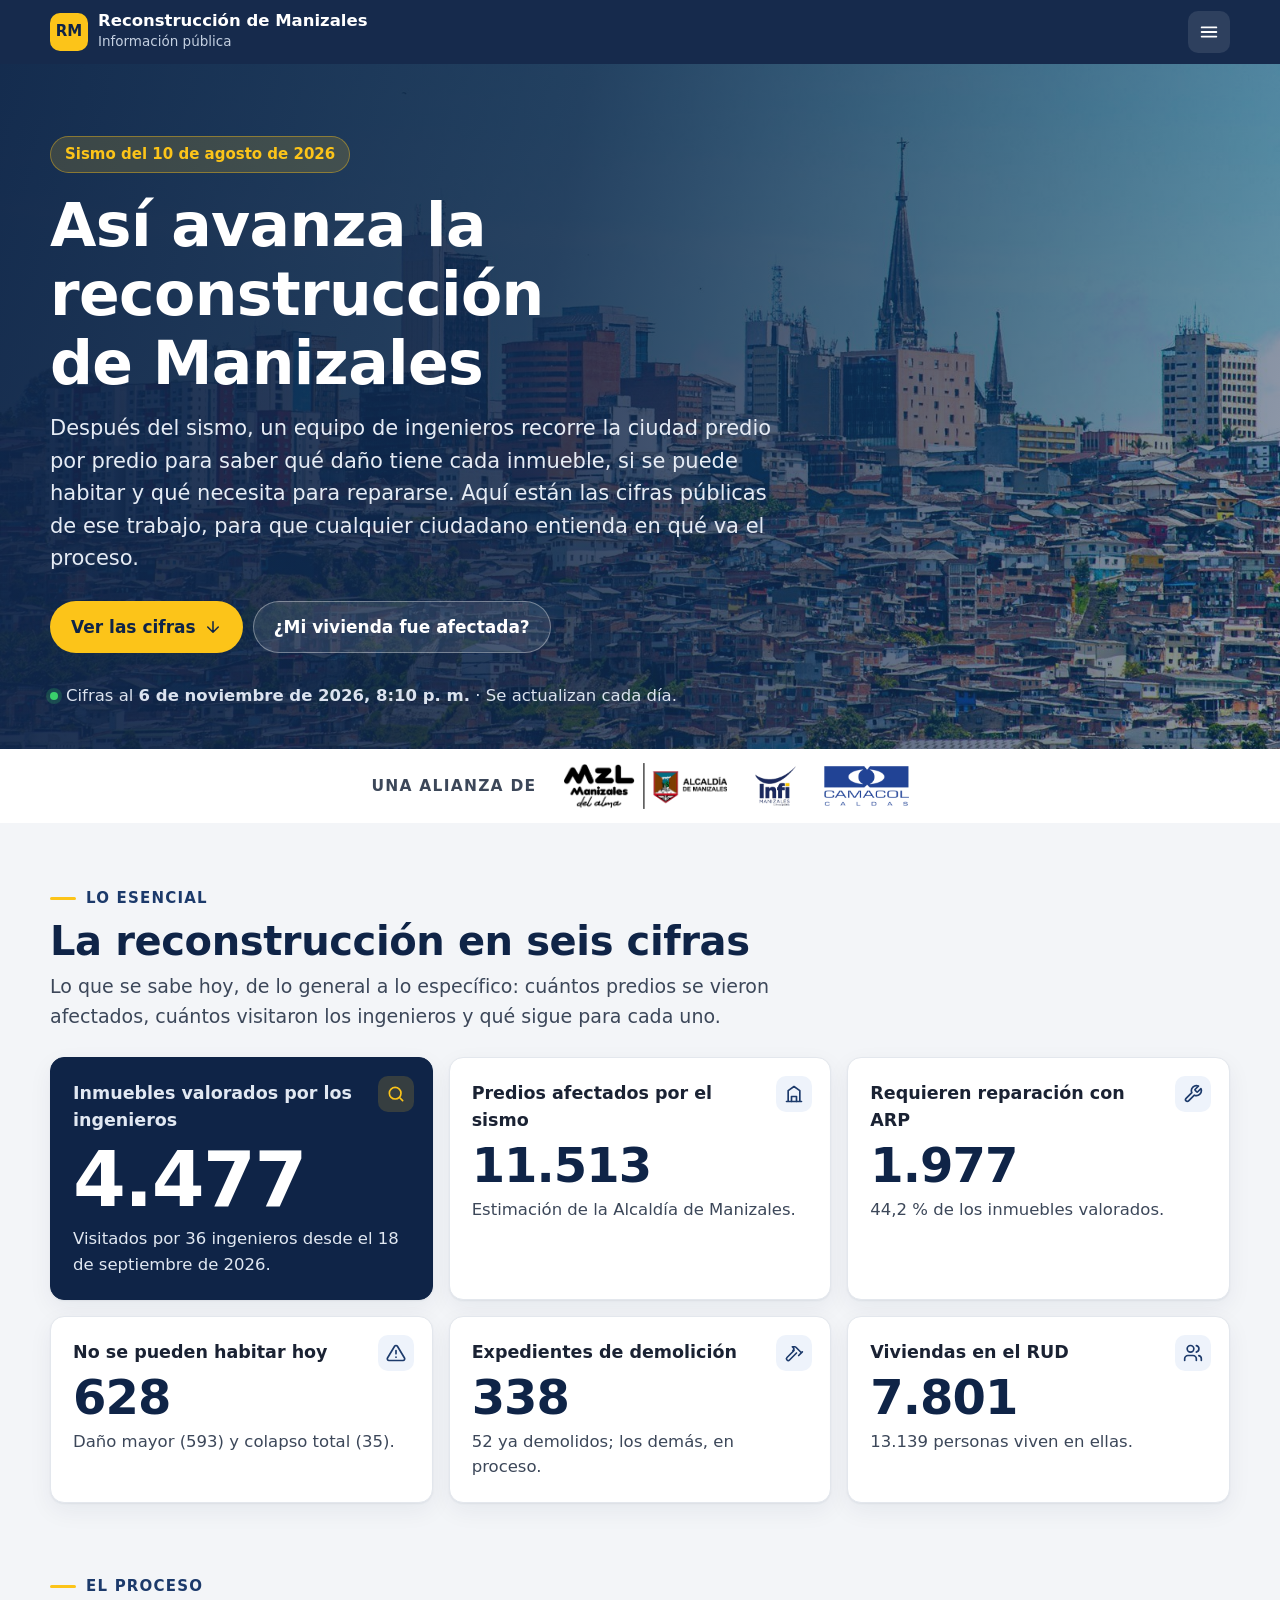
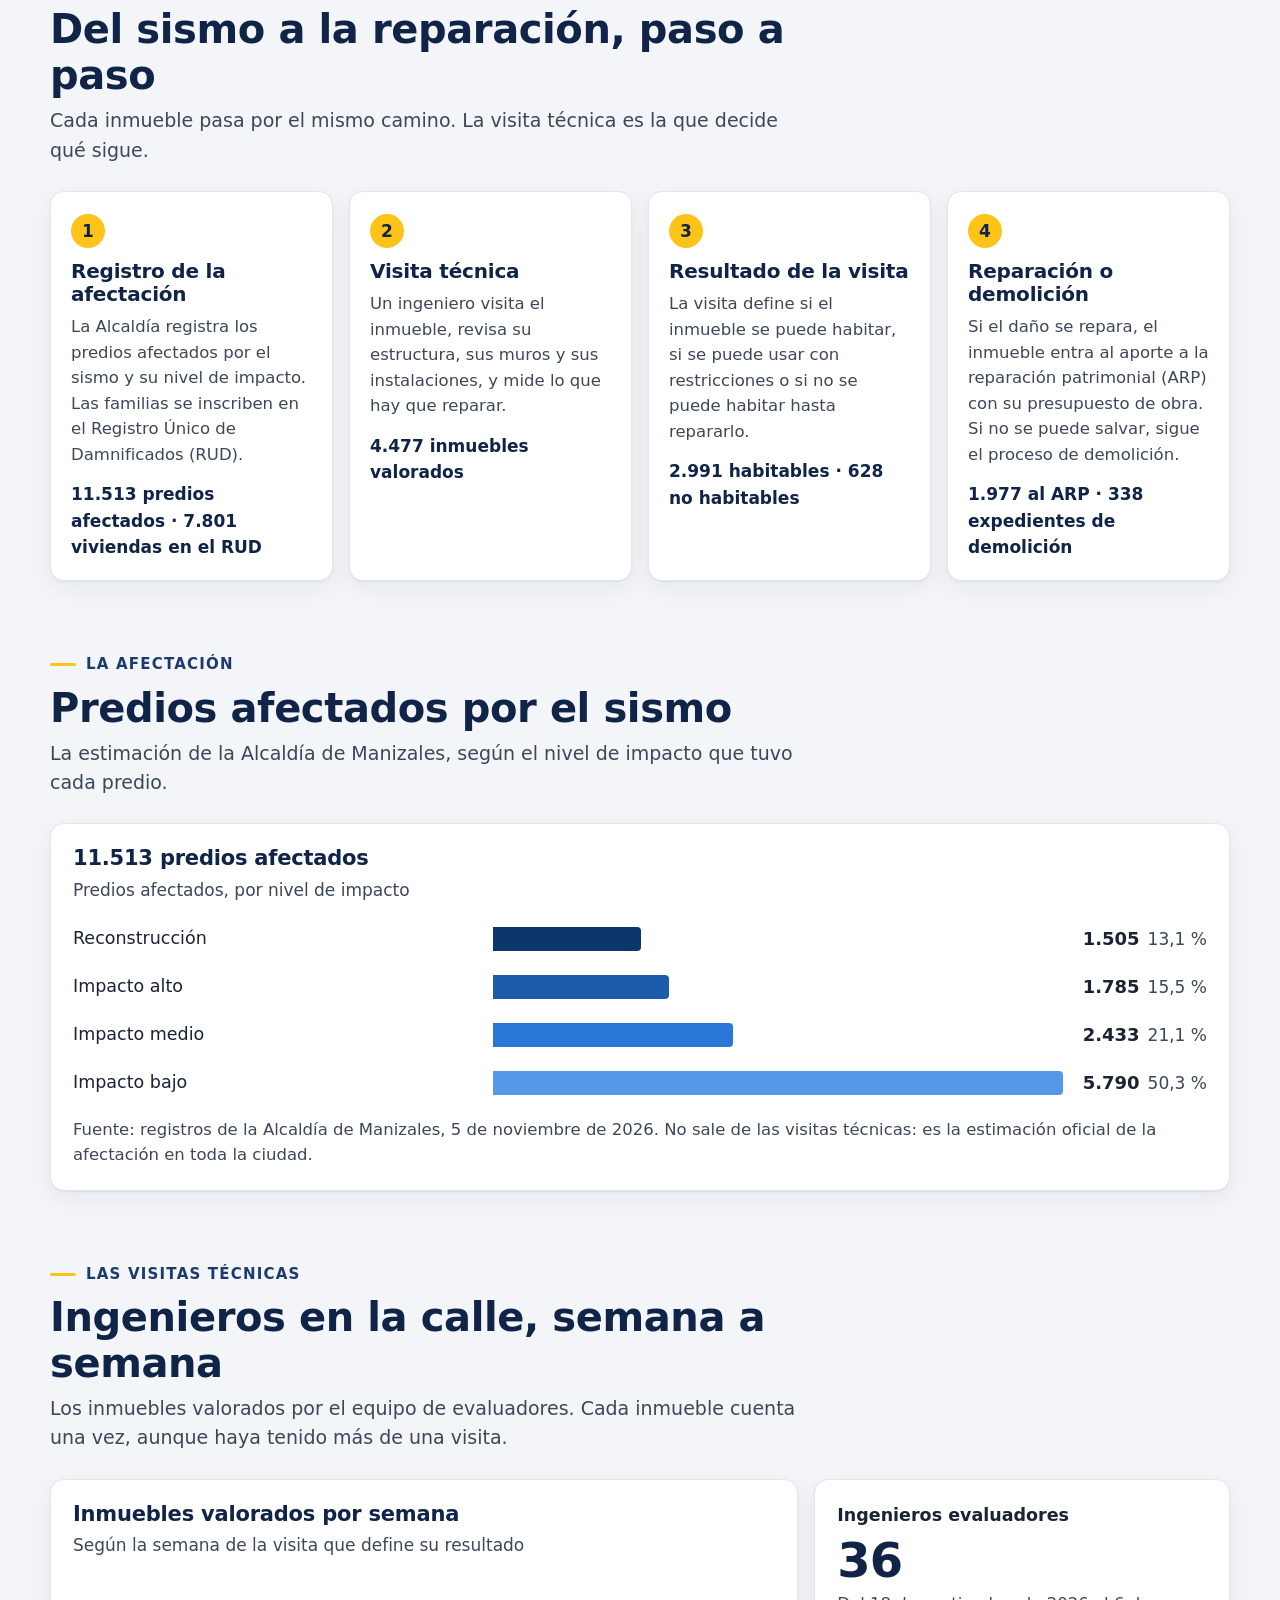
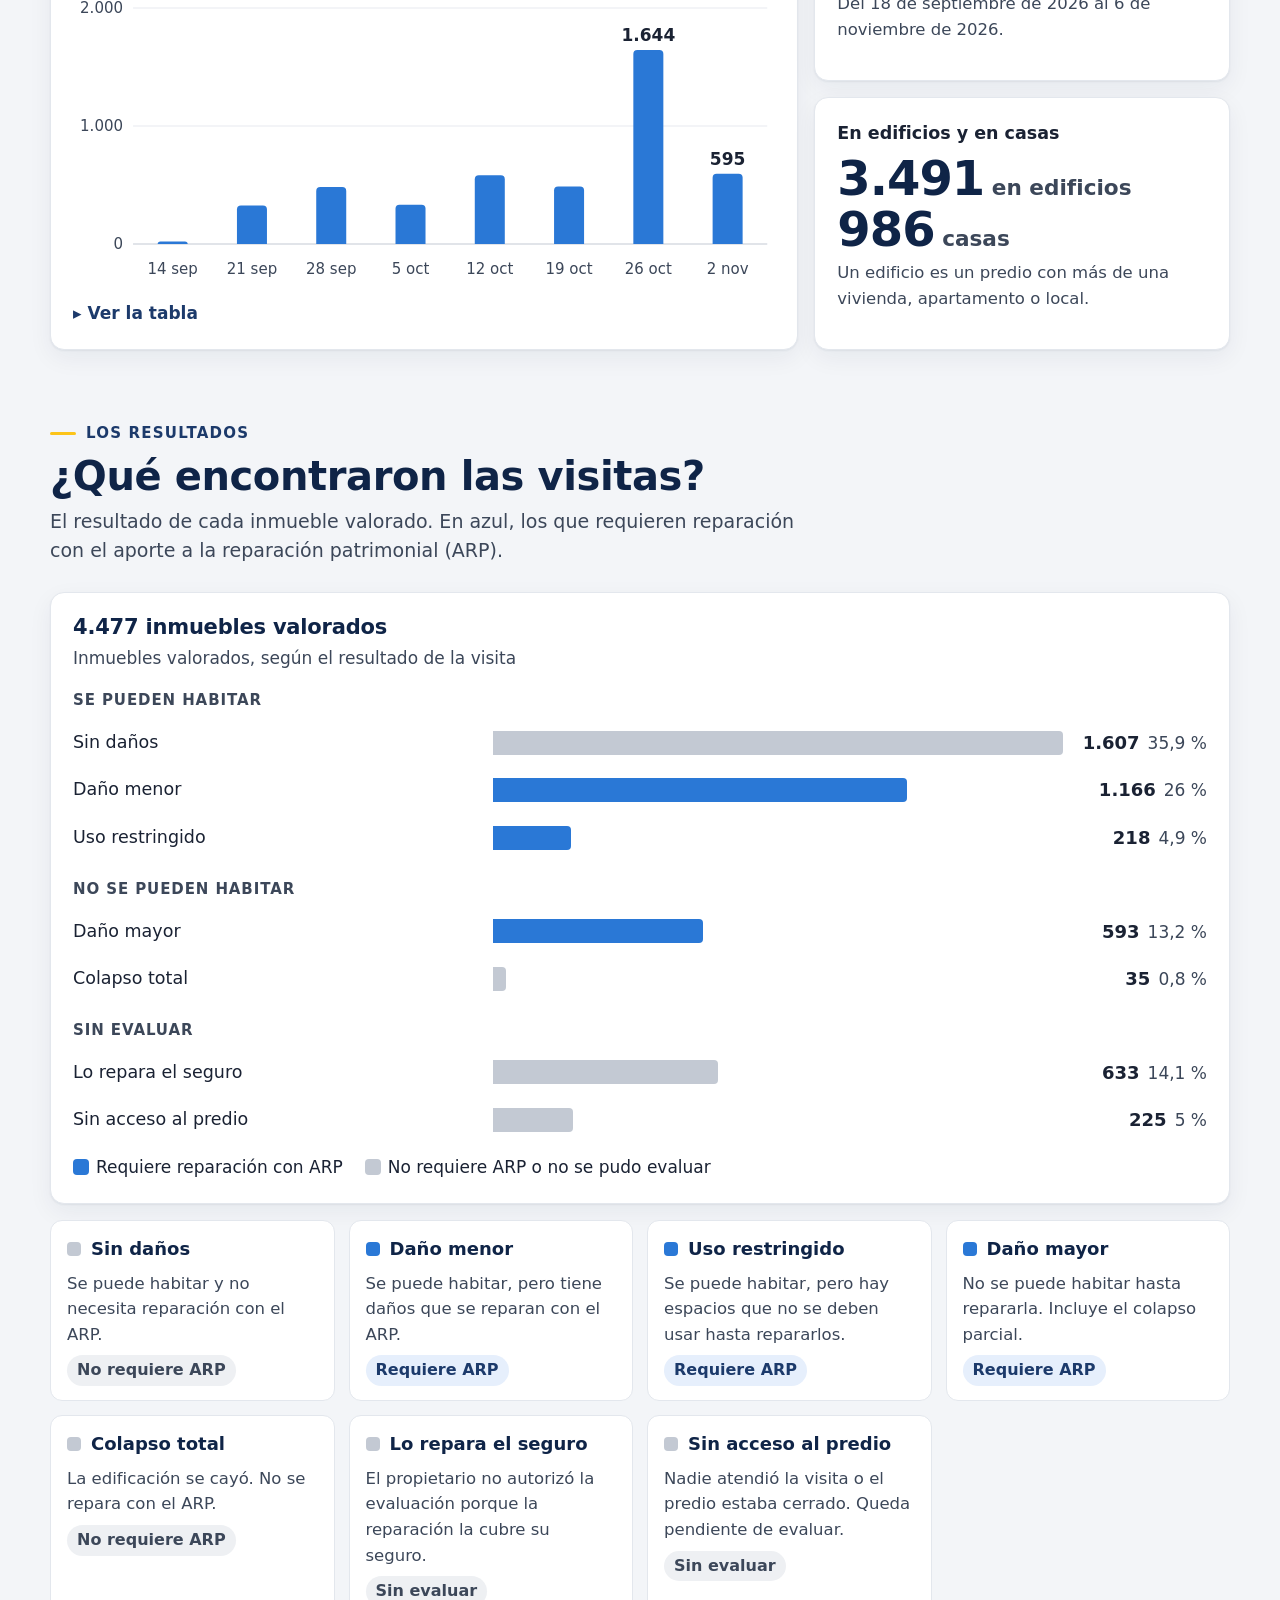
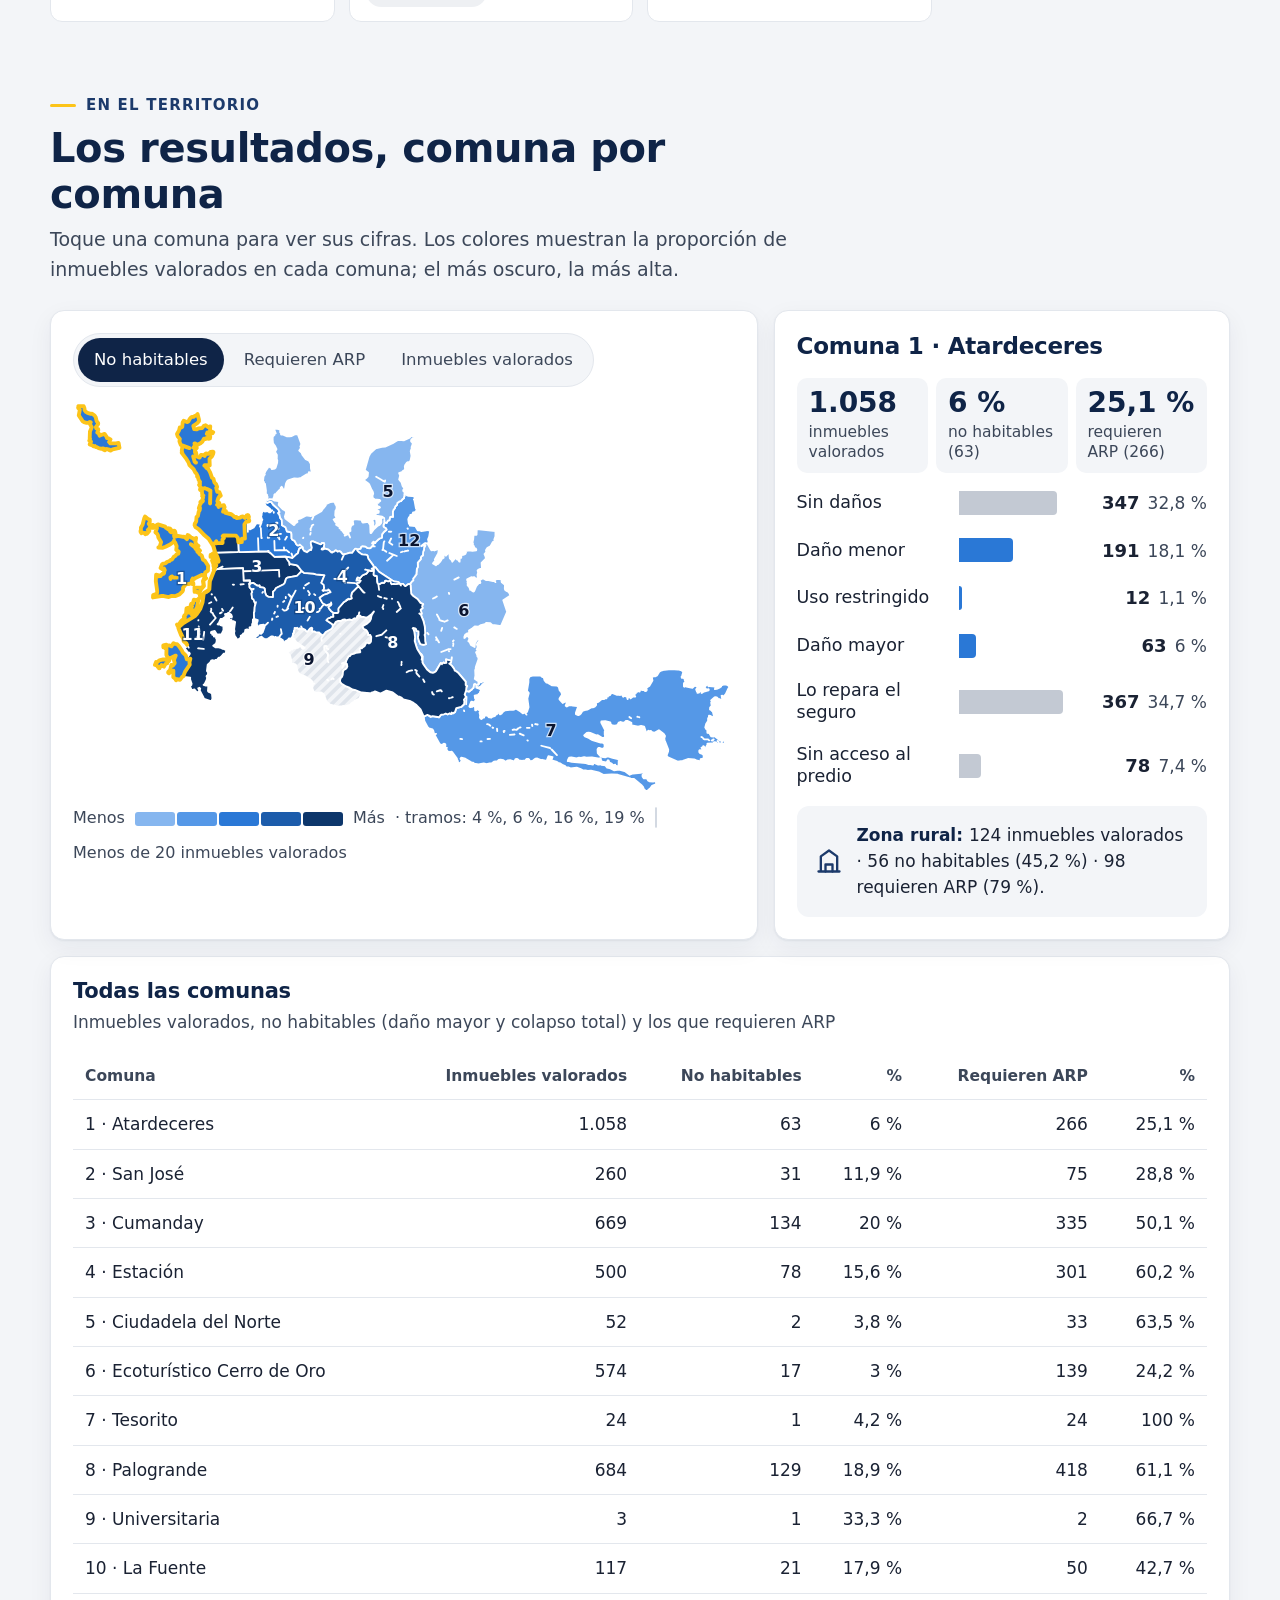
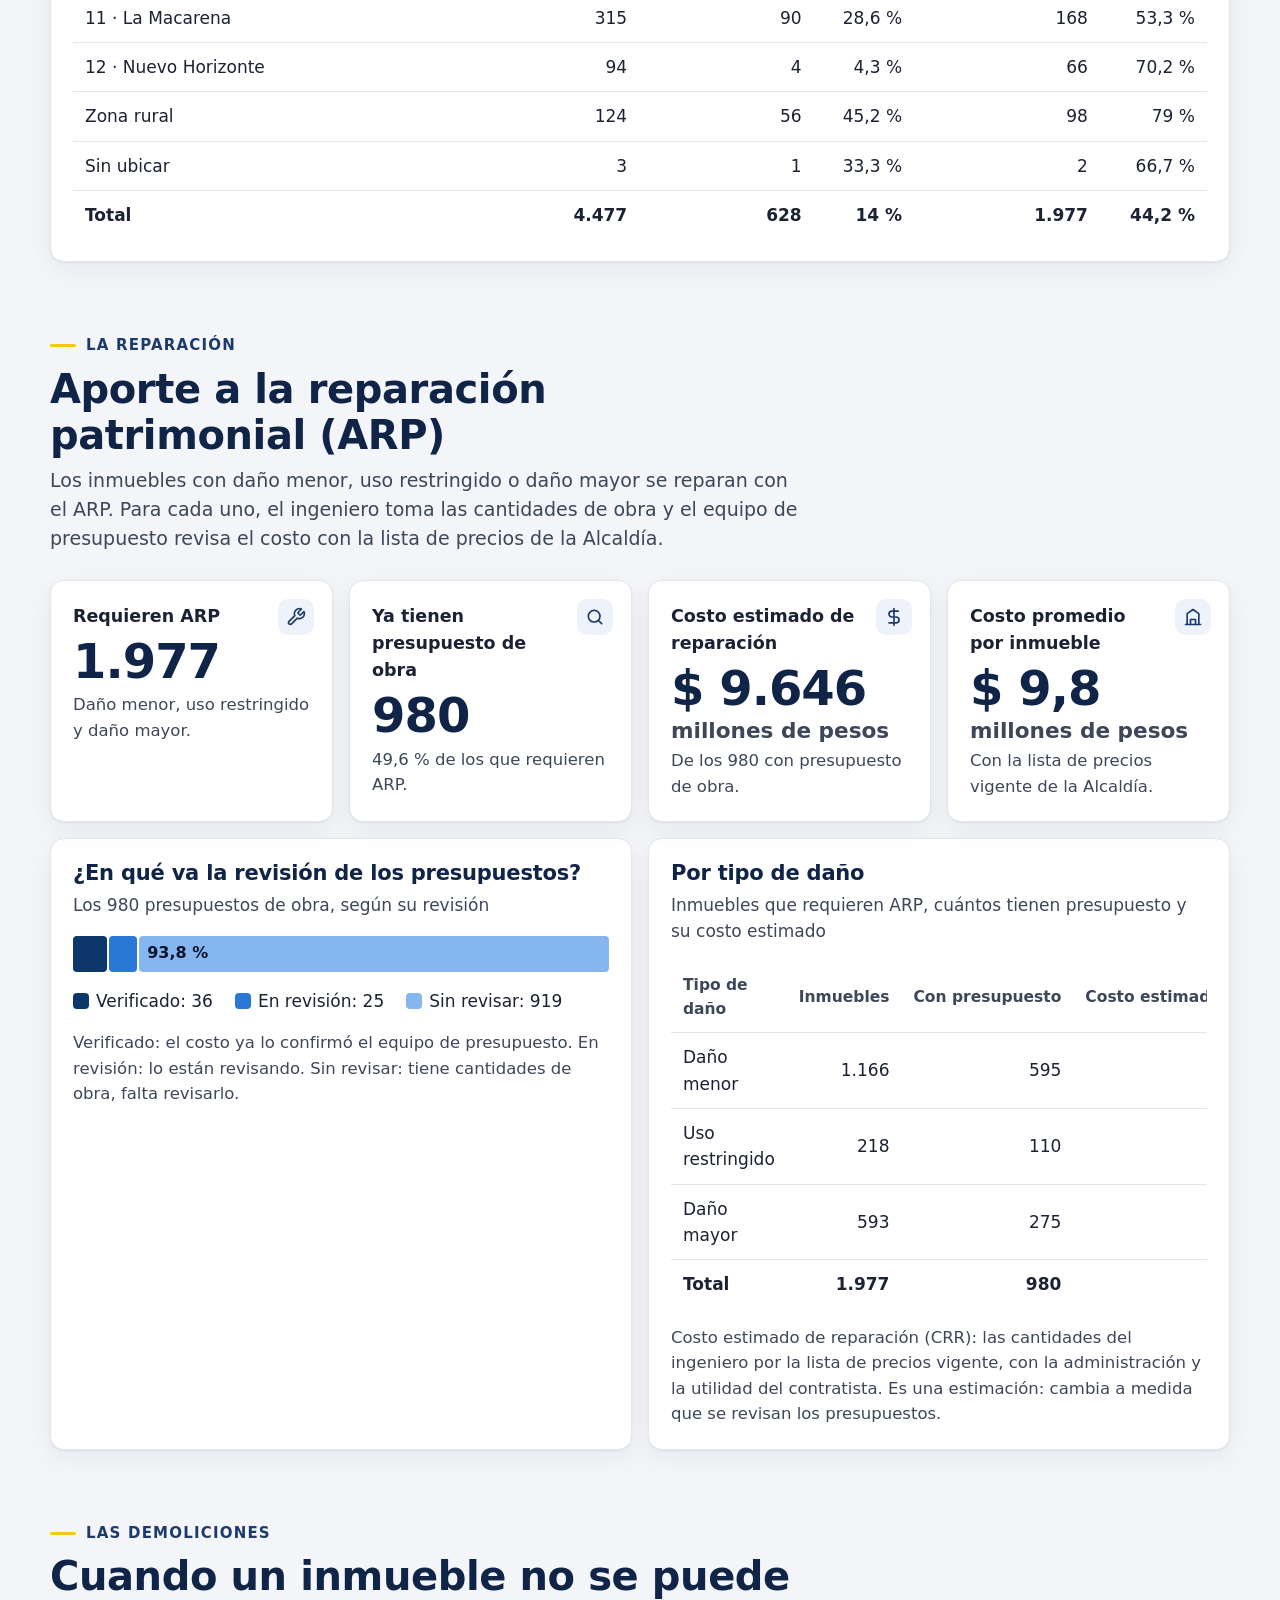
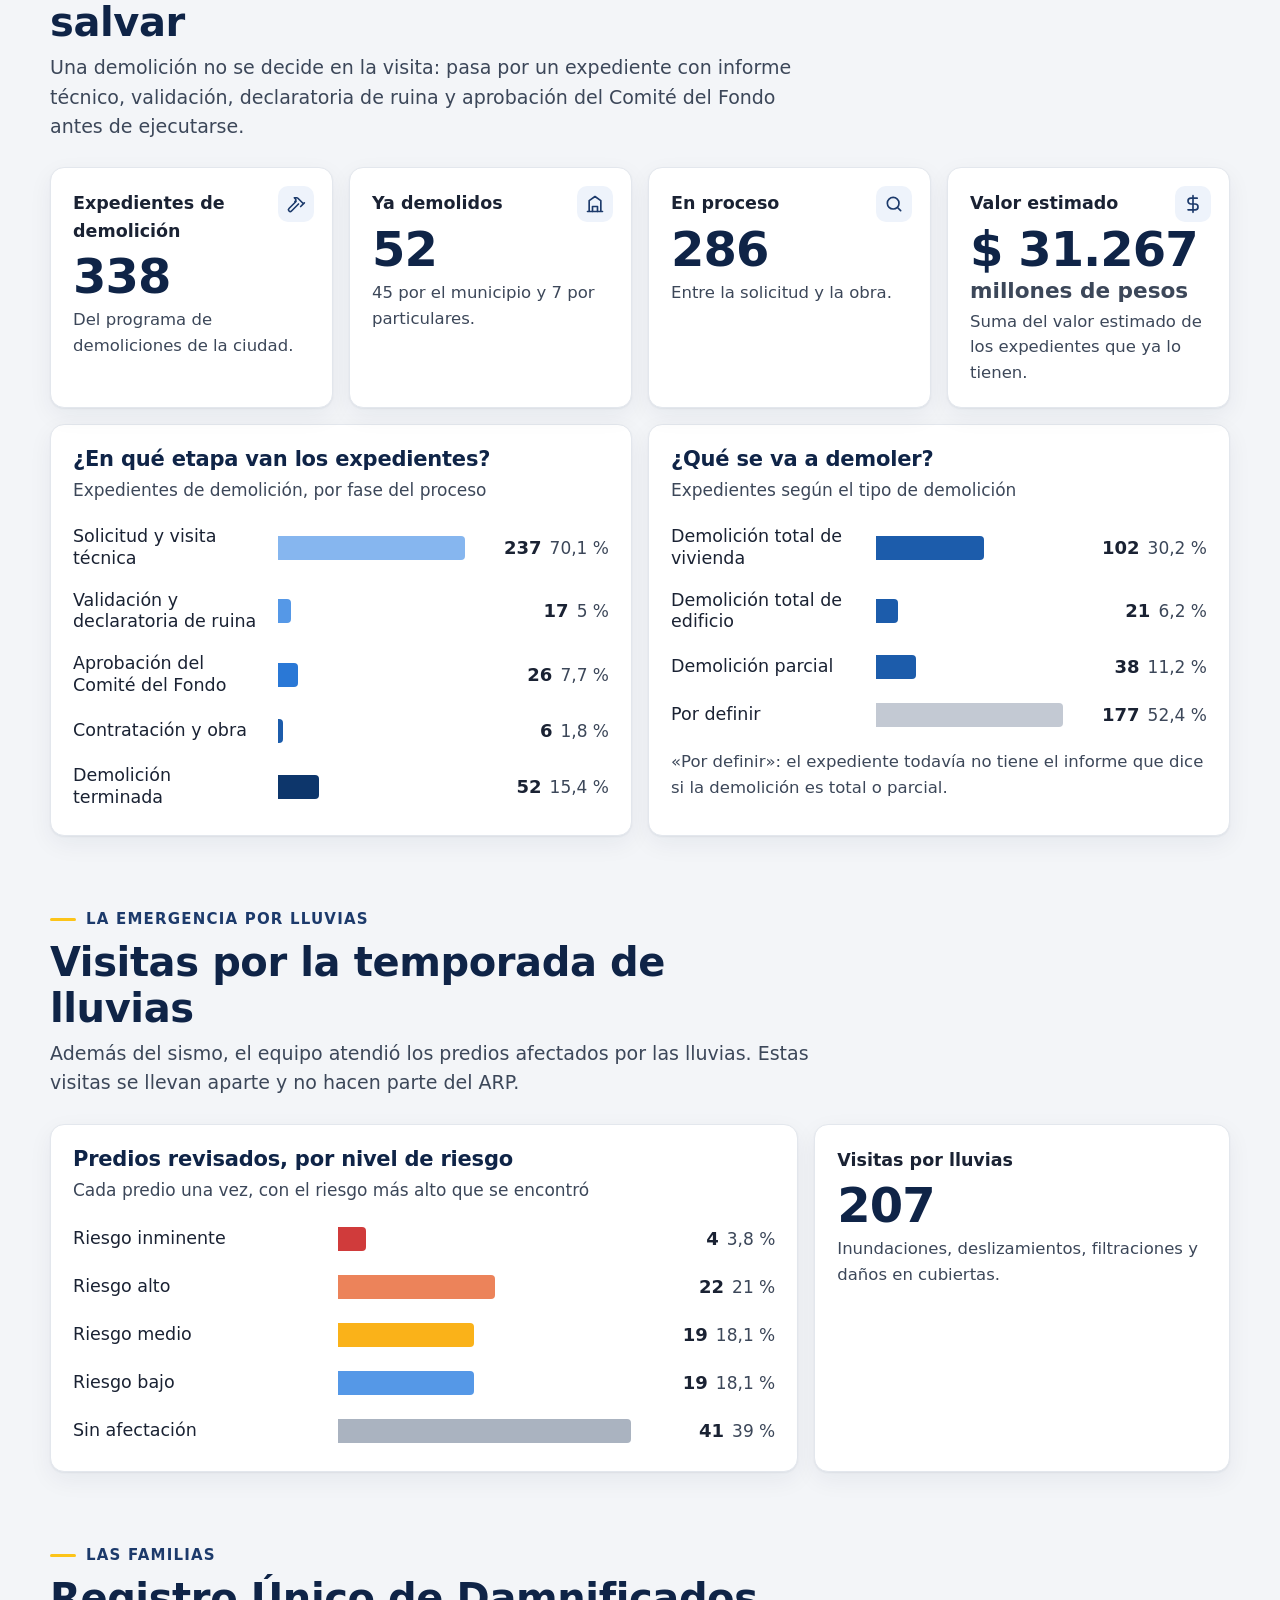
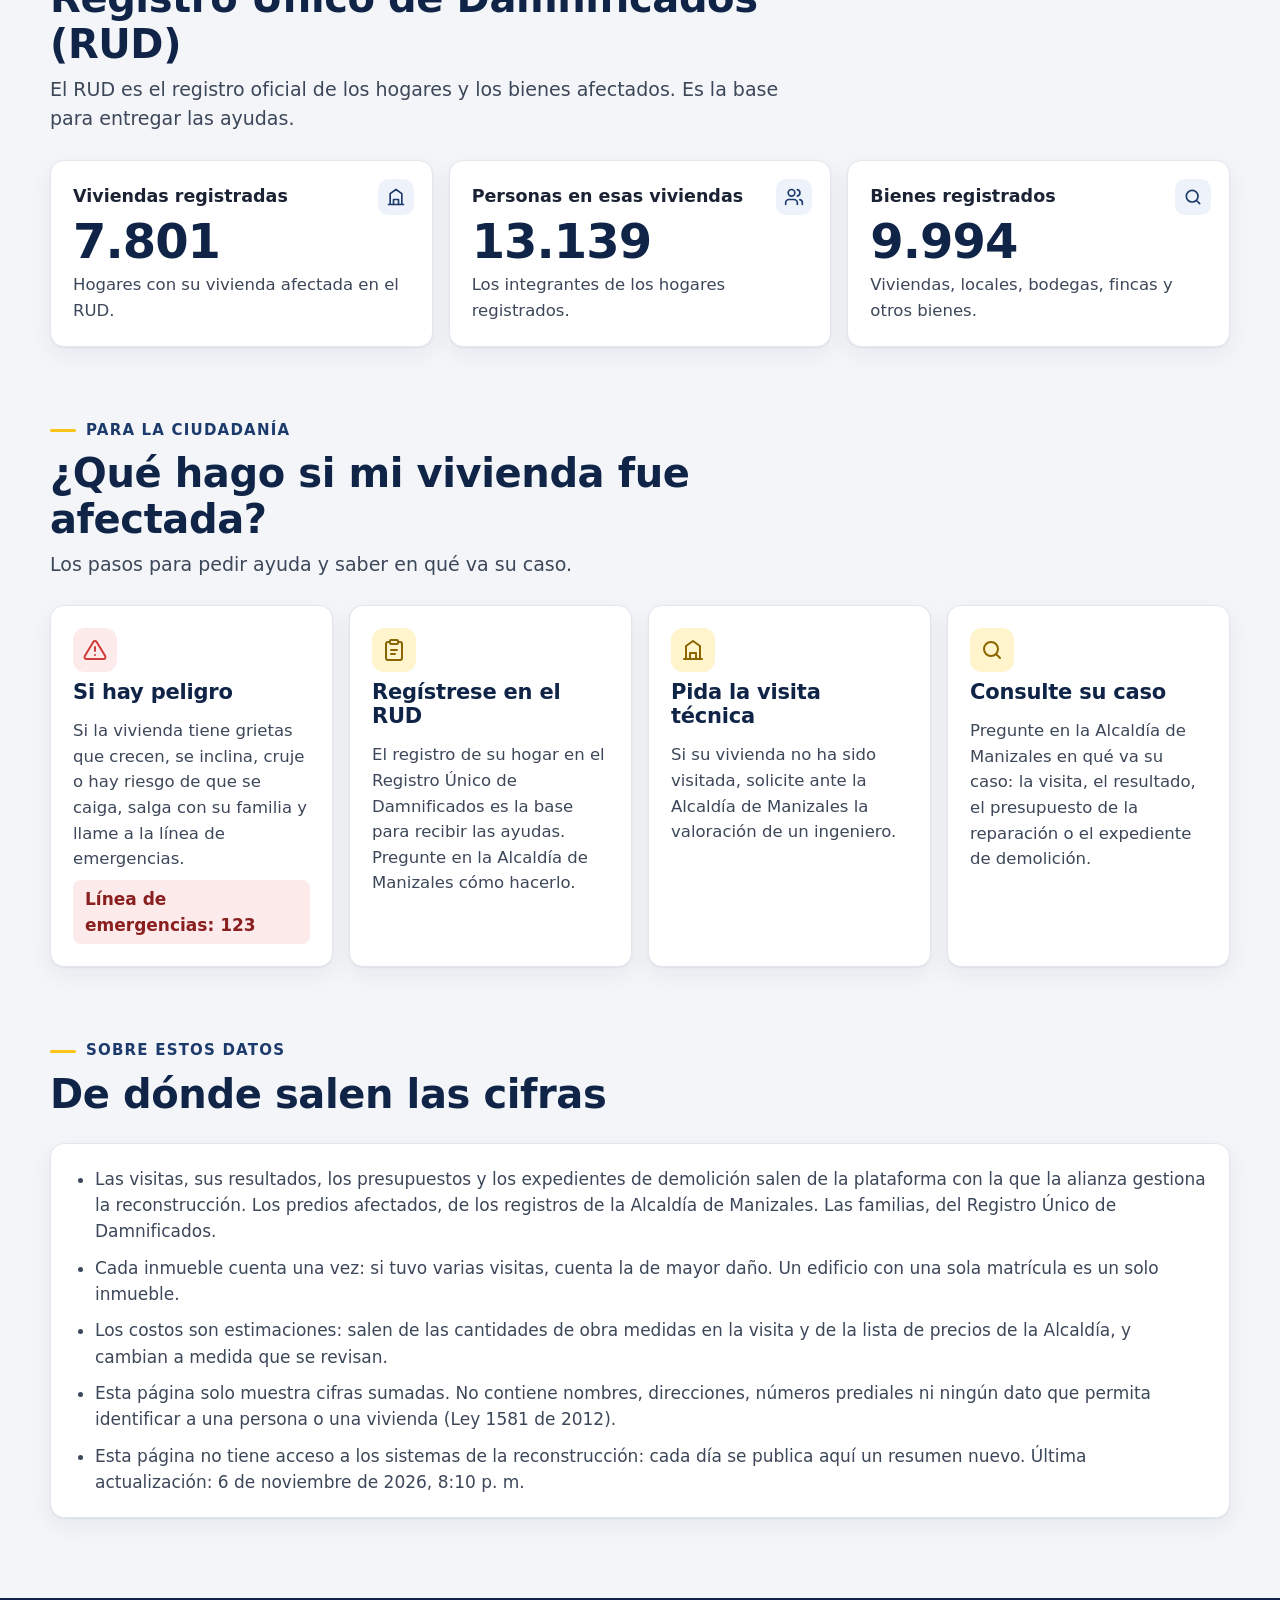
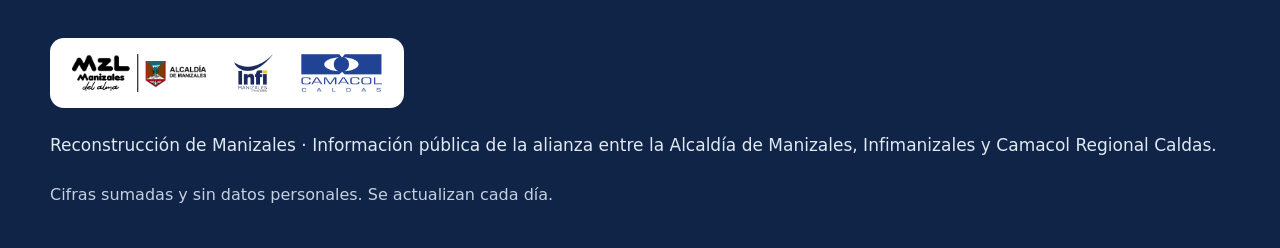
==== index.html @ d358964e "Para publicar en GitHub Pages: sin el aviso de borrador, dirección pública en las etiquetas para com" ====
<!doctype html>
<html lang="es">
<head>
<meta charset="utf-8">
<meta name="viewport" content="width=device-width, initial-scale=1">
<!-- Solo sus propios archivos: no se conecta con ningún otro servidor (connect-src 'self'), no carga scripts de fuera
     ni se deja enmarcar. Las fuentes vienen de Google Fonts. -->
<meta http-equiv="Content-Security-Policy" content="default-src 'none'; script-src 'self'; style-src 'self' https://fonts.googleapis.com; font-src https://fonts.gstatic.com; img-src 'self' data:; connect-src 'self'; manifest-src 'self'; base-uri 'none'; form-action 'none'">
<meta name="referrer" content="no-referrer">
<title>Reconstrucción de Manizales · Información pública</title>
<meta name="description" content="Cómo avanza la reconstrucción de Manizales después del sismo del 10 de agosto de 2026: visitas técnicas, resultados por comuna, reparación con ARP, demoliciones y emergencia por lluvias. Cifras públicas, actualizadas cada día.">
<meta property="og:title" content="Reconstrucción de Manizales · Información pública">
<meta property="og:description" content="Cifras públicas de la reconstrucción después del sismo del 10 de agosto de 2026.">
<meta property="og:image" content="https://gabotrix.github.io/reconstruccion-manizales/img/manizales.jpg">
<meta property="og:url" content="https://gabotrix.github.io/reconstruccion-manizales/">
<meta property="og:type" content="website">
<link rel="canonical" href="https://gabotrix.github.io/reconstruccion-manizales/">
<meta name="theme-color" content="#0f2447">
<link rel="icon" href="data:image/svg+xml,%3Csvg xmlns='http://www.w3.org/2000/svg' viewBox='0 0 64 64'%3E%3Crect width='64' height='64' rx='16' fill='%23fcc419'/%3E%3Ctext x='32' y='42' font-family='Arial' font-weight='700' font-size='26' text-anchor='middle' fill='%230f2447'%3ERM%3C/text%3E%3C/svg%3E">
<link rel="preconnect" href="https://fonts.googleapis.com">
<link rel="preconnect" href="https://fonts.gstatic.com" crossorigin>
<link rel="stylesheet" href="https://fonts.googleapis.com/css2?family=DM+Sans:opsz,wght@9..40,400;9..40,500;9..40,600;9..40,700&display=swap">
<link rel="stylesheet" href="css/estilos.css">
<script src="js/app.js" defer></script>
</head>
<body>
<a class="oculto" href="#cifras">Saltar a las cifras</a>

<header class="barra">
  <div class="envoltura">
    <a class="marca" href="#inicio" aria-label="Reconstrucción de Manizales, inicio">
      <span class="sello" aria-hidden="true">RM</span>
      <span><b>Reconstrucción de Manizales</b><small>Información pública</small></span>
    </a>
    <nav class="nav" id="nav" aria-label="Secciones">
      <a href="#cifras">Cifras</a>
      <a href="#visitas">Visitas</a>
      <a href="#resultados">Resultados</a>
      <a href="#comunas">Por comuna</a>
      <a href="#reparacion">Reparación</a>
      <a href="#demoliciones">Demoliciones</a>
      <a href="#lluvias">Lluvias</a>
      <a href="#familias">Familias</a>
      <a class="cta" href="#ayuda">¿Mi vivienda fue afectada?</a>
    </nav>
    <button class="menu" id="menu" type="button" aria-expanded="false" aria-controls="nav" aria-label="Abrir el menú">
      <svg viewBox="0 0 24 24" fill="none" stroke="currentColor" stroke-width="2" stroke-linecap="round"><path d="M4 7h16M4 12h16M4 17h16"/></svg>
    </button>
  </div>
</header>

<main id="inicio">
  <section class="portada" aria-labelledby="titulo">
    <div class="envoltura">
      <span class="antetitulo">Sismo del 10 de agosto de 2026</span>
      <h1 id="titulo">Así avanza la reconstrucción de Manizales</h1>
      <p class="lead">Después del sismo, un equipo de ingenieros recorre la ciudad predio por predio para saber qué daño tiene cada inmueble, si se puede habitar y qué necesita para repararse. Aquí están las cifras públicas de ese trabajo, para que cualquier ciudadano entienda en qué va el proceso.</p>
      <div class="acciones">
        <a class="boton primario" href="#cifras">Ver las cifras
          <svg viewBox="0 0 24 24" fill="none" stroke="currentColor" stroke-width="2" stroke-linecap="round" stroke-linejoin="round"><path d="M12 5v14M19 12l-7 7-7-7"/></svg></a>
        <a class="boton secundario" href="#ayuda">¿Mi vivienda fue afectada?</a>
      </div>
      <p class="corte"><i aria-hidden="true"></i><span>Cifras al <b data-dato="corte">…</b> · Se actualizan cada día.</span></p>
    </div>
  </section>
  <div class="alianza">
    <div class="envoltura">
      <span>Una alianza de</span>
      <img class="alto" src="img/mzl-alcaldia.webp" alt="Manizales del alma · Alcaldía de Manizales" width="235" height="66">
      <img src="img/infi.webp" alt="Infimanizales" width="66" height="66">
      <img src="img/cam.webp" alt="Camacol Caldas" width="140" height="66">
    </div>
  </div>

  <!-- 1 · lo esencial -->
  <section class="bloque" id="cifras" aria-labelledby="h-cifras">
    <div class="envoltura">
      <div class="cabeza">
        <span class="num">Lo esencial</span>
        <h2 id="h-cifras">La reconstrucción en seis cifras</h2>
        <p>Lo que se sabe hoy, de lo general a lo específico: cuántos predios se vieron afectados, cuántos visitaron los ingenieros y qué sigue para cada uno.</p>
      </div>
      <div class="rejilla r3" id="kpis"><p class="cargando">Cargando las cifras…</p></div>
    </div>
  </section>

  <!-- 2 · el proceso -->
  <section class="bloque" id="proceso" aria-labelledby="h-proceso">
    <div class="envoltura">
      <div class="cabeza">
        <span class="num">El proceso</span>
        <h2 id="h-proceso">Del sismo a la reparación, paso a paso</h2>
        <p>Cada inmueble pasa por el mismo camino. La visita técnica es la que decide qué sigue.</p>
      </div>
      <div class="pasos">
        <div class="tarjeta paso"><h3>Registro de la afectación</h3><p>La Alcaldía registra los predios afectados por el sismo y su nivel de impacto. Las familias se inscriben en el Registro Único de Damnificados (RUD).</p><p class="dato" data-dato="paso1"></p></div>
        <div class="tarjeta paso"><h3>Visita técnica</h3><p>Un ingeniero visita el inmueble, revisa su estructura, sus muros y sus instalaciones, y mide lo que hay que reparar.</p><p class="dato" data-dato="paso2"></p></div>
        <div class="tarjeta paso"><h3>Resultado de la visita</h3><p>La visita define si el inmueble se puede habitar, si se puede usar con restricciones o si no se puede habitar hasta repararlo.</p><p class="dato" data-dato="paso3"></p></div>
        <div class="tarjeta paso"><h3>Reparación o demolición</h3><p>Si el daño se repara, el inmueble entra al aporte a la reparación patrimonial (ARP) con su presupuesto de obra. Si no se puede salvar, sigue el proceso de demolición.</p><p class="dato" data-dato="paso4"></p></div>
      </div>
    </div>
  </section>

  <!-- 3 · predios afectados según la Alcaldía -->
  <section class="bloque" id="afectados" aria-labelledby="h-afectados">
    <div class="envoltura">
      <div class="cabeza">
        <span class="num">La afectación</span>
        <h2 id="h-afectados">Predios afectados por el sismo</h2>
        <p>La estimación de la Alcaldía de Manizales, según el nivel de impacto que tuvo cada predio.</p>
      </div>
      <div class="tarjeta">
        <h3 data-dato="afectados-total">…</h3>
        <p class="sub">Predios afectados, por nivel de impacto</p>
        <div id="g-afectados" class="barras"></div>
        <p class="nota" data-dato="afectados-fuente"></p>
      </div>
    </div>
  </section>

  <!-- 4 · visitas -->
  <section class="bloque" id="visitas" aria-labelledby="h-visitas">
    <div class="envoltura">
      <div class="cabeza">
        <span class="num">Las visitas técnicas</span>
        <h2 id="h-visitas">Ingenieros en la calle, semana a semana</h2>
        <p>Los inmuebles valorados por el equipo de evaluadores. Cada inmueble cuenta una vez, aunque haya tenido más de una visita.</p>
      </div>
      <div class="rejilla r-visitas">
        <div class="tarjeta">
          <h3>Inmuebles valorados por semana</h3>
          <p class="sub">Según la semana de la visita que define su resultado</p>
          <div id="g-semanas"></div>
          <details class="tabla"><summary>Ver la tabla</summary><div class="tabla-w" id="t-semanas"></div></details>
        </div>
        <div class="rejilla">
          <div class="tarjeta cifra"><span class="etq">Ingenieros evaluadores</span><span class="val" data-dato="ingenieros">…</span><span class="exp" data-dato="ingenieros-exp"></span></div>
          <div class="tarjeta cifra"><span class="etq">En edificios y en casas</span><span class="val" data-dato="tipos">…</span><span class="exp">Un edificio es un predio con más de una vivienda, apartamento o local.</span></div>
        </div>
      </div>
    </div>
  </section>

  <!-- 5 · resultados -->
  <section class="bloque" id="resultados" aria-labelledby="h-resultados">
    <div class="envoltura">
      <div class="cabeza">
        <span class="num">Los resultados</span>
        <h2 id="h-resultados">¿Qué encontraron las visitas?</h2>
        <p>El resultado de cada inmueble valorado. En azul, los que requieren reparación con el aporte a la reparación patrimonial (ARP).</p>
      </div>
      <div class="tarjeta">
        <h3 data-dato="resultados-total">…</h3>
        <p class="sub">Inmuebles valorados, según el resultado de la visita</p>
        <div id="g-resultados" class="barras"></div>
        <div class="leyenda"><span><i class="ley-arp"></i>Requiere reparación con ARP</span><span><i class="ley-gris"></i>No requiere ARP o no se pudo evaluar</span></div>
      </div>
      <h3 class="oculto">Qué significa cada resultado</h3>
      <div class="categorias mt" id="glosario"></div>
    </div>
  </section>

  <!-- 6 · por comuna -->
  <section class="bloque" id="comunas" aria-labelledby="h-comunas">
    <div class="envoltura">
      <div class="cabeza">
        <span class="num">En el territorio</span>
        <h2 id="h-comunas">Los resultados, comuna por comuna</h2>
        <p>Toque una comuna para ver sus cifras. Los colores muestran la proporción de inmuebles valorados en cada comuna; el más oscuro, la más alta.</p>
      </div>
      <div class="rejilla r-mapa">
        <div class="tarjeta">
          <div class="selector" role="group" aria-label="Qué mostrar en el mapa" id="metricas">
            <button type="button" data-m="noh" aria-pressed="true">No habitables</button>
            <button type="button" data-m="arp" aria-pressed="false">Requieren ARP</button>
            <button type="button" data-m="n" aria-pressed="false">Inmuebles valorados</button>
          </div>
          <div class="mapa-caja"><div class="mapa" id="mapa" role="img" aria-label="Mapa de las comunas de Manizales"></div></div>
          <div class="escala" id="escala"></div>
        </div>
        <div class="tarjeta">
          <div class="ficha-comuna" id="ficha" aria-live="polite"></div>
          <div class="rural" id="rural"></div>
        </div>
      </div>
      <div class="tarjeta mt">
        <h3>Todas las comunas</h3>
        <p class="sub">Inmuebles valorados, no habitables (daño mayor y colapso total) y los que requieren ARP</p>
        <div class="tabla-w" id="t-comunas"></div>
      </div>
    </div>
  </section>

  <!-- 7 · reparación -->
  <section class="bloque" id="reparacion" aria-labelledby="h-reparacion">
    <div class="envoltura">
      <div class="cabeza">
        <span class="num">La reparación</span>
        <h2 id="h-reparacion">Aporte a la reparación patrimonial (ARP)</h2>
        <p>Los inmuebles con daño menor, uso restringido o daño mayor se reparan con el ARP. Para cada uno, el ingeniero toma las cantidades de obra y el equipo de presupuesto revisa el costo con la lista de precios de la Alcaldía.</p>
      </div>
      <div class="rejilla r4" id="kpis-arp"></div>
      <div class="rejilla r2 mt">
        <div class="tarjeta">
          <h3>¿En qué va la revisión de los presupuestos?</h3>
          <p class="sub" data-dato="revision-sub"></p>
          <div id="g-revision"></div>
          <p class="nota">Verificado: el costo ya lo confirmó el equipo de presupuesto. En revisión: lo están revisando. Sin revisar: tiene cantidades de obra, falta revisarlo.</p>
        </div>
        <div class="tarjeta">
          <h3>Por tipo de daño</h3>
          <p class="sub">Inmuebles que requieren ARP, cuántos tienen presupuesto y su costo estimado</p>
          <div class="tabla-w" id="t-arp"></div>
          <p class="nota">Costo estimado de reparación (CRR): las cantidades del ingeniero por la lista de precios vigente, con la administración y la utilidad del contratista. Es una estimación: cambia a medida que se revisan los presupuestos.</p>
        </div>
      </div>
    </div>
  </section>

  <!-- 8 · demoliciones -->
  <section class="bloque" id="demoliciones" aria-labelledby="h-demoliciones">
    <div class="envoltura">
      <div class="cabeza">
        <span class="num">Las demoliciones</span>
        <h2 id="h-demoliciones">Cuando un inmueble no se puede salvar</h2>
        <p>Una demolición no se decide en la visita: pasa por un expediente con informe técnico, validación, declaratoria de ruina y aprobación del Comité del Fondo antes de ejecutarse.</p>
      </div>
      <div class="rejilla r4" id="kpis-dem"></div>
      <div class="rejilla r2 mt">
        <div class="tarjeta">
          <h3>¿En qué etapa van los expedientes?</h3>
          <p class="sub">Expedientes de demolición, por fase del proceso</p>
          <div id="g-fases" class="barras"></div>
        </div>
        <div class="tarjeta">
          <h3>¿Qué se va a demoler?</h3>
          <p class="sub">Expedientes según el tipo de demolición</p>
          <div id="g-clas" class="barras"></div>
          <p class="nota">«Por definir»: el expediente todavía no tiene el informe que dice si la demolición es total o parcial.</p>
        </div>
      </div>
    </div>
  </section>

  <!-- 9 · lluvias -->
  <section class="bloque" id="lluvias" aria-labelledby="h-lluvias">
    <div class="envoltura">
      <div class="cabeza">
        <span class="num">La emergencia por lluvias</span>
        <h2 id="h-lluvias">Visitas por la temporada de lluvias</h2>
        <p>Además del sismo, el equipo atendió los predios afectados por las lluvias. Estas visitas se llevan aparte y no hacen parte del ARP.</p>
      </div>
      <div class="rejilla r-visitas">
        <div class="tarjeta">
          <h3>Predios revisados, por nivel de riesgo</h3>
          <p class="sub">Cada predio una vez, con el riesgo más alto que se encontró</p>
          <div id="g-lluvias" class="barras"></div>
        </div>
        <div class="tarjeta cifra"><span class="etq">Visitas por lluvias</span><span class="val" data-dato="lluvias">…</span><span class="exp">Inundaciones, deslizamientos, filtraciones y daños en cubiertas.</span></div>
      </div>
    </div>
  </section>

  <!-- 10 · familias -->
  <section class="bloque" id="familias" aria-labelledby="h-familias">
    <div class="envoltura">
      <div class="cabeza">
        <span class="num">Las familias</span>
        <h2 id="h-familias">Registro Único de Damnificados (RUD)</h2>
        <p>El RUD es el registro oficial de los hogares y los bienes afectados. Es la base para entregar las ayudas.</p>
      </div>
      <div class="rejilla r3" id="kpis-rud"></div>
    </div>
  </section>

  <!-- 11 · qué hacer -->
  <section class="bloque" id="ayuda" aria-labelledby="h-ayuda">
    <div class="envoltura">
      <div class="cabeza">
        <span class="num">Para la ciudadanía</span>
        <h2 id="h-ayuda">¿Qué hago si mi vivienda fue afectada?</h2>
        <p>Los pasos para pedir ayuda y saber en qué va su caso.</p>
      </div>
      <div class="ayuda">
        <div class="tarjeta"><span class="ic rojo"><svg viewBox="0 0 24 24" fill="none" stroke="currentColor" stroke-width="2" stroke-linecap="round" stroke-linejoin="round"><path d="M12 9v4M12 17h.01"/><path d="M10.3 3.9 1.8 18a2 2 0 0 0 1.7 3h17a2 2 0 0 0 1.7-3L13.7 3.9a2 2 0 0 0-3.4 0z"/></svg></span>
          <h3>Si hay peligro</h3><p>Si la vivienda tiene grietas que crecen, se inclina, cruje o hay riesgo de que se caiga, salga con su familia y llame a la línea de emergencias.</p><span class="linea">Línea de emergencias: 123</span></div>
        <div class="tarjeta"><span class="ic"><svg viewBox="0 0 24 24" fill="none" stroke="currentColor" stroke-width="2" stroke-linecap="round" stroke-linejoin="round"><path d="M16 4h2a2 2 0 0 1 2 2v14a2 2 0 0 1-2 2H6a2 2 0 0 1-2-2V6a2 2 0 0 1 2-2h2"/><rect x="8" y="2" width="8" height="4" rx="1"/><path d="M9 12h6M9 16h4"/></svg></span>
          <h3>Regístrese en el RUD</h3><p>El registro de su hogar en el Registro Único de Damnificados es la base para recibir las ayudas. Pregunte en la Alcaldía de Manizales cómo hacerlo.</p></div>
        <div class="tarjeta"><span class="ic"><svg viewBox="0 0 24 24" fill="none" stroke="currentColor" stroke-width="2" stroke-linecap="round" stroke-linejoin="round"><path d="M3 21h18M5 21V8l7-5 7 5v13"/><path d="M9 21v-6h6v6"/></svg></span>
          <h3>Pida la visita técnica</h3><p>Si su vivienda no ha sido visitada, solicite ante la Alcaldía de Manizales la valoración de un ingeniero.</p></div>
        <div class="tarjeta"><span class="ic"><svg viewBox="0 0 24 24" fill="none" stroke="currentColor" stroke-width="2" stroke-linecap="round" stroke-linejoin="round"><circle cx="11" cy="11" r="7"/><path d="m20 20-3.5-3.5"/></svg></span>
          <h3>Consulte su caso</h3><p>Pregunte en la Alcaldía de Manizales en qué va su caso: la visita, el resultado, el presupuesto de la reparación o el expediente de demolición.</p></div>
      </div>
    </div>
  </section>

  <!-- 12 · sobre los datos -->
  <section class="bloque" id="datos" aria-labelledby="h-datos">
    <div class="envoltura">
      <div class="cabeza">
        <span class="num">Sobre estos datos</span>
        <h2 id="h-datos">De dónde salen las cifras</h2>
      </div>
      <div class="tarjeta sobre">
        <ul>
          <li>Las visitas, sus resultados, los presupuestos y los expedientes de demolición salen de la plataforma con la que la alianza gestiona la reconstrucción. Los predios afectados, de los registros de la Alcaldía de Manizales. Las familias, del Registro Único de Damnificados.</li>
          <li>Cada inmueble cuenta una vez: si tuvo varias visitas, cuenta la de mayor daño. Un edificio con una sola matrícula es un solo inmueble.</li>
          <li>Los costos son estimaciones: salen de las cantidades de obra medidas en la visita y de la lista de precios de la Alcaldía, y cambian a medida que se revisan.</li>
          <li>Esta página solo muestra cifras sumadas. No contiene nombres, direcciones, números prediales ni ningún dato que permita identificar a una persona o una vivienda (Ley 1581 de 2012).</li>
          <li>Esta página no tiene acceso a los sistemas de la reconstrucción: cada día se publica aquí un resumen nuevo. <span data-dato="corte-largo"></span></li>
        </ul>
      </div>
    </div>
  </section>
</main>

<footer class="pie">
  <div class="envoltura">
    <div class="logos">
      <img src="img/mzl-alcaldia.webp" alt="Manizales del alma · Alcaldía de Manizales" width="235" height="66">
      <img src="img/infi.webp" alt="Infimanizales" width="66" height="66">
      <img src="img/cam.webp" alt="Camacol Caldas" width="140" height="66">
    </div>
    <p>Reconstrucción de Manizales · Información pública de la alianza entre la Alcaldía de Manizales, Infimanizales y Camacol Regional Caldas.</p>
    <small>Cifras sumadas y sin datos personales. Se actualizan cada día.</small>
  </div>
</footer>
<div class="globo" id="globo" role="tooltip" hidden></div>
</body>
</html>
---- css/estilos.css ----
/* Reconstrucción de Manizales · información pública. La identidad de la plataforma (DM Sans, azul noche y amarillo),
   en una página aparte: solo lee sus propios archivos. */
:root {
  color-scheme: light;
  --azul: #0f2447; --azul-2: #1c3a6b; --amarillo: #fcc419; --amarillo-f: #fff4cc;
  --fondo: #f3f5f8; --panel: #ffffff; --borde: #e3e7ed; --borde-2: #d3d9e2;
  --texto: #1a2233; --suave: #3c4759; --tenue: #56627a;
  /* datos: la rampa ordinal azul (validada: un solo tono, de claro a oscuro, la más clara a 2,1:1 sobre blanco) */
  --r1: #86b6ef; --r2: #5598e7; --r3: #2a78d6; --r4: #1c5cab; --r5: #0d366b;
  --gris-dato: #c3c9d3; --rejilla: #e7eaf0; --base: #c3c9d3;
  /* estado (solo con su etiqueta al lado) */
  --critico: #d03b3b; --serio: #ec835a; --aviso: #fab219; --sin: #aab3c0;
  --radio: 14px; --sombra: 0 1px 2px rgba(15, 36, 71, .06), 0 8px 24px rgba(15, 36, 71, .06);
}
* { box-sizing: border-box; }
html { scroll-behavior: smooth; scroll-padding-top: 76px; }
@media (prefers-reduced-motion: reduce) { html { scroll-behavior: auto; } *, *::before, *::after { transition: none !important; animation: none !important; } }
body { margin: 0; font-family: 'DM Sans', system-ui, -apple-system, 'Segoe UI', sans-serif; font-size: 17px; line-height: 1.55; color: var(--texto); background: var(--fondo); }
img { max-width: 100%; display: block; }
a { color: var(--azul-2); }
h1, h2, h3 { line-height: 1.15; margin: 0; letter-spacing: -.01em; }
p { margin: 0; }
.envoltura { width: min(1180px, 100% - 32px); margin-inline: auto; }
.oculto { position: absolute; width: 1px; height: 1px; overflow: hidden; clip: rect(0 0 0 0); white-space: nowrap; }
:focus-visible { outline: 3px solid var(--amarillo); outline-offset: 2px; border-radius: 6px; }

/* ---------- barra superior */
.barra { position: sticky; top: 0; z-index: 30; background: rgba(15, 36, 71, .97); backdrop-filter: blur(6px); color: #fff; }
.barra .envoltura { display: flex; align-items: center; gap: 16px; min-height: 64px; }
.marca { display: flex; align-items: center; gap: 10px; color: #fff; text-decoration: none; margin-right: auto; }
.marca .sello { width: 38px; height: 38px; border-radius: 10px; background: var(--amarillo); color: var(--azul); display: grid; place-items: center; font-weight: 700; font-size: 15px; flex: none; }
.marca b { display: block; font-size: 16.5px; line-height: 1.15; white-space: nowrap; }
.marca small { display: block; color: #c4d0e1; font-size: 13.5px; }
.nav { display: flex; gap: 2px; }
.nav a { color: #e1e8f2; text-decoration: none; font-size: 15px; padding: 8px 10px; border-radius: 999px; white-space: nowrap; }
.nav a:hover, .nav a.on { background: rgba(255, 255, 255, .1); color: #fff; }
.nav a.cta { background: var(--amarillo); color: var(--azul); font-weight: 600; margin-left: 6px; }
.menu { display: none; border: 0; background: rgba(255, 255, 255, .1); color: #fff; width: 42px; height: 42px; border-radius: 10px; cursor: pointer; }
.menu svg { width: 22px; height: 22px; }

/* ---------- portada */
.portada { position: relative; color: #fff; background: var(--azul) url('../img/manizales.jpg') center 62% / cover no-repeat; isolation: isolate; }
.portada::before { content: ''; position: absolute; inset: 0; z-index: -1;
  background: linear-gradient(100deg, rgba(15, 36, 71, .96) 0%, rgba(15, 36, 71, .86) 42%, rgba(15, 36, 71, .45) 100%); }
.portada .envoltura { padding: 72px 0 40px; }
.portada .antetitulo { display: inline-flex; align-items: center; gap: 8px; background: rgba(252, 196, 25, .16); color: var(--amarillo); border: 1px solid rgba(252, 196, 25, .4);
  border-radius: 999px; padding: 6px 14px; font-size: 15px; font-weight: 600; }
.portada h1 { font-size: clamp(34px, 5.4vw, 60px); font-weight: 700; margin: 18px 0 14px; max-width: 14ch; }
.portada .lead { font-size: clamp(18px, 1.8vw, 21px); color: #e6ecf5; max-width: 56ch; }
.portada .acciones { display: flex; flex-wrap: wrap; gap: 10px; margin-top: 26px; }
.boton { display: inline-flex; align-items: center; gap: 8px; border-radius: 999px; padding: 12px 20px; font-weight: 600; font-size: 17px; text-decoration: none; border: 1px solid transparent; cursor: pointer; font-family: inherit; }
.boton.primario { background: var(--amarillo); color: var(--azul); }
.boton.secundario { background: rgba(255, 255, 255, .1); color: #fff; border-color: rgba(255, 255, 255, .35); }
.boton svg { width: 18px; height: 18px; }
.portada .corte { margin-top: 30px; font-size: 16.5px; color: #dbe3ef; display: flex; align-items: center; gap: 8px; }
.portada .corte i { width: 8px; height: 8px; border-radius: 50%; background: #3ad16b; box-shadow: 0 0 0 4px rgba(58, 209, 107, .2); }
.alianza { background: #fff; color: var(--suave); }
.alianza .envoltura { display: flex; align-items: center; gap: 28px; flex-wrap: wrap; justify-content: center; padding: 14px 0; }
.alianza span { font-size: 15.5px; text-transform: uppercase; letter-spacing: .08em; color: var(--suave); font-weight: 600; }
.alianza img { height: 40px; width: auto; }
.alianza img.alto { height: 46px; }

/* ---------- secciones */
section.bloque { padding: 64px 0 8px; }
.cabeza { display: grid; gap: 8px; margin-bottom: 26px; max-width: 760px; }
.cabeza .num { font-size: 15px; font-weight: 700; color: var(--azul-2); text-transform: uppercase; letter-spacing: .08em; display: flex; align-items: center; gap: 10px; }
.cabeza .num::before { content: ''; width: 26px; height: 3px; border-radius: 2px; background: var(--amarillo); }
.cabeza h2 { font-size: clamp(28px, 3.4vw, 40px); color: var(--azul); }
.cabeza p { color: var(--suave); font-size: 19px; }
.tarjeta { background: var(--panel); border: 1px solid var(--borde); border-radius: var(--radio); padding: 22px; box-shadow: var(--sombra); min-width: 0; }
.tarjeta h3 { font-size: 21px; color: var(--azul); margin-bottom: 6px; }
.tarjeta .sub { color: var(--suave); font-size: 17px; margin-bottom: 18px; }
.nota { color: var(--suave); font-size: 16.5px; margin-top: 16px; }
.mt { margin-top: 16px; }
.ley-arp { background: var(--r3); } .ley-gris { background: var(--gris-dato); }
.rejilla { display: grid; gap: 16px; }
.r2 { grid-template-columns: repeat(2, minmax(0, 1fr)); }
.r3 { grid-template-columns: repeat(3, minmax(0, 1fr)); }
.r4 { grid-template-columns: repeat(4, minmax(0, 1fr)); }
.r-mapa { grid-template-columns: minmax(0, 1.55fr) minmax(0, 1fr); }
.r-visitas { grid-template-columns: minmax(0, 1.8fr) minmax(0, 1fr); }

/* ---------- cifras (tarjetas de dato) */
.cifra { position: relative; display: flex; flex-direction: column; gap: 6px; }
.cifra .etq { font-size: 17.5px; color: var(--texto); font-weight: 600; padding-right: 48px; }
.cifra .val { font-size: clamp(38px, 3.8vw, 48px); font-weight: 700; color: var(--azul); line-height: 1.05; letter-spacing: -.02em; }
.cifra .val br + * { margin-top: 4px; }
.cifra .val small.unidad { display: block; margin-top: 6px; letter-spacing: 0; }
.cifra .val small { font-size: max(19px, .45em); font-weight: 600; color: var(--suave); letter-spacing: 0; }
.cifra .exp { font-size: 16.5px; color: var(--suave); }
.cifra .icono { position: absolute; top: 18px; right: 18px; width: 36px; height: 36px; border-radius: 10px; display: grid; place-items: center; background: #eef3fb; color: var(--azul-2); }
.cifra .icono svg { width: 20px; height: 20px; }
.cifra.heroe { background: var(--azul); color: #fff; border-color: var(--azul); }
.cifra.heroe .etq, .cifra.heroe .exp { color: #e1e8f2; }
.cifra.heroe .val { color: #fff; font-size: clamp(56px, 6vw, 76px); }
.cifra.heroe .icono { background: rgba(252, 196, 25, .16); color: var(--amarillo); }

/* ---------- el proceso */
.pasos { display: grid; grid-template-columns: repeat(4, minmax(0, 1fr)); gap: 16px; counter-reset: paso; }
.paso { position: relative; padding: 22px 20px 20px; }
.paso::before { counter-increment: paso; content: counter(paso); width: 34px; height: 34px; border-radius: 50%; background: var(--amarillo); color: var(--azul); font-weight: 700; display: grid; place-items: center; margin-bottom: 12px; }
.paso h3 { font-size: 20px; }
.paso p { color: var(--suave); font-size: 16.5px; margin-top: 8px; }
.paso .dato { margin-top: 14px; font-size: 17px; font-weight: 700; color: var(--azul); }

/* ---------- barras horizontales (HTML) */
.barras { display: grid; gap: 12px; }
.barras .grupo { font-size: 15px; text-transform: uppercase; letter-spacing: .06em; color: var(--suave); font-weight: 700; margin-top: 10px; }
.barras .grupo:first-child { margin-top: 0; }
.fila { display: grid; grid-template-columns: minmax(150px, 36%) minmax(0, 1fr) auto; align-items: center; gap: 12px; padding: 4px 6px; margin: 0 -6px; border-radius: 8px; cursor: default; }
.fila:hover, .fila:focus-visible { background: #f4f6fa; }
.fila .etq { font-size: 17.5px; line-height: 1.25; font-weight: 500; }
.fila .etq small { display: block; color: var(--suave); font-size: 16px; }
.fila .pista { height: 24px; position: relative; }
.fila .bar { position: absolute; left: 0; top: 0; bottom: 0; border-radius: 0 4px 4px 0; min-width: 2px; background: var(--r3); }
.fila .v { font-variant-numeric: tabular-nums; font-weight: 700; font-size: 18px; text-align: right; min-width: 132px; }
.fila .v small { color: var(--suave); font-weight: 500; font-size: 17px; margin-left: 8px; }
.leyenda { display: flex; flex-wrap: wrap; gap: 8px 22px; margin-top: 16px; font-size: 17px; color: var(--texto); }
.leyenda span { display: inline-flex; align-items: center; gap: 7px; }
.leyenda i { width: 16px; height: 16px; border-radius: 4px; flex: none; }

/* ---------- barra segmentada */
.segmentos { display: flex; gap: 2px; height: 36px; margin: 6px 0 4px; }
.segmentos div { border-radius: 4px; display: flex; align-items: center; padding: 0 8px; color: #fff; font-size: 16px; font-weight: 700; overflow: hidden; min-width: 3px; white-space: nowrap; cursor: default; }
.segmentos div.oscuro { color: #0b1530; }

/* ---------- columnas (SVG) */
.grafica { width: 100%; height: auto; display: block; overflow: visible; }
.grafica text { font-family: inherit; font-size: 15px; fill: var(--suave); }
.grafica .rejilla-l { stroke: var(--rejilla); stroke-width: 1; }
.grafica .base-l { stroke: var(--base); stroke-width: 1; }
.grafica .col { fill: var(--r3); }
.grafica .col.on, .grafica .zona:hover + .col, .grafica .col:hover { fill: var(--r4); }
.grafica .valor { fill: var(--texto); font-weight: 700; font-size: 17px; }
.grafica .zona { fill: transparent; cursor: default; }

/* ---------- mapa */
.mapa-caja { position: relative; }
.mapa svg { width: 100%; height: auto; display: block; }
.mapa path { stroke: #fff; stroke-width: 1.4; stroke-linejoin: round; cursor: pointer; transition: opacity .15s; }
.mapa path.pocos { fill: url(#rayas); }
.mapa path.on { stroke: var(--amarillo); stroke-width: 3; }
.mapa .rot { font-weight: 700; fill: #fff; pointer-events: none; paint-order: stroke; stroke: rgba(13, 54, 107, .55); stroke-width: 2px; }
.mapa .rot.claro { fill: #0b1530; stroke: rgba(255, 255, 255, .7); }
.selector { display: inline-flex; flex-wrap: wrap; gap: 4px; background: var(--fondo); border: 1px solid var(--borde); border-radius: 999px; padding: 4px; margin-bottom: 14px; }
.selector button { border: 0; background: transparent; font: inherit; font-size: 16.5px; padding: 9px 16px; border-radius: 999px; color: var(--suave); cursor: pointer; }
.selector button[aria-pressed="true"] { background: var(--azul); color: #fff; }
.escala { display: flex; align-items: center; gap: 10px; font-size: 16px; color: var(--suave); margin-top: 10px; flex-wrap: wrap; }
.escala .tramos { display: flex; gap: 2px; }
.escala .tramos i { width: 40px; height: 14px; border-radius: 3px; }
.escala .rayas { width: 28px; height: 14px; border-radius: 2px; background: repeating-linear-gradient(45deg, #dfe4eb 0 3px, #f3f5f8 3px 6px); border: 1px solid #d3d9e2; }
.ficha-comuna { display: grid; gap: 12px; }
.ficha-comuna .titulo { display: flex; align-items: baseline; justify-content: space-between; gap: 10px; }
.ficha-comuna h3 { font-size: 23px; }
.ficha-comuna .mini { display: grid; grid-template-columns: repeat(3, minmax(0, 1fr)); gap: 8px; }
.ficha-comuna .mini div { background: var(--fondo); border-radius: 10px; padding: 10px 12px; }
.ficha-comuna .mini b { display: block; font-size: 28px; color: var(--azul); line-height: 1.1; }
.ficha-comuna .mini span { font-size: 15.5px; color: var(--suave); line-height: 1.3; display: block; margin-top: 4px; }
.rural { display: flex; gap: 14px; align-items: center; margin-top: 14px; padding: 16px 18px; border-radius: 12px; background: var(--fondo); font-size: 17px; }
.rural b { color: var(--azul); }
.rural svg { width: 28px; height: 28px; flex: none; color: var(--azul-2); }

/* ---------- glosario de categorías */
.categorias { display: grid; grid-template-columns: repeat(auto-fill, minmax(260px, 1fr)); gap: 14px; }
.cat { border: 1px solid var(--borde); border-radius: 12px; padding: 14px 16px; background: #fff; }
.cat .t { display: flex; align-items: center; gap: 10px; font-weight: 700; color: var(--azul); font-size: 18px; }
.cat .t i { width: 14px; height: 14px; border-radius: 4px; flex: none; }
.cat p { color: var(--suave); font-size: 16.5px; margin-top: 8px; }
.etiqueta { display: inline-block; font-size: 16px; font-weight: 700; padding: 3px 10px; border-radius: 999px; background: #e6effc; color: var(--azul-2); margin-top: 8px; }
.etiqueta.no { background: #eef0f3; color: var(--suave); }

/* ---------- tablas (la vista en tabla de cada gráfica) */
details.tabla { margin-top: 14px; }
details.tabla summary { cursor: pointer; font-size: 17px; color: var(--azul-2); font-weight: 600; list-style: none; display: inline-flex; align-items: center; gap: 6px; }
details.tabla summary::-webkit-details-marker { display: none; }
details.tabla summary::before { content: '▸'; transition: transform .15s; }
details.tabla[open] summary::before { transform: rotate(90deg); }
.tabla-w { overflow-x: auto; margin-top: 10px; }
table { border-collapse: collapse; width: 100%; font-size: 17px; }
th, td { padding: 11px 12px; border-bottom: 1px solid var(--borde); text-align: right; white-space: nowrap; }
th:first-child, td:first-child { text-align: left; white-space: normal; }
th { color: var(--suave); font-weight: 700; font-size: 15.5px; }
td { font-variant-numeric: tabular-nums; }
tfoot td { font-weight: 700; border-bottom: 0; }

/* ---------- qué hacer */
.ayuda { display: grid; grid-template-columns: repeat(4, minmax(0, 1fr)); gap: 16px; }
.ayuda .tarjeta { display: flex; flex-direction: column; gap: 8px; }
.ayuda .ic { width: 44px; height: 44px; border-radius: 12px; background: var(--amarillo-f); color: #8a6500; display: grid; place-items: center; }
.ayuda .ic svg { width: 24px; height: 24px; }
.ayuda .ic.rojo { background: #fdeaea; color: var(--critico); }
.ayuda p { color: var(--suave); font-size: 16.5px; }
.pendiente { display: inline-block; background: var(--amarillo-f); color: #6b4f00; border: 1px dashed #e0b100; border-radius: 8px; padding: 6px 12px; font-size: 16px; font-weight: 700; margin-top: auto; }
.aviso-borrador { display: flex; gap: 10px; align-items: center; background: var(--amarillo-f); border: 1px solid #f1d675; color: #5c4400; border-radius: 12px; padding: 14px 18px; font-size: 16.5px; margin-bottom: 18px; }

/* ---------- sobre los datos y pie */
.sobre ul { margin: 0; padding-left: 22px; color: var(--suave); display: grid; gap: 10px; font-size: 17px; }
.pie { margin-top: 72px; background: var(--azul); color: #e1e8f2; font-size: 17px; }
.pie .envoltura { padding: 40px 0; display: grid; gap: 24px; }
.pie .logos { display: flex; flex-wrap: wrap; align-items: center; gap: 20px 28px; background: #fff; border-radius: 14px; padding: 16px 22px; width: fit-content; }
.pie .logos img { height: 38px; width: auto; }
.pie small { font-size: 16px; color: #c4d0e1; }

/* ---------- globo de ayuda de las gráficas */
.globo { position: fixed; z-index: 60; pointer-events: none; background: var(--azul); color: #fff; border-radius: 10px; padding: 10px 14px; font-size: 16px; line-height: 1.4;
  box-shadow: 0 10px 30px rgba(15, 36, 71, .25); max-width: 260px; }
.globo b { display: block; font-size: 16.5px; }
.globo span { color: #e1e8f2; }

.cargando { color: var(--suave); font-size: 17px; }
.error-datos { background: #fdeaea; color: #8a1f1f; border-radius: 12px; padding: 14px 16px; }

/* ---------- pantallas medianas y celular */
@media (max-width: 1320px) {
  .menu { display: grid; place-items: center; }
  .nav { display: none; position: absolute; top: 64px; right: max(16px, calc((100vw - 1180px) / 2)); width: 340px; flex-direction: column; background: var(--azul);
    padding: 8px 14px 16px; gap: 2px; border-radius: 0 0 14px 14px; box-shadow: 0 18px 40px rgba(15, 36, 71, .35); }
  .nav.abierta { display: flex; }
  .nav a { display: block; padding: 12px; font-size: 17px; }
  .nav a.cta { margin: 8px 0 0; text-align: center; }
}
@media (max-width: 1080px) {
  .r4, .pasos, .ayuda { grid-template-columns: repeat(2, minmax(0, 1fr)); }
  .r-mapa, .r-visitas { grid-template-columns: 1fr; }
}
@media (max-width: 820px) {
  .nav { left: 0; right: 0; width: auto; border-radius: 0; }
  .r3 { grid-template-columns: repeat(2, minmax(0, 1fr)); }
  .r2 { grid-template-columns: 1fr; }
}
@media (max-width: 560px) {
  body { font-size: 16.5px; }
  .portada .envoltura { padding: 48px 0 30px; }
  section.bloque { padding-top: 48px; }
  .r3, .r4, .pasos, .ayuda { grid-template-columns: 1fr; }
  .tarjeta { padding: 18px 16px; }
  .fila { grid-template-columns: minmax(0, 1fr) auto; }
  .fila .pista { grid-column: 1 / -1; grid-row: 2; height: 14px; }
  .alianza img { height: 32px; } .alianza img.alto { height: 36px; }
  .ficha-comuna .mini b { font-size: 24px; }
  .ficha-comuna .mini { grid-template-columns: 1fr; }
  .ficha-comuna .mini div { display: flex; align-items: baseline; gap: 10px; }
  .ficha-comuna .mini span { margin-top: 0; }
  .fila .v { min-width: 0; }
  .cifra .etq { padding-right: 52px; }
  .marca small { display: none; }
  #t-comunas th:first-child, #t-comunas td:first-child { min-width: 150px; }
  th, td { padding: 10px 9px; }
  table { font-size: 16.5px; }
}
@media print { .barra, .menu, .portada .acciones { display: none; } .portada { background: var(--azul); } }

/* la línea de emergencias en la sección del ciudadano */
.ayuda .linea { display: inline-block; background: #fdeaea; color: #8a1f1f; border-radius: 8px; padding: 6px 12px; font-size: 17px; font-weight: 700; margin-top: auto; }
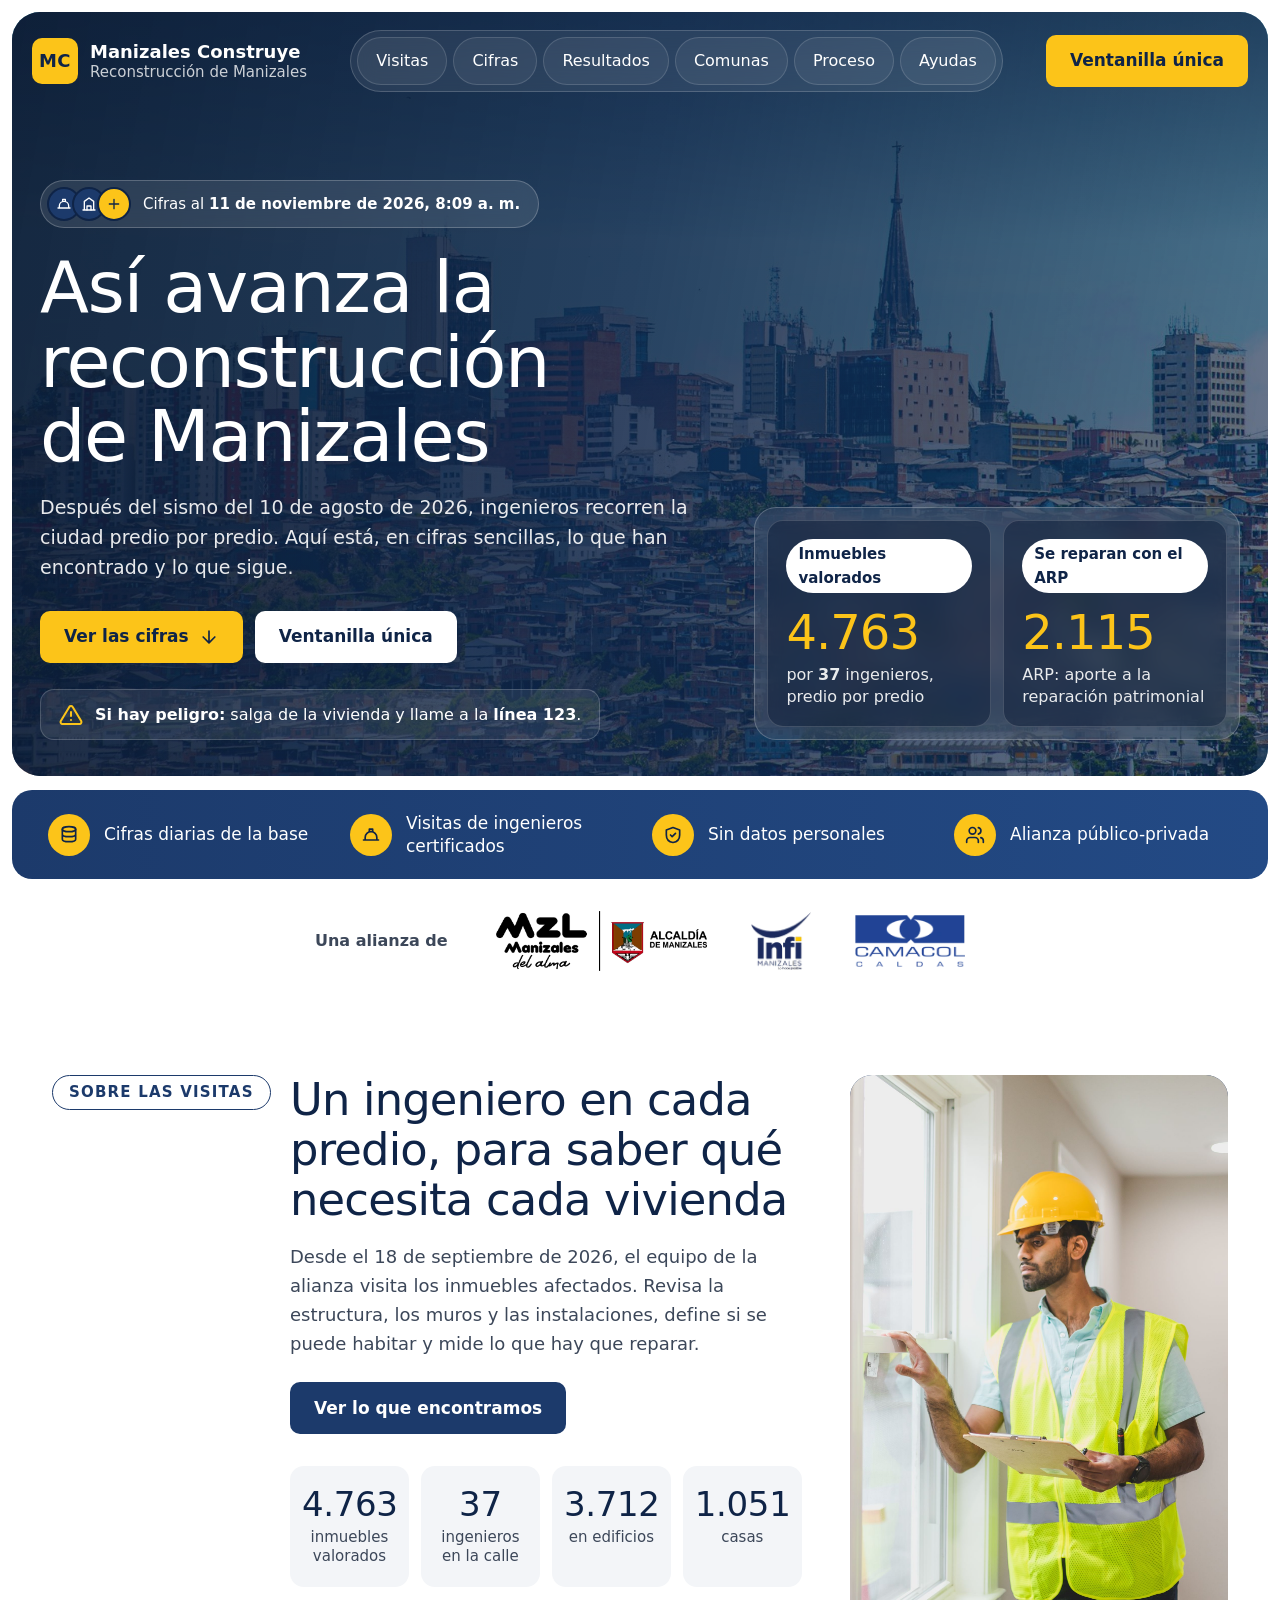
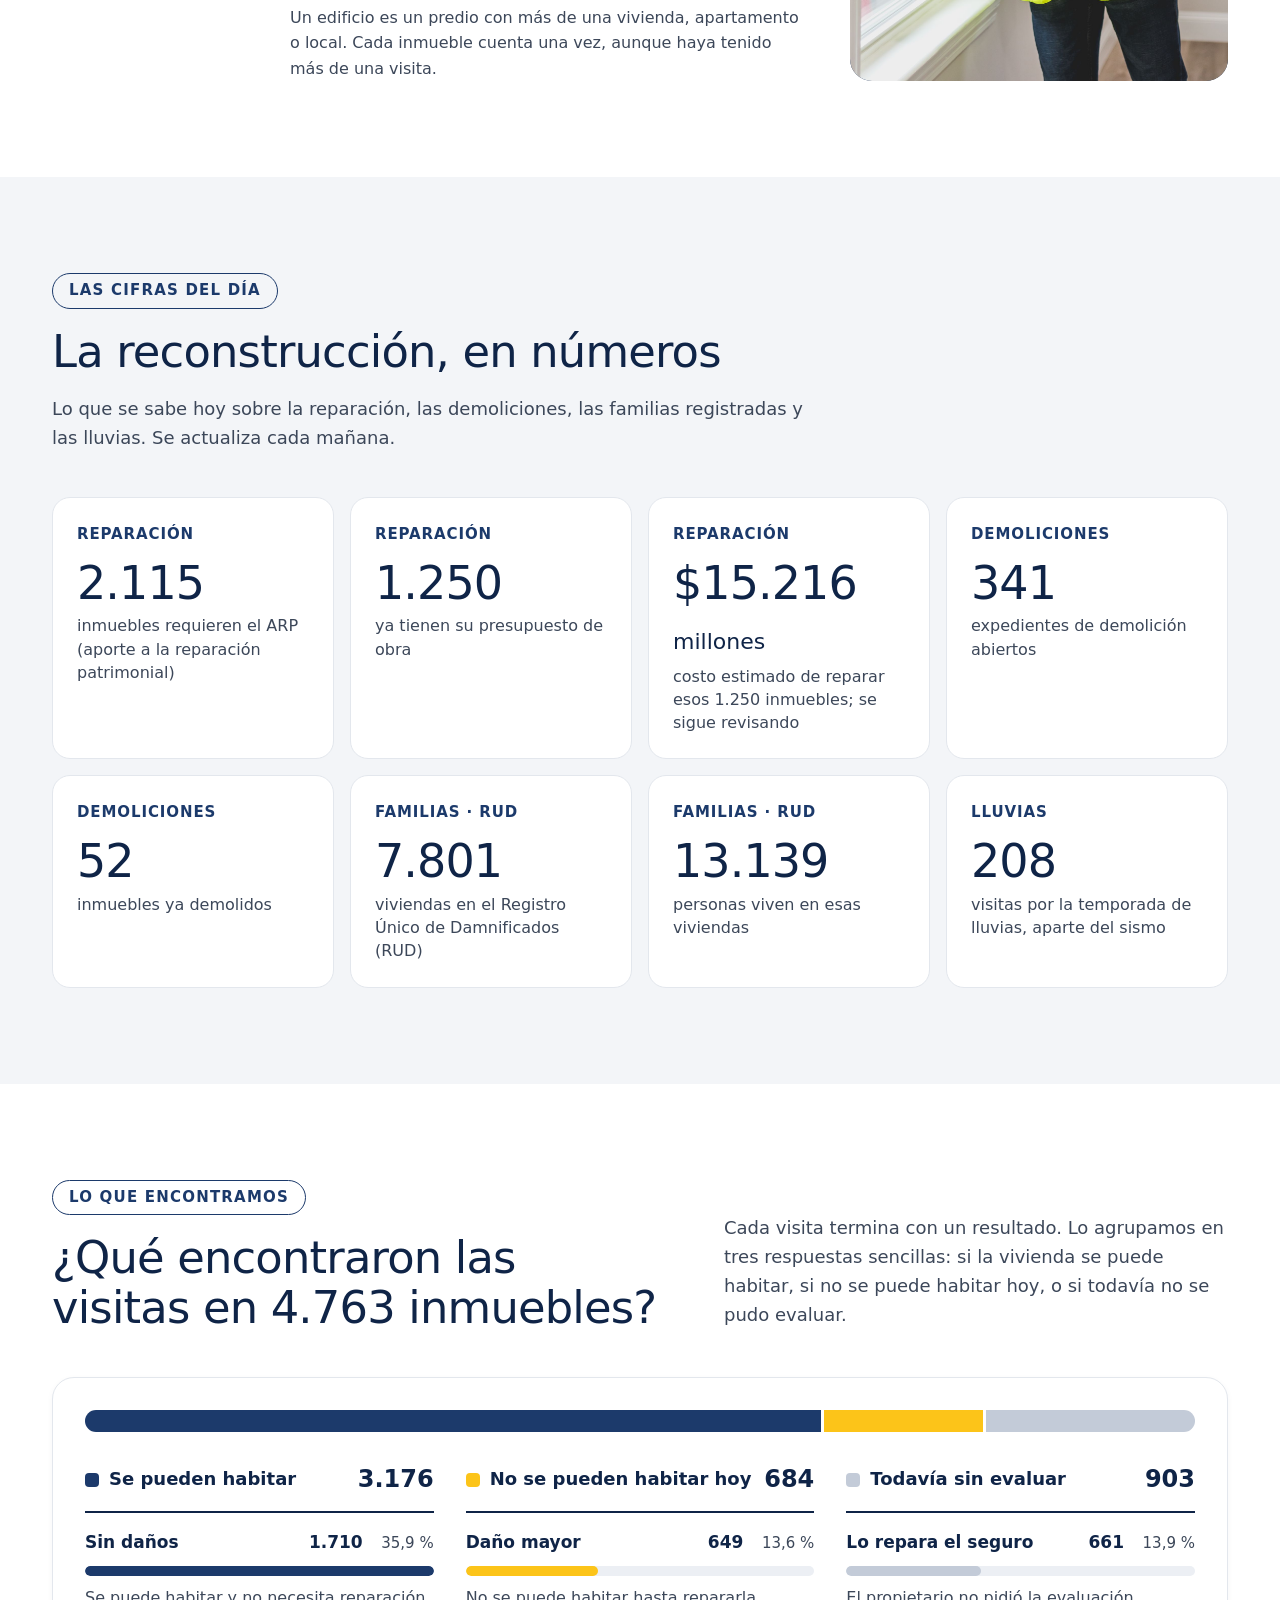
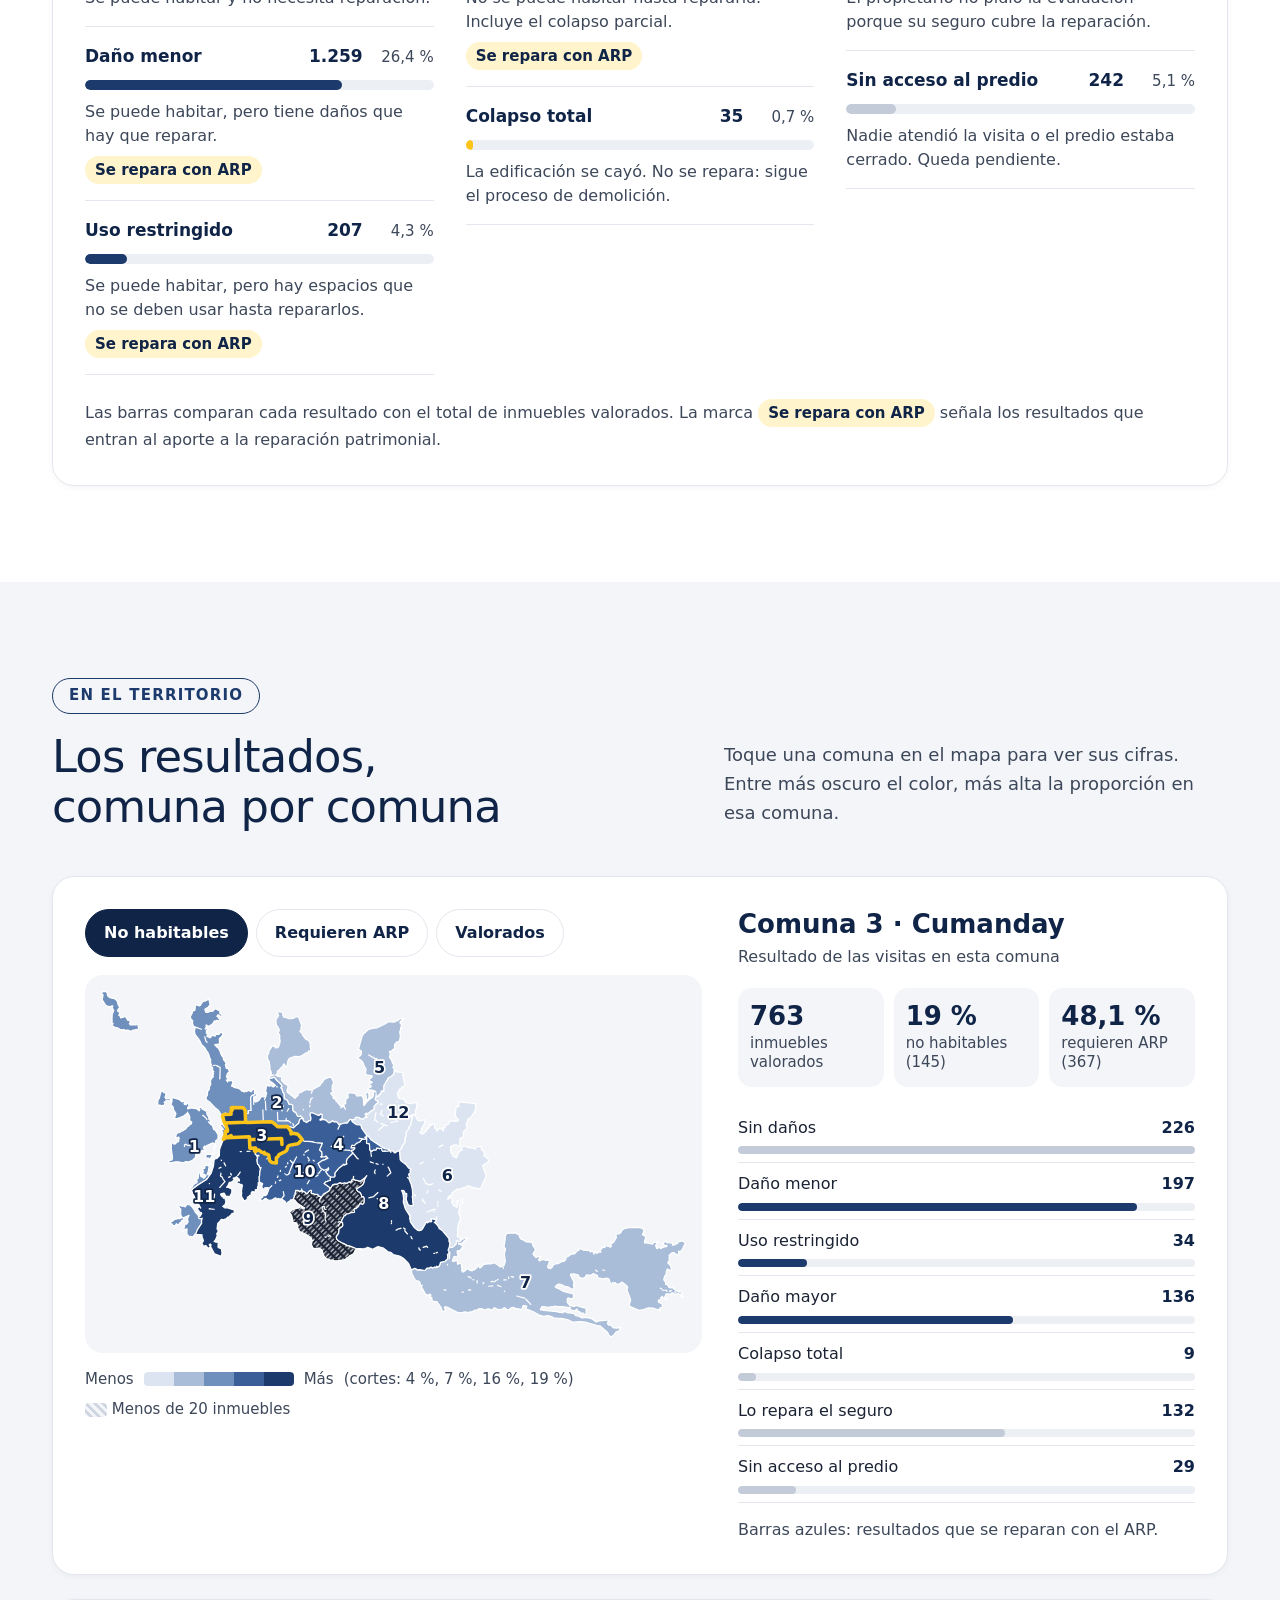
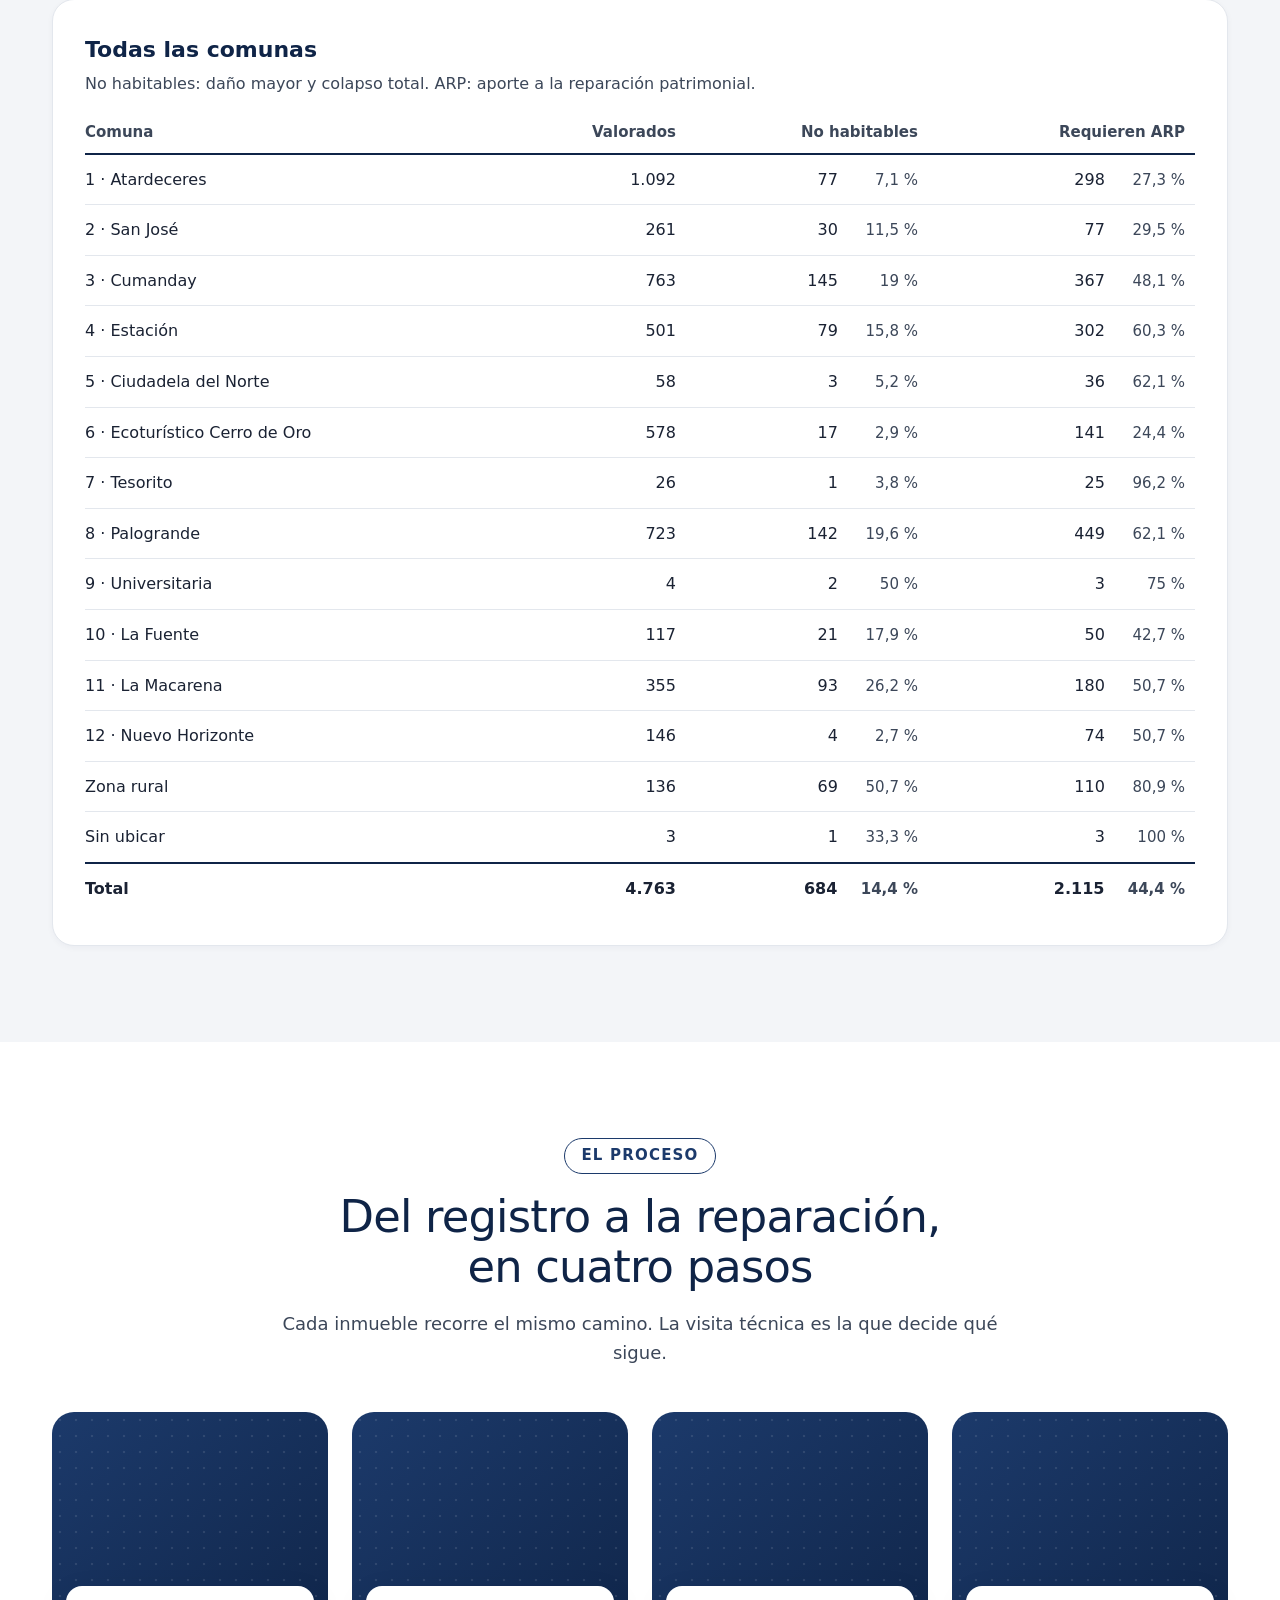
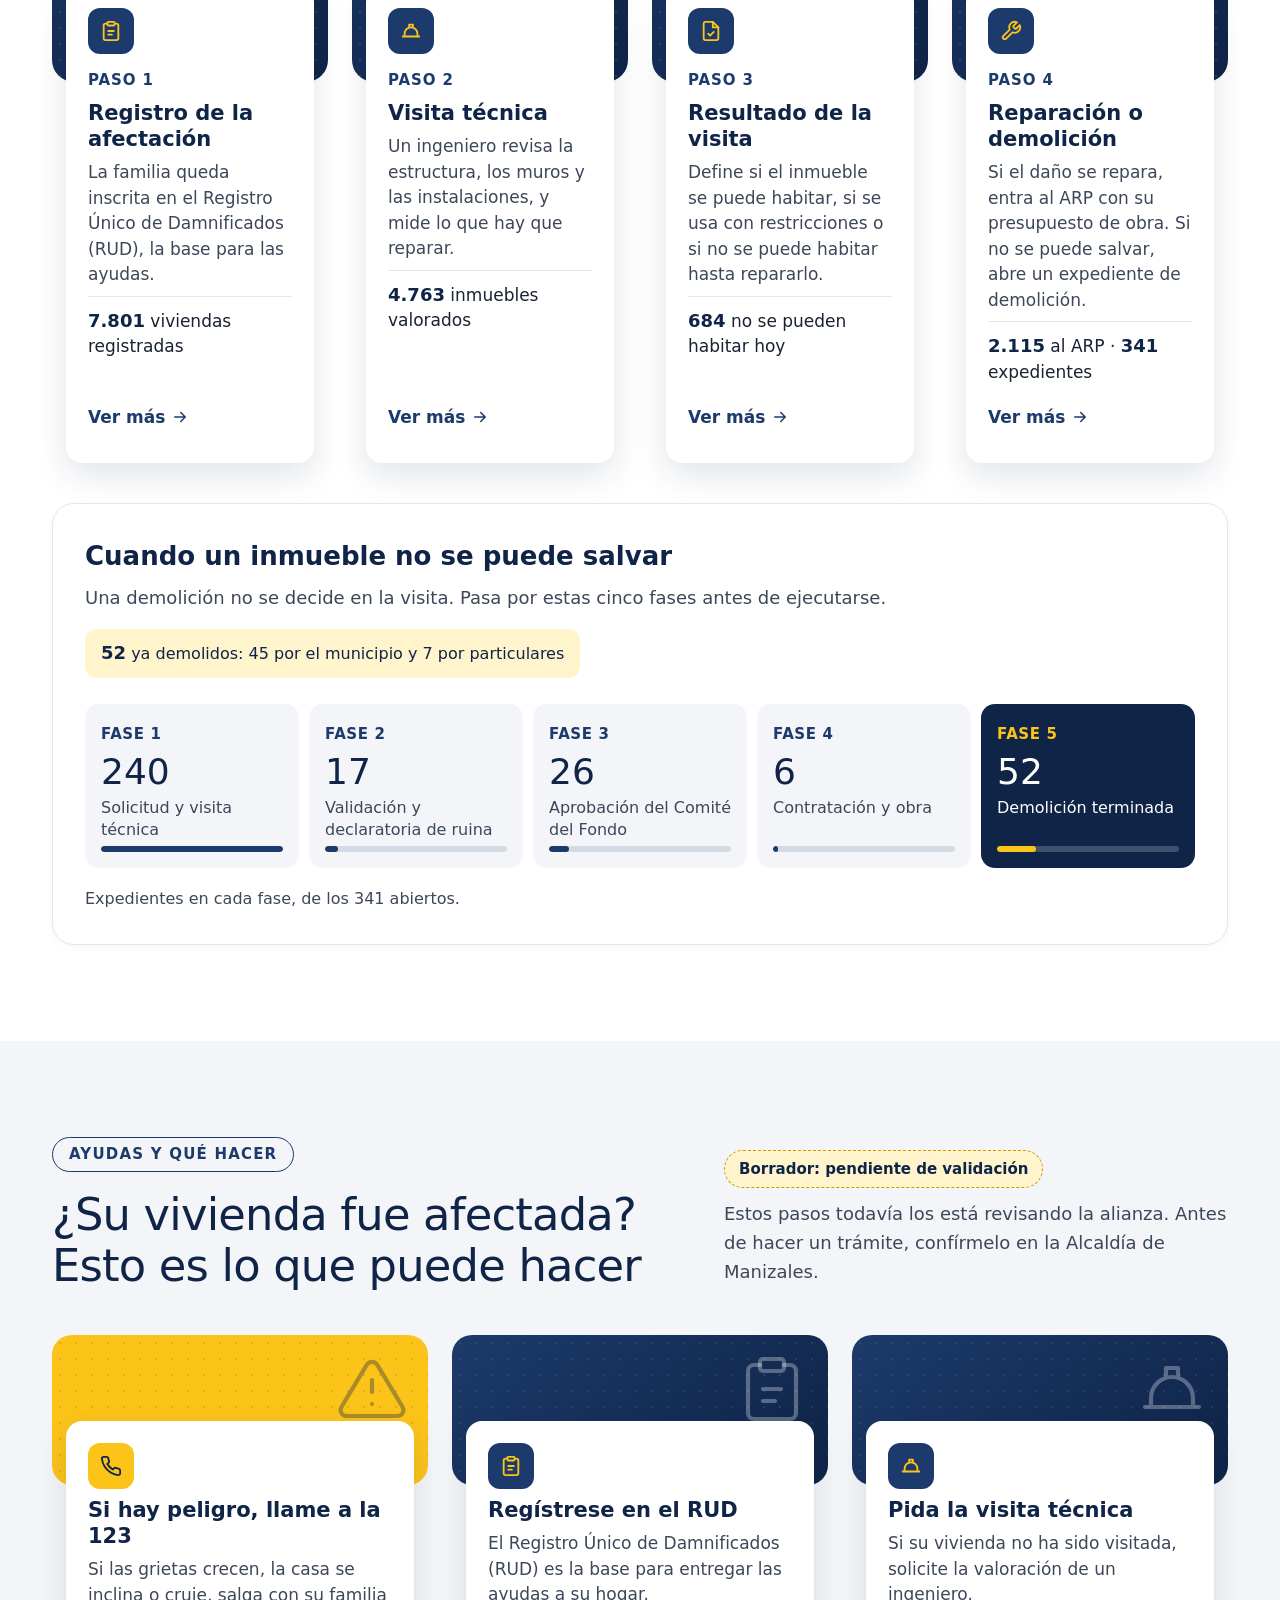
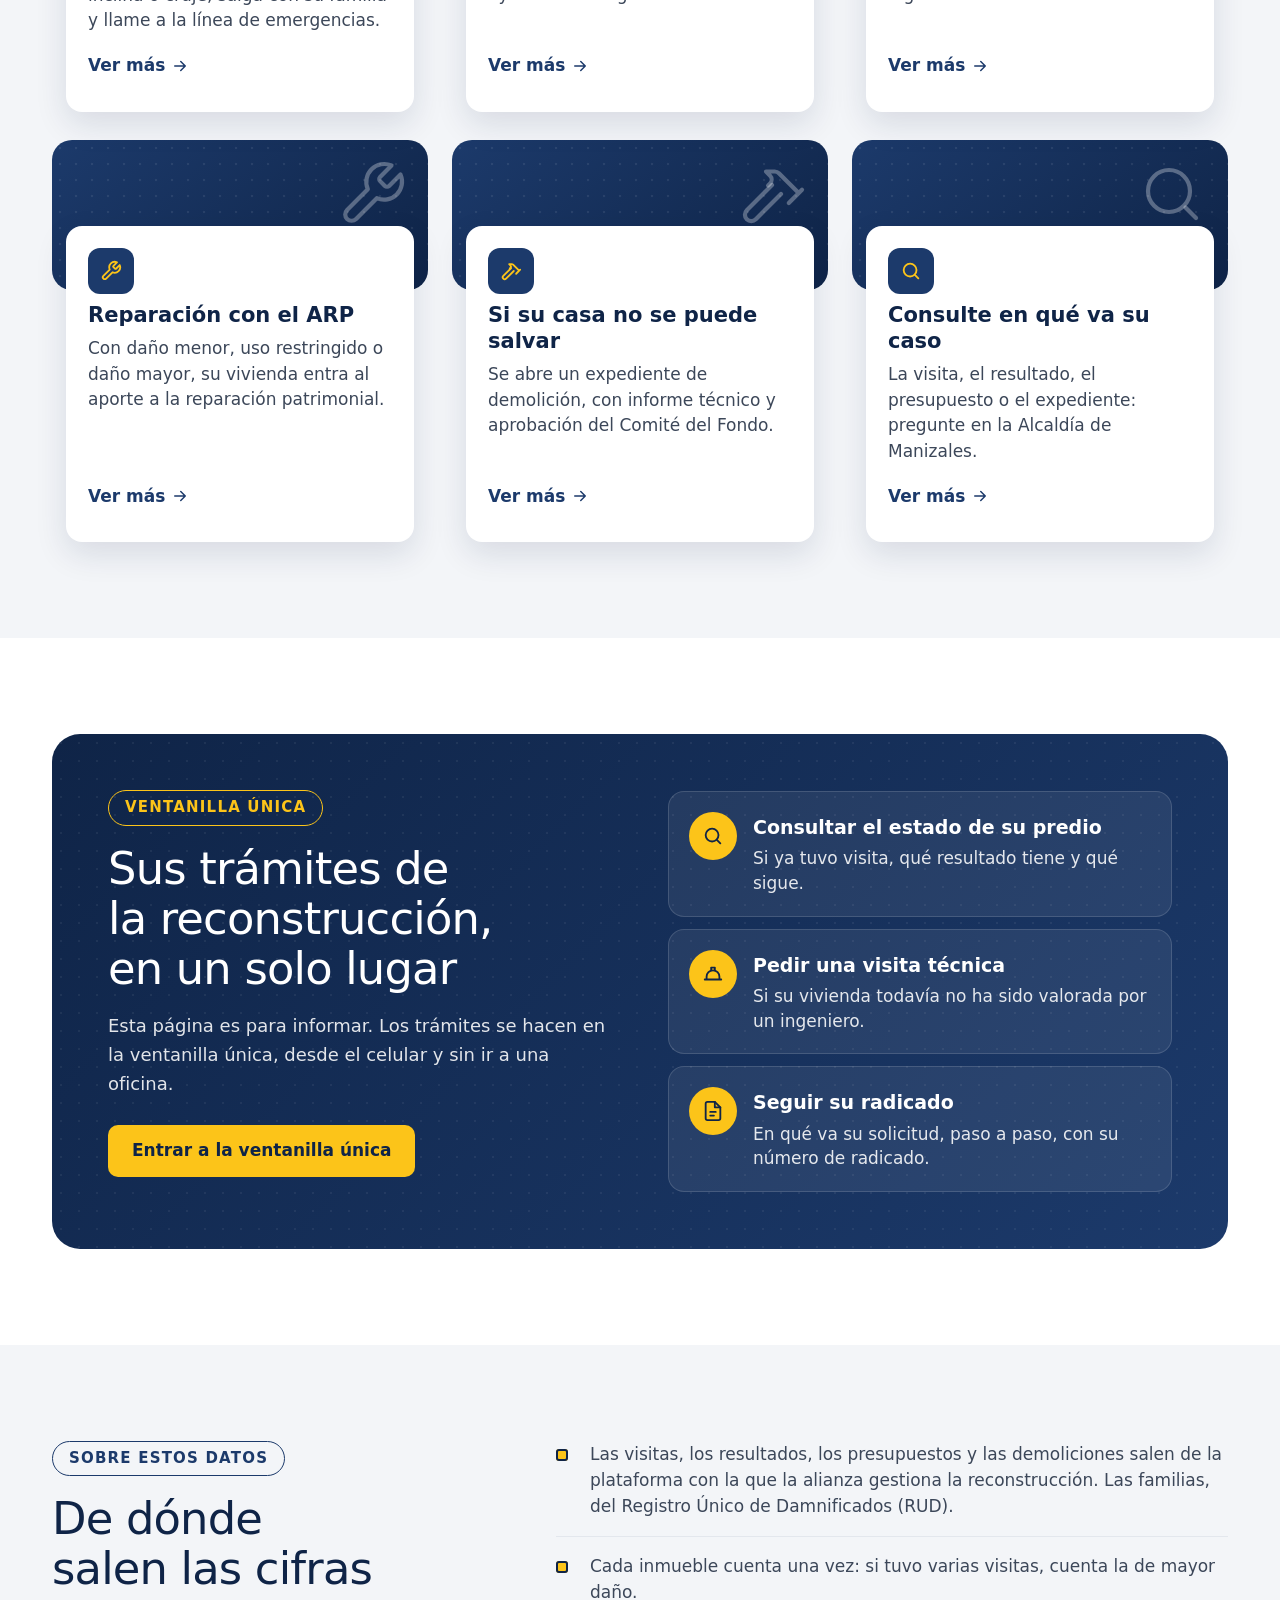
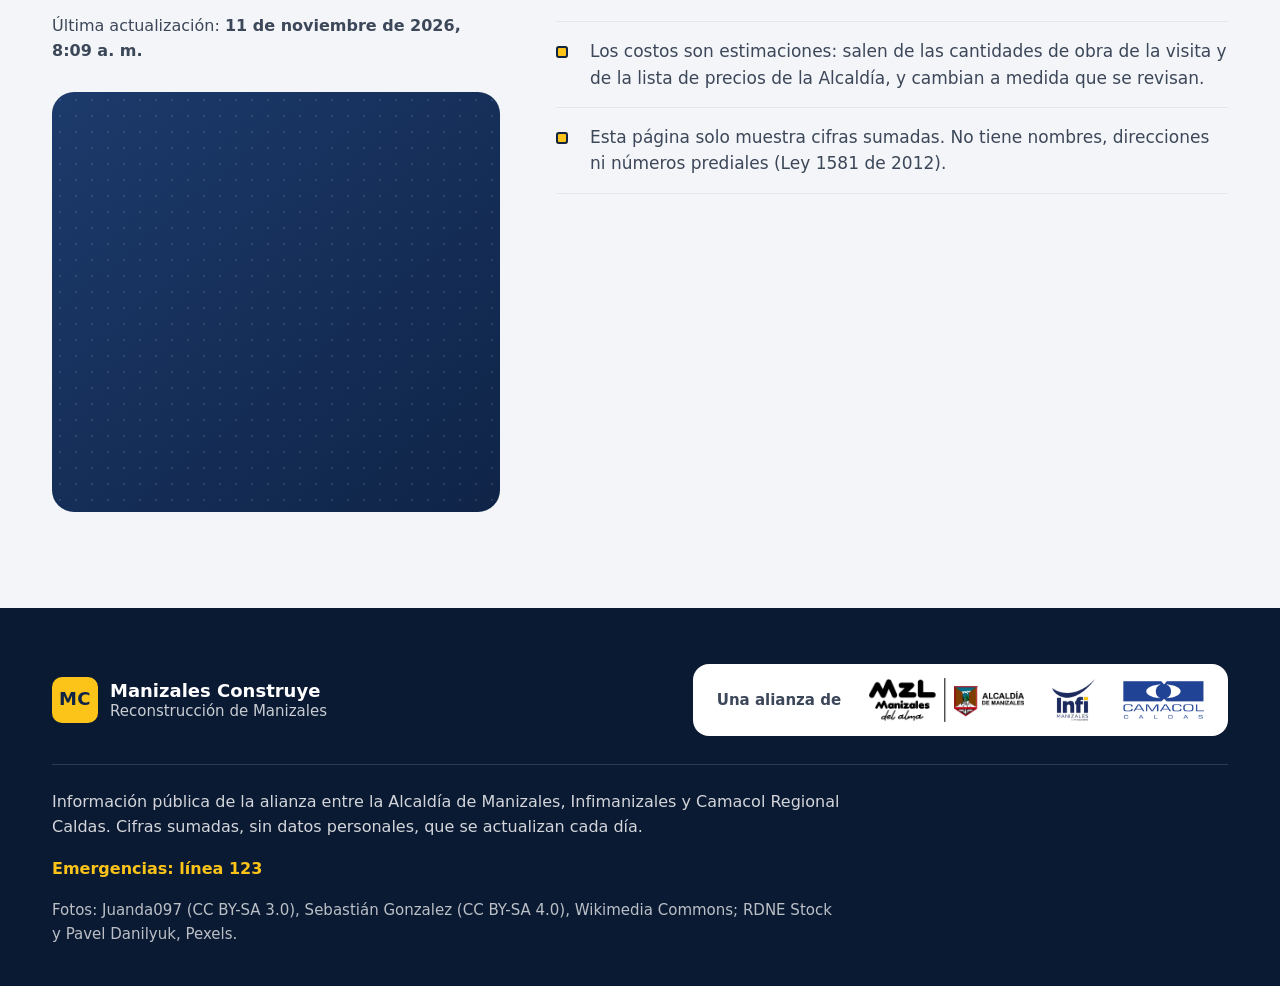
==== commit 1e3c9402: "Rediseño de la página pública (opción A) y ventanilla única aparte - La página de la raíz solo infor" ====
--- a/index.html
+++ b/index.html
@@ -1,22 +1,15 @@
 <!doctype html>
-<html lang="es">
+<html lang="es-CO">
 <head>
 <meta charset="utf-8">
 <meta name="viewport" content="width=device-width, initial-scale=1">
-<!-- Solo sus propios archivos: no se conecta con ningún otro servidor (connect-src 'self'), no carga scripts de fuera
-     ni se deja enmarcar. Las fuentes vienen de Google Fonts. -->
-<meta http-equiv="Content-Security-Policy" content="default-src 'none'; script-src 'self'; style-src 'self' https://fonts.googleapis.com; font-src https://fonts.gstatic.com; img-src 'self' data:; connect-src 'self'; manifest-src 'self'; base-uri 'none'; form-action 'none'">
+<!-- Solo sus propios archivos: lee las cifras de datos/ y no se conecta con ningún otro servidor. Los trámites viven aparte, en ventanilla/. -->
+<meta http-equiv="Content-Security-Policy" content="default-src 'none'; script-src 'self'; style-src 'self' https://fonts.googleapis.com; font-src https://fonts.gstatic.com; img-src 'self' data:; connect-src 'self'; base-uri 'none'; form-action 'none'">
 <meta name="referrer" content="no-referrer">
-<title>Reconstrucción de Manizales · Información pública</title>
-<meta name="description" content="Cómo avanza la reconstrucción de Manizales después del sismo del 10 de agosto de 2026: visitas técnicas, resultados por comuna, reparación con ARP, demoliciones y emergencia por lluvias. Cifras públicas, actualizadas cada día.">
-<meta property="og:title" content="Reconstrucción de Manizales · Información pública">
-<meta property="og:description" content="Cifras públicas de la reconstrucción después del sismo del 10 de agosto de 2026.">
-<meta property="og:image" content="https://gabotrix.github.io/reconstruccion-manizales/img/manizales.jpg">
-<meta property="og:url" content="https://gabotrix.github.io/reconstruccion-manizales/">
-<meta property="og:type" content="website">
-<link rel="canonical" href="https://gabotrix.github.io/reconstruccion-manizales/">
+<title>Reconstrucción de Manizales · Manizales Construye</title>
+<meta name="description" content="Cómo avanza la reconstrucción de Manizales después del sismo del 10 de agosto de 2026: visitas técnicas, resultados, comunas, reparación, demoliciones y ayudas. Cifras públicas que se actualizan cada día.">
 <meta name="theme-color" content="#0f2447">
-<link rel="icon" href="data:image/svg+xml,%3Csvg xmlns='http://www.w3.org/2000/svg' viewBox='0 0 64 64'%3E%3Crect width='64' height='64' rx='16' fill='%23fcc419'/%3E%3Ctext x='32' y='42' font-family='Arial' font-weight='700' font-size='26' text-anchor='middle' fill='%230f2447'%3ERM%3C/text%3E%3C/svg%3E">
+<link rel="icon" href="data:image/svg+xml,%3Csvg xmlns='http://www.w3.org/2000/svg' viewBox='0 0 64 64'%3E%3Crect width='64' height='64' rx='12' fill='%23fcc419'/%3E%3Ctext x='32' y='42' font-family='Arial' font-weight='700' font-size='26' text-anchor='middle' fill='%230f2447'%3EMC%3C/text%3E%3C/svg%3E">
 <link rel="preconnect" href="https://fonts.googleapis.com">
 <link rel="preconnect" href="https://fonts.gstatic.com" crossorigin>
 <link rel="stylesheet" href="https://fonts.googleapis.com/css2?family=DM+Sans:opsz,wght@9..40,400;9..40,500;9..40,600;9..40,700&display=swap">
@@ -24,305 +17,440 @@
 <script src="js/app.js" defer></script>
 </head>
 <body>
-<a class="oculto" href="#cifras">Saltar a las cifras</a>
-
-<header class="barra">
-  <div class="envoltura">
-    <a class="marca" href="#inicio" aria-label="Reconstrucción de Manizales, inicio">
-      <span class="sello" aria-hidden="true">RM</span>
-      <span><b>Reconstrucción de Manizales</b><small>Información pública</small></span>
-    </a>
-    <nav class="nav" id="nav" aria-label="Secciones">
-      <a href="#cifras">Cifras</a>
-      <a href="#visitas">Visitas</a>
-      <a href="#resultados">Resultados</a>
-      <a href="#comunas">Por comuna</a>
-      <a href="#reparacion">Reparación</a>
-      <a href="#demoliciones">Demoliciones</a>
-      <a href="#lluvias">Lluvias</a>
-      <a href="#familias">Familias</a>
-      <a class="cta" href="#ayuda">¿Mi vivienda fue afectada?</a>
-    </nav>
-    <button class="menu" id="menu" type="button" aria-expanded="false" aria-controls="nav" aria-label="Abrir el menú">
-      <svg viewBox="0 0 24 24" fill="none" stroke="currentColor" stroke-width="2" stroke-linecap="round"><path d="M4 7h16M4 12h16M4 17h16"/></svg>
-    </button>
+<a class="saltar" href="#cifras">Saltar a las cifras</a>
+
+<!-- ============ PORTADA ============ -->
+<header class="portada" id="inicio">
+  <div class="portada-velo">
+    <div class="barra">
+      <a class="marca" href="#inicio" aria-label="Manizales Construye, inicio">
+        <span class="sello" aria-hidden="true">MC</span>
+        <span class="marca-txt"><b>Manizales Construye</b><span>Reconstrucción de Manizales</span></span>
+      </a>
+      <nav class="nav" id="nav" aria-label="Secciones">
+        <ul>
+          <li><a href="#visitas">Visitas</a></li>
+          <li><a href="#cifras">Cifras</a></li>
+          <li><a href="#resultados">Resultados</a></li>
+          <li><a href="#comunas">Comunas</a></li>
+          <li><a href="#proceso">Proceso</a></li>
+          <li><a href="#ayudas">Ayudas</a></li>
+          <li class="solo-movil"><a href="ventanilla/">Ventanilla única</a></li>
+        </ul>
+      </nav>
+      <a class="boton amarillo barra-cta" href="ventanilla/">Ventanilla única</a>
+      <button class="menu" id="menu" type="button" aria-expanded="false" aria-controls="nav" aria-label="Abrir el menú">
+        <svg viewBox="0 0 24 24" aria-hidden="true"><path d="M4 7h16M4 12h16M4 17h16"/></svg>
+      </button>
+    </div>
+
+    <div class="portada-cuerpo">
+      <div class="portada-texto">
+        <p class="sello-pildora">
+          <span class="pila" aria-hidden="true">
+            <i><svg viewBox="0 0 24 24"><path d="M3 18h18M5 18v-3a7 7 0 0 1 14 0v3M10 8V5h4v3"/></svg></i>
+            <i><svg viewBox="0 0 24 24"><path d="M3 21h18M5 21V8l7-5 7 5v13"/><path d="M9 21v-6h6v6"/></svg></i>
+            <i class="am"><svg viewBox="0 0 24 24"><path d="M12 5v14M5 12h14"/></svg></i>
+          </span>
+          <span>Cifras al <b data-dato="corte">11 de noviembre de 2026, 8:09 a. m.</b></span>
+        </p>
+        <h1>Así avanza la reconstrucción de Manizales</h1>
+        <p class="lead">Después del sismo del 10 de agosto de 2026, ingenieros recorren la ciudad predio por predio. Aquí está, en cifras sencillas, lo que han encontrado y lo que sigue.</p>
+        <div class="acciones">
+          <a class="boton amarillo" href="#cifras">Ver las cifras
+            <svg viewBox="0 0 24 24" aria-hidden="true"><path d="M12 5v14M19 12l-7 7-7-7"/></svg></a>
+          <a class="boton blanco" href="ventanilla/">Ventanilla única</a>
+        </div>
+        <p class="aviso-123">
+          <svg viewBox="0 0 24 24" aria-hidden="true"><path d="M12 9v4M12 17h.01"/><path d="M10.3 3.9 1.8 18a2 2 0 0 0 1.7 3h17a2 2 0 0 0 1.7-3L13.7 3.9a2 2 0 0 0-3.4 0z"/></svg>
+          <span><b>Si hay peligro:</b> salga de la vivienda y llame a la <b>línea 123</b>.</span>
+        </p>
+      </div>
+
+      <div class="vidrios" aria-label="Cifras del día">
+        <div class="vidrio">
+          <span class="vidrio-rot">Inmuebles valorados</span>
+          <span class="vidrio-num" data-dato="total">4.763</span>
+          <span class="vidrio-txt">por <b data-dato="ingenieros">37</b> ingenieros, predio por predio</span>
+        </div>
+        <div class="vidrio">
+          <span class="vidrio-rot">Se reparan con el ARP</span>
+          <span class="vidrio-num" data-dato="arp">2.115</span>
+          <span class="vidrio-txt">ARP: aporte a la reparación patrimonial</span>
+        </div>
+      </div>
+    </div>
   </div>
 </header>
 
-<main id="inicio">
-  <section class="portada" aria-labelledby="titulo">
-    <div class="envoltura">
-      <span class="antetitulo">Sismo del 10 de agosto de 2026</span>
-      <h1 id="titulo">Así avanza la reconstrucción de Manizales</h1>
-      <p class="lead">Después del sismo, un equipo de ingenieros recorre la ciudad predio por predio para saber qué daño tiene cada inmueble, si se puede habitar y qué necesita para repararse. Aquí están las cifras públicas de ese trabajo, para que cualquier ciudadano entienda en qué va el proceso.</p>
-      <div class="acciones">
-        <a class="boton primario" href="#cifras">Ver las cifras
-          <svg viewBox="0 0 24 24" fill="none" stroke="currentColor" stroke-width="2" stroke-linecap="round" stroke-linejoin="round"><path d="M12 5v14M19 12l-7 7-7-7"/></svg></a>
-        <a class="boton secundario" href="#ayuda">¿Mi vivienda fue afectada?</a>
-      </div>
-      <p class="corte"><i aria-hidden="true"></i><span>Cifras al <b data-dato="corte">…</b> · Se actualizan cada día.</span></p>
-    </div>
-  </section>
-  <div class="alianza">
-    <div class="envoltura">
-      <span>Una alianza de</span>
-      <img class="alto" src="img/mzl-alcaldia.webp" alt="Manizales del alma · Alcaldía de Manizales" width="235" height="66">
-      <img src="img/infi.webp" alt="Infimanizales" width="66" height="66">
-      <img src="img/cam.webp" alt="Camacol Caldas" width="140" height="66">
-    </div>
-  </div>
-
-  <!-- 1 · lo esencial -->
-  <section class="bloque" id="cifras" aria-labelledby="h-cifras">
+<main>
+  <!-- ============ BANDA DE GARANTÍAS ============ -->
+  <section class="banda" aria-label="Lo que respalda esta información">
+    <ul>
+      <li><span class="b-ic"><svg viewBox="0 0 24 24" aria-hidden="true"><ellipse cx="12" cy="5" rx="8" ry="3"/><path d="M4 5v6c0 1.7 3.6 3 8 3s8-1.3 8-3V5M4 11v6c0 1.7 3.6 3 8 3s8-1.3 8-3v-6"/></svg></span>Cifras diarias de la base</li>
+      <li><span class="b-ic"><svg viewBox="0 0 24 24" aria-hidden="true"><path d="M3 18h18M5 18v-3a7 7 0 0 1 14 0v3M10 8V5h4v3"/></svg></span>Visitas de ingenieros certificados</li>
+      <li><span class="b-ic"><svg viewBox="0 0 24 24" aria-hidden="true"><path d="M12 3 4 6v6c0 5 3.4 8.3 8 9 4.6-.7 8-4 8-9V6z"/><path d="m9 12 2 2 4-4"/></svg></span>Sin datos personales</li>
+      <li><span class="b-ic"><svg viewBox="0 0 24 24" aria-hidden="true"><path d="M16 21v-2a4 4 0 0 0-4-4H6a4 4 0 0 0-4 4v2"/><circle cx="9" cy="7" r="4"/><path d="M22 21v-2a4 4 0 0 0-3-3.9M16 3.1a4 4 0 0 1 0 7.8"/></svg></span>Alianza público-privada</li>
+    </ul>
+  </section>
+
+  <!-- ============ ALIANZA ============ -->
+  <section class="alianza" aria-label="Una alianza de">
+    <div class="envoltura alianza-fila">
+      <p>Una alianza de</p>
+      <div class="logos">
+        <img class="l-alc" src="img/mzl-alcaldia.webp" alt="Alcaldía de Manizales" width="705" height="200">
+        <img class="l-infi" src="img/infi.webp" alt="Infimanizales" width="123" height="120">
+        <img class="l-cam" src="img/cam.webp" alt="Camacol Regional Caldas" width="255" height="120">
+      </div>
+    </div>
+  </section>
+
+  <!-- ============ SOBRE LAS VISITAS ============ -->
+  <section class="seccion" id="visitas" aria-labelledby="h-visitas">
+    <div class="envoltura sobre">
+      <p class="rotulo">Sobre las visitas</p>
+      <div class="sobre-texto">
+        <h2 id="h-visitas">Un ingeniero en cada predio, para saber qué necesita cada vivienda</h2>
+        <p>Desde el <span data-dato="desde">18 de septiembre de 2026</span>, el equipo de la alianza visita los inmuebles afectados. Revisa la estructura, los muros y las instalaciones, define si se puede habitar y mide lo que hay que reparar.</p>
+        <a class="boton azul" href="#resultados">Ver lo que encontramos</a>
+        <ul class="mosaicos">
+          <li><b data-dato="total">4.763</b><span>inmuebles valorados</span></li>
+          <li><b data-dato="ingenieros">37</b><span>ingenieros en la calle</span></li>
+          <li><b data-dato="edificios">3.712</b><span>en edificios</span></li>
+          <li><b data-dato="casas">1.051</b><span>casas</span></li>
+        </ul>
+        <p class="nota">Un edificio es un predio con más de una vivienda, apartamento o local. Cada inmueble cuenta una vez, aunque haya tenido más de una visita.</p>
+      </div>
+      <figure class="foto foto-alta"><img src="img/fotos/inspector-ventana.jpg" alt="Un inspector con casco amarillo y chaleco reflectivo revisa una ventana con su planilla en la mano" width="1600" height="2400" loading="lazy"></figure>
+    </div>
+  </section>
+
+  <!-- ============ LAS CIFRAS ============ -->
+  <section class="seccion fondo" id="cifras" aria-labelledby="h-cifras">
     <div class="envoltura">
       <div class="cabeza">
-        <span class="num">Lo esencial</span>
-        <h2 id="h-cifras">La reconstrucción en seis cifras</h2>
-        <p>Lo que se sabe hoy, de lo general a lo específico: cuántos predios se vieron afectados, cuántos visitaron los ingenieros y qué sigue para cada uno.</p>
-      </div>
-      <div class="rejilla r3" id="kpis"><p class="cargando">Cargando las cifras…</p></div>
-    </div>
-  </section>
-
-  <!-- 2 · el proceso -->
-  <section class="bloque" id="proceso" aria-labelledby="h-proceso">
-    <div class="envoltura">
-      <div class="cabeza">
-        <span class="num">El proceso</span>
-        <h2 id="h-proceso">Del sismo a la reparación, paso a paso</h2>
-        <p>Cada inmueble pasa por el mismo camino. La visita técnica es la que decide qué sigue.</p>
-      </div>
-      <div class="pasos">
-        <div class="tarjeta paso"><h3>Registro de la afectación</h3><p>La Alcaldía registra los predios afectados por el sismo y su nivel de impacto. Las familias se inscriben en el Registro Único de Damnificados (RUD).</p><p class="dato" data-dato="paso1"></p></div>
-        <div class="tarjeta paso"><h3>Visita técnica</h3><p>Un ingeniero visita el inmueble, revisa su estructura, sus muros y sus instalaciones, y mide lo que hay que reparar.</p><p class="dato" data-dato="paso2"></p></div>
-        <div class="tarjeta paso"><h3>Resultado de la visita</h3><p>La visita define si el inmueble se puede habitar, si se puede usar con restricciones o si no se puede habitar hasta repararlo.</p><p class="dato" data-dato="paso3"></p></div>
-        <div class="tarjeta paso"><h3>Reparación o demolición</h3><p>Si el daño se repara, el inmueble entra al aporte a la reparación patrimonial (ARP) con su presupuesto de obra. Si no se puede salvar, sigue el proceso de demolición.</p><p class="dato" data-dato="paso4"></p></div>
-      </div>
-    </div>
-  </section>
-
-  <!-- 3 · predios afectados según la Alcaldía -->
-  <section class="bloque" id="afectados" aria-labelledby="h-afectados">
-    <div class="envoltura">
-      <div class="cabeza">
-        <span class="num">La afectación</span>
-        <h2 id="h-afectados">Predios afectados por el sismo</h2>
-        <p>La estimación de la Alcaldía de Manizales, según el nivel de impacto que tuvo cada predio.</p>
-      </div>
-      <div class="tarjeta">
-        <h3 data-dato="afectados-total">…</h3>
-        <p class="sub">Predios afectados, por nivel de impacto</p>
-        <div id="g-afectados" class="barras"></div>
-        <p class="nota" data-dato="afectados-fuente"></p>
-      </div>
-    </div>
-  </section>
-
-  <!-- 4 · visitas -->
-  <section class="bloque" id="visitas" aria-labelledby="h-visitas">
-    <div class="envoltura">
-      <div class="cabeza">
-        <span class="num">Las visitas técnicas</span>
-        <h2 id="h-visitas">Ingenieros en la calle, semana a semana</h2>
-        <p>Los inmuebles valorados por el equipo de evaluadores. Cada inmueble cuenta una vez, aunque haya tenido más de una visita.</p>
-      </div>
-      <div class="rejilla r-visitas">
-        <div class="tarjeta">
-          <h3>Inmuebles valorados por semana</h3>
-          <p class="sub">Según la semana de la visita que define su resultado</p>
-          <div id="g-semanas"></div>
-          <details class="tabla"><summary>Ver la tabla</summary><div class="tabla-w" id="t-semanas"></div></details>
-        </div>
-        <div class="rejilla">
-          <div class="tarjeta cifra"><span class="etq">Ingenieros evaluadores</span><span class="val" data-dato="ingenieros">…</span><span class="exp" data-dato="ingenieros-exp"></span></div>
-          <div class="tarjeta cifra"><span class="etq">En edificios y en casas</span><span class="val" data-dato="tipos">…</span><span class="exp">Un edificio es un predio con más de una vivienda, apartamento o local.</span></div>
-        </div>
-      </div>
-    </div>
-  </section>
-
-  <!-- 5 · resultados -->
-  <section class="bloque" id="resultados" aria-labelledby="h-resultados">
-    <div class="envoltura">
-      <div class="cabeza">
-        <span class="num">Los resultados</span>
-        <h2 id="h-resultados">¿Qué encontraron las visitas?</h2>
-        <p>El resultado de cada inmueble valorado. En azul, los que requieren reparación con el aporte a la reparación patrimonial (ARP).</p>
-      </div>
-      <div class="tarjeta">
-        <h3 data-dato="resultados-total">…</h3>
-        <p class="sub">Inmuebles valorados, según el resultado de la visita</p>
-        <div id="g-resultados" class="barras"></div>
-        <div class="leyenda"><span><i class="ley-arp"></i>Requiere reparación con ARP</span><span><i class="ley-gris"></i>No requiere ARP o no se pudo evaluar</span></div>
-      </div>
-      <h3 class="oculto">Qué significa cada resultado</h3>
-      <div class="categorias mt" id="glosario"></div>
-    </div>
-  </section>
-
-  <!-- 6 · por comuna -->
-  <section class="bloque" id="comunas" aria-labelledby="h-comunas">
-    <div class="envoltura">
-      <div class="cabeza">
-        <span class="num">En el territorio</span>
-        <h2 id="h-comunas">Los resultados, comuna por comuna</h2>
-        <p>Toque una comuna para ver sus cifras. Los colores muestran la proporción de inmuebles valorados en cada comuna; el más oscuro, la más alta.</p>
-      </div>
-      <div class="rejilla r-mapa">
-        <div class="tarjeta">
+        <p class="rotulo">Las cifras del día</p>
+        <h2 id="h-cifras">La reconstrucción, en números</h2>
+        <p>Lo que se sabe hoy sobre la reparación, las demoliciones, las familias registradas y las lluvias. Se actualiza cada mañana.</p>
+      </div>
+      <div class="cifras">
+        <div class="cifra">
+          <span class="c-rot">Reparación</span>
+          <b data-dato="arp">2.115</b>
+          <span class="c-txt">inmuebles requieren el ARP (aporte a la reparación patrimonial)</span>
+        </div>
+        <div class="cifra">
+          <span class="c-rot">Reparación</span>
+          <b data-dato="con_presupuesto">1.250</b>
+          <span class="c-txt">ya tienen su presupuesto de obra</span>
+        </div>
+        <div class="cifra ancha">
+          <span class="c-rot">Reparación</span>
+          <b><span data-dato="crr">$15.216</span> <small>millones</small></b>
+          <span class="c-txt">costo estimado de reparar esos <span data-dato="con_presupuesto">1.250</span> inmuebles; se sigue revisando</span>
+        </div>
+        <div class="cifra">
+          <span class="c-rot">Demoliciones</span>
+          <b data-dato="expedientes">341</b>
+          <span class="c-txt">expedientes de demolición abiertos</span>
+        </div>
+        <div class="cifra">
+          <span class="c-rot">Demoliciones</span>
+          <b data-dato="demolidas">52</b>
+          <span class="c-txt">inmuebles ya demolidos</span>
+        </div>
+        <div class="cifra">
+          <span class="c-rot">Familias · RUD</span>
+          <b data-dato="viviendas">7.801</b>
+          <span class="c-txt">viviendas en el Registro Único de Damnificados (RUD)</span>
+        </div>
+        <div class="cifra">
+          <span class="c-rot">Familias · RUD</span>
+          <b data-dato="personas">13.139</b>
+          <span class="c-txt">personas viven en esas viviendas</span>
+        </div>
+        <div class="cifra">
+          <span class="c-rot">Lluvias</span>
+          <b data-dato="lluvias">208</b>
+          <span class="c-txt">visitas por la temporada de lluvias, aparte del sismo</span>
+        </div>
+      </div>
+    </div>
+  </section>
+
+  <!-- ============ LO QUE ENCONTRAMOS ============ -->
+  <section class="seccion" id="resultados" aria-labelledby="h-resultados">
+    <div class="envoltura">
+      <div class="cabeza dos">
+        <div>
+          <p class="rotulo">Lo que encontramos</p>
+          <h2 id="h-resultados">¿Qué encontraron las visitas en <span data-dato="total">4.763</span> inmuebles?</h2>
+        </div>
+        <p>Cada visita termina con un resultado. Lo agrupamos en tres respuestas sencillas: si la vivienda se puede habitar, si no se puede habitar hoy, o si todavía no se pudo evaluar.</p>
+      </div>
+
+      <div class="tarjeta resultados">
+        <div class="tira" id="tira" role="img" aria-label="Se pueden habitar 3.176, no se pueden habitar hoy 684, sin evaluar 903">
+          <span class="t-hab"></span><span class="t-noh"></span><span class="t-sin"></span>
+        </div>
+        <div class="grupos">
+          <div class="grupo g-hab">
+            <h3><i aria-hidden="true"></i>Se pueden habitar <b data-dato="g-hab">3.176</b></h3>
+            <ul class="cats" data-grupo="hab"></ul>
+          </div>
+          <div class="grupo g-noh">
+            <h3><i aria-hidden="true"></i>No se pueden habitar hoy <b data-dato="g-noh">684</b></h3>
+            <ul class="cats" data-grupo="noh"></ul>
+          </div>
+          <div class="grupo g-sin">
+            <h3><i aria-hidden="true"></i>Todavía sin evaluar <b data-dato="g-sin">903</b></h3>
+            <ul class="cats" data-grupo="sin"></ul>
+          </div>
+        </div>
+        <p class="nota">Las barras comparan cada resultado con el total de inmuebles valorados. La marca <span class="arp-tag">Se repara con ARP</span> señala los resultados que entran al aporte a la reparación patrimonial.</p>
+      </div>
+    </div>
+  </section>
+
+  <!-- ============ COMUNAS ============ -->
+  <section class="seccion fondo" id="comunas" aria-labelledby="h-comunas">
+    <div class="envoltura">
+      <div class="cabeza dos">
+        <div>
+          <p class="rotulo">En el territorio</p>
+          <h2 id="h-comunas">Los resultados, comuna por comuna</h2>
+        </div>
+        <p>Toque una comuna en el mapa para ver sus cifras. Entre más oscuro el color, más alta la proporción en esa comuna.</p>
+      </div>
+      <div class="tarjeta mapa-tarjeta">
+        <div class="mapa-lado">
           <div class="selector" role="group" aria-label="Qué mostrar en el mapa" id="metricas">
             <button type="button" data-m="noh" aria-pressed="true">No habitables</button>
             <button type="button" data-m="arp" aria-pressed="false">Requieren ARP</button>
-            <button type="button" data-m="n" aria-pressed="false">Inmuebles valorados</button>
-          </div>
-          <div class="mapa-caja"><div class="mapa" id="mapa" role="img" aria-label="Mapa de las comunas de Manizales"></div></div>
+            <button type="button" data-m="n" aria-pressed="false">Valorados</button>
+          </div>
+          <div class="mapa" id="mapa" role="group" aria-label="Mapa de las comunas de Manizales"><p class="cargando">Cargando el mapa…</p></div>
           <div class="escala" id="escala"></div>
         </div>
-        <div class="tarjeta">
-          <div class="ficha-comuna" id="ficha" aria-live="polite"></div>
-          <div class="rural" id="rural"></div>
-        </div>
-      </div>
-      <div class="tarjeta mt">
+        <div class="ficha" id="ficha" aria-live="polite"></div>
+      </div>
+      <div class="tarjeta tabla-tarjeta">
         <h3>Todas las comunas</h3>
-        <p class="sub">Inmuebles valorados, no habitables (daño mayor y colapso total) y los que requieren ARP</p>
+        <p class="sub">No habitables: daño mayor y colapso total. ARP: aporte a la reparación patrimonial.</p>
         <div class="tabla-w" id="t-comunas"></div>
       </div>
     </div>
   </section>
 
-  <!-- 7 · reparación -->
-  <section class="bloque" id="reparacion" aria-labelledby="h-reparacion">
-    <div class="envoltura">
-      <div class="cabeza">
-        <span class="num">La reparación</span>
-        <h2 id="h-reparacion">Aporte a la reparación patrimonial (ARP)</h2>
-        <p>Los inmuebles con daño menor, uso restringido o daño mayor se reparan con el ARP. Para cada uno, el ingeniero toma las cantidades de obra y el equipo de presupuesto revisa el costo con la lista de precios de la Alcaldía.</p>
-      </div>
-      <div class="rejilla r4" id="kpis-arp"></div>
-      <div class="rejilla r2 mt">
-        <div class="tarjeta">
-          <h3>¿En qué va la revisión de los presupuestos?</h3>
-          <p class="sub" data-dato="revision-sub"></p>
-          <div id="g-revision"></div>
-          <p class="nota">Verificado: el costo ya lo confirmó el equipo de presupuesto. En revisión: lo están revisando. Sin revisar: tiene cantidades de obra, falta revisarlo.</p>
-        </div>
-        <div class="tarjeta">
-          <h3>Por tipo de daño</h3>
-          <p class="sub">Inmuebles que requieren ARP, cuántos tienen presupuesto y su costo estimado</p>
-          <div class="tabla-w" id="t-arp"></div>
-          <p class="nota">Costo estimado de reparación (CRR): las cantidades del ingeniero por la lista de precios vigente, con la administración y la utilidad del contratista. Es una estimación: cambia a medida que se revisan los presupuestos.</p>
-        </div>
-      </div>
-    </div>
-  </section>
-
-  <!-- 8 · demoliciones -->
-  <section class="bloque" id="demoliciones" aria-labelledby="h-demoliciones">
-    <div class="envoltura">
-      <div class="cabeza">
-        <span class="num">Las demoliciones</span>
-        <h2 id="h-demoliciones">Cuando un inmueble no se puede salvar</h2>
-        <p>Una demolición no se decide en la visita: pasa por un expediente con informe técnico, validación, declaratoria de ruina y aprobación del Comité del Fondo antes de ejecutarse.</p>
-      </div>
-      <div class="rejilla r4" id="kpis-dem"></div>
-      <div class="rejilla r2 mt">
-        <div class="tarjeta">
-          <h3>¿En qué etapa van los expedientes?</h3>
-          <p class="sub">Expedientes de demolición, por fase del proceso</p>
-          <div id="g-fases" class="barras"></div>
-        </div>
-        <div class="tarjeta">
-          <h3>¿Qué se va a demoler?</h3>
-          <p class="sub">Expedientes según el tipo de demolición</p>
-          <div id="g-clas" class="barras"></div>
-          <p class="nota">«Por definir»: el expediente todavía no tiene el informe que dice si la demolición es total o parcial.</p>
-        </div>
-      </div>
-    </div>
-  </section>
-
-  <!-- 9 · lluvias -->
-  <section class="bloque" id="lluvias" aria-labelledby="h-lluvias">
-    <div class="envoltura">
-      <div class="cabeza">
-        <span class="num">La emergencia por lluvias</span>
-        <h2 id="h-lluvias">Visitas por la temporada de lluvias</h2>
-        <p>Además del sismo, el equipo atendió los predios afectados por las lluvias. Estas visitas se llevan aparte y no hacen parte del ARP.</p>
-      </div>
-      <div class="rejilla r-visitas">
-        <div class="tarjeta">
-          <h3>Predios revisados, por nivel de riesgo</h3>
-          <p class="sub">Cada predio una vez, con el riesgo más alto que se encontró</p>
-          <div id="g-lluvias" class="barras"></div>
-        </div>
-        <div class="tarjeta cifra"><span class="etq">Visitas por lluvias</span><span class="val" data-dato="lluvias">…</span><span class="exp">Inundaciones, deslizamientos, filtraciones y daños en cubiertas.</span></div>
-      </div>
-    </div>
-  </section>
-
-  <!-- 10 · familias -->
-  <section class="bloque" id="familias" aria-labelledby="h-familias">
-    <div class="envoltura">
-      <div class="cabeza">
-        <span class="num">Las familias</span>
-        <h2 id="h-familias">Registro Único de Damnificados (RUD)</h2>
-        <p>El RUD es el registro oficial de los hogares y los bienes afectados. Es la base para entregar las ayudas.</p>
-      </div>
-      <div class="rejilla r3" id="kpis-rud"></div>
-    </div>
-  </section>
-
-  <!-- 11 · qué hacer -->
-  <section class="bloque" id="ayuda" aria-labelledby="h-ayuda">
-    <div class="envoltura">
-      <div class="cabeza">
-        <span class="num">Para la ciudadanía</span>
-        <h2 id="h-ayuda">¿Qué hago si mi vivienda fue afectada?</h2>
-        <p>Los pasos para pedir ayuda y saber en qué va su caso.</p>
-      </div>
-      <div class="ayuda">
-        <div class="tarjeta"><span class="ic rojo"><svg viewBox="0 0 24 24" fill="none" stroke="currentColor" stroke-width="2" stroke-linecap="round" stroke-linejoin="round"><path d="M12 9v4M12 17h.01"/><path d="M10.3 3.9 1.8 18a2 2 0 0 0 1.7 3h17a2 2 0 0 0 1.7-3L13.7 3.9a2 2 0 0 0-3.4 0z"/></svg></span>
-          <h3>Si hay peligro</h3><p>Si la vivienda tiene grietas que crecen, se inclina, cruje o hay riesgo de que se caiga, salga con su familia y llame a la línea de emergencias.</p><span class="linea">Línea de emergencias: 123</span></div>
-        <div class="tarjeta"><span class="ic"><svg viewBox="0 0 24 24" fill="none" stroke="currentColor" stroke-width="2" stroke-linecap="round" stroke-linejoin="round"><path d="M16 4h2a2 2 0 0 1 2 2v14a2 2 0 0 1-2 2H6a2 2 0 0 1-2-2V6a2 2 0 0 1 2-2h2"/><rect x="8" y="2" width="8" height="4" rx="1"/><path d="M9 12h6M9 16h4"/></svg></span>
-          <h3>Regístrese en el RUD</h3><p>El registro de su hogar en el Registro Único de Damnificados es la base para recibir las ayudas. Pregunte en la Alcaldía de Manizales cómo hacerlo.</p></div>
-        <div class="tarjeta"><span class="ic"><svg viewBox="0 0 24 24" fill="none" stroke="currentColor" stroke-width="2" stroke-linecap="round" stroke-linejoin="round"><path d="M3 21h18M5 21V8l7-5 7 5v13"/><path d="M9 21v-6h6v6"/></svg></span>
-          <h3>Pida la visita técnica</h3><p>Si su vivienda no ha sido visitada, solicite ante la Alcaldía de Manizales la valoración de un ingeniero.</p></div>
-        <div class="tarjeta"><span class="ic"><svg viewBox="0 0 24 24" fill="none" stroke="currentColor" stroke-width="2" stroke-linecap="round" stroke-linejoin="round"><circle cx="11" cy="11" r="7"/><path d="m20 20-3.5-3.5"/></svg></span>
-          <h3>Consulte su caso</h3><p>Pregunte en la Alcaldía de Manizales en qué va su caso: la visita, el resultado, el presupuesto de la reparación o el expediente de demolición.</p></div>
-      </div>
-    </div>
-  </section>
-
-  <!-- 12 · sobre los datos -->
-  <section class="bloque" id="datos" aria-labelledby="h-datos">
-    <div class="envoltura">
-      <div class="cabeza">
-        <span class="num">Sobre estos datos</span>
+  <!-- ============ EL PROCESO ============ -->
+  <section class="seccion" id="proceso" aria-labelledby="h-proceso">
+    <div class="envoltura">
+      <div class="cabeza centro">
+        <p class="rotulo">El proceso</p>
+        <h2 id="h-proceso">Del registro a la reparación, en cuatro pasos</h2>
+        <p>Cada inmueble recorre el mismo camino. La visita técnica es la que decide qué sigue.</p>
+      </div>
+      <ol class="servicios">
+        <li class="servicio">
+          <figure class="foto"><img src="img/fotos/carrera-22.jpg" alt="Carrera 22, en el centro histórico de Manizales, con la catedral al fondo" width="1280" height="960" loading="lazy"></figure>
+          <div class="s-tarjeta">
+            <span class="s-ic"><svg viewBox="0 0 24 24" aria-hidden="true"><path d="M16 4h2a2 2 0 0 1 2 2v14a2 2 0 0 1-2 2H6a2 2 0 0 1-2-2V6a2 2 0 0 1 2-2h2"/><rect x="8" y="2" width="8" height="4" rx="1"/><path d="M9 12h6M9 16h4"/></svg></span>
+            <span class="s-paso">Paso 1</span>
+            <h3>Registro de la afectación</h3>
+            <p>La familia queda inscrita en el Registro Único de Damnificados (RUD), la base para las ayudas.</p>
+            <p class="s-dato"><b data-dato="viviendas">7.801</b> viviendas registradas</p>
+            <a class="ver-mas" href="#ayudas">Ver más <svg viewBox="0 0 24 24" aria-hidden="true"><path d="M5 12h14M13 6l6 6-6 6"/></svg></a>
+          </div>
+        </li>
+        <li class="servicio">
+          <figure class="foto"><img src="img/fotos/ingeniera-obra.jpg" alt="Una ingeniera con casco blanco y planilla revisa el interior de una vivienda" width="1600" height="1068" loading="lazy"></figure>
+          <div class="s-tarjeta">
+            <span class="s-ic"><svg viewBox="0 0 24 24" aria-hidden="true"><path d="M3 18h18M5 18v-3a7 7 0 0 1 14 0v3M10 8V5h4v3"/></svg></span>
+            <span class="s-paso">Paso 2</span>
+            <h3>Visita técnica</h3>
+            <p>Un ingeniero revisa la estructura, los muros y las instalaciones, y mide lo que hay que reparar.</p>
+            <p class="s-dato"><b data-dato="total">4.763</b> inmuebles valorados</p>
+            <a class="ver-mas" href="#visitas">Ver más <svg viewBox="0 0 24 24" aria-hidden="true"><path d="M5 12h14M13 6l6 6-6 6"/></svg></a>
+          </div>
+        </li>
+        <li class="servicio">
+          <figure class="foto"><img src="img/fotos/ingeniera-planos.jpg" alt="Una ingeniera con casco toma notas en su planilla durante la revisión" width="1600" height="1068" loading="lazy"></figure>
+          <div class="s-tarjeta">
+            <span class="s-ic"><svg viewBox="0 0 24 24" aria-hidden="true"><path d="M14 2H6a2 2 0 0 0-2 2v16a2 2 0 0 0 2 2h12a2 2 0 0 0 2-2V8z"/><path d="M14 2v6h6M9 15l2 2 4-4"/></svg></span>
+            <span class="s-paso">Paso 3</span>
+            <h3>Resultado de la visita</h3>
+            <p>Define si el inmueble se puede habitar, si se usa con restricciones o si no se puede habitar hasta repararlo.</p>
+            <p class="s-dato"><b data-dato="g-noh">684</b> no se pueden habitar hoy</p>
+            <a class="ver-mas" href="#resultados">Ver más <svg viewBox="0 0 24 24" aria-hidden="true"><path d="M5 12h14M13 6l6 6-6 6"/></svg></a>
+          </div>
+        </li>
+        <li class="servicio">
+          <figure class="foto"><img src="img/fotos/casa-centro.jpg" alt="Fachada de una casa del centro histórico de Manizales" width="1280" height="863" loading="lazy"></figure>
+          <div class="s-tarjeta">
+            <span class="s-ic"><svg viewBox="0 0 24 24" aria-hidden="true"><path d="M14.7 6.3a1 1 0 0 0 0 1.4l1.6 1.6a1 1 0 0 0 1.4 0l3.8-3.8a6 6 0 0 1-7.9 7.9l-6.9 6.9a2.1 2.1 0 0 1-3-3l6.9-6.9a6 6 0 0 1 7.9-7.9z"/></svg></span>
+            <span class="s-paso">Paso 4</span>
+            <h3>Reparación o demolición</h3>
+            <p>Si el daño se repara, entra al ARP con su presupuesto de obra. Si no se puede salvar, abre un expediente de demolición.</p>
+            <p class="s-dato"><b data-dato="arp">2.115</b> al ARP · <b data-dato="expedientes">341</b> expedientes</p>
+            <a class="ver-mas" href="#demolicion">Ver más <svg viewBox="0 0 24 24" aria-hidden="true"><path d="M5 12h14M13 6l6 6-6 6"/></svg></a>
+          </div>
+        </li>
+      </ol>
+
+      <div class="tarjeta fases-tarjeta" id="demolicion">
+        <div class="fases-cabeza">
+          <div>
+            <h3>Cuando un inmueble no se puede salvar</h3>
+            <p>Una demolición no se decide en la visita. Pasa por estas cinco fases antes de ejecutarse.</p>
+          </div>
+          <p class="fases-total"><b data-dato="demolidas">52</b> ya demolidos: <span data-dato="por_municipio">45</span> por el municipio y <span data-dato="por_particular">7</span> por particulares</p>
+        </div>
+        <ol class="fases" id="fases">
+          <li><span class="f-n">240</span><span class="f-l">Solicitud y visita técnica</span></li>
+          <li><span class="f-n">17</span><span class="f-l">Validación y declaratoria de ruina</span></li>
+          <li><span class="f-n">26</span><span class="f-l">Aprobación del Comité del Fondo</span></li>
+          <li><span class="f-n">6</span><span class="f-l">Contratación y obra</span></li>
+          <li><span class="f-n">52</span><span class="f-l">Demolición terminada</span></li>
+        </ol>
+        <p class="nota">Expedientes en cada fase, de los <span data-dato="expedientes">341</span> abiertos.</p>
+      </div>
+    </div>
+  </section>
+
+  <!-- ============ AYUDAS ============ -->
+  <section class="seccion fondo" id="ayudas" aria-labelledby="h-ayudas">
+    <div class="envoltura">
+      <div class="cabeza dos">
+        <div>
+          <p class="rotulo">Ayudas y qué hacer</p>
+          <h2 id="h-ayudas">¿Su vivienda fue afectada? Esto es lo que puede hacer</h2>
+        </div>
+        <div>
+          <p class="borrador">Borrador: pendiente de validación</p>
+          <p>Estos pasos todavía los está revisando la alianza. Antes de hacer un trámite, confírmelo en la Alcaldía de Manizales.</p>
+        </div>
+      </div>
+      <ul class="servicios ayudas">
+        <li class="servicio ayuda peligro">
+          <div class="cabecera" aria-hidden="true"><svg viewBox="0 0 24 24"><path d="M12 9v4M12 17h.01"/><path d="M10.3 3.9 1.8 18a2 2 0 0 0 1.7 3h17a2 2 0 0 0 1.7-3L13.7 3.9a2 2 0 0 0-3.4 0z"/></svg></div>
+          <div class="s-tarjeta">
+            <span class="s-ic"><svg viewBox="0 0 24 24" aria-hidden="true"><path d="M22 16.9v3a2 2 0 0 1-2.2 2 19.8 19.8 0 0 1-8.6-3.1 19.5 19.5 0 0 1-6-6A19.8 19.8 0 0 1 2.1 4.2 2 2 0 0 1 4.1 2h3a2 2 0 0 1 2 1.7c.1.9.4 1.8.7 2.7a2 2 0 0 1-.5 2.1L8 9.8a16 16 0 0 0 6 6l1.3-1.3a2 2 0 0 1 2.1-.4c.9.3 1.8.6 2.7.7a2 2 0 0 1 1.7 2z"/></svg></span>
+            <h3>Si hay peligro, llame a la 123</h3>
+            <p>Si las grietas crecen, la casa se inclina o cruje, salga con su familia y llame a la línea de emergencias.</p>
+            <button class="ver-mas" type="button" aria-expanded="false" aria-controls="m-1">Ver más <svg viewBox="0 0 24 24" aria-hidden="true"><path d="M5 12h14M13 6l6 6-6 6"/></svg></button>
+            <p class="mas" id="m-1" hidden>No vuelva a entrar hasta que un ingeniero o los organismos de emergencia le digan que es seguro.</p>
+          </div>
+        </li>
+        <li class="servicio ayuda">
+          <div class="cabecera" aria-hidden="true"><svg viewBox="0 0 24 24"><path d="M16 4h2a2 2 0 0 1 2 2v14a2 2 0 0 1-2 2H6a2 2 0 0 1-2-2V6a2 2 0 0 1 2-2h2"/><rect x="8" y="2" width="8" height="4" rx="1"/><path d="M9 12h6M9 16h4"/></svg></div>
+          <div class="s-tarjeta">
+            <span class="s-ic"><svg viewBox="0 0 24 24" aria-hidden="true"><path d="M16 4h2a2 2 0 0 1 2 2v14a2 2 0 0 1-2 2H6a2 2 0 0 1-2-2V6a2 2 0 0 1 2-2h2"/><rect x="8" y="2" width="8" height="4" rx="1"/><path d="M9 12h6M9 16h4"/></svg></span>
+            <h3>Regístrese en el RUD</h3>
+            <p>El Registro Único de Damnificados (RUD) es la base para entregar las ayudas a su hogar.</p>
+            <button class="ver-mas" type="button" aria-expanded="false" aria-controls="m-2">Ver más <svg viewBox="0 0 24 24" aria-hidden="true"><path d="M5 12h14M13 6l6 6-6 6"/></svg></button>
+            <p class="mas" id="m-2" hidden>Pregunte en la Alcaldía de Manizales cómo inscribir a su hogar. Hoy hay <span data-dato="viviendas">7.801</span> viviendas registradas.</p>
+          </div>
+        </li>
+        <li class="servicio ayuda">
+          <div class="cabecera" aria-hidden="true"><svg viewBox="0 0 24 24"><path d="M3 18h18M5 18v-3a7 7 0 0 1 14 0v3M10 8V5h4v3"/></svg></div>
+          <div class="s-tarjeta">
+            <span class="s-ic"><svg viewBox="0 0 24 24" aria-hidden="true"><path d="M3 18h18M5 18v-3a7 7 0 0 1 14 0v3M10 8V5h4v3"/></svg></span>
+            <h3>Pida la visita técnica</h3>
+            <p>Si su vivienda no ha sido visitada, solicite la valoración de un ingeniero.</p>
+            <button class="ver-mas" type="button" aria-expanded="false" aria-controls="m-3">Ver más <svg viewBox="0 0 24 24" aria-hidden="true"><path d="M5 12h14M13 6l6 6-6 6"/></svg></button>
+            <p class="mas" id="m-3" hidden>La visita dice si la vivienda se puede habitar y qué hay que repararle. Muy pronto podrá pedirla también en la ventanilla única.</p>
+          </div>
+        </li>
+        <li class="servicio ayuda">
+          <div class="cabecera" aria-hidden="true"><svg viewBox="0 0 24 24"><path d="M14.7 6.3a1 1 0 0 0 0 1.4l1.6 1.6a1 1 0 0 0 1.4 0l3.8-3.8a6 6 0 0 1-7.9 7.9l-6.9 6.9a2.1 2.1 0 0 1-3-3l6.9-6.9a6 6 0 0 1 7.9-7.9z"/></svg></div>
+          <div class="s-tarjeta">
+            <span class="s-ic"><svg viewBox="0 0 24 24" aria-hidden="true"><path d="M14.7 6.3a1 1 0 0 0 0 1.4l1.6 1.6a1 1 0 0 0 1.4 0l3.8-3.8a6 6 0 0 1-7.9 7.9l-6.9 6.9a2.1 2.1 0 0 1-3-3l6.9-6.9a6 6 0 0 1 7.9-7.9z"/></svg></span>
+            <h3>Reparación con el ARP</h3>
+            <p>Con daño menor, uso restringido o daño mayor, su vivienda entra al aporte a la reparación patrimonial.</p>
+            <button class="ver-mas" type="button" aria-expanded="false" aria-controls="m-4">Ver más <svg viewBox="0 0 24 24" aria-hidden="true"><path d="M5 12h14M13 6l6 6-6 6"/></svg></button>
+            <p class="mas" id="m-4" hidden>El ingeniero toma las cantidades de obra y el equipo de presupuesto calcula el costo con la lista de precios de la Alcaldía.</p>
+          </div>
+        </li>
+        <li class="servicio ayuda">
+          <div class="cabecera" aria-hidden="true"><svg viewBox="0 0 24 24"><path d="m15 12-8.4 8.4a2.1 2.1 0 0 1-3-3L12 9"/><path d="M17.6 15 22 10.6M20.9 11.7l-6.6-6.6a2 2 0 0 0-1.4-.6H10l1.3 1.3a2 2 0 0 1 0 2.8l-.6.6"/></svg></div>
+          <div class="s-tarjeta">
+            <span class="s-ic"><svg viewBox="0 0 24 24" aria-hidden="true"><path d="m15 12-8.4 8.4a2.1 2.1 0 0 1-3-3L12 9"/><path d="M17.6 15 22 10.6M20.9 11.7l-6.6-6.6a2 2 0 0 0-1.4-.6H10l1.3 1.3a2 2 0 0 1 0 2.8l-.6.6"/></svg></span>
+            <h3>Si su casa no se puede salvar</h3>
+            <p>Se abre un expediente de demolición, con informe técnico y aprobación del Comité del Fondo.</p>
+            <button class="ver-mas" type="button" aria-expanded="false" aria-controls="m-5">Ver más <svg viewBox="0 0 24 24" aria-hidden="true"><path d="M5 12h14M13 6l6 6-6 6"/></svg></button>
+            <p class="mas" id="m-5" hidden>Las cinco fases del expediente están más arriba, en «El proceso». La demolición la puede hacer el municipio o el propietario.</p>
+          </div>
+        </li>
+        <li class="servicio ayuda">
+          <div class="cabecera" aria-hidden="true"><svg viewBox="0 0 24 24"><circle cx="11" cy="11" r="7"/><path d="m20 20-3.5-3.5"/></svg></div>
+          <div class="s-tarjeta">
+            <span class="s-ic"><svg viewBox="0 0 24 24" aria-hidden="true"><circle cx="11" cy="11" r="7"/><path d="m20 20-3.5-3.5"/></svg></span>
+            <h3>Consulte en qué va su caso</h3>
+            <p>La visita, el resultado, el presupuesto o el expediente: pregunte en la Alcaldía de Manizales.</p>
+            <button class="ver-mas" type="button" aria-expanded="false" aria-controls="m-6">Ver más <svg viewBox="0 0 24 24" aria-hidden="true"><path d="M5 12h14M13 6l6 6-6 6"/></svg></button>
+            <p class="mas" id="m-6" hidden>Muy pronto podrá consultarlo usted mismo en la ventanilla única, sin hacer fila.</p>
+          </div>
+        </li>
+      </ul>
+    </div>
+  </section>
+
+  <!-- ============ VENTANILLA ÚNICA ============ -->
+  <section class="seccion" id="ventanilla" aria-labelledby="h-ventanilla">
+    <div class="envoltura">
+      <div class="ventanilla">
+        <div class="v-texto">
+          <p class="rotulo claro">Ventanilla única</p>
+          <h2 id="h-ventanilla">Sus trámites de la reconstrucción, en un solo lugar</h2>
+          <p>Esta página es para informar. Los trámites se hacen en la ventanilla única, desde el celular y sin ir a una oficina.</p>
+          <p><a class="boton amarillo" href="ventanilla/">Entrar a la ventanilla única</a></p>
+        </div>
+        <ul class="v-lista">
+          <li><span class="v-ic"><svg viewBox="0 0 24 24" aria-hidden="true"><circle cx="11" cy="11" r="7"/><path d="m20 20-3.5-3.5"/></svg></span><div><h3><a href="ventanilla/#consultar">Consultar el estado de su predio</a></h3><p>Si ya tuvo visita, qué resultado tiene y qué sigue.</p></div></li>
+          <li><span class="v-ic"><svg viewBox="0 0 24 24" aria-hidden="true"><path d="M3 18h18M5 18v-3a7 7 0 0 1 14 0v3M10 8V5h4v3"/></svg></span><div><h3><a href="ventanilla/#pedir-visita">Pedir una visita técnica</a></h3><p>Si su vivienda todavía no ha sido valorada por un ingeniero.</p></div></li>
+          <li><span class="v-ic"><svg viewBox="0 0 24 24" aria-hidden="true"><path d="M14 2H6a2 2 0 0 0-2 2v16a2 2 0 0 0 2 2h12a2 2 0 0 0 2-2V8z"/><path d="M14 2v6h6M9 13h6M9 17h4"/></svg></span><div><h3><a href="ventanilla/#seguimiento">Seguir su radicado</a></h3><p>En qué va su solicitud, paso a paso, con su número de radicado.</p></div></li>
+        </ul>
+      </div>
+    </div>
+  </section>
+
+  <!-- ============ DE DÓNDE SALEN LAS CIFRAS ============ -->
+  <section class="seccion fondo" id="datos" aria-labelledby="h-datos">
+    <div class="envoltura datos">
+      <div>
+        <p class="rotulo">Sobre estos datos</p>
         <h2 id="h-datos">De dónde salen las cifras</h2>
-      </div>
-      <div class="tarjeta sobre">
-        <ul>
-          <li>Las visitas, sus resultados, los presupuestos y los expedientes de demolición salen de la plataforma con la que la alianza gestiona la reconstrucción. Los predios afectados, de los registros de la Alcaldía de Manizales. Las familias, del Registro Único de Damnificados.</li>
-          <li>Cada inmueble cuenta una vez: si tuvo varias visitas, cuenta la de mayor daño. Un edificio con una sola matrícula es un solo inmueble.</li>
-          <li>Los costos son estimaciones: salen de las cantidades de obra medidas en la visita y de la lista de precios de la Alcaldía, y cambian a medida que se revisan.</li>
-          <li>Esta página solo muestra cifras sumadas. No contiene nombres, direcciones, números prediales ni ningún dato que permita identificar a una persona o una vivienda (Ley 1581 de 2012).</li>
-          <li>Esta página no tiene acceso a los sistemas de la reconstrucción: cada día se publica aquí un resumen nuevo. <span data-dato="corte-largo"></span></li>
-        </ul>
-      </div>
+        <p class="nota-corte">Última actualización: <b data-dato="corte">11 de noviembre de 2026, 8:09 a. m.</b></p>
+        <figure class="foto foto-datos"><img src="img/fotos/catedral.jpg" alt="Fachada de la catedral basílica de Manizales" width="1280" height="1707" loading="lazy"></figure>
+      </div>
+      <ul class="datos-lista">
+        <li>Las visitas, los resultados, los presupuestos y las demoliciones salen de la plataforma con la que la alianza gestiona la reconstrucción. Las familias, del Registro Único de Damnificados (RUD).</li>
+        <li>Cada inmueble cuenta una vez: si tuvo varias visitas, cuenta la de mayor daño.</li>
+        <li>Los costos son estimaciones: salen de las cantidades de obra de la visita y de la lista de precios de la Alcaldía, y cambian a medida que se revisan.</li>
+        <li>Esta página solo muestra cifras sumadas. No tiene nombres, direcciones ni números prediales (Ley 1581 de 2012).</li>
+      </ul>
     </div>
   </section>
 </main>
 
 <footer class="pie">
   <div class="envoltura">
-    <div class="logos">
-      <img src="img/mzl-alcaldia.webp" alt="Manizales del alma · Alcaldía de Manizales" width="235" height="66">
-      <img src="img/infi.webp" alt="Infimanizales" width="66" height="66">
-      <img src="img/cam.webp" alt="Camacol Caldas" width="140" height="66">
-    </div>
-    <p>Reconstrucción de Manizales · Información pública de la alianza entre la Alcaldía de Manizales, Infimanizales y Camacol Regional Caldas.</p>
-    <small>Cifras sumadas y sin datos personales. Se actualizan cada día.</small>
+    <div class="pie-arriba">
+      <a class="marca" href="#inicio" aria-label="Manizales Construye, volver al inicio">
+        <span class="sello" aria-hidden="true">MC</span>
+        <span class="marca-txt"><b>Manizales Construye</b><span>Reconstrucción de Manizales</span></span>
+      </a>
+      <div class="pie-logos">
+        <span>Una alianza de</span>
+        <img class="l-alc" src="img/mzl-alcaldia.webp" alt="Alcaldía de Manizales" width="705" height="200">
+        <img class="l-infi" src="img/infi.webp" alt="Infimanizales" width="123" height="120">
+        <img class="l-cam" src="img/cam.webp" alt="Camacol Regional Caldas" width="255" height="120">
+      </div>
+    </div>
+    <p>Información pública de la alianza entre la Alcaldía de Manizales, Infimanizales y Camacol Regional Caldas. Cifras sumadas, sin datos personales, que se actualizan cada día.</p>
+    <p class="pie-123"><b>Emergencias: línea 123</b></p>
+    <p class="creditos">Fotos: Juanda097 (CC BY-SA 3.0), Sebastián Gonzalez (CC BY-SA 4.0), Wikimedia Commons; RDNE Stock y Pavel Danilyuk, Pexels.</p>
   </div>
 </footer>
 <div class="globo" id="globo" role="tooltip" hidden></div>
--- a/css/estilos.css
+++ b/css/estilos.css
@@ -1,254 +1,508 @@
-/* Reconstrucción de Manizales · información pública. La identidad de la plataforma (DM Sans, azul noche y amarillo),
-   en una página aparte: solo lee sus propios archivos. */
+/* Opción A · «servicio azul»: portada de foto con velo, barra translúcida con píldoras, banda de garantías,
+   rótulos en píldora, mosaicos de cifras y tarjetas de servicio con tarjeta blanca superpuesta.
+   Identidad de Manizales Construye: azul noche, azul y amarillo; DM Sans. Ningún texto por debajo de 15 px. */
+
 :root {
-  color-scheme: light;
-  --azul: #0f2447; --azul-2: #1c3a6b; --amarillo: #fcc419; --amarillo-f: #fff4cc;
-  --fondo: #f3f5f8; --panel: #ffffff; --borde: #e3e7ed; --borde-2: #d3d9e2;
-  --texto: #1a2233; --suave: #3c4759; --tenue: #56627a;
-  /* datos: la rampa ordinal azul (validada: un solo tono, de claro a oscuro, la más clara a 2,1:1 sobre blanco) */
-  --r1: #86b6ef; --r2: #5598e7; --r3: #2a78d6; --r4: #1c5cab; --r5: #0d366b;
-  --gris-dato: #c3c9d3; --rejilla: #e7eaf0; --base: #c3c9d3;
-  /* estado (solo con su etiqueta al lado) */
-  --critico: #d03b3b; --serio: #ec835a; --aviso: #fab219; --sin: #aab3c0;
-  --radio: 14px; --sombra: 0 1px 2px rgba(15, 36, 71, .06), 0 8px 24px rgba(15, 36, 71, .06);
-}
-* { box-sizing: border-box; }
-html { scroll-behavior: smooth; scroll-padding-top: 76px; }
-@media (prefers-reduced-motion: reduce) { html { scroll-behavior: auto; } *, *::before, *::after { transition: none !important; animation: none !important; } }
-body { margin: 0; font-family: 'DM Sans', system-ui, -apple-system, 'Segoe UI', sans-serif; font-size: 17px; line-height: 1.55; color: var(--texto); background: var(--fondo); }
-img { max-width: 100%; display: block; }
-a { color: var(--azul-2); }
-h1, h2, h3 { line-height: 1.15; margin: 0; letter-spacing: -.01em; }
-p { margin: 0; }
-.envoltura { width: min(1180px, 100% - 32px); margin-inline: auto; }
-.oculto { position: absolute; width: 1px; height: 1px; overflow: hidden; clip: rect(0 0 0 0); white-space: nowrap; }
-:focus-visible { outline: 3px solid var(--amarillo); outline-offset: 2px; border-radius: 6px; }
-
-/* ---------- barra superior */
-.barra { position: sticky; top: 0; z-index: 30; background: rgba(15, 36, 71, .97); backdrop-filter: blur(6px); color: #fff; }
-.barra .envoltura { display: flex; align-items: center; gap: 16px; min-height: 64px; }
-.marca { display: flex; align-items: center; gap: 10px; color: #fff; text-decoration: none; margin-right: auto; }
-.marca .sello { width: 38px; height: 38px; border-radius: 10px; background: var(--amarillo); color: var(--azul); display: grid; place-items: center; font-weight: 700; font-size: 15px; flex: none; }
-.marca b { display: block; font-size: 16.5px; line-height: 1.15; white-space: nowrap; }
-.marca small { display: block; color: #c4d0e1; font-size: 13.5px; }
-.nav { display: flex; gap: 2px; }
-.nav a { color: #e1e8f2; text-decoration: none; font-size: 15px; padding: 8px 10px; border-radius: 999px; white-space: nowrap; }
-.nav a:hover, .nav a.on { background: rgba(255, 255, 255, .1); color: #fff; }
-.nav a.cta { background: var(--amarillo); color: var(--azul); font-weight: 600; margin-left: 6px; }
-.menu { display: none; border: 0; background: rgba(255, 255, 255, .1); color: #fff; width: 42px; height: 42px; border-radius: 10px; cursor: pointer; }
-.menu svg { width: 22px; height: 22px; }
-
-/* ---------- portada */
-.portada { position: relative; color: #fff; background: var(--azul) url('../img/manizales.jpg') center 62% / cover no-repeat; isolation: isolate; }
-.portada::before { content: ''; position: absolute; inset: 0; z-index: -1;
-  background: linear-gradient(100deg, rgba(15, 36, 71, .96) 0%, rgba(15, 36, 71, .86) 42%, rgba(15, 36, 71, .45) 100%); }
-.portada .envoltura { padding: 72px 0 40px; }
-.portada .antetitulo { display: inline-flex; align-items: center; gap: 8px; background: rgba(252, 196, 25, .16); color: var(--amarillo); border: 1px solid rgba(252, 196, 25, .4);
-  border-radius: 999px; padding: 6px 14px; font-size: 15px; font-weight: 600; }
-.portada h1 { font-size: clamp(34px, 5.4vw, 60px); font-weight: 700; margin: 18px 0 14px; max-width: 14ch; }
-.portada .lead { font-size: clamp(18px, 1.8vw, 21px); color: #e6ecf5; max-width: 56ch; }
-.portada .acciones { display: flex; flex-wrap: wrap; gap: 10px; margin-top: 26px; }
-.boton { display: inline-flex; align-items: center; gap: 8px; border-radius: 999px; padding: 12px 20px; font-weight: 600; font-size: 17px; text-decoration: none; border: 1px solid transparent; cursor: pointer; font-family: inherit; }
-.boton.primario { background: var(--amarillo); color: var(--azul); }
-.boton.secundario { background: rgba(255, 255, 255, .1); color: #fff; border-color: rgba(255, 255, 255, .35); }
-.boton svg { width: 18px; height: 18px; }
-.portada .corte { margin-top: 30px; font-size: 16.5px; color: #dbe3ef; display: flex; align-items: center; gap: 8px; }
-.portada .corte i { width: 8px; height: 8px; border-radius: 50%; background: #3ad16b; box-shadow: 0 0 0 4px rgba(58, 209, 107, .2); }
-.alianza { background: #fff; color: var(--suave); }
-.alianza .envoltura { display: flex; align-items: center; gap: 28px; flex-wrap: wrap; justify-content: center; padding: 14px 0; }
-.alianza span { font-size: 15.5px; text-transform: uppercase; letter-spacing: .08em; color: var(--suave); font-weight: 600; }
-.alianza img { height: 40px; width: auto; }
-.alianza img.alto { height: 46px; }
-
-/* ---------- secciones */
-section.bloque { padding: 64px 0 8px; }
-.cabeza { display: grid; gap: 8px; margin-bottom: 26px; max-width: 760px; }
-.cabeza .num { font-size: 15px; font-weight: 700; color: var(--azul-2); text-transform: uppercase; letter-spacing: .08em; display: flex; align-items: center; gap: 10px; }
-.cabeza .num::before { content: ''; width: 26px; height: 3px; border-radius: 2px; background: var(--amarillo); }
-.cabeza h2 { font-size: clamp(28px, 3.4vw, 40px); color: var(--azul); }
-.cabeza p { color: var(--suave); font-size: 19px; }
-.tarjeta { background: var(--panel); border: 1px solid var(--borde); border-radius: var(--radio); padding: 22px; box-shadow: var(--sombra); min-width: 0; }
-.tarjeta h3 { font-size: 21px; color: var(--azul); margin-bottom: 6px; }
-.tarjeta .sub { color: var(--suave); font-size: 17px; margin-bottom: 18px; }
-.nota { color: var(--suave); font-size: 16.5px; margin-top: 16px; }
-.mt { margin-top: 16px; }
-.ley-arp { background: var(--r3); } .ley-gris { background: var(--gris-dato); }
-.rejilla { display: grid; gap: 16px; }
-.r2 { grid-template-columns: repeat(2, minmax(0, 1fr)); }
-.r3 { grid-template-columns: repeat(3, minmax(0, 1fr)); }
-.r4 { grid-template-columns: repeat(4, minmax(0, 1fr)); }
-.r-mapa { grid-template-columns: minmax(0, 1.55fr) minmax(0, 1fr); }
-.r-visitas { grid-template-columns: minmax(0, 1.8fr) minmax(0, 1fr); }
-
-/* ---------- cifras (tarjetas de dato) */
-.cifra { position: relative; display: flex; flex-direction: column; gap: 6px; }
-.cifra .etq { font-size: 17.5px; color: var(--texto); font-weight: 600; padding-right: 48px; }
-.cifra .val { font-size: clamp(38px, 3.8vw, 48px); font-weight: 700; color: var(--azul); line-height: 1.05; letter-spacing: -.02em; }
-.cifra .val br + * { margin-top: 4px; }
-.cifra .val small.unidad { display: block; margin-top: 6px; letter-spacing: 0; }
-.cifra .val small { font-size: max(19px, .45em); font-weight: 600; color: var(--suave); letter-spacing: 0; }
-.cifra .exp { font-size: 16.5px; color: var(--suave); }
-.cifra .icono { position: absolute; top: 18px; right: 18px; width: 36px; height: 36px; border-radius: 10px; display: grid; place-items: center; background: #eef3fb; color: var(--azul-2); }
-.cifra .icono svg { width: 20px; height: 20px; }
-.cifra.heroe { background: var(--azul); color: #fff; border-color: var(--azul); }
-.cifra.heroe .etq, .cifra.heroe .exp { color: #e1e8f2; }
-.cifra.heroe .val { color: #fff; font-size: clamp(56px, 6vw, 76px); }
-.cifra.heroe .icono { background: rgba(252, 196, 25, .16); color: var(--amarillo); }
-
-/* ---------- el proceso */
-.pasos { display: grid; grid-template-columns: repeat(4, minmax(0, 1fr)); gap: 16px; counter-reset: paso; }
-.paso { position: relative; padding: 22px 20px 20px; }
-.paso::before { counter-increment: paso; content: counter(paso); width: 34px; height: 34px; border-radius: 50%; background: var(--amarillo); color: var(--azul); font-weight: 700; display: grid; place-items: center; margin-bottom: 12px; }
-.paso h3 { font-size: 20px; }
-.paso p { color: var(--suave); font-size: 16.5px; margin-top: 8px; }
-.paso .dato { margin-top: 14px; font-size: 17px; font-weight: 700; color: var(--azul); }
-
-/* ---------- barras horizontales (HTML) */
-.barras { display: grid; gap: 12px; }
-.barras .grupo { font-size: 15px; text-transform: uppercase; letter-spacing: .06em; color: var(--suave); font-weight: 700; margin-top: 10px; }
-.barras .grupo:first-child { margin-top: 0; }
-.fila { display: grid; grid-template-columns: minmax(150px, 36%) minmax(0, 1fr) auto; align-items: center; gap: 12px; padding: 4px 6px; margin: 0 -6px; border-radius: 8px; cursor: default; }
-.fila:hover, .fila:focus-visible { background: #f4f6fa; }
-.fila .etq { font-size: 17.5px; line-height: 1.25; font-weight: 500; }
-.fila .etq small { display: block; color: var(--suave); font-size: 16px; }
-.fila .pista { height: 24px; position: relative; }
-.fila .bar { position: absolute; left: 0; top: 0; bottom: 0; border-radius: 0 4px 4px 0; min-width: 2px; background: var(--r3); }
-.fila .v { font-variant-numeric: tabular-nums; font-weight: 700; font-size: 18px; text-align: right; min-width: 132px; }
-.fila .v small { color: var(--suave); font-weight: 500; font-size: 17px; margin-left: 8px; }
-.leyenda { display: flex; flex-wrap: wrap; gap: 8px 22px; margin-top: 16px; font-size: 17px; color: var(--texto); }
-.leyenda span { display: inline-flex; align-items: center; gap: 7px; }
-.leyenda i { width: 16px; height: 16px; border-radius: 4px; flex: none; }
-
-/* ---------- barra segmentada */
-.segmentos { display: flex; gap: 2px; height: 36px; margin: 6px 0 4px; }
-.segmentos div { border-radius: 4px; display: flex; align-items: center; padding: 0 8px; color: #fff; font-size: 16px; font-weight: 700; overflow: hidden; min-width: 3px; white-space: nowrap; cursor: default; }
-.segmentos div.oscuro { color: #0b1530; }
-
-/* ---------- columnas (SVG) */
-.grafica { width: 100%; height: auto; display: block; overflow: visible; }
-.grafica text { font-family: inherit; font-size: 15px; fill: var(--suave); }
-.grafica .rejilla-l { stroke: var(--rejilla); stroke-width: 1; }
-.grafica .base-l { stroke: var(--base); stroke-width: 1; }
-.grafica .col { fill: var(--r3); }
-.grafica .col.on, .grafica .zona:hover + .col, .grafica .col:hover { fill: var(--r4); }
-.grafica .valor { fill: var(--texto); font-weight: 700; font-size: 17px; }
-.grafica .zona { fill: transparent; cursor: default; }
-
-/* ---------- mapa */
-.mapa-caja { position: relative; }
+  --noche: #0f2447;
+  --noche-2: #0b1a33;
+  --azul: #1c3a6b;
+  --azul-2: #234a85;
+  --amarillo: #fcc419;
+  --amarillo-claro: #fff4cc;
+  --fondo: #f3f5f8;
+  --blanco: #fff;
+  --borde: #e3e7ed;
+  --texto: #1a2233;
+  --texto-2: #3c4759;
+  --gris-dato: #c3cbd8;
+  --r1: #dbe4f0; --r2: #a9bcd8; --r3: #6f8fbd; --r4: #3a5f98; --r5: #1c3a6b;
+  --sombra: 0 12px 32px rgba(15, 36, 71, .12);
+}
+
+*, *::before, *::after { box-sizing: border-box; }
+html { -webkit-text-size-adjust: 100%; }
+@media (prefers-reduced-motion: no-preference) { html { scroll-behavior: smooth; } }
+body {
+  margin: 0; background: var(--blanco); color: var(--texto);
+  font-family: 'DM Sans', system-ui, -apple-system, 'Segoe UI', sans-serif;
+  font-size: 18px; line-height: 1.6; overflow-x: hidden;
+}
+img { max-width: 100%; height: auto; display: block; }
+svg { fill: none; stroke: currentColor; stroke-width: 2; stroke-linecap: round; stroke-linejoin: round; }
+h1, h2, h3 { font-weight: 500; color: var(--noche); margin: 0; }
+p { margin: 0 0 16px; color: var(--texto-2); }
+ul, ol { margin: 0; padding: 0; list-style: none; }
+a { color: inherit; }
+b { font-weight: 600; }
+[hidden] { display: none !important; }
+
+:focus-visible { outline: 3px solid var(--azul); outline-offset: 3px; border-radius: 6px; }
+.portada :focus-visible, .banda :focus-visible, .ventanilla :focus-visible, .pie :focus-visible { outline-color: var(--amarillo); }
+
+.saltar { position: absolute; left: 16px; top: -100px; z-index: 100; background: var(--amarillo); color: var(--noche); padding: 12px 18px; border-radius: 10px; font-weight: 600; text-decoration: none; }
+.saltar:focus { top: 16px; }
+
+.envoltura { max-width: 1240px; margin: 0 auto; padding: 0 16px; }
+@media (min-width: 768px) { .envoltura { padding: 0 32px; } }
+
+/* ---------- botones ---------- */
+.boton {
+  display: inline-flex; align-items: center; justify-content: center; gap: 10px;
+  min-height: 52px; padding: 0 24px; border-radius: 10px; border: 0;
+  font: inherit; font-size: 17px; font-weight: 600; text-decoration: none; cursor: pointer;
+  transition: transform .15s ease, background-color .15s ease;
+}
+.boton svg { width: 20px; height: 20px; }
+.boton:hover { transform: translateY(-1px); }
+.boton.amarillo { background: var(--amarillo); color: var(--noche); }
+.boton.amarillo:hover { background: #ffd23f; }
+.boton.blanco { background: var(--blanco); color: var(--noche); }
+.boton.azul { background: var(--azul); color: var(--blanco); }
+.boton.azul:hover { background: var(--noche); }
+
+/* ---------- marca ---------- */
+.marca { display: inline-flex; align-items: center; gap: 12px; text-decoration: none; color: var(--blanco); min-height: 48px; }
+.sello { width: 46px; height: 46px; flex: none; display: grid; place-items: center; background: var(--amarillo); color: var(--noche); border-radius: 10px; font-weight: 700; font-size: 18px; letter-spacing: .02em; }
+.marca-txt { display: flex; flex-direction: column; line-height: 1.2; }
+.marca-txt b { font-size: 18px; font-weight: 700; }
+.marca-txt span { font-size: 15px; color: rgba(255, 255, 255, .78); }
+
+/* ---------- portada ---------- */
+.portada {
+  margin: 12px; border-radius: 28px; overflow: hidden; color: var(--blanco);
+  background: var(--noche) url(../img/manizales.jpg) center 62% / cover no-repeat;
+}
+.portada-velo {
+  background:
+    linear-gradient(100deg, rgba(11, 26, 51, .94) 0%, rgba(15, 36, 71, .86) 48%, rgba(15, 36, 71, .62) 100%),
+    linear-gradient(180deg, rgba(11, 26, 51, .55) 0%, rgba(11, 26, 51, 0) 30%);
+  padding: 18px 20px 28px;
+}
+.barra { position: relative; max-width: 1240px; margin: 0 auto; display: flex; align-items: center; gap: 16px; }
+.nav { margin: 0 auto; }
+.nav ul {
+  display: flex; gap: 6px; padding: 6px; border-radius: 999px;
+  background: rgba(255, 255, 255, .08); border: 1px solid rgba(255, 255, 255, .18);
+  -webkit-backdrop-filter: blur(12px); backdrop-filter: blur(12px);
+}
+.nav a {
+  display: flex; align-items: center; min-height: 48px; padding: 0 18px; border-radius: 999px;
+  font-size: 16px; font-weight: 500; text-decoration: none; color: var(--blanco);
+  background: rgba(255, 255, 255, .06); border: 1px solid rgba(255, 255, 255, .14);
+  transition: background-color .15s ease;
+}
+.nav a:hover { background: rgba(255, 255, 255, .18); }
+.nav .solo-movil { display: none; }
+.barra-cta { flex: none; }
+.menu {
+  display: none; width: 48px; height: 48px; margin-left: auto; place-items: center; cursor: pointer;
+  border-radius: 12px; border: 1px solid rgba(255, 255, 255, .25); background: rgba(255, 255, 255, .1); color: var(--blanco);
+}
+.menu svg { width: 24px; height: 24px; }
+
+.portada-cuerpo {
+  max-width: 1240px; margin: 0 auto; padding: 88px 8px 8px;
+  display: grid; grid-template-columns: minmax(0, 1.25fr) minmax(0, .9fr); gap: 40px; align-items: end;
+}
+.sello-pildora {
+  display: inline-flex; align-items: center; gap: 12px; margin: 0;
+  padding: 6px 18px 6px 6px; border-radius: 999px; font-size: 15px; color: var(--blanco);
+  background: rgba(255, 255, 255, .1); border: 1px solid rgba(255, 255, 255, .22);
+  -webkit-backdrop-filter: blur(10px); backdrop-filter: blur(10px);
+}
+.sello-pildora b { font-weight: 600; }
+.pila { display: inline-flex; }
+.pila i { width: 34px; height: 34px; display: grid; place-items: center; border-radius: 50%; background: var(--azul); border: 2px solid var(--noche); margin-left: -9px; color: var(--blanco); }
+.pila i:first-child { margin-left: 0; }
+.pila i.am { background: var(--amarillo); color: var(--noche); }
+.pila svg { width: 16px; height: 16px; }
+.portada h1 {
+  color: var(--blanco); font-size: clamp(40px, 5.6vw, 76px); font-weight: 500; line-height: 1.04;
+  letter-spacing: -.02em; margin: 22px 0 18px; max-width: 13ch;
+}
+.lead { font-size: 19px; color: rgba(255, 255, 255, .9); max-width: 36em; }
+.acciones { display: flex; flex-wrap: wrap; gap: 12px; margin-top: 28px; }
+.aviso-123 {
+  display: inline-flex; align-items: center; gap: 12px; margin: 26px 0 0; padding: 12px 18px;
+  border-radius: 14px; font-size: 16px; color: var(--blanco);
+  background: rgba(255, 255, 255, .08); border: 1px solid rgba(255, 255, 255, .18);
+}
+.aviso-123 svg { width: 24px; height: 24px; color: var(--amarillo); flex: none; }
+
+.vidrios {
+  display: grid; grid-template-columns: 1fr 1fr; gap: 12px; padding: 12px; border-radius: 22px;
+  background: rgba(255, 255, 255, .08); border: 1px solid rgba(255, 255, 255, .22);
+  -webkit-backdrop-filter: blur(14px); backdrop-filter: blur(14px);
+}
+.vidrio {
+  display: flex; flex-direction: column; gap: 6px; padding: 18px; border-radius: 16px;
+  background: rgba(11, 26, 51, .45); border: 1px solid rgba(255, 255, 255, .16);
+}
+.vidrio-rot { align-self: flex-start; font-size: 15px; font-weight: 600; background: var(--blanco); color: var(--noche); padding: 3px 12px; border-radius: 999px; }
+.vidrio-num { font-size: 48px; font-weight: 500; line-height: 1.05; letter-spacing: -.02em; color: var(--amarillo); margin-top: 8px; font-variant-numeric: tabular-nums; }
+.vidrio-txt { font-size: 16px; line-height: 1.4; color: rgba(255, 255, 255, .9); }
+
+/* ---------- banda de garantías ---------- */
+.banda { margin: 14px 12px 0; border-radius: 20px; background: linear-gradient(90deg, var(--azul) 0%, var(--azul-2) 100%); color: var(--blanco); }
+.banda ul { max-width: 1240px; margin: 0 auto; padding: 22px 28px; display: grid; grid-template-columns: repeat(4, minmax(0, 1fr)); gap: 16px 24px; }
+.banda li { display: flex; align-items: center; gap: 14px; font-size: 17px; font-weight: 500; line-height: 1.3; }
+.b-ic { width: 42px; height: 42px; flex: none; display: grid; place-items: center; border-radius: 50%; background: var(--amarillo); color: var(--noche); }
+.b-ic svg { width: 20px; height: 20px; }
+
+/* ---------- alianza ---------- */
+.alianza { padding: 32px 0 8px; }
+.alianza-fila { display: flex; align-items: center; justify-content: center; gap: 20px 48px; flex-wrap: wrap; }
+.alianza-fila p { margin: 0; font-size: 16px; font-weight: 600; color: var(--texto-2); }
+.logos { display: flex; align-items: center; justify-content: center; gap: 24px 44px; flex-wrap: wrap; }
+.logos img { width: auto; }
+.logos .l-alc { height: 60px; }
+.logos .l-infi { height: 58px; }
+.logos .l-cam { height: 52px; }
+
+/* ---------- secciones ---------- */
+.seccion { padding: 96px 0; }
+.seccion.fondo { background: var(--fondo); }
+.rotulo {
+  display: inline-block; margin: 0 0 18px; padding: 7px 16px; border-radius: 999px;
+  border: 1.5px solid var(--azul); color: var(--azul);
+  font-size: 15px; font-weight: 600; letter-spacing: .08em; text-transform: uppercase; line-height: 1.3;
+}
+.rotulo.claro { border-color: var(--amarillo); color: var(--amarillo); }
+h2 { text-wrap: balance; font-size: clamp(31px, 3.5vw, 48px); line-height: 1.12; letter-spacing: -.018em; margin-bottom: 18px; }
+.cabeza { max-width: 760px; margin-bottom: 44px; }
+.cabeza.dos { max-width: none; display: grid; grid-template-columns: minmax(0, 1.1fr) minmax(0, .9fr); gap: 16px 56px; align-items: end; }
+.cabeza.dos h2 { margin-bottom: 0; }
+.cabeza.dos > p, .cabeza.dos > div > p:last-child { margin-bottom: 4px; }
+.cabeza.centro { text-align: center; margin-left: auto; margin-right: auto; }
+.nota { font-size: 16px; color: var(--texto-2); margin: 0; }
+.tarjeta { background: var(--blanco); border: 1px solid var(--borde); border-radius: 22px; padding: 32px; box-shadow: 0 2px 6px rgba(15, 36, 71, .04); }
+
+/* ---------- foto pendiente ---------- */
+.foto {
+  position: relative; margin: 0; overflow: hidden; border-radius: 22px; min-height: 240px;
+  display: grid; place-items: center;
+  background-color: var(--azul);
+  background-image:
+    radial-gradient(rgba(255, 255, 255, .1) 1px, transparent 1.6px),
+    linear-gradient(140deg, var(--azul) 0%, var(--noche) 100%);
+  background-size: 16px 16px, cover;
+}
+.foto img { position: absolute; inset: 0; width: 100%; height: 100%; object-fit: cover; }
+.foto-alta img { object-position: 60% 30%; }
+.foto-datos { margin-top: 28px; height: 420px; min-height: 0; }
+.foto-datos img { object-position: center 30%; }
+.foto-ic { width: 76px; height: 76px; display: grid; place-items: center; border-radius: 50%; background: rgba(255, 255, 255, .1); border: 1px solid rgba(255, 255, 255, .22); color: var(--blanco); }
+.foto-ic svg { width: 32px; height: 32px; }
+.foto figcaption {
+  position: absolute; left: 16px; bottom: 16px; max-width: calc(100% - 32px);
+  padding: 6px 14px; border-radius: 999px; background: rgba(255, 255, 255, .94); color: var(--noche);
+  font-size: 15px; font-weight: 500; line-height: 1.35;
+}
+
+/* ---------- sobre las visitas ---------- */
+.sobre > .rotulo { white-space: nowrap; justify-self: start; }
+.sobre { display: grid; grid-template-columns: 190px minmax(0, 1.15fr) minmax(0, .85fr); gap: 48px; align-items: start; }
+.sobre-texto > p { max-width: 34em; }
+.sobre-texto .boton { margin: 8px 0 32px; }
+.mosaicos { display: grid; grid-template-columns: repeat(4, minmax(0, 1fr)); gap: 12px; margin-bottom: 18px; }
+.mosaicos li { background: var(--fondo); border-radius: 14px; padding: 20px 12px; text-align: center; display: flex; flex-direction: column; gap: 4px; }
+.mosaicos b { font-size: 34px; font-weight: 500; line-height: 1.1; color: var(--noche); letter-spacing: -.01em; font-variant-numeric: tabular-nums; }
+.mosaicos span { font-size: 15px; line-height: 1.3; color: var(--texto-2); }
+.foto-alta { min-height: 540px; height: 100%; }
+
+/* ---------- las cifras ---------- */
+.cifras { display: grid; grid-template-columns: repeat(4, minmax(0, 1fr)); gap: 16px; }
+.cifra { background: var(--blanco); border: 1px solid var(--borde); border-radius: 18px; padding: 24px; display: flex; flex-direction: column; gap: 6px; }
+.c-rot { font-size: 15px; font-weight: 600; letter-spacing: .06em; text-transform: uppercase; color: var(--azul); }
+.cifra > b { font-size: 46px; font-weight: 500; line-height: 1.1; letter-spacing: -.02em; color: var(--noche); font-variant-numeric: tabular-nums; margin-top: 6px; }
+.cifra > b small { font-size: 22px; font-weight: 500; letter-spacing: 0; }
+.c-txt { font-size: 16px; line-height: 1.45; color: var(--texto-2); }
+
+/* ---------- lo que encontramos ---------- */
+.tira { display: flex; gap: 3px; height: 22px; border-radius: 999px; overflow: hidden; }
+.tira span { flex: 1 1 0; min-width: 4px; }
+.t-hab, .g-hab i, .g-hab .barra-c > span { background: var(--azul); }
+.t-noh, .g-noh i, .g-noh .barra-c > span { background: var(--amarillo); }
+.t-sin, .g-sin i, .g-sin .barra-c > span { background: var(--gris-dato); }
+.grupos { display: grid; grid-template-columns: repeat(3, minmax(0, 1fr)); gap: 32px; margin: 28px 0 24px; }
+.grupo h3 { display: flex; align-items: center; gap: 10px; font-size: 18px; font-weight: 600; padding-bottom: 12px; border-bottom: 2px solid var(--noche); }
+.grupo h3 i { width: 14px; height: 14px; border-radius: 4px; flex: none; }
+.grupo h3 b { margin-left: auto; font-size: 24px; font-weight: 600; font-variant-numeric: tabular-nums; }
+.cats li { padding: 16px 0; border-bottom: 1px solid var(--borde); }
+.cat-fila { display: flex; align-items: baseline; gap: 8px; }
+.cat-fila strong { font-size: 17px; font-weight: 600; color: var(--noche); }
+.cat-fila .n { margin-left: auto; font-size: 17px; font-weight: 600; color: var(--noche); font-variant-numeric: tabular-nums; }
+.cat-fila .p { font-size: 15px; color: var(--texto-2); min-width: 4.2em; text-align: right; font-variant-numeric: tabular-nums; }
+.barra-c { height: 10px; border-radius: 999px; background: #eceff4; margin: 10px 0; overflow: hidden; }
+.barra-c > span { display: block; height: 100%; border-radius: 999px; width: 0; }
+.cats p { font-size: 16px; line-height: 1.5; margin: 0; }
+.arp-tag { display: inline-block; margin-top: 8px; padding: 2px 10px; border-radius: 999px; background: var(--amarillo-claro); color: var(--noche); font-size: 15px; font-weight: 600; }
+.nota .arp-tag { margin-top: 0; }
+
+/* ---------- comunas ---------- */
+.mapa-tarjeta { display: grid; grid-template-columns: minmax(0, 1.35fr) minmax(0, 1fr); gap: 36px; }
+.selector { display: flex; flex-wrap: wrap; gap: 8px; margin-bottom: 18px; }
+.selector button {
+  min-height: 48px; padding: 0 18px; border-radius: 999px; cursor: pointer;
+  border: 1.5px solid var(--borde); background: var(--blanco); color: var(--noche);
+  font: inherit; font-size: 16px; font-weight: 600;
+}
+.selector button[aria-pressed="true"] { background: var(--noche); border-color: var(--noche); color: var(--blanco); }
+.mapa { background: var(--fondo); border-radius: 18px; padding: 12px; }
 .mapa svg { width: 100%; height: auto; display: block; }
-.mapa path { stroke: #fff; stroke-width: 1.4; stroke-linejoin: round; cursor: pointer; transition: opacity .15s; }
-.mapa path.pocos { fill: url(#rayas); }
-.mapa path.on { stroke: var(--amarillo); stroke-width: 3; }
-.mapa .rot { font-weight: 700; fill: #fff; pointer-events: none; paint-order: stroke; stroke: rgba(13, 54, 107, .55); stroke-width: 2px; }
-.mapa .rot.claro { fill: #0b1530; stroke: rgba(255, 255, 255, .7); }
-.selector { display: inline-flex; flex-wrap: wrap; gap: 4px; background: var(--fondo); border: 1px solid var(--borde); border-radius: 999px; padding: 4px; margin-bottom: 14px; }
-.selector button { border: 0; background: transparent; font: inherit; font-size: 16.5px; padding: 9px 16px; border-radius: 999px; color: var(--suave); cursor: pointer; }
-.selector button[aria-pressed="true"] { background: var(--azul); color: #fff; }
-.escala { display: flex; align-items: center; gap: 10px; font-size: 16px; color: var(--suave); margin-top: 10px; flex-wrap: wrap; }
-.escala .tramos { display: flex; gap: 2px; }
-.escala .tramos i { width: 40px; height: 14px; border-radius: 3px; }
-.escala .rayas { width: 28px; height: 14px; border-radius: 2px; background: repeating-linear-gradient(45deg, #dfe4eb 0 3px, #f3f5f8 3px 6px); border: 1px solid #d3d9e2; }
-.ficha-comuna { display: grid; gap: 12px; }
-.ficha-comuna .titulo { display: flex; align-items: baseline; justify-content: space-between; gap: 10px; }
-.ficha-comuna h3 { font-size: 23px; }
-.ficha-comuna .mini { display: grid; grid-template-columns: repeat(3, minmax(0, 1fr)); gap: 8px; }
-.ficha-comuna .mini div { background: var(--fondo); border-radius: 10px; padding: 10px 12px; }
-.ficha-comuna .mini b { display: block; font-size: 28px; color: var(--azul); line-height: 1.1; }
-.ficha-comuna .mini span { font-size: 15.5px; color: var(--suave); line-height: 1.3; display: block; margin-top: 4px; }
-.rural { display: flex; gap: 14px; align-items: center; margin-top: 14px; padding: 16px 18px; border-radius: 12px; background: var(--fondo); font-size: 17px; }
-.rural b { color: var(--azul); }
-.rural svg { width: 28px; height: 28px; flex: none; color: var(--azul-2); }
-
-/* ---------- glosario de categorías */
-.categorias { display: grid; grid-template-columns: repeat(auto-fill, minmax(260px, 1fr)); gap: 14px; }
-.cat { border: 1px solid var(--borde); border-radius: 12px; padding: 14px 16px; background: #fff; }
-.cat .t { display: flex; align-items: center; gap: 10px; font-weight: 700; color: var(--azul); font-size: 18px; }
-.cat .t i { width: 14px; height: 14px; border-radius: 4px; flex: none; }
-.cat p { color: var(--suave); font-size: 16.5px; margin-top: 8px; }
-.etiqueta { display: inline-block; font-size: 16px; font-weight: 700; padding: 3px 10px; border-radius: 999px; background: #e6effc; color: var(--azul-2); margin-top: 8px; }
-.etiqueta.no { background: #eef0f3; color: var(--suave); }
-
-/* ---------- tablas (la vista en tabla de cada gráfica) */
-details.tabla { margin-top: 14px; }
-details.tabla summary { cursor: pointer; font-size: 17px; color: var(--azul-2); font-weight: 600; list-style: none; display: inline-flex; align-items: center; gap: 6px; }
-details.tabla summary::-webkit-details-marker { display: none; }
-details.tabla summary::before { content: '▸'; transition: transform .15s; }
-details.tabla[open] summary::before { transform: rotate(90deg); }
-.tabla-w { overflow-x: auto; margin-top: 10px; }
-table { border-collapse: collapse; width: 100%; font-size: 17px; }
-th, td { padding: 11px 12px; border-bottom: 1px solid var(--borde); text-align: right; white-space: nowrap; }
-th:first-child, td:first-child { text-align: left; white-space: normal; }
-th { color: var(--suave); font-weight: 700; font-size: 15.5px; }
-td { font-variant-numeric: tabular-nums; }
-tfoot td { font-weight: 700; border-bottom: 0; }
-
-/* ---------- qué hacer */
-.ayuda { display: grid; grid-template-columns: repeat(4, minmax(0, 1fr)); gap: 16px; }
-.ayuda .tarjeta { display: flex; flex-direction: column; gap: 8px; }
-.ayuda .ic { width: 44px; height: 44px; border-radius: 12px; background: var(--amarillo-f); color: #8a6500; display: grid; place-items: center; }
-.ayuda .ic svg { width: 24px; height: 24px; }
-.ayuda .ic.rojo { background: #fdeaea; color: var(--critico); }
-.ayuda p { color: var(--suave); font-size: 16.5px; }
-.pendiente { display: inline-block; background: var(--amarillo-f); color: #6b4f00; border: 1px dashed #e0b100; border-radius: 8px; padding: 6px 12px; font-size: 16px; font-weight: 700; margin-top: auto; }
-.aviso-borrador { display: flex; gap: 10px; align-items: center; background: var(--amarillo-f); border: 1px solid #f1d675; color: #5c4400; border-radius: 12px; padding: 14px 18px; font-size: 16.5px; margin-bottom: 18px; }
-
-/* ---------- sobre los datos y pie */
-.sobre ul { margin: 0; padding-left: 22px; color: var(--suave); display: grid; gap: 10px; font-size: 17px; }
-.pie { margin-top: 72px; background: var(--azul); color: #e1e8f2; font-size: 17px; }
-.pie .envoltura { padding: 40px 0; display: grid; gap: 24px; }
-.pie .logos { display: flex; flex-wrap: wrap; align-items: center; gap: 20px 28px; background: #fff; border-radius: 14px; padding: 16px 22px; width: fit-content; }
-.pie .logos img { height: 38px; width: auto; }
-.pie small { font-size: 16px; color: #c4d0e1; }
-
-/* ---------- globo de ayuda de las gráficas */
-.globo { position: fixed; z-index: 60; pointer-events: none; background: var(--azul); color: #fff; border-radius: 10px; padding: 10px 14px; font-size: 16px; line-height: 1.4;
-  box-shadow: 0 10px 30px rgba(15, 36, 71, .25); max-width: 260px; }
-.globo b { display: block; font-size: 16.5px; }
-.globo span { color: #e1e8f2; }
-
-.cargando { color: var(--suave); font-size: 17px; }
-.error-datos { background: #fdeaea; color: #8a1f1f; border-radius: 12px; padding: 14px 16px; }
-
-/* ---------- pantallas medianas y celular */
-@media (max-width: 1320px) {
-  .menu { display: grid; place-items: center; }
-  .nav { display: none; position: absolute; top: 64px; right: max(16px, calc((100vw - 1180px) / 2)); width: 340px; flex-direction: column; background: var(--azul);
-    padding: 8px 14px 16px; gap: 2px; border-radius: 0 0 14px 14px; box-shadow: 0 18px 40px rgba(15, 36, 71, .35); }
-  .nav.abierta { display: flex; }
-  .nav a { display: block; padding: 12px; font-size: 17px; }
-  .nav a.cta { margin: 8px 0 0; text-align: center; }
-}
-@media (max-width: 1080px) {
-  .r4, .pasos, .ayuda { grid-template-columns: repeat(2, minmax(0, 1fr)); }
-  .r-mapa, .r-visitas { grid-template-columns: 1fr; }
-}
-@media (max-width: 820px) {
-  .nav { left: 0; right: 0; width: auto; border-radius: 0; }
-  .r3 { grid-template-columns: repeat(2, minmax(0, 1fr)); }
-  .r2 { grid-template-columns: 1fr; }
-}
-@media (max-width: 560px) {
-  body { font-size: 16.5px; }
-  .portada .envoltura { padding: 48px 0 30px; }
-  section.bloque { padding-top: 48px; }
-  .r3, .r4, .pasos, .ayuda { grid-template-columns: 1fr; }
-  .tarjeta { padding: 18px 16px; }
-  .fila { grid-template-columns: minmax(0, 1fr) auto; }
-  .fila .pista { grid-column: 1 / -1; grid-row: 2; height: 14px; }
-  .alianza img { height: 32px; } .alianza img.alto { height: 36px; }
-  .ficha-comuna .mini b { font-size: 24px; }
-  .ficha-comuna .mini { grid-template-columns: 1fr; }
-  .ficha-comuna .mini div { display: flex; align-items: baseline; gap: 10px; }
-  .ficha-comuna .mini span { margin-top: 0; }
-  .fila .v { min-width: 0; }
-  .cifra .etq { padding-right: 52px; }
-  .marca small { display: none; }
-  #t-comunas th:first-child, #t-comunas td:first-child { min-width: 150px; }
-  th, td { padding: 10px 9px; }
-  table { font-size: 16.5px; }
-}
-@media print { .barra, .menu, .portada .acciones { display: none; } .portada { background: var(--azul); } }
-
-/* la línea de emergencias en la sección del ciudadano */
-.ayuda .linea { display: inline-block; background: #fdeaea; color: #8a1f1f; border-radius: 8px; padding: 6px 12px; font-size: 17px; font-weight: 700; margin-top: auto; }
+.mapa path { stroke: var(--blanco); stroke-width: 1.2; vector-effect: non-scaling-stroke; cursor: pointer; transition: opacity .15s ease; }
+.mapa path:hover { opacity: .85; }
+.mapa path:focus { outline: none; }
+.mapa path:focus-visible, .mapa path.on { stroke: var(--amarillo); stroke-width: 3.5; }
+.mapa .rot { fill: var(--blanco); stroke: var(--noche); paint-order: stroke; font-weight: 700; pointer-events: none; font-family: inherit; }
+.mapa .rot.claro { fill: var(--noche); stroke: var(--blanco); }
+.cargando { margin: 0; padding: 24px; font-size: 16px; }
+.escala { display: flex; flex-wrap: wrap; align-items: center; gap: 6px 10px; margin-top: 14px; font-size: 15px; color: var(--texto-2); }
+.tramos { display: inline-flex; }
+.tramos i { width: 30px; height: 14px; }
+.tramos i:first-child { border-radius: 4px 0 0 4px; }
+.tramos i:last-child { border-radius: 0 4px 4px 0; }
+.rayas { display: inline-block; width: 22px; height: 14px; border-radius: 4px; background: repeating-linear-gradient(45deg, var(--fondo) 0 3px, #cfd6e0 3px 6px); vertical-align: middle; }
+.ficha h3 { font-size: 26px; font-weight: 600; line-height: 1.2; margin-bottom: 4px; }
+.ficha .sub { font-size: 16px; margin-bottom: 18px; }
+.mini { display: grid; grid-template-columns: repeat(3, minmax(0, 1fr)); gap: 10px; margin-bottom: 20px; }
+.mini div { background: var(--fondo); border-radius: 14px; padding: 14px 12px; display: flex; flex-direction: column; gap: 2px; }
+.mini b { font-size: 26px; font-weight: 600; color: var(--noche); line-height: 1.15; font-variant-numeric: tabular-nums; }
+.mini span { font-size: 15px; line-height: 1.3; color: var(--texto-2); }
+.ficha-cats li { display: grid; grid-template-columns: minmax(0, 1fr) auto; gap: 2px 10px; padding: 8px 0; font-size: 16px; border-bottom: 1px solid var(--borde); }
+.ficha-cats .barra-c { grid-column: 1 / -1; margin: 4px 0 0; height: 8px; }
+.ficha-cats .barra-c > span { background: var(--azul); }
+.ficha-cats .barra-c.gris > span { background: var(--gris-dato); }
+.ficha-cats b { font-variant-numeric: tabular-nums; color: var(--noche); }
+.ficha .nota { margin-top: 14px; }
+.tabla-tarjeta { margin-top: 24px; }
+.tabla-tarjeta h3 { font-size: 22px; font-weight: 600; margin-bottom: 4px; }
+.sub { font-size: 16px; }
+.tabla-w { overflow-x: auto; }
+table { width: 100%; border-collapse: collapse; font-size: 16px; font-variant-numeric: tabular-nums; }
+th { text-align: right; font-size: 15px; font-weight: 600; color: var(--texto-2); padding: 10px; border-bottom: 2px solid var(--noche); vertical-align: bottom; line-height: 1.3; }
+td { text-align: right; padding: 12px 10px; border-bottom: 1px solid var(--borde); color: var(--texto); }
+th:first-child, td:first-child { text-align: left; padding-left: 0; }
+td small { font-size: 15px; color: var(--texto-2); display: inline-block; min-width: 4.6em; margin-left: 6px; }
+tbody tr { cursor: pointer; }
+tbody tr:hover td { background: var(--fondo); }
+tfoot td { font-weight: 700; border-bottom: 0; border-top: 2px solid var(--noche); }
+
+/* ---------- tarjetas de servicio ---------- */
+.servicios { display: grid; grid-template-columns: repeat(4, minmax(0, 1fr)); gap: 24px; }
+.servicio { display: flex; flex-direction: column; }
+.servicio .foto { height: 270px; min-height: 0; }
+.s-tarjeta {
+  position: relative; flex: 1; margin: -96px 14px 0; padding: 22px;
+  background: var(--blanco); border-radius: 16px; box-shadow: var(--sombra);
+  display: flex; flex-direction: column; gap: 8px;
+}
+.s-ic { width: 46px; height: 46px; display: grid; place-items: center; border-radius: 12px; background: var(--azul); color: var(--amarillo); }
+.s-ic svg { width: 22px; height: 22px; }
+.s-paso { font-size: 15px; font-weight: 600; letter-spacing: .06em; text-transform: uppercase; color: var(--azul); margin-top: 6px; }
+.s-tarjeta h3 { font-size: 21px; font-weight: 600; line-height: 1.25; }
+.s-tarjeta p { font-size: 17px; line-height: 1.5; margin: 0; }
+.s-dato { padding-top: 10px; border-top: 1px solid var(--borde); color: var(--texto); }
+.s-dato b { color: var(--noche); font-size: 18px; }
+.ver-mas {
+  display: inline-flex; align-items: center; gap: 6px; align-self: flex-start; margin-top: auto;
+  min-height: 48px; padding: 0; border: 0; background: none; cursor: pointer;
+  font: inherit; font-size: 17px; font-weight: 600; color: var(--azul); text-decoration: none;
+}
+.ver-mas svg { width: 18px; height: 18px; transition: transform .15s ease; }
+.ver-mas:hover { text-decoration: underline; text-underline-offset: 4px; }
+.ver-mas:hover svg { transform: translateX(3px); }
+.ver-mas[aria-expanded="true"] svg { transform: rotate(90deg); }
+.mas { padding: 12px 14px; border-radius: 12px; background: var(--fondo); }
+
+/* fases de la demolición */
+.fases-tarjeta { margin-top: 40px; }
+.fases-cabeza { display: flex; justify-content: space-between; align-items: end; gap: 16px 40px; flex-wrap: wrap; margin-bottom: 26px; }
+.fases-cabeza h3 { font-size: 26px; font-weight: 600; margin-bottom: 6px; }
+.fases-cabeza p { margin: 0; }
+.fases-total { background: var(--amarillo-claro); color: var(--noche); padding: 10px 16px; border-radius: 12px; font-size: 16px; }
+.fases-total b { font-size: 18px; }
+.fases { display: grid; grid-template-columns: repeat(5, minmax(0, 1fr)); gap: 10px; counter-reset: f; margin-bottom: 18px; }
+.fases li { position: relative; counter-increment: f; background: var(--fondo); border-radius: 14px; padding: 18px 16px 16px; display: flex; flex-direction: column; gap: 6px; }
+.fases li::before { content: "Fase " counter(f); font-size: 15px; font-weight: 600; color: var(--azul); letter-spacing: .04em; text-transform: uppercase; }
+.fases li:last-child { background: var(--noche); }
+.fases li:last-child::before { color: var(--amarillo); }
+.fases li:last-child .f-n, .fases li:last-child .f-l { color: var(--blanco); }
+.f-n { font-size: 36px; font-weight: 500; line-height: 1.1; color: var(--noche); font-variant-numeric: tabular-nums; }
+.f-l { font-size: 16px; line-height: 1.35; color: var(--texto-2); }
+.f-barra { height: 6px; border-radius: 999px; background: rgba(28, 58, 107, .14); overflow: hidden; margin-top: auto; }
+.f-barra span { display: block; height: 100%; background: var(--azul); border-radius: 999px; }
+.fases li:last-child .f-barra { background: rgba(255, 255, 255, .2); }
+.fases li:last-child .f-barra span { background: var(--amarillo); }
+
+/* ayudas */
+.ayudas { grid-template-columns: repeat(3, minmax(0, 1fr)); gap: 28px 24px; }
+.borrador { display: inline-block; margin: 0 0 12px; padding: 6px 14px; border-radius: 999px; background: var(--amarillo-claro); border: 1.5px dashed #c99a00; color: var(--noche); font-size: 15px; font-weight: 600; }
+.cabecera {
+  height: 150px; border-radius: 20px; display: flex; justify-content: flex-end; padding: 18px 20px; color: rgba(255, 255, 255, .3);
+  background-color: var(--noche);
+  background-image: radial-gradient(rgba(255, 255, 255, .08) 1px, transparent 1.6px), linear-gradient(140deg, var(--azul) 0%, var(--noche) 100%);
+  background-size: 16px 16px, cover;
+}
+.cabecera svg { width: 72px; height: 72px; stroke-width: 1.4; }
+.ayuda .s-tarjeta { margin-top: -64px; }
+.peligro .cabecera { background-color: var(--amarillo); background-image: radial-gradient(rgba(15, 36, 71, .12) 1px, transparent 1.6px); color: rgba(15, 36, 71, .35); }
+.peligro .s-ic { background: var(--amarillo); color: var(--noche); }
+
+/* ---------- ventanilla única ---------- */
+.ventanilla {
+  display: grid; grid-template-columns: minmax(0, 1fr) minmax(0, 1fr); gap: 40px 56px; align-items: center;
+  padding: 56px; border-radius: 28px; color: var(--blanco);
+  background-color: var(--noche);
+  background-image: radial-gradient(rgba(255, 255, 255, .06) 1px, transparent 1.6px), linear-gradient(135deg, var(--noche) 0%, var(--azul) 100%);
+  background-size: 18px 18px, cover;
+}
+.ventanilla h2 { color: var(--blanco); }
+.ventanilla p { color: rgba(255, 255, 255, .88); }
+.v-pronto {
+  display: inline-flex; align-items: center; gap: 10px; margin: 8px 0 0; padding: 12px 18px; border-radius: 999px;
+  border: 1.5px dashed rgba(252, 196, 25, .7); background: rgba(255, 255, 255, .06); font-size: 16px;
+}
+.ventanilla .v-pronto { color: var(--amarillo-claro); }
+.v-pronto svg { width: 20px; height: 20px; color: var(--amarillo); flex: none; }
+.v-lista { display: grid; gap: 12px; }
+.v-lista li { display: flex; gap: 16px; align-items: flex-start; padding: 20px; border-radius: 16px; background: rgba(255, 255, 255, .07); border: 1px solid rgba(255, 255, 255, .14); }
+.v-ic { width: 48px; height: 48px; flex: none; display: grid; place-items: center; border-radius: 50%; background: var(--amarillo); color: var(--noche); }
+.v-ic svg { width: 22px; height: 22px; }
+.v-lista h3 { color: var(--blanco); font-size: 19px; font-weight: 600; margin-bottom: 4px; }
+/* los tres servicios llevan a su sección de la ventanilla; toda la tarjeta es el área táctil */
+.v-lista li { position: relative; }
+.v-lista h3 a { color: inherit; text-decoration: none; }
+.v-lista h3 a::after { content: ""; position: absolute; inset: 0; border-radius: 16px; }
+.v-lista li:hover { background: rgba(255, 255, 255, .12); border-color: rgba(252, 196, 25, .55); }
+.v-lista h3 a:focus-visible { outline: none; }
+.v-lista li:focus-within { outline: 3px solid var(--amarillo); outline-offset: 2px; }
+.ventanilla .boton.amarillo { margin-top: 10px; }
+.v-lista p { margin: 0; font-size: 17px; line-height: 1.45; }
+
+/* ---------- datos ---------- */
+.datos { display: grid; grid-template-columns: minmax(0, .8fr) minmax(0, 1.2fr); gap: 24px 56px; }
+.nota-corte { font-size: 16px; }
+.datos-lista li { position: relative; padding: 16px 0 16px 34px; border-bottom: 1px solid var(--borde); font-size: 17px; color: var(--texto-2); line-height: 1.55; }
+.datos-lista li:first-child { padding-top: 0; }
+.datos-lista li::before { content: ""; position: absolute; left: 0; top: 24px; width: 12px; height: 12px; border-radius: 3px; background: var(--amarillo); box-shadow: inset 0 0 0 2px var(--noche); }
+.datos-lista li:first-child::before { top: 8px; }
+
+/* ---------- pie ---------- */
+.pie { background: var(--noche-2); color: var(--blanco); padding: 56px 0 40px; }
+.pie-arriba { display: flex; justify-content: space-between; align-items: center; flex-wrap: wrap; gap: 24px; padding-bottom: 28px; margin-bottom: 24px; border-bottom: 1px solid rgba(255, 255, 255, .14); }
+.pie-logos { display: flex; align-items: center; flex-wrap: wrap; gap: 14px 28px; background: var(--blanco); border-radius: 16px; padding: 14px 24px; }
+.pie-logos span { font-size: 15px; font-weight: 600; color: var(--texto-2); }
+.pie-logos img { width: auto; }
+.pie-logos .l-alc { height: 44px; }
+.pie-logos .l-infi { height: 42px; }
+.pie-logos .l-cam { height: 38px; }
+.pie p { color: rgba(255, 255, 255, .82); font-size: 16px; max-width: 52em; }
+.pie-123 b { color: var(--amarillo); }
+.pie .creditos { font-size: 15px; color: rgba(255, 255, 255, .72); margin: 0; }
+
+/* ---------- globo del mapa ---------- */
+.globo { position: fixed; z-index: 60; max-width: 280px; padding: 10px 14px; border-radius: 12px; background: var(--noche); color: var(--blanco); font-size: 15px; line-height: 1.4; pointer-events: none; box-shadow: var(--sombra); }
+.globo b { display: block; }
+
+/* =================== responsivo =================== */
+@media (max-width: 1180px) {
+  .nav { display: none; }
+  .menu { display: grid; }
+  .barra-cta { margin-left: auto; }
+  .menu { margin-left: 0; }
+  .nav.abierta { display: block; position: absolute; top: calc(100% + 10px); left: 0; right: 0; z-index: 30; }
+  .nav.abierta ul { flex-direction: column; border-radius: 20px; padding: 10px; background: rgba(11, 26, 51, .97); }
+  .nav.abierta a { min-height: 52px; font-size: 17px; }
+  .nav .solo-movil { display: block; }
+  .servicios { grid-template-columns: repeat(2, minmax(0, 1fr)); gap: 28px 24px; }
+  .sobre { grid-template-columns: minmax(0, 1.15fr) minmax(0, .85fr); }
+  .sobre > .rotulo { grid-column: 1 / -1; justify-self: start; margin-bottom: -28px; }
+}
+@media (max-width: 960px) {
+  .portada-cuerpo { grid-template-columns: 1fr; padding-top: 64px; gap: 32px; }
+  .vidrios { max-width: 560px; }
+  .banda ul { grid-template-columns: repeat(2, minmax(0, 1fr)); }
+  .cabeza.dos { grid-template-columns: 1fr; }
+  .cifras { grid-template-columns: repeat(2, minmax(0, 1fr)); }
+  .mapa-tarjeta { grid-template-columns: 1fr; }
+  .grupos { grid-template-columns: 1fr; gap: 28px; }
+  .ventanilla { grid-template-columns: 1fr; padding: 40px 32px; }
+  .datos { grid-template-columns: 1fr; }
+  .fases { grid-template-columns: repeat(3, minmax(0, 1fr)); }
+  .ayudas { grid-template-columns: repeat(2, minmax(0, 1fr)); }
+  .sobre { grid-template-columns: 1fr; gap: 32px; }
+  .sobre > .rotulo { margin-bottom: -16px; }
+  .foto-alta { min-height: 420px; }
+}
+@media (max-width: 640px) {
+  body { font-size: 17px; }
+  .portada { margin: 8px; border-radius: 22px; }
+  .portada-velo { padding: 12px 10px 18px; background: linear-gradient(180deg, rgba(11, 26, 51, .92) 0%, rgba(15, 36, 71, .88) 100%); }
+  .barra-cta { display: none; }
+  .menu { margin-left: auto; }
+  .marca-txt b { font-size: 17px; }
+  .portada-cuerpo { padding: 40px 6px 4px; gap: 28px; }
+  .sello-pildora { padding-right: 14px; gap: 10px; }
+  .pila i { width: 30px; height: 30px; }
+  .portada h1 { font-size: 40px; }
+  .lead { font-size: 18px; }
+  .acciones .boton { flex: 1 1 100%; }
+  .aviso-123 { display: flex; }
+  .vidrios { grid-template-columns: 1fr 1fr; padding: 8px; gap: 8px; border-radius: 18px; }
+  .vidrio { padding: 14px 12px; }
+  .vidrio-num { font-size: 36px; }
+  .vidrio-txt { font-size: 15px; }
+  .vidrio-rot { border-radius: 10px; line-height: 1.35; padding: 4px 10px; }
+  .banda { margin: 10px 8px 0; }
+  .banda ul { grid-template-columns: 1fr; padding: 20px; gap: 14px; }
+  .alianza-fila { flex-direction: column; gap: 16px; }
+  .logos { gap: 20px 28px; }
+  .logos .l-alc { height: 48px; }
+  .logos .l-infi { height: 48px; }
+  .logos .l-cam { height: 42px; }
+  .seccion { padding: 64px 0; }
+  .cabeza { margin-bottom: 32px; }
+  h2 { font-size: 31px; }
+  .tarjeta { padding: 20px 16px; border-radius: 18px; }
+  .mosaicos { grid-template-columns: repeat(2, minmax(0, 1fr)); }
+  .cifras { gap: 12px; }
+  .cifra { padding: 18px 16px; }
+  .cifra > b { font-size: 34px; }
+  .cifra > b small { font-size: 18px; }
+  .cifra.ancha { grid-column: 1 / -1; }
+  .servicios, .ayudas { grid-template-columns: 1fr; gap: 28px; }
+  .servicio .foto { height: 230px; }
+  .foto-datos { height: 300px; }
+  .s-tarjeta { margin: -84px 10px 0; padding: 20px 18px; }
+  .ayuda .s-tarjeta { margin-top: -56px; }
+  .cabecera { height: 130px; }
+  .mini b { font-size: 22px; }
+  .mini div { padding: 12px 10px; }
+  .ficha h3 { font-size: 22px; }
+  .fases { grid-template-columns: 1fr 1fr; }
+  .fases li:last-child { grid-column: 1 / -1; }
+  .fases-cabeza h3 { font-size: 22px; }
+  .ventanilla { padding: 32px 18px; border-radius: 22px; }
+  .v-lista li { padding: 16px 14px; gap: 14px; }
+  .v-pronto { border-radius: 16px; }
+  th, td { padding: 10px 6px; }
+  #t-comunas table, #t-comunas tbody, #t-comunas tfoot, #t-comunas td { display: block; }
+  #t-comunas thead { position: absolute; width: 1px; height: 1px; overflow: hidden; clip: rect(0 0 0 0); }
+  #t-comunas tr { display: grid; grid-template-columns: repeat(3, minmax(0, 1fr)); gap: 4px 10px; padding: 14px 0; border-bottom: 1px solid var(--borde); }
+  #t-comunas td { padding: 0; border: 0; text-align: left; }
+  #t-comunas td:first-child { grid-column: 1 / -1; font-size: 17px; font-weight: 600; color: var(--noche); }
+  #t-comunas td:not(:first-child)::before { content: attr(data-l); display: block; font-size: 15px; font-weight: 400; color: var(--texto-2); line-height: 1.3; }
+  #t-comunas td small { min-width: 0; margin-left: 4px; }
+  #t-comunas tfoot tr { border-bottom: 0; border-top: 2px solid var(--noche); }
+  .cifra:last-child { grid-column: 1 / -1; }
+  .portada-velo { background: linear-gradient(180deg, rgba(11, 26, 51, .93) 0%, rgba(15, 36, 71, .86) 60%, rgba(15, 36, 71, .7) 100%); }
+  .pie-logos { padding: 12px 16px; gap: 12px 20px; }
+  .pie-logos span { flex-basis: 100%; }
+}
+
+@media (prefers-reduced-motion: reduce) {
+  *, *::before, *::after { transition: none !important; animation: none !important; }
+  .boton:hover { transform: none; }
+}
+.oculto { position: absolute; width: 1px; height: 1px; padding: 0; margin: -1px; overflow: hidden; clip: rect(0 0 0 0); white-space: nowrap; border: 0; }
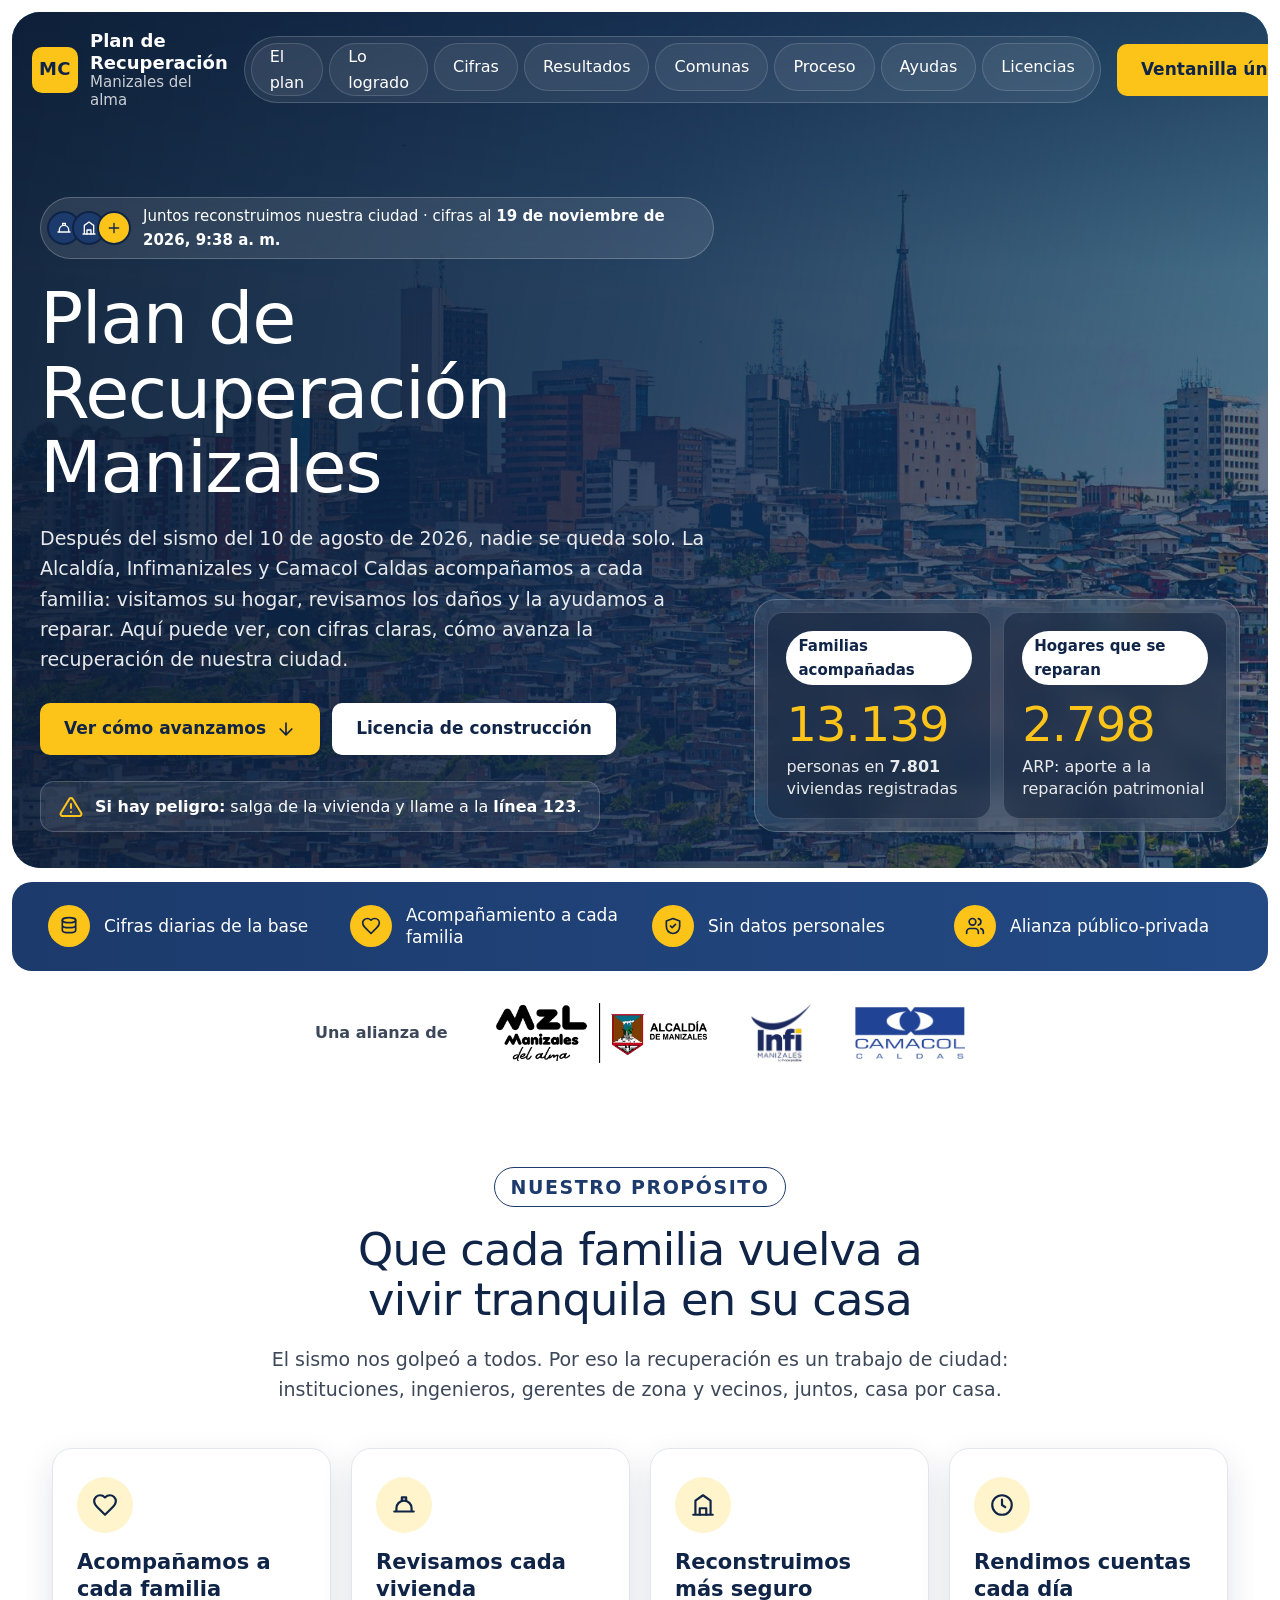
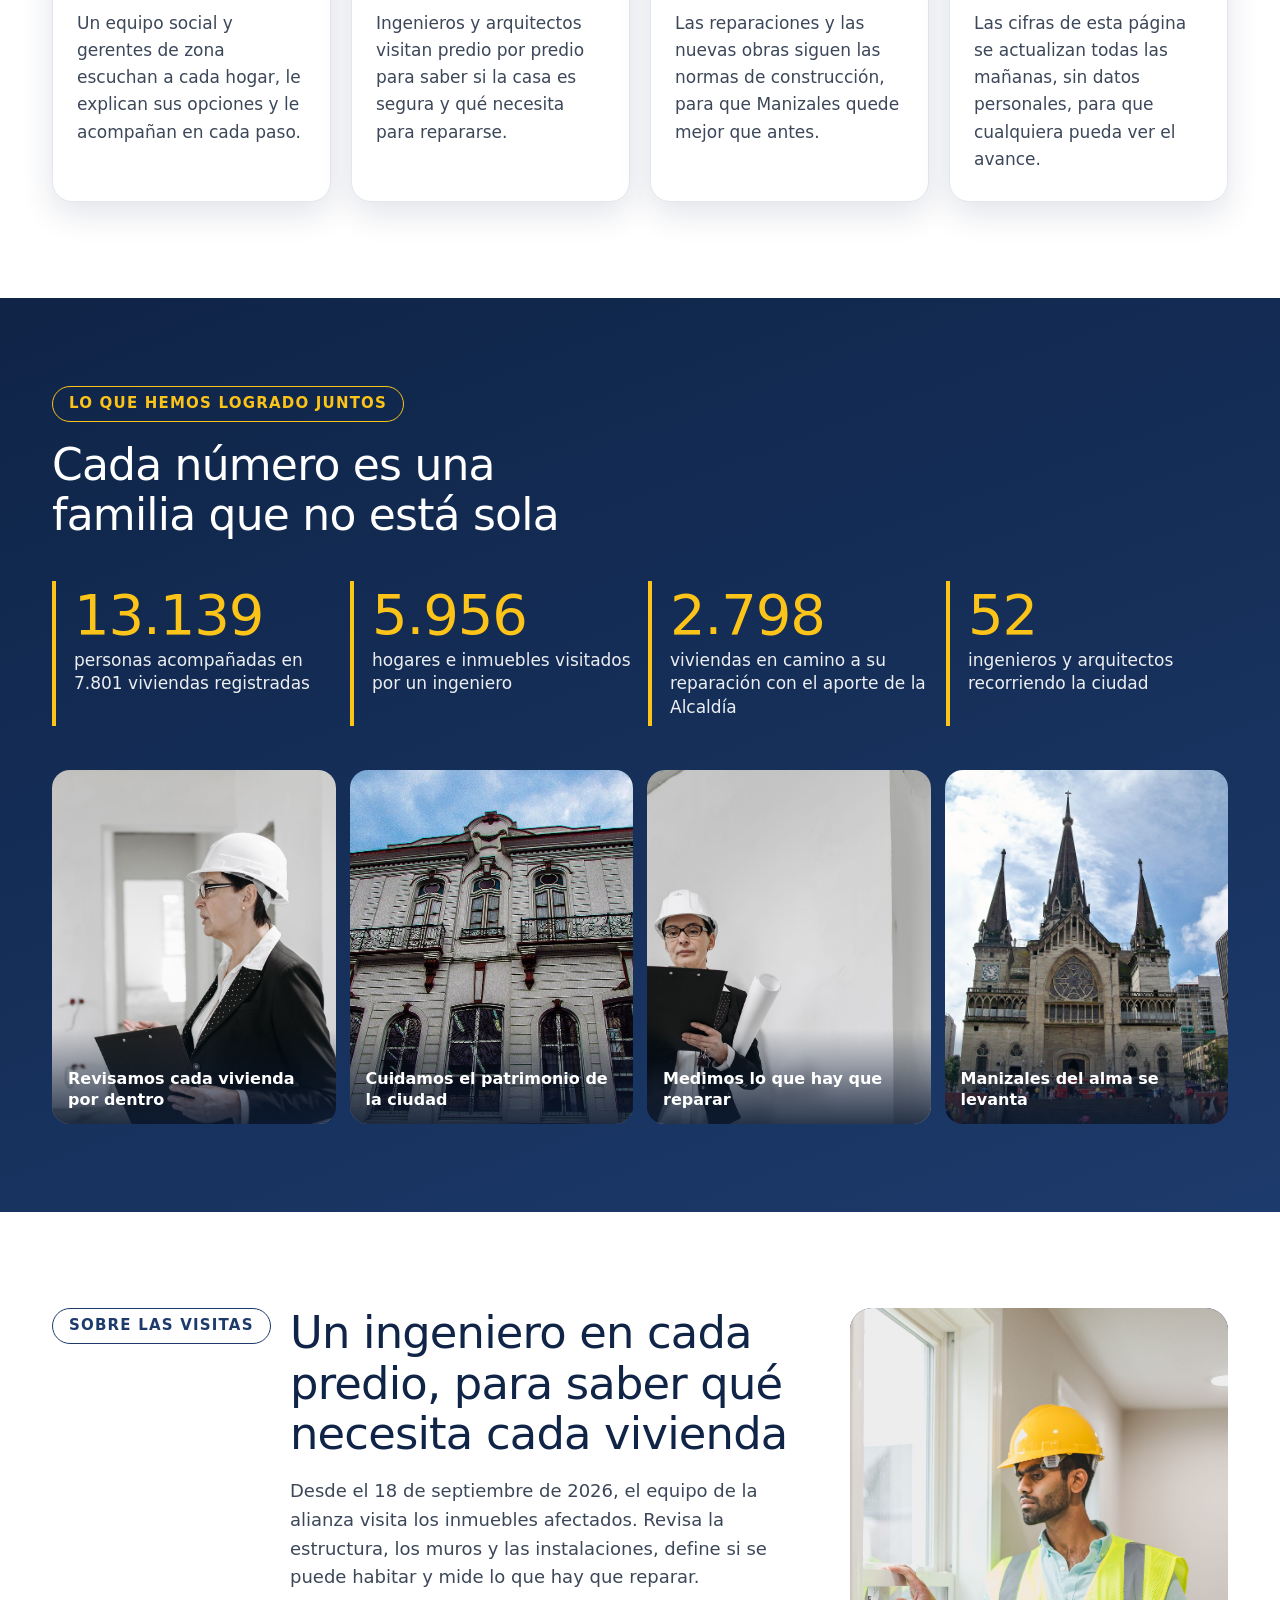
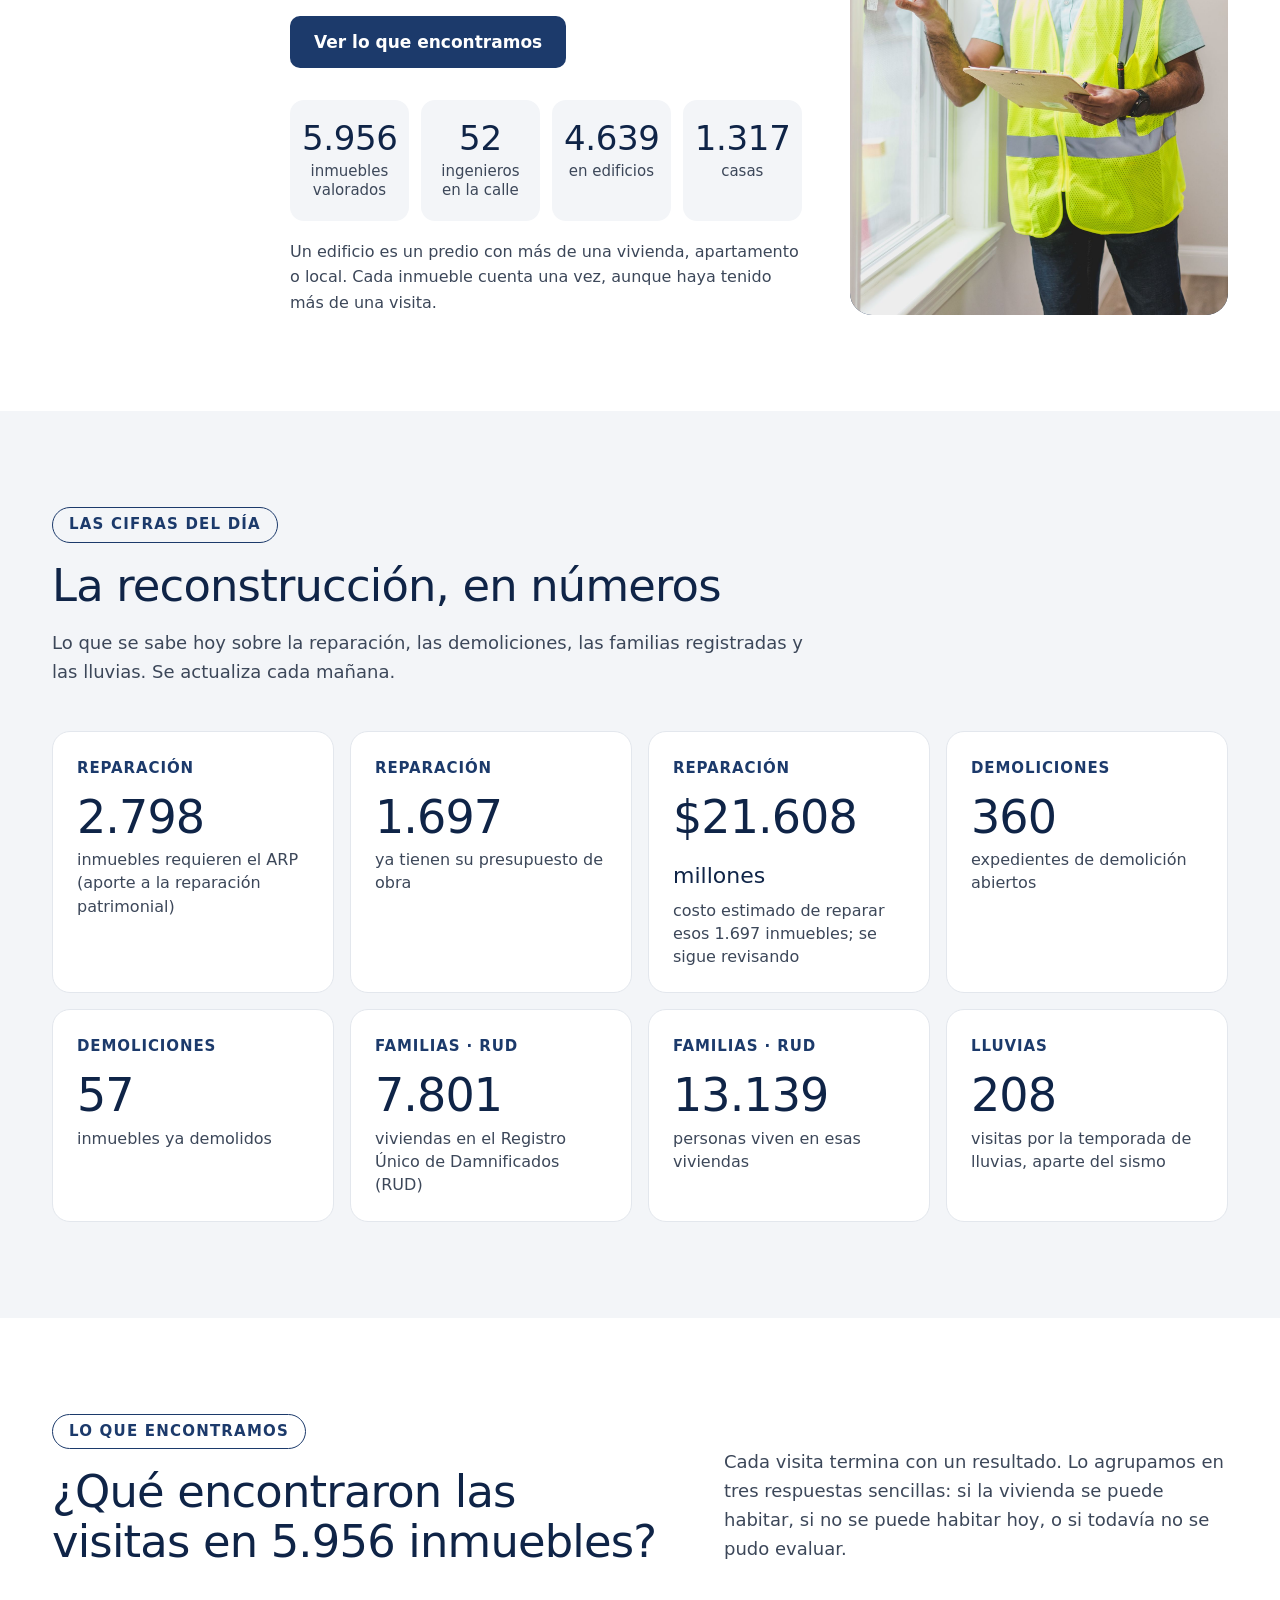
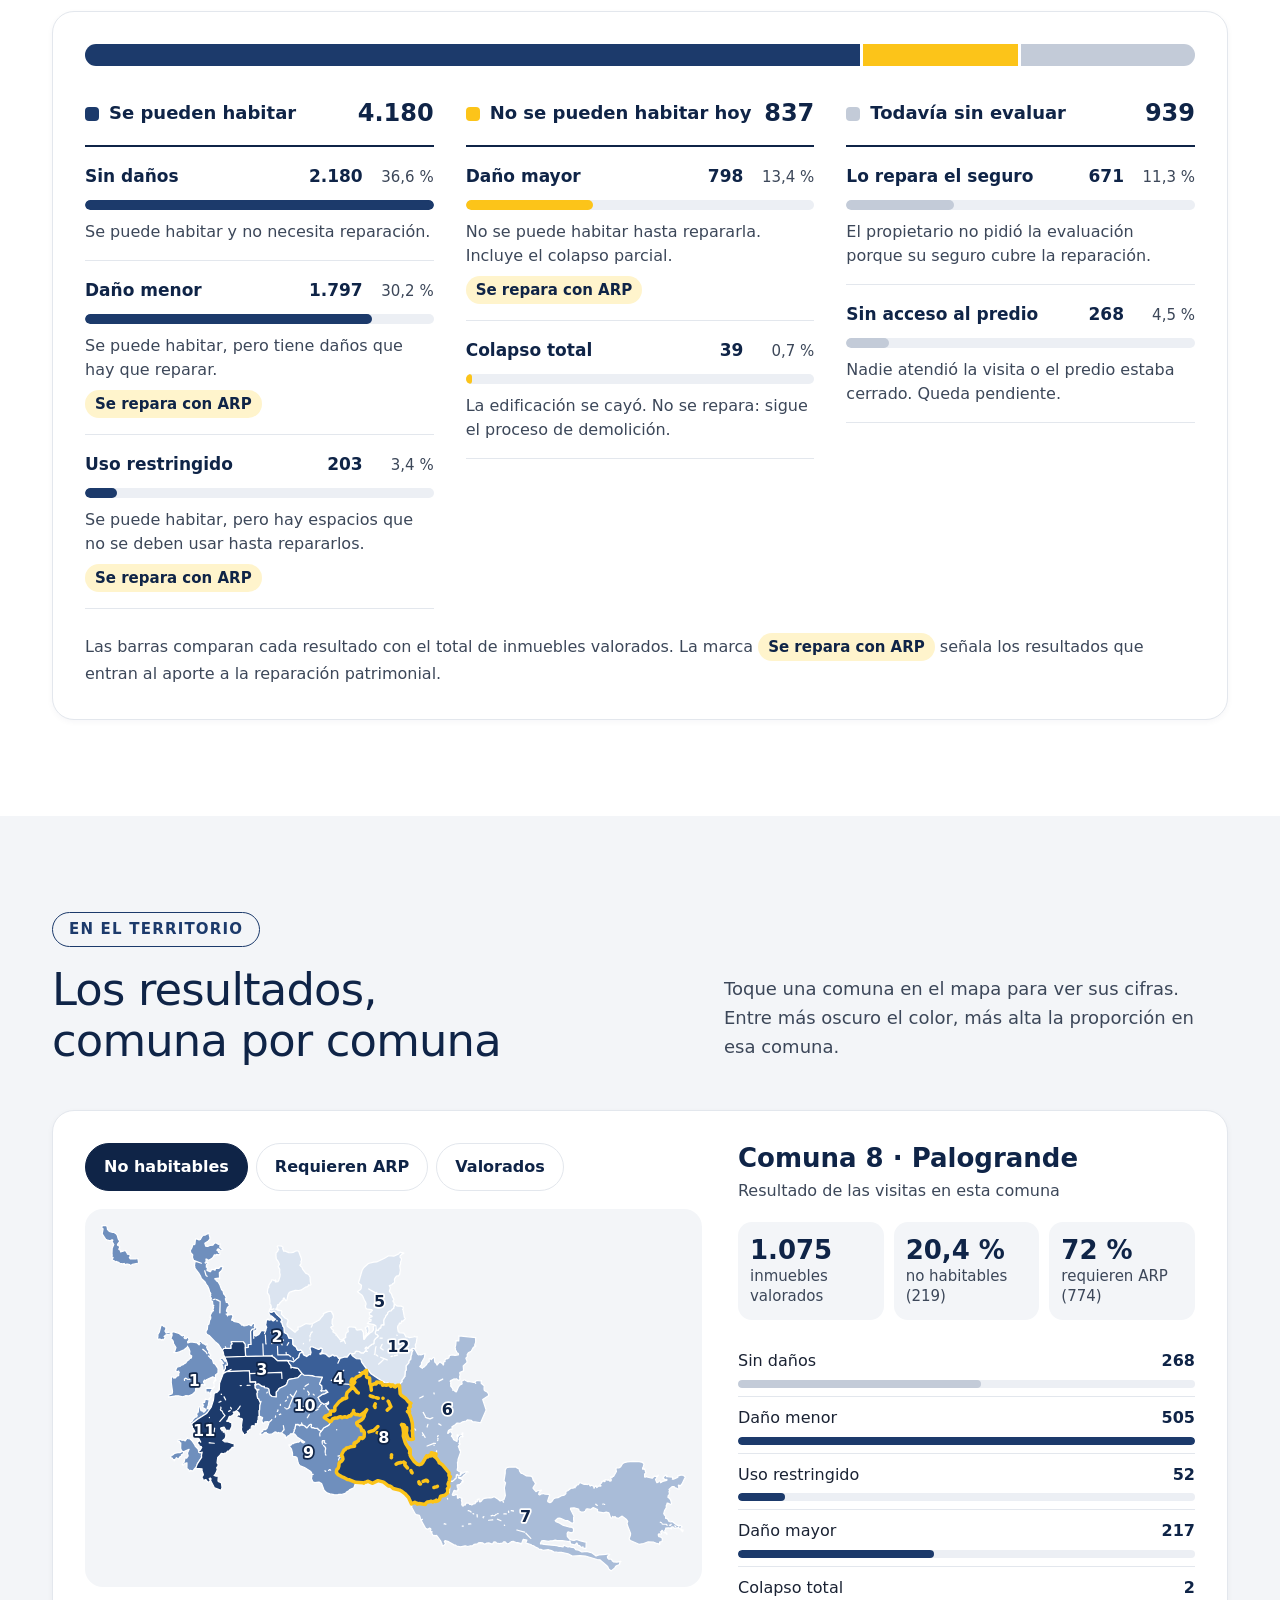
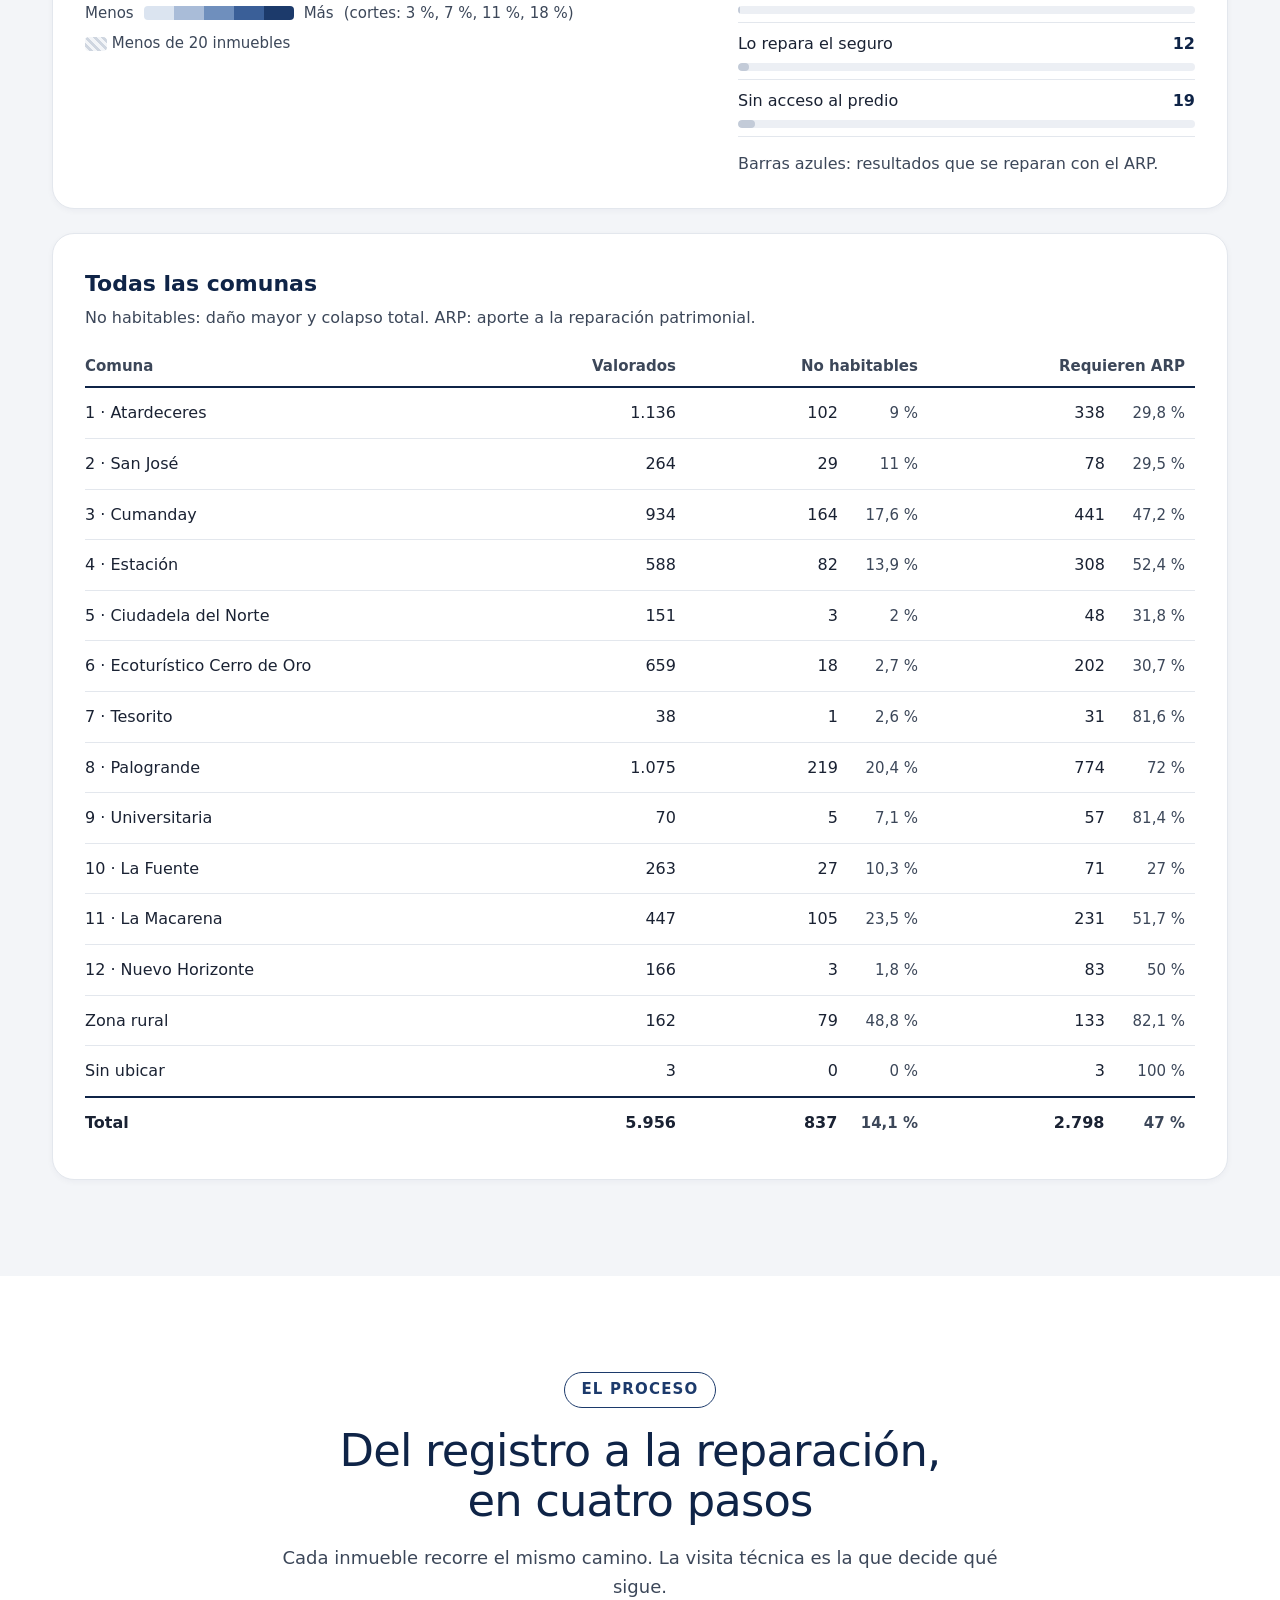
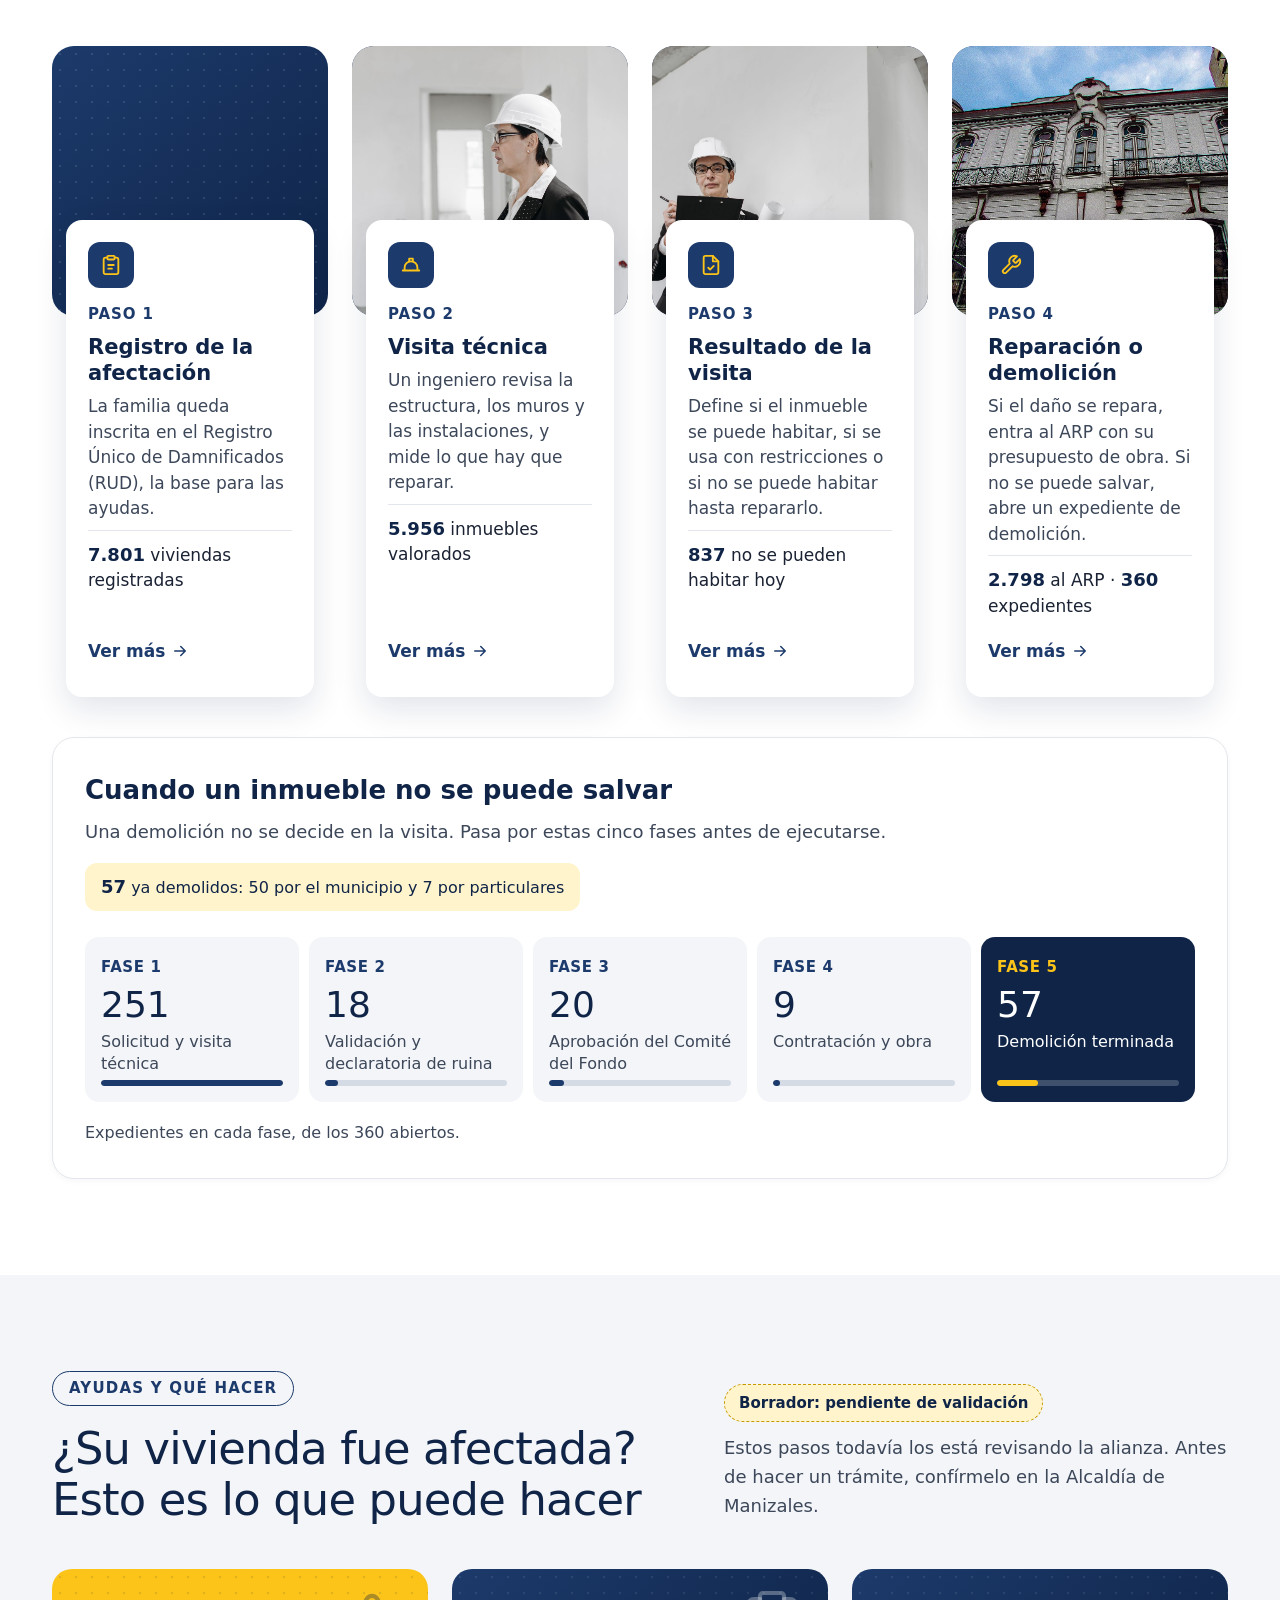
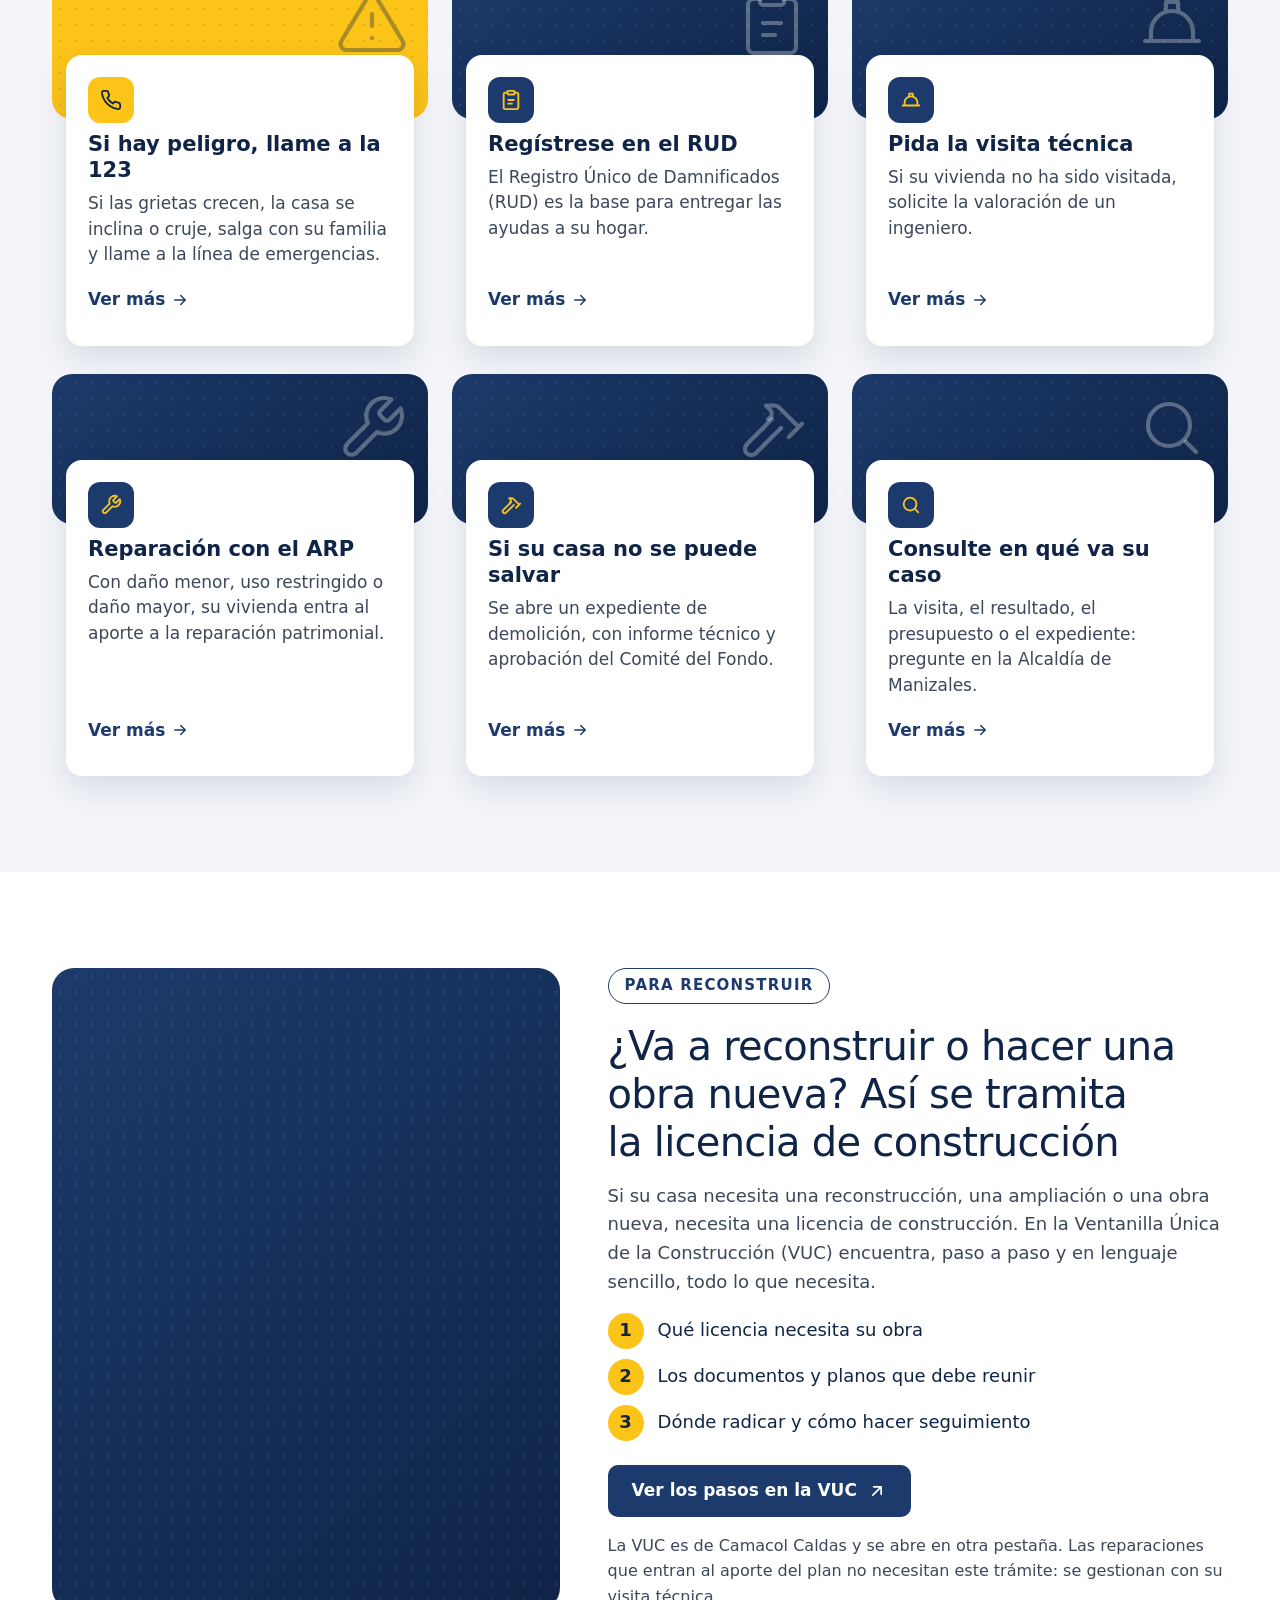
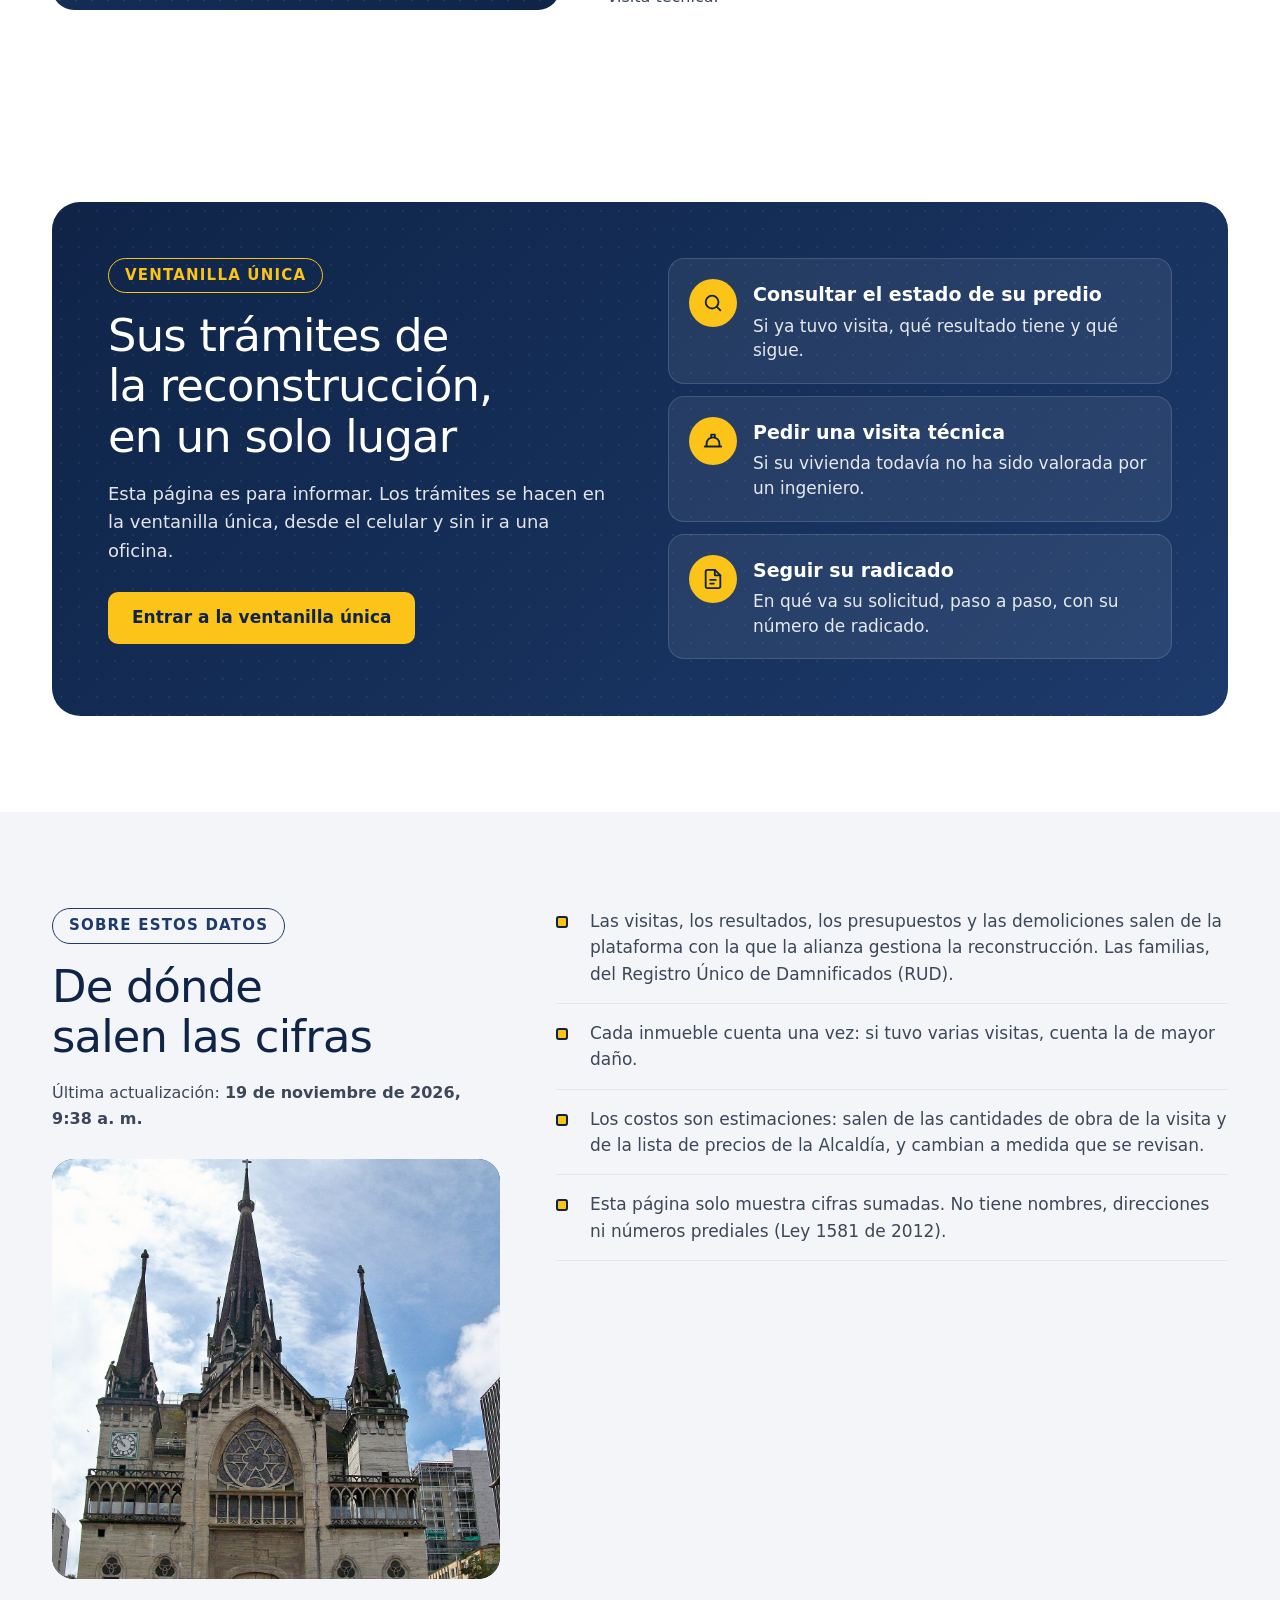
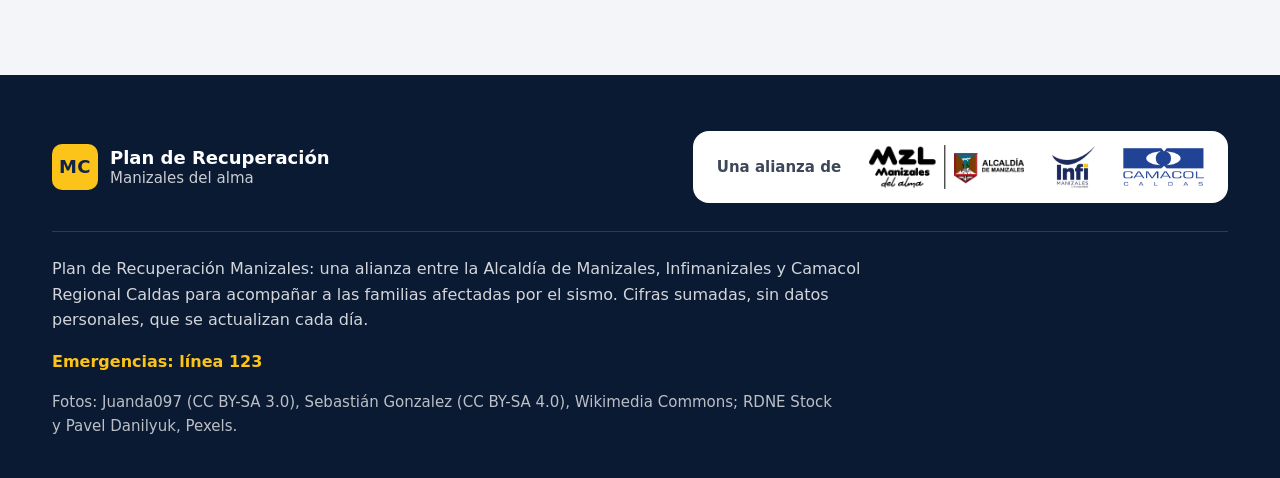
==== commit 24b16dd2: "Plan de Recuperación Manizales: título, tono de fundación (propósito, lo logrado, galería) y licenci" ====
--- a/index.html
+++ b/index.html
@@ -6,8 +6,8 @@
 <!-- Solo sus propios archivos: lee las cifras de datos/ y no se conecta con ningún otro servidor. Los trámites viven aparte, en ventanilla/. -->
 <meta http-equiv="Content-Security-Policy" content="default-src 'none'; script-src 'self'; style-src 'self' https://fonts.googleapis.com; font-src https://fonts.gstatic.com; img-src 'self' data:; connect-src 'self'; base-uri 'none'; form-action 'none'">
 <meta name="referrer" content="no-referrer">
-<title>Reconstrucción de Manizales · Manizales Construye</title>
-<meta name="description" content="Cómo avanza la reconstrucción de Manizales después del sismo del 10 de agosto de 2026: visitas técnicas, resultados, comunas, reparación, demoliciones y ayudas. Cifras públicas que se actualizan cada día.">
+<title>Plan de Recuperación Manizales</title>
+<meta name="description" content="Plan de Recuperación Manizales: así acompañamos a las familias afectadas por el sismo del 10 de agosto de 2026. Visitas técnicas, reparación de viviendas, cifras que se actualizan cada día y cómo tramitar su licencia de construcción.">
 <meta name="theme-color" content="#0f2447">
 <link rel="icon" href="data:image/svg+xml,%3Csvg xmlns='http://www.w3.org/2000/svg' viewBox='0 0 64 64'%3E%3Crect width='64' height='64' rx='12' fill='%23fcc419'/%3E%3Ctext x='32' y='42' font-family='Arial' font-weight='700' font-size='26' text-anchor='middle' fill='%230f2447'%3EMC%3C/text%3E%3C/svg%3E">
 <link rel="preconnect" href="https://fonts.googleapis.com">
@@ -23,18 +23,20 @@
 <header class="portada" id="inicio">
   <div class="portada-velo">
     <div class="barra">
-      <a class="marca" href="#inicio" aria-label="Manizales Construye, inicio">
+      <a class="marca" href="#inicio" aria-label="Plan de Recuperación Manizales, inicio">
         <span class="sello" aria-hidden="true">MC</span>
-        <span class="marca-txt"><b>Manizales Construye</b><span>Reconstrucción de Manizales</span></span>
+        <span class="marca-txt"><b>Plan de Recuperación</b><span>Manizales del alma</span></span>
       </a>
       <nav class="nav" id="nav" aria-label="Secciones">
         <ul>
-          <li><a href="#visitas">Visitas</a></li>
+          <li><a href="#mision">El plan</a></li>
+          <li><a href="#impacto">Lo logrado</a></li>
           <li><a href="#cifras">Cifras</a></li>
           <li><a href="#resultados">Resultados</a></li>
           <li><a href="#comunas">Comunas</a></li>
           <li><a href="#proceso">Proceso</a></li>
           <li><a href="#ayudas">Ayudas</a></li>
+          <li><a href="#licencias">Licencias</a></li>
           <li class="solo-movil"><a href="ventanilla/">Ventanilla única</a></li>
         </ul>
       </nav>
@@ -52,14 +54,14 @@
             <i><svg viewBox="0 0 24 24"><path d="M3 21h18M5 21V8l7-5 7 5v13"/><path d="M9 21v-6h6v6"/></svg></i>
             <i class="am"><svg viewBox="0 0 24 24"><path d="M12 5v14M5 12h14"/></svg></i>
           </span>
-          <span>Cifras al <b data-dato="corte">11 de noviembre de 2026, 8:09 a. m.</b></span>
+          <span>Juntos reconstruimos nuestra ciudad · cifras al <b data-dato="corte">11 de noviembre de 2026, 8:09 a. m.</b></span>
         </p>
-        <h1>Así avanza la reconstrucción de Manizales</h1>
-        <p class="lead">Después del sismo del 10 de agosto de 2026, ingenieros recorren la ciudad predio por predio. Aquí está, en cifras sencillas, lo que han encontrado y lo que sigue.</p>
+        <h1>Plan de Recuperación Manizales</h1>
+        <p class="lead">Después del sismo del 10 de agosto de 2026, nadie se queda solo. La Alcaldía, Infimanizales y Camacol Caldas acompañamos a cada familia: visitamos su hogar, revisamos los daños y la ayudamos a reparar. Aquí puede ver, con cifras claras, cómo avanza la recuperación de nuestra ciudad.</p>
         <div class="acciones">
-          <a class="boton amarillo" href="#cifras">Ver las cifras
+          <a class="boton amarillo" href="#impacto">Ver cómo avanzamos
             <svg viewBox="0 0 24 24" aria-hidden="true"><path d="M12 5v14M19 12l-7 7-7-7"/></svg></a>
-          <a class="boton blanco" href="ventanilla/">Ventanilla única</a>
+          <a class="boton blanco" href="#licencias">Licencia de construcción</a>
         </div>
         <p class="aviso-123">
           <svg viewBox="0 0 24 24" aria-hidden="true"><path d="M12 9v4M12 17h.01"/><path d="M10.3 3.9 1.8 18a2 2 0 0 0 1.7 3h17a2 2 0 0 0 1.7-3L13.7 3.9a2 2 0 0 0-3.4 0z"/></svg>
@@ -69,12 +71,12 @@
 
       <div class="vidrios" aria-label="Cifras del día">
         <div class="vidrio">
-          <span class="vidrio-rot">Inmuebles valorados</span>
-          <span class="vidrio-num" data-dato="total">4.763</span>
-          <span class="vidrio-txt">por <b data-dato="ingenieros">37</b> ingenieros, predio por predio</span>
+          <span class="vidrio-rot">Familias acompañadas</span>
+          <span class="vidrio-num" data-dato="personas">13.139</span>
+          <span class="vidrio-txt">personas en <b data-dato="viviendas">7.801</b> viviendas registradas</span>
         </div>
         <div class="vidrio">
-          <span class="vidrio-rot">Se reparan con el ARP</span>
+          <span class="vidrio-rot">Hogares que se reparan</span>
           <span class="vidrio-num" data-dato="arp">2.115</span>
           <span class="vidrio-txt">ARP: aporte a la reparación patrimonial</span>
         </div>
@@ -88,7 +90,7 @@
   <section class="banda" aria-label="Lo que respalda esta información">
     <ul>
       <li><span class="b-ic"><svg viewBox="0 0 24 24" aria-hidden="true"><ellipse cx="12" cy="5" rx="8" ry="3"/><path d="M4 5v6c0 1.7 3.6 3 8 3s8-1.3 8-3V5M4 11v6c0 1.7 3.6 3 8 3s8-1.3 8-3v-6"/></svg></span>Cifras diarias de la base</li>
-      <li><span class="b-ic"><svg viewBox="0 0 24 24" aria-hidden="true"><path d="M3 18h18M5 18v-3a7 7 0 0 1 14 0v3M10 8V5h4v3"/></svg></span>Visitas de ingenieros certificados</li>
+      <li><span class="b-ic"><svg viewBox="0 0 24 24" aria-hidden="true"><path d="M19 14c1.5-1.5 3-3.2 3-5.5A5.5 5.5 0 0 0 16.5 3c-1.8 0-3 .5-4.5 2-1.5-1.5-2.7-2-4.5-2A5.5 5.5 0 0 0 2 8.5c0 2.3 1.5 4 3 5.5l7 7z"/></svg></span>Acompañamiento a cada familia</li>
       <li><span class="b-ic"><svg viewBox="0 0 24 24" aria-hidden="true"><path d="M12 3 4 6v6c0 5 3.4 8.3 8 9 4.6-.7 8-4 8-9V6z"/><path d="m9 12 2 2 4-4"/></svg></span>Sin datos personales</li>
       <li><span class="b-ic"><svg viewBox="0 0 24 24" aria-hidden="true"><path d="M16 21v-2a4 4 0 0 0-4-4H6a4 4 0 0 0-4 4v2"/><circle cx="9" cy="7" r="4"/><path d="M22 21v-2a4 4 0 0 0-3-3.9M16 3.1a4 4 0 0 1 0 7.8"/></svg></span>Alianza público-privada</li>
     </ul>
@@ -103,6 +105,61 @@
         <img class="l-infi" src="img/infi.webp" alt="Infimanizales" width="123" height="120">
         <img class="l-cam" src="img/cam.webp" alt="Camacol Regional Caldas" width="255" height="120">
       </div>
+    </div>
+  </section>
+
+  <!-- ============ LA MISIÓN (estilo de fundación: por qué existe el plan) ============ -->
+  <section class="seccion mision" id="mision" aria-labelledby="h-mision">
+    <div class="envoltura">
+      <div class="cabeza centro">
+        <p class="rotulo">Nuestro propósito</p>
+        <h2 id="h-mision">Que cada familia vuelva a vivir tranquila en su casa</h2>
+        <p>El sismo nos golpeó a todos. Por eso la recuperación es un trabajo de ciudad: instituciones, ingenieros, gerentes de zona y vecinos, juntos, casa por casa.</p>
+      </div>
+      <ul class="valores">
+        <li class="valor">
+          <span class="valor-ic"><svg viewBox="0 0 24 24" aria-hidden="true"><path d="M19 14c1.5-1.5 3-3.2 3-5.5A5.5 5.5 0 0 0 16.5 3c-1.8 0-3 .5-4.5 2-1.5-1.5-2.7-2-4.5-2A5.5 5.5 0 0 0 2 8.5c0 2.3 1.5 4 3 5.5l7 7z"/></svg></span>
+          <h3>Acompañamos a cada familia</h3>
+          <p>Un equipo social y gerentes de zona escuchan a cada hogar, le explican sus opciones y le acompañan en cada paso.</p>
+        </li>
+        <li class="valor">
+          <span class="valor-ic"><svg viewBox="0 0 24 24" aria-hidden="true"><path d="M3 18h18M5 18v-3a7 7 0 0 1 14 0v3M10 8V5h4v3"/></svg></span>
+          <h3>Revisamos cada vivienda</h3>
+          <p>Ingenieros y arquitectos visitan predio por predio para saber si la casa es segura y qué necesita para repararse.</p>
+        </li>
+        <li class="valor">
+          <span class="valor-ic"><svg viewBox="0 0 24 24" aria-hidden="true"><path d="M3 21h18M5 21V8l7-5 7 5v13"/><path d="M9 21v-6h6v6"/></svg></span>
+          <h3>Reconstruimos más seguro</h3>
+          <p>Las reparaciones y las nuevas obras siguen las normas de construcción, para que Manizales quede mejor que antes.</p>
+        </li>
+        <li class="valor">
+          <span class="valor-ic"><svg viewBox="0 0 24 24" aria-hidden="true"><circle cx="12" cy="12" r="9"/><path d="M12 7v5l3 2"/></svg></span>
+          <h3>Rendimos cuentas cada día</h3>
+          <p>Las cifras de esta página se actualizan todas las mañanas, sin datos personales, para que cualquiera pueda ver el avance.</p>
+        </li>
+      </ul>
+    </div>
+  </section>
+
+  <!-- ============ LO LOGRADO ============ -->
+  <section class="impacto" id="impacto" aria-labelledby="h-impacto">
+    <div class="envoltura">
+      <div class="impacto-cabeza">
+        <p class="rotulo claro">Lo que hemos logrado juntos</p>
+        <h2 id="h-impacto">Cada número es una familia que no está sola</h2>
+      </div>
+      <ul class="impacto-cifras">
+        <li><b data-dato="personas">13.139</b><span>personas acompañadas en <span data-dato="viviendas">7.801</span> viviendas registradas</span></li>
+        <li><b data-dato="total">4.763</b><span>hogares e inmuebles visitados por un ingeniero</span></li>
+        <li><b data-dato="arp">2.115</b><span>viviendas en camino a su reparación con el aporte de la Alcaldía</span></li>
+        <li><b data-dato="ingenieros">37</b><span>ingenieros y arquitectos recorriendo la ciudad</span></li>
+      </ul>
+      <ul class="galeria" aria-label="Imágenes de la recuperación">
+        <li><figure><img src="img/fotos/ingeniera-obra.jpg" alt="Una ingeniera con casco revisa el interior de una vivienda" width="1600" height="1068" loading="lazy"><figcaption>Revisamos cada vivienda por dentro</figcaption></figure></li>
+        <li><figure><img src="img/fotos/casa-centro.jpg" alt="Fachada de una casa del centro histórico de Manizales" width="1280" height="863" loading="lazy"><figcaption>Cuidamos el patrimonio de la ciudad</figcaption></figure></li>
+        <li><figure><img src="img/fotos/ingeniera-planos.jpg" alt="Una ingeniera toma notas en su planilla durante la revisión" width="1600" height="1068" loading="lazy"><figcaption>Medimos lo que hay que reparar</figcaption></figure></li>
+        <li><figure><img src="img/fotos/catedral.jpg" alt="Fachada de la catedral basílica de Manizales" width="1280" height="1707" loading="lazy"><figcaption>Manizales del alma se levanta</figcaption></figure></li>
+      </ul>
     </div>
   </section>
 
@@ -396,6 +453,26 @@
     </div>
   </section>
 
+  <!-- ============ LICENCIA DE CONSTRUCCIÓN (VUC) ============ -->
+  <section class="seccion licencias" id="licencias" aria-labelledby="h-licencias">
+    <div class="envoltura licencia">
+      <figure class="foto licencia-foto"><img src="img/fotos/carrera-22.jpg" alt="Carrera 22, en el centro de Manizales, con la catedral al fondo" width="1280" height="960" loading="lazy"></figure>
+      <div class="licencia-texto">
+        <p class="rotulo">Para reconstruir</p>
+        <h2 id="h-licencias">¿Va a reconstruir o hacer una obra nueva? Así se tramita la licencia de construcción</h2>
+        <p>Si su casa necesita una reconstrucción, una ampliación o una obra nueva, necesita una licencia de construcción. En la Ventanilla Única de la Construcción (VUC) encuentra, paso a paso y en lenguaje sencillo, todo lo que necesita.</p>
+        <ul class="pasos-vuc">
+          <li><span>1</span>Qué licencia necesita su obra</li>
+          <li><span>2</span>Los documentos y planos que debe reunir</li>
+          <li><span>3</span>Dónde radicar y cómo hacer seguimiento</li>
+        </ul>
+        <p><a class="boton azul" href="https://vuc.camacolcaldas.com/tramites/licencia-de-construccion" target="_blank" rel="noopener">Ver los pasos en la VUC
+          <svg viewBox="0 0 24 24" aria-hidden="true"><path d="M7 17 17 7M8 7h9v9"/></svg></a></p>
+        <p class="nota">La VUC es de Camacol Caldas y se abre en otra pestaña. Las reparaciones que entran al aporte del plan no necesitan este trámite: se gestionan con su visita técnica.</p>
+      </div>
+    </div>
+  </section>
+
   <!-- ============ VENTANILLA ÚNICA ============ -->
   <section class="seccion" id="ventanilla" aria-labelledby="h-ventanilla">
     <div class="envoltura">
@@ -437,9 +514,9 @@
 <footer class="pie">
   <div class="envoltura">
     <div class="pie-arriba">
-      <a class="marca" href="#inicio" aria-label="Manizales Construye, volver al inicio">
+      <a class="marca" href="#inicio" aria-label="Plan de Recuperación Manizales, volver al inicio">
         <span class="sello" aria-hidden="true">MC</span>
-        <span class="marca-txt"><b>Manizales Construye</b><span>Reconstrucción de Manizales</span></span>
+        <span class="marca-txt"><b>Plan de Recuperación</b><span>Manizales del alma</span></span>
       </a>
       <div class="pie-logos">
         <span>Una alianza de</span>
@@ -448,7 +525,7 @@
         <img class="l-cam" src="img/cam.webp" alt="Camacol Regional Caldas" width="255" height="120">
       </div>
     </div>
-    <p>Información pública de la alianza entre la Alcaldía de Manizales, Infimanizales y Camacol Regional Caldas. Cifras sumadas, sin datos personales, que se actualizan cada día.</p>
+    <p>Plan de Recuperación Manizales: una alianza entre la Alcaldía de Manizales, Infimanizales y Camacol Regional Caldas para acompañar a las familias afectadas por el sismo. Cifras sumadas, sin datos personales, que se actualizan cada día.</p>
     <p class="pie-123"><b>Emergencias: línea 123</b></p>
     <p class="creditos">Fotos: Juanda097 (CC BY-SA 3.0), Sebastián Gonzalez (CC BY-SA 4.0), Wikimedia Commons; RDNE Stock y Pavel Danilyuk, Pexels.</p>
   </div>
--- a/css/estilos.css
+++ b/css/estilos.css
@@ -506,3 +506,38 @@
   .boton:hover { transform: none; }
 }
 .oculto { position: absolute; width: 1px; height: 1px; padding: 0; margin: -1px; overflow: hidden; clip: rect(0 0 0 0); white-space: nowrap; border: 0; }
+
+/* ---------- 19-nov: Plan de Recuperación Manizales, tono de fundación (misión, lo logrado, galería, licencia) ---------- */
+.mision .cabeza p { font-size: 19px; }
+.valores { display: grid; grid-template-columns: repeat(4, minmax(0, 1fr)); gap: 20px; }
+.valor { background: var(--blanco); border: 1px solid var(--borde); border-radius: 20px; padding: 28px 24px; box-shadow: var(--sombra); }
+.valor-ic { width: 56px; height: 56px; display: grid; place-items: center; border-radius: 50%; background: var(--amarillo-claro); color: var(--noche); margin-bottom: 16px; }
+.valor-ic svg { width: 26px; height: 26px; }
+.valor h3 { font-size: 21px; font-weight: 600; margin-bottom: 8px; line-height: 1.25; }
+.valor p { margin: 0; font-size: 17px; }
+.impacto { background: linear-gradient(160deg, var(--noche) 0%, var(--azul) 100%); color: var(--blanco); padding: 88px 0; }
+.impacto-cabeza { max-width: 760px; margin-bottom: 40px; }
+.impacto h2 { color: var(--blanco); font-size: clamp(30px, 4vw, 44px); line-height: 1.15; }
+.impacto-cifras { display: grid; grid-template-columns: repeat(4, minmax(0, 1fr)); gap: 16px; margin-bottom: 44px; }
+.impacto-cifras li { border-left: 4px solid var(--amarillo); padding: 6px 0 6px 18px; display: flex; flex-direction: column; gap: 6px; }
+.impacto-cifras b { font-size: clamp(40px, 5vw, 56px); font-weight: 500; line-height: 1; color: var(--amarillo); letter-spacing: -.02em; font-variant-numeric: tabular-nums; }
+.impacto-cifras span { font-size: 17px; line-height: 1.4; color: rgba(255, 255, 255, .92); }
+.galeria { display: grid; grid-template-columns: repeat(4, minmax(0, 1fr)); gap: 14px; }
+.galeria figure { margin: 0; position: relative; border-radius: 18px; overflow: hidden; aspect-ratio: 4 / 5; }
+.galeria img { width: 100%; height: 100%; object-fit: cover; }
+.galeria figcaption { position: absolute; left: 0; right: 0; bottom: 0; padding: 40px 16px 14px; font-size: 16px; font-weight: 600; line-height: 1.3; color: var(--blanco); background: linear-gradient(transparent, rgba(11, 26, 51, .85)); }
+.licencia { display: grid; grid-template-columns: minmax(0, .9fr) minmax(0, 1.1fr); gap: 48px; align-items: center; }
+.licencia-foto { min-height: 460px; height: 100%; }
+.licencia-texto h2 { font-size: clamp(28px, 3.4vw, 40px); line-height: 1.2; margin-bottom: 16px; }
+.pasos-vuc { display: grid; gap: 10px; margin: 8px 0 24px; }
+.pasos-vuc li { display: flex; align-items: center; gap: 14px; font-size: 18px; font-weight: 500; color: var(--noche); }
+.pasos-vuc span { width: 36px; height: 36px; flex: none; display: grid; place-items: center; border-radius: 50%; background: var(--amarillo); color: var(--noche); font-weight: 700; }
+@media (max-width: 1000px) {
+  .valores, .impacto-cifras, .galeria { grid-template-columns: repeat(2, minmax(0, 1fr)); }
+  .licencia { grid-template-columns: 1fr; gap: 28px; }
+  .licencia-foto { min-height: 280px; }
+}
+@media (max-width: 560px) {
+  .valores, .impacto-cifras { grid-template-columns: 1fr; }
+  .impacto { padding: 64px 0; }
+}
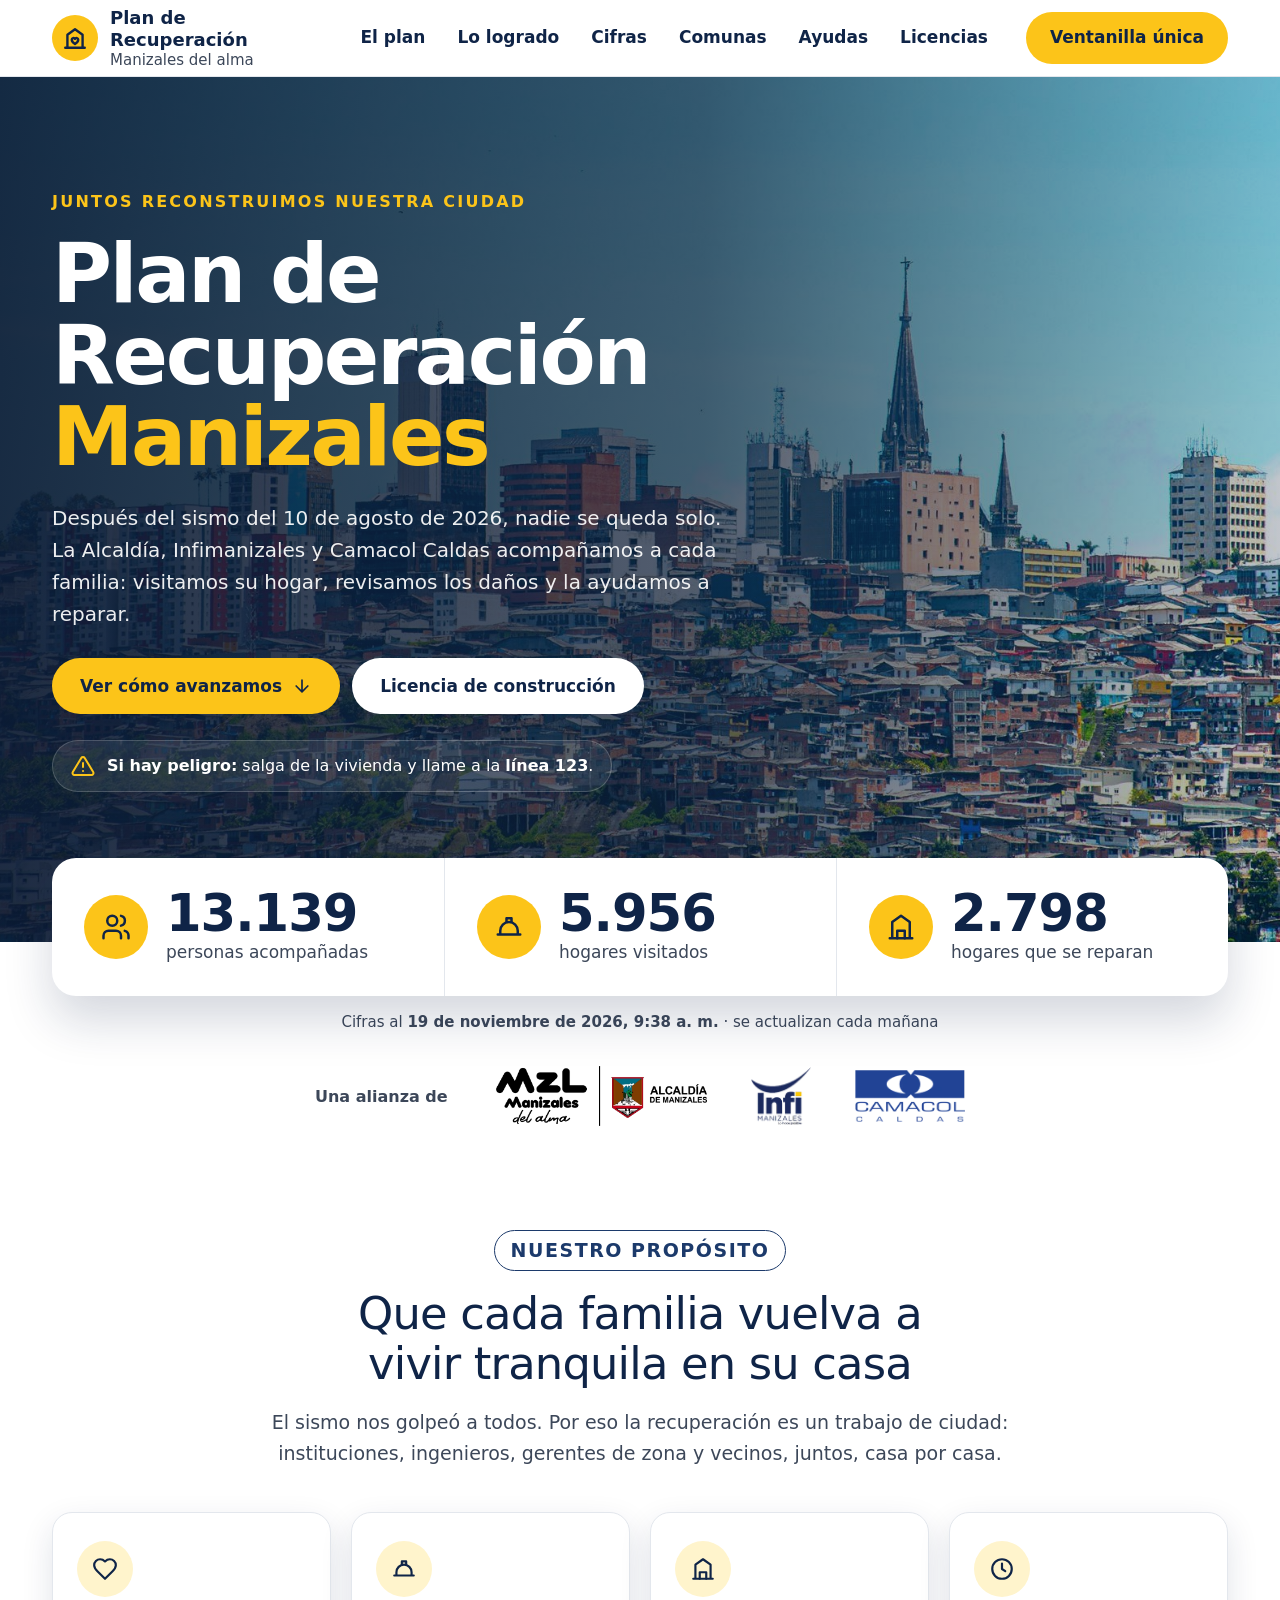
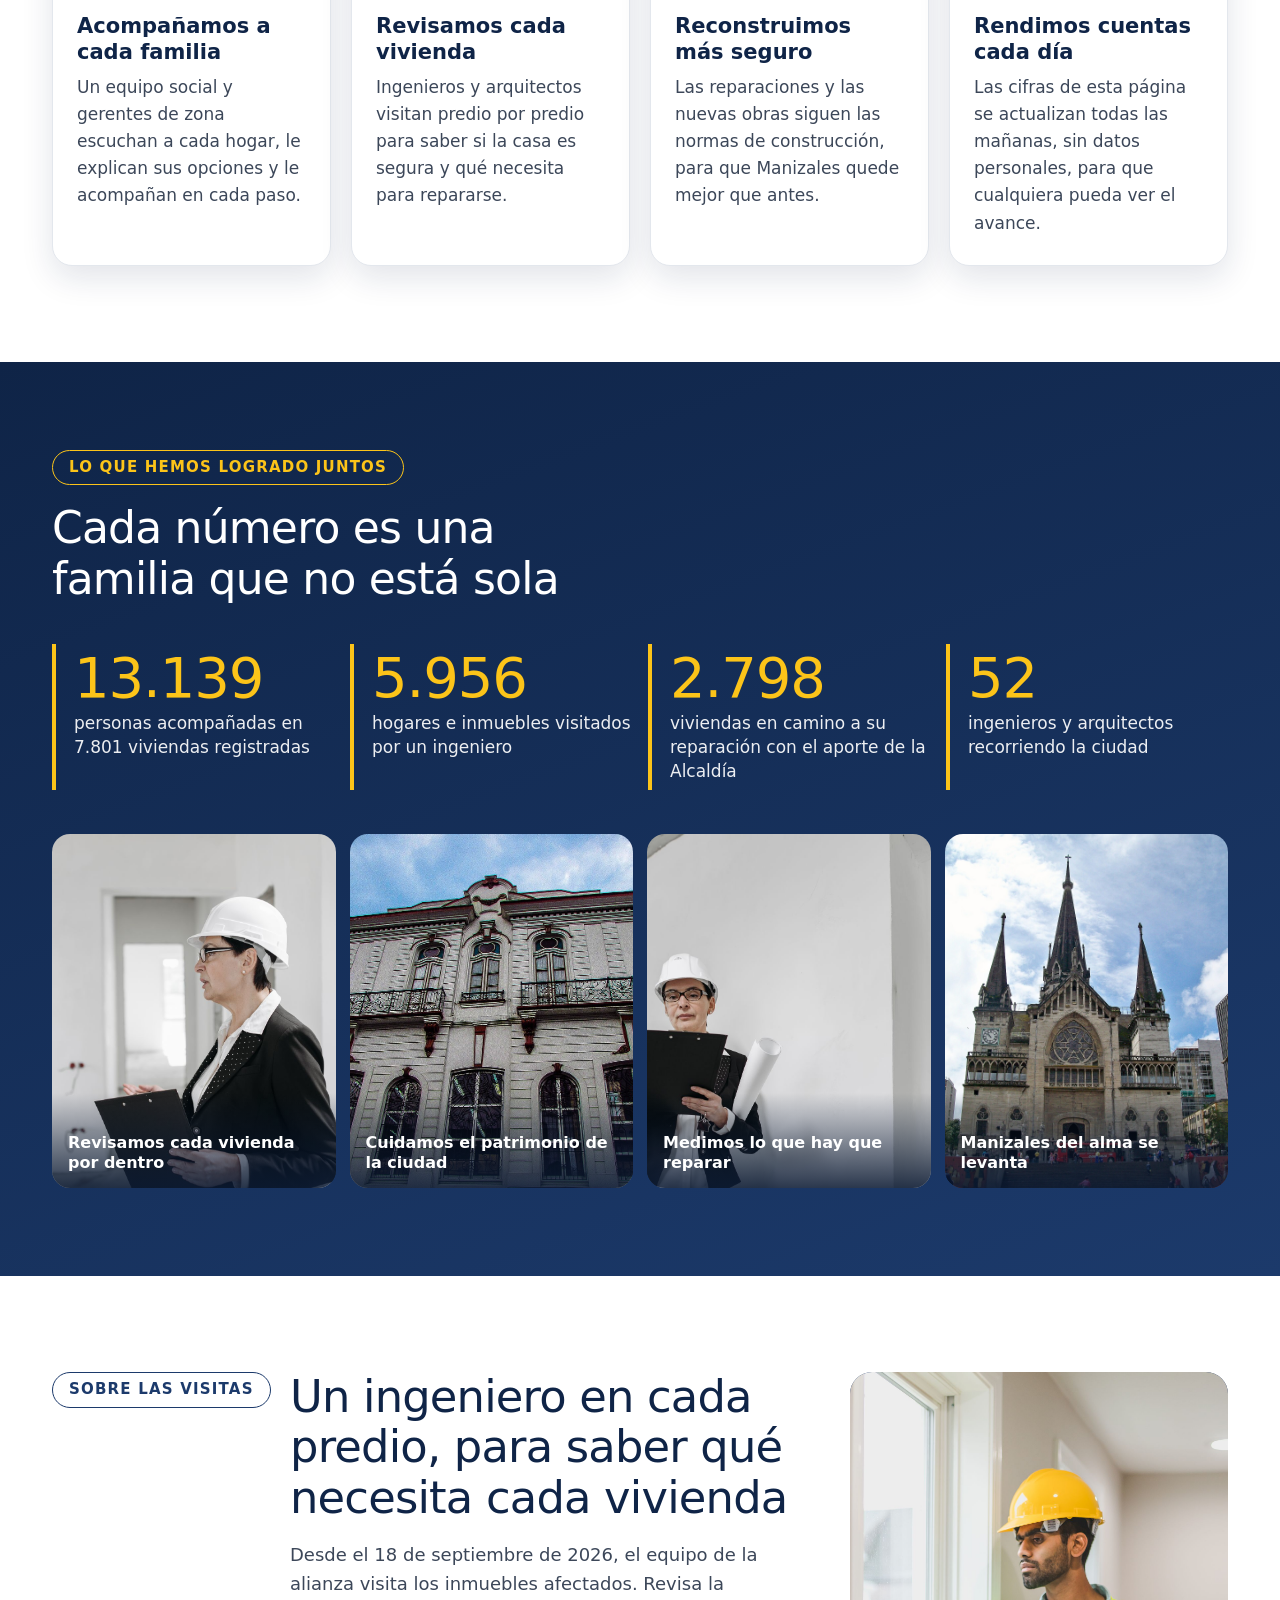
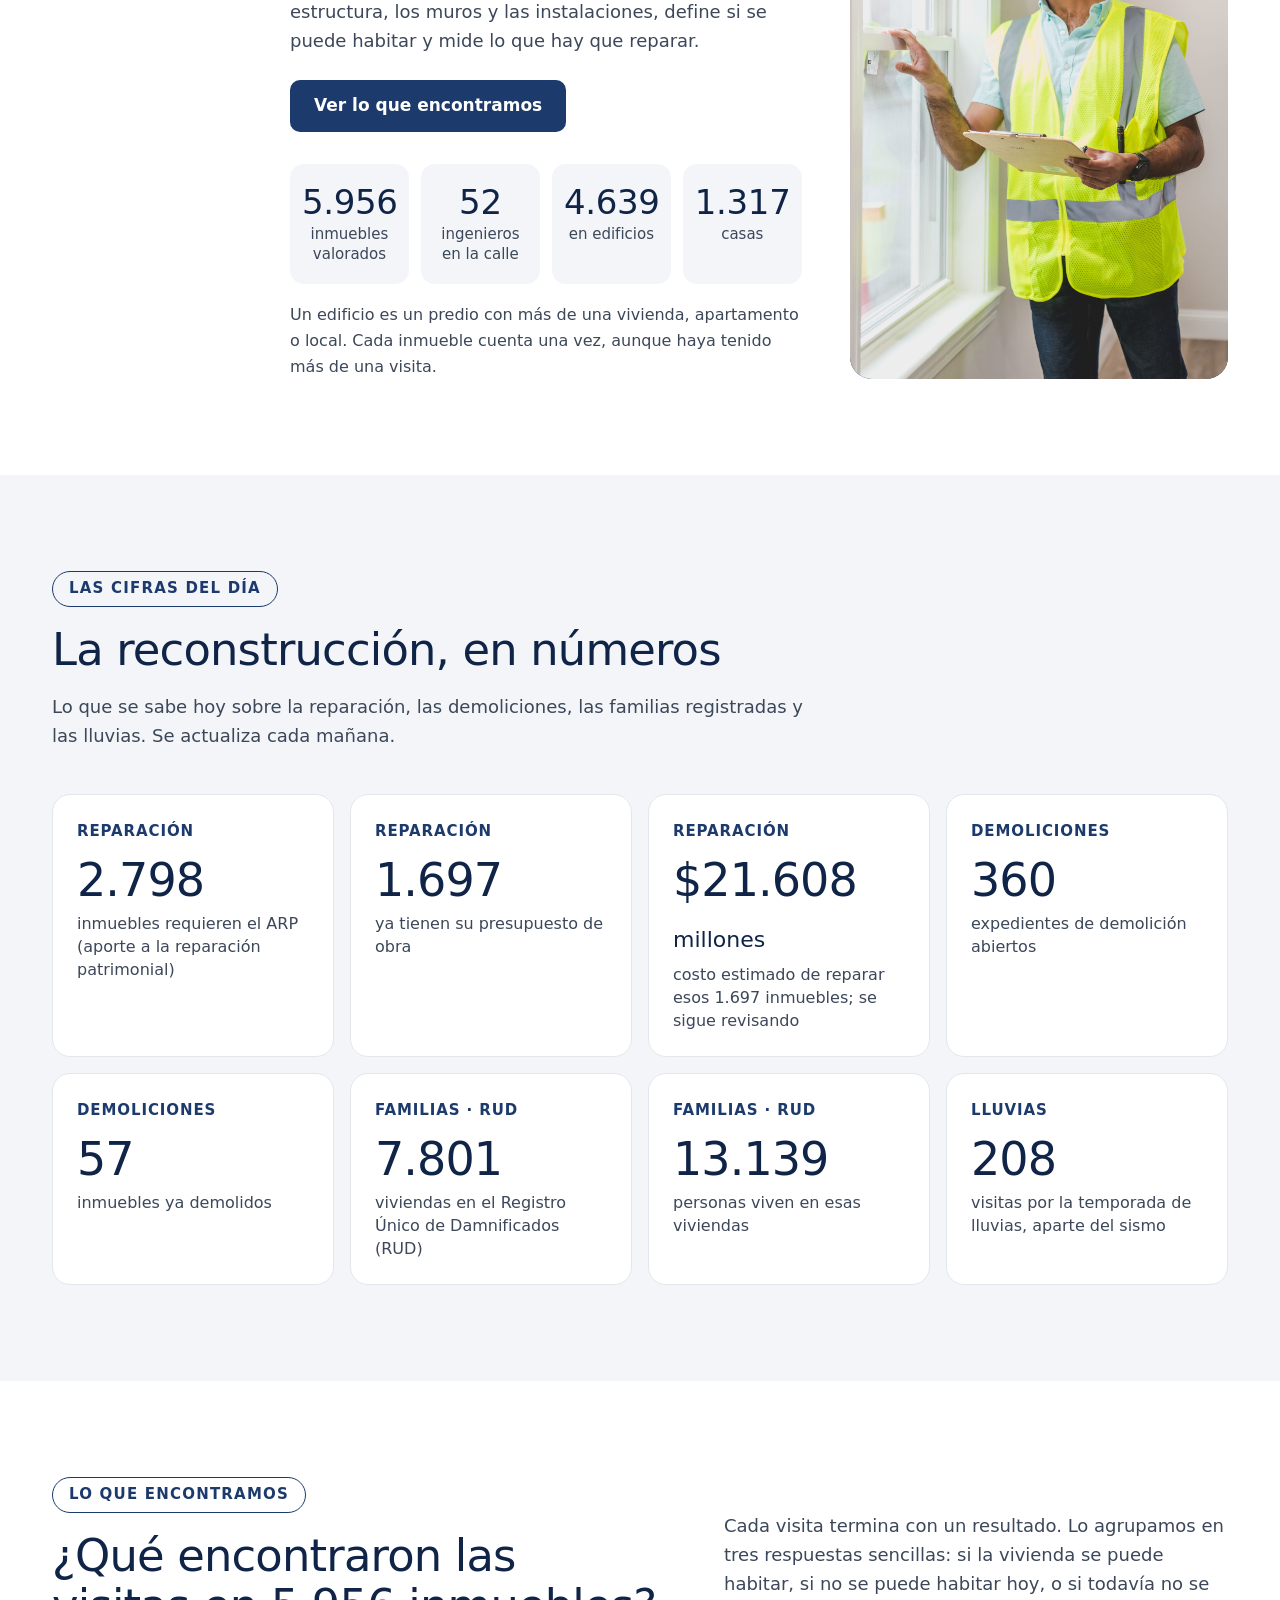
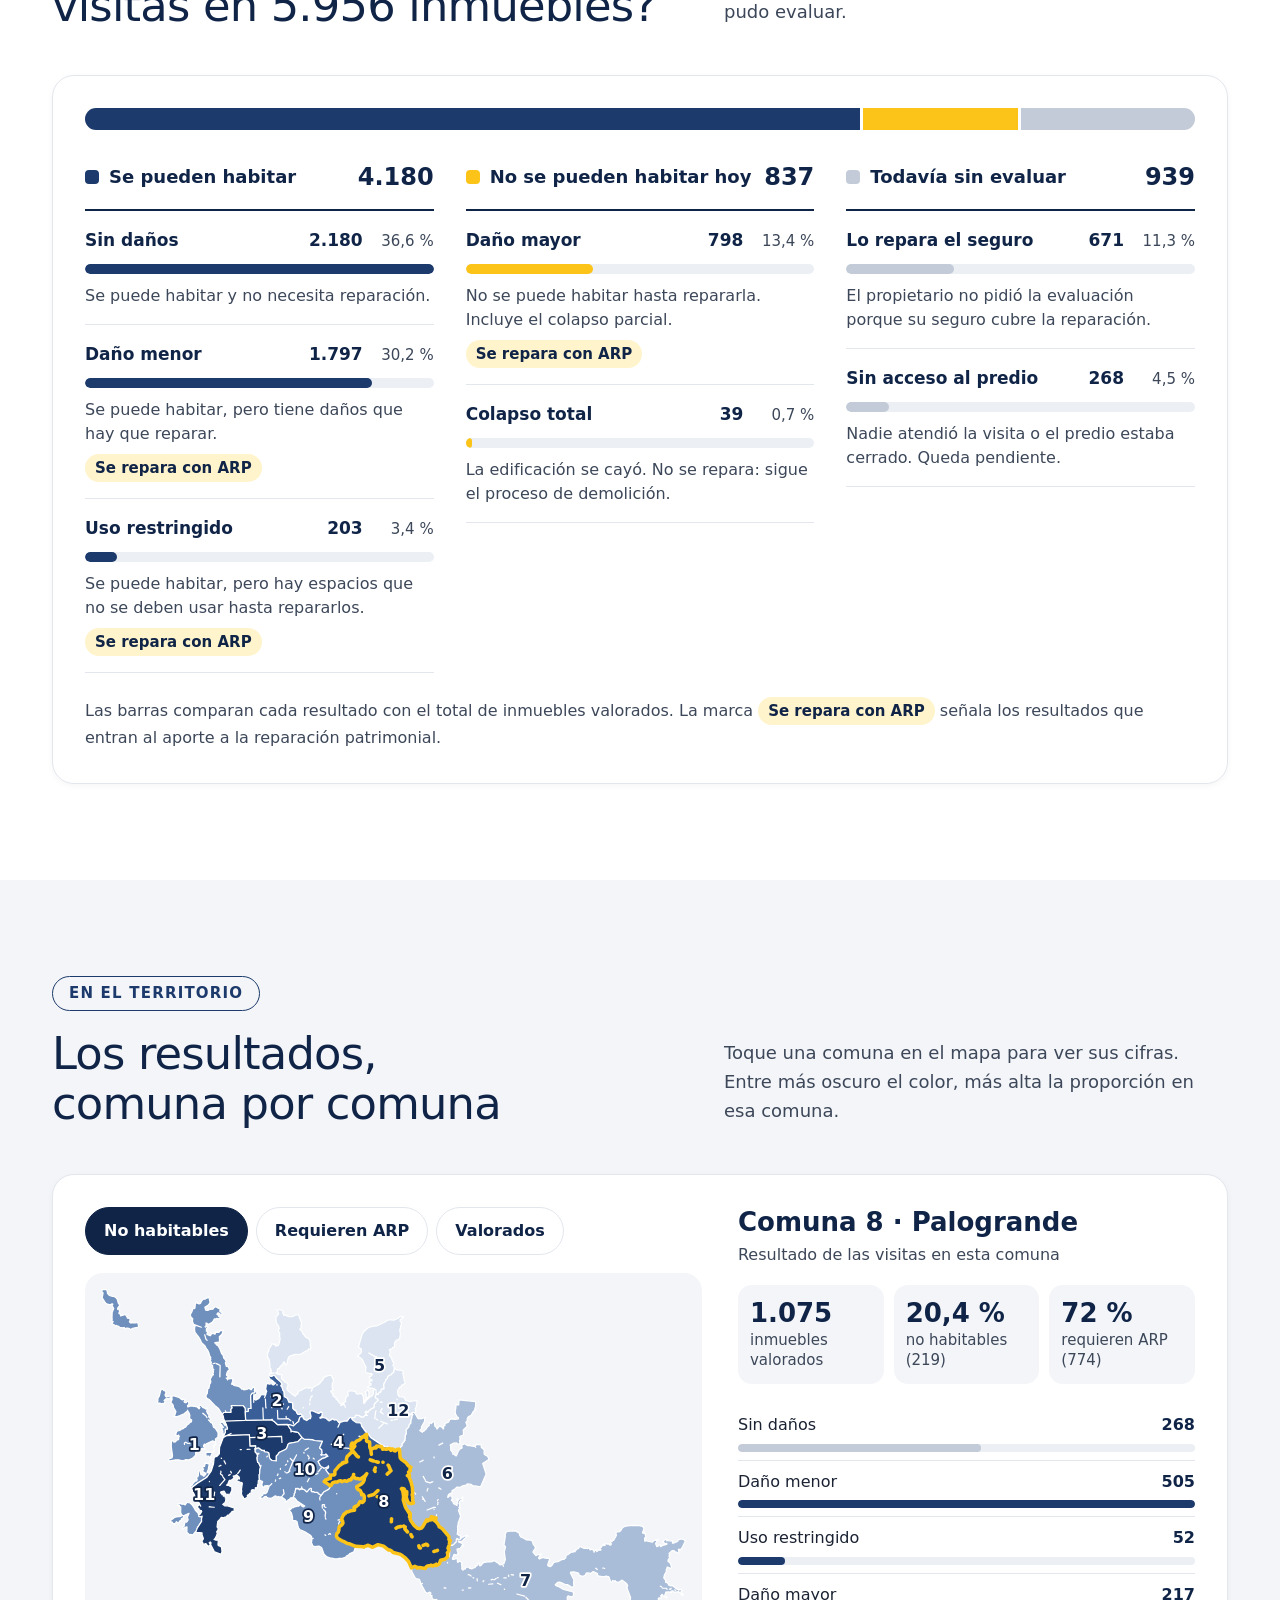
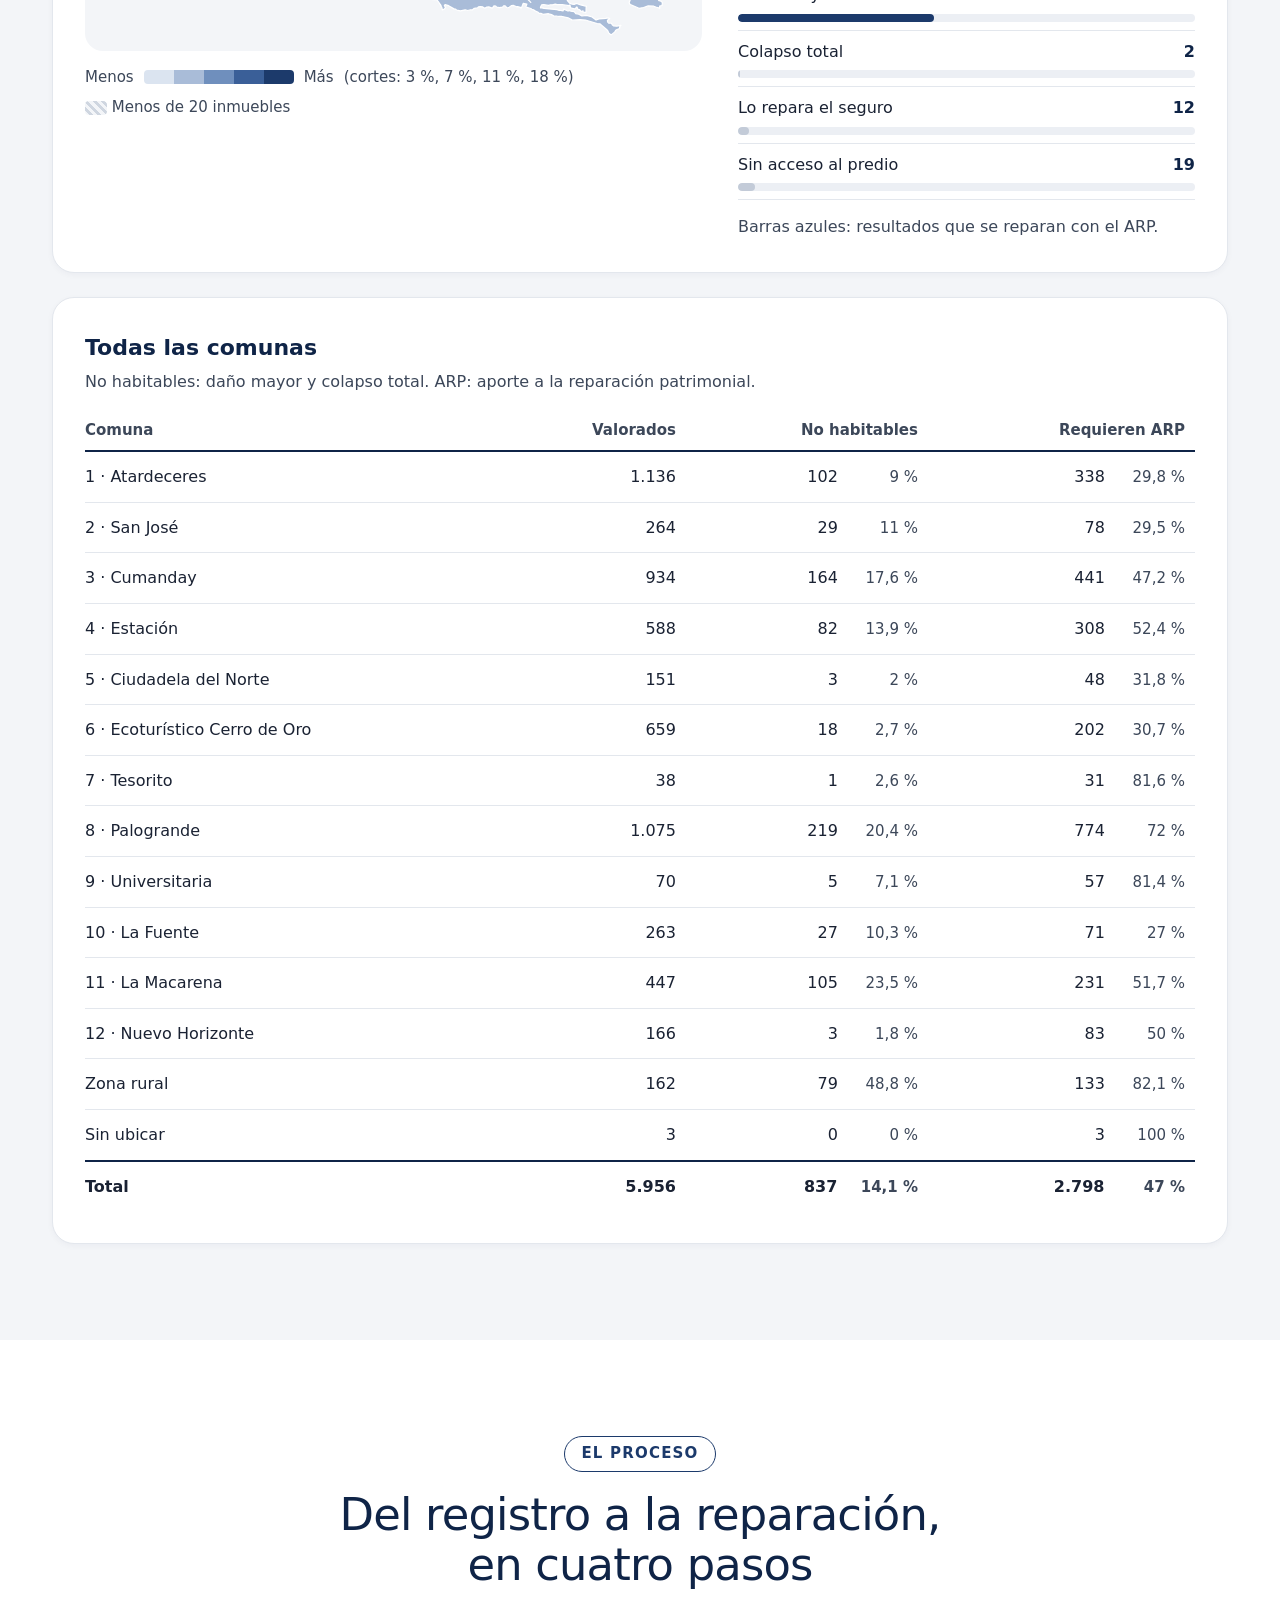
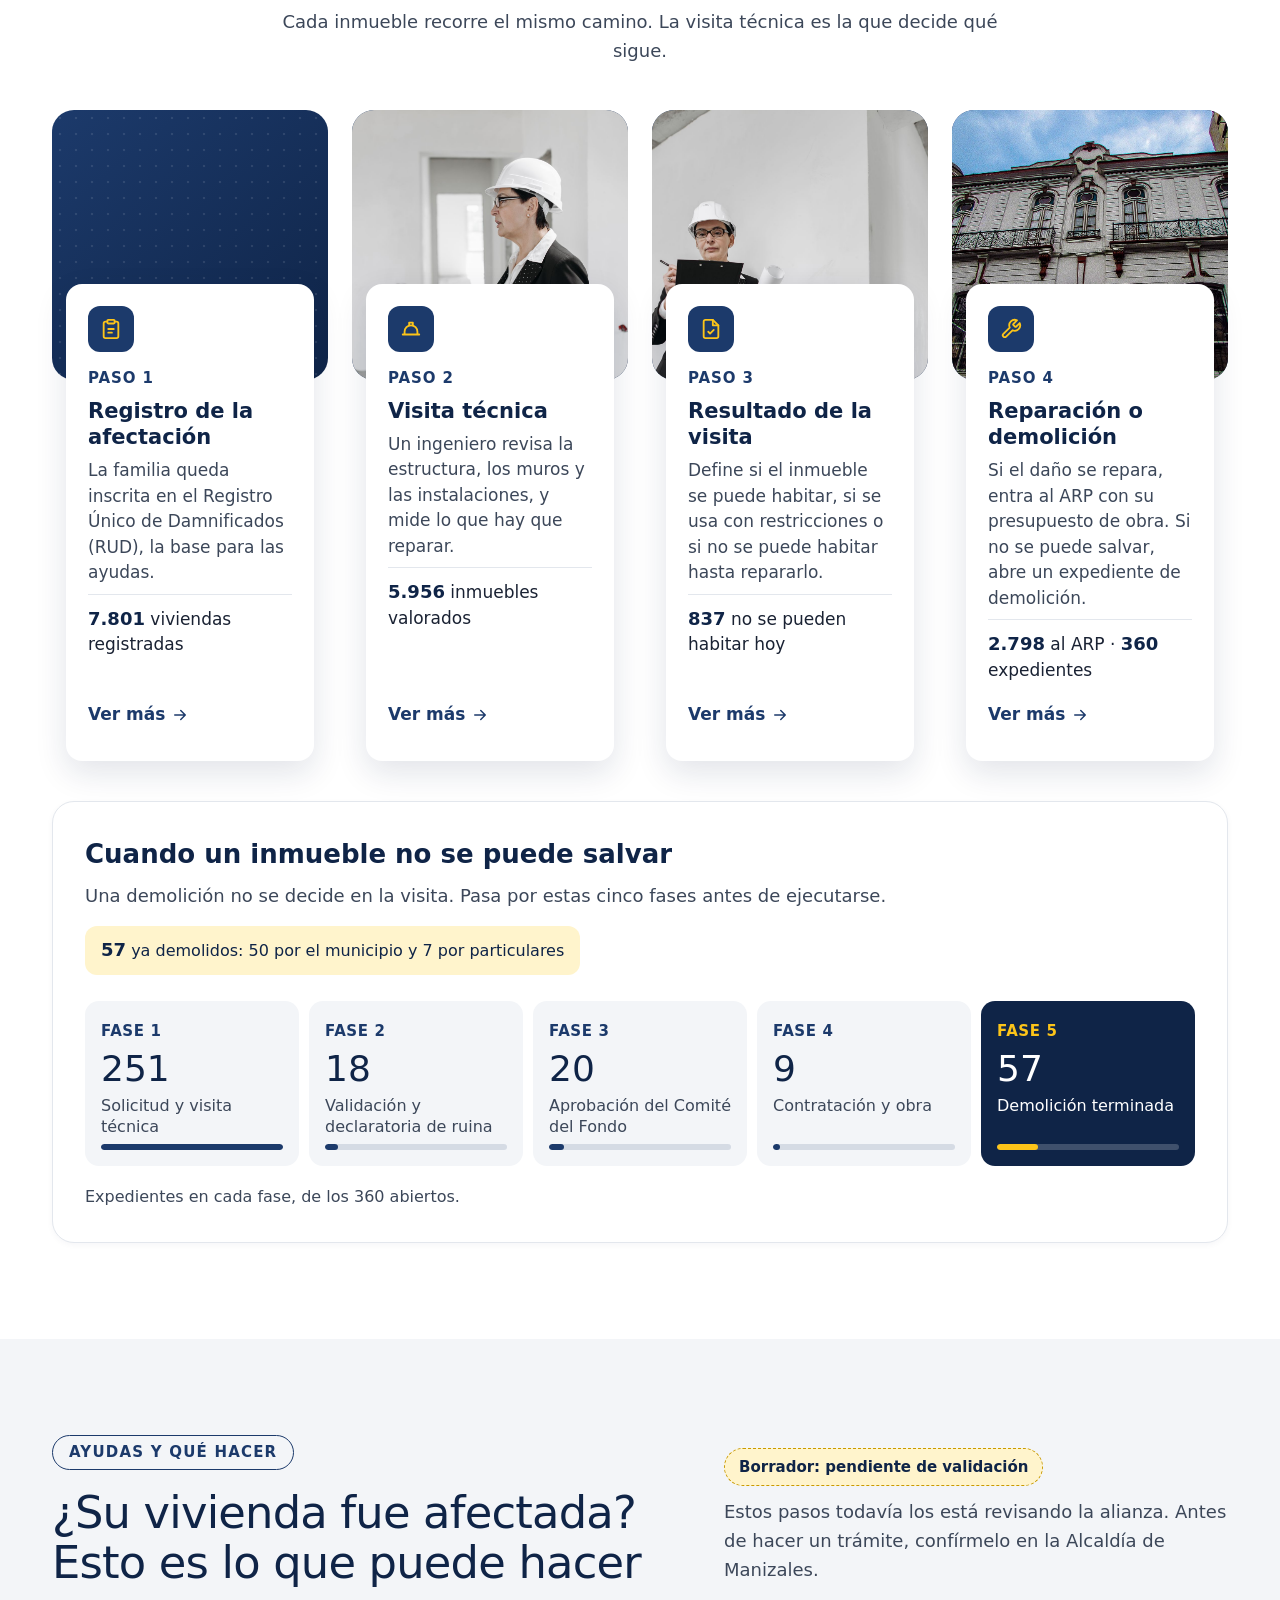
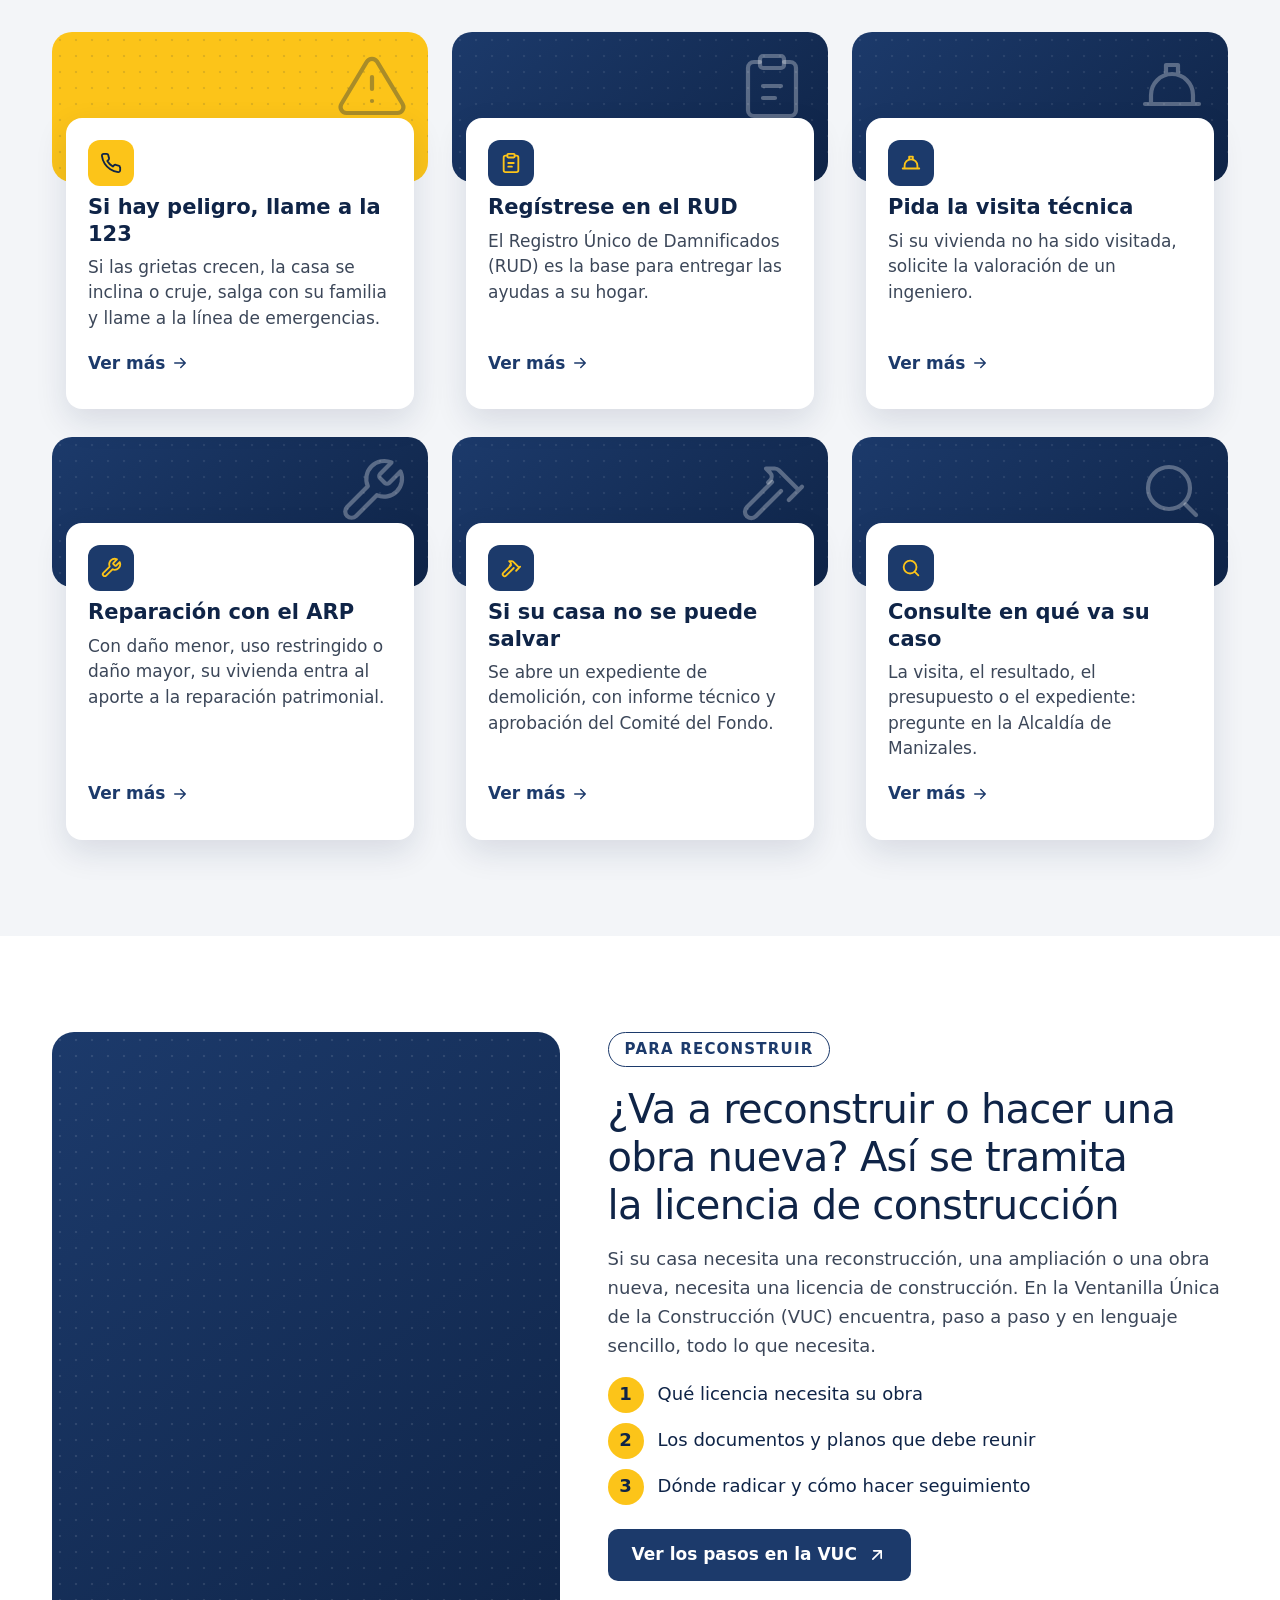
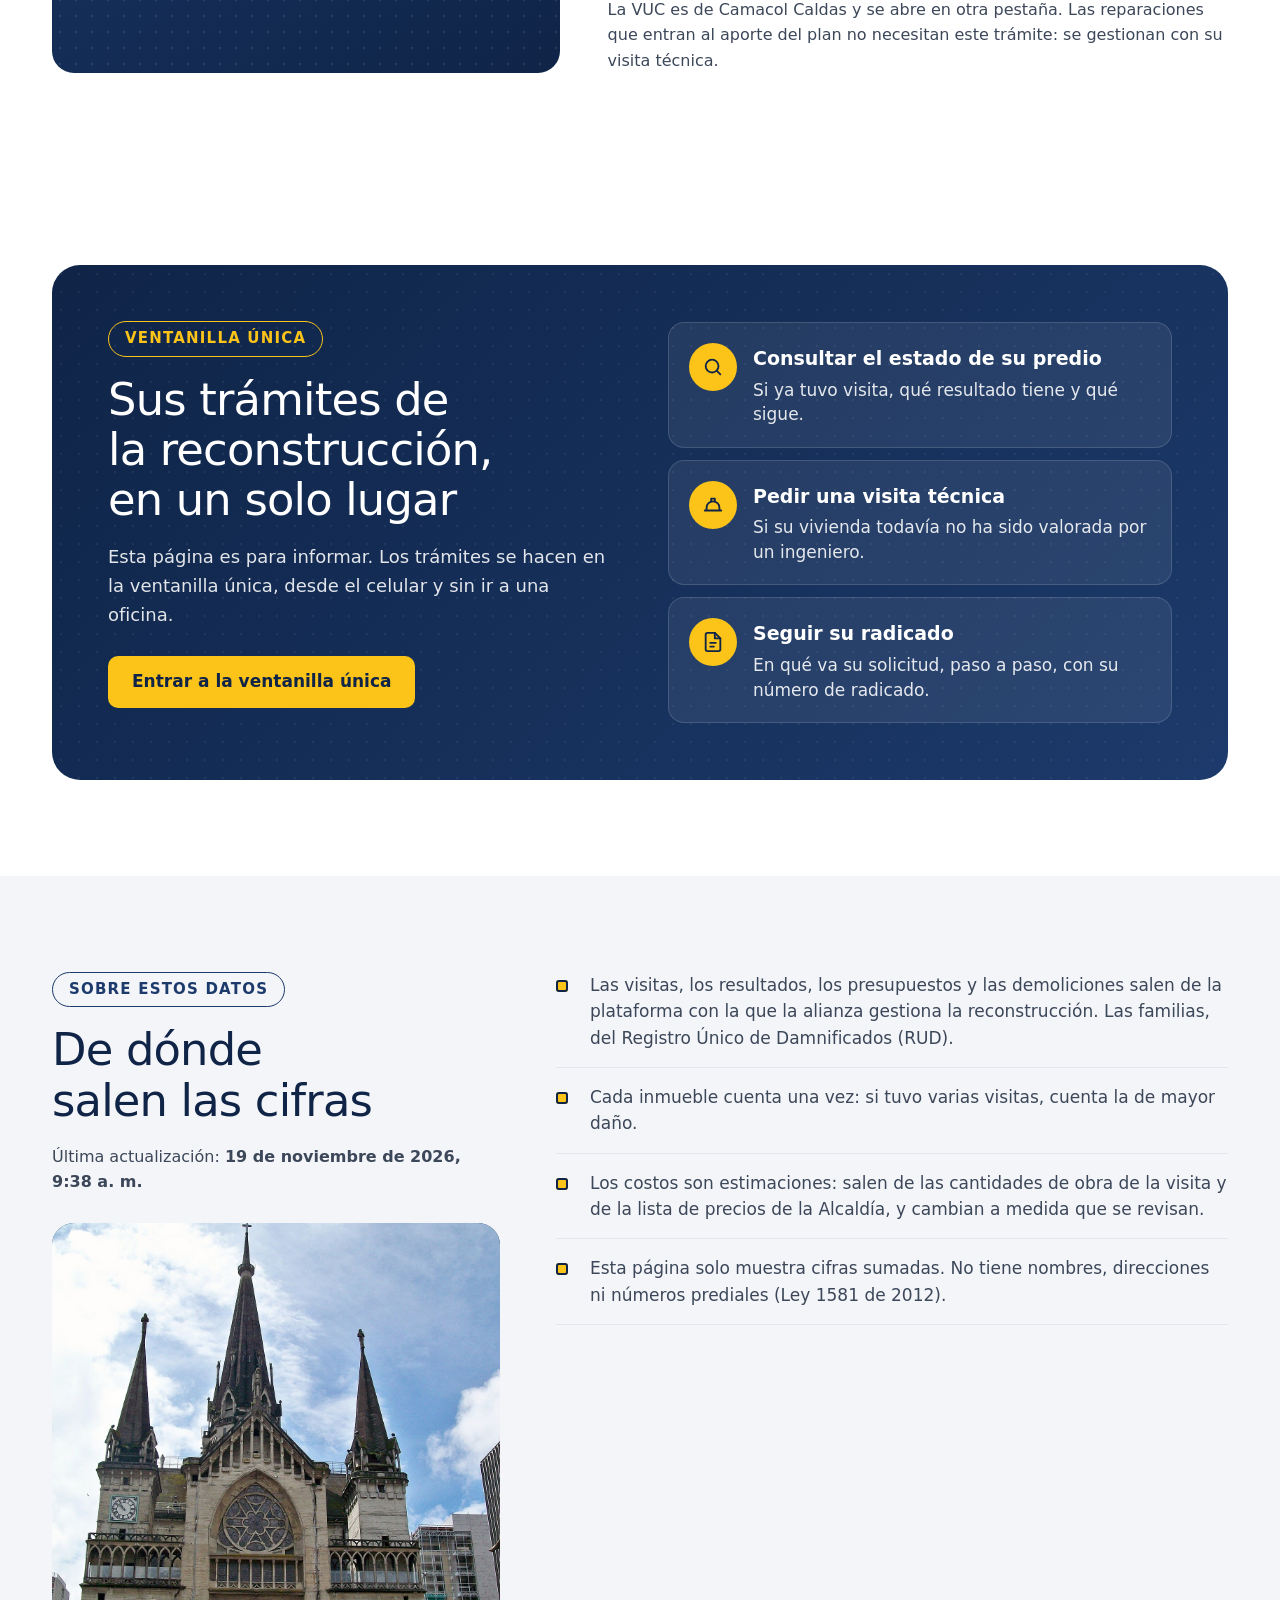
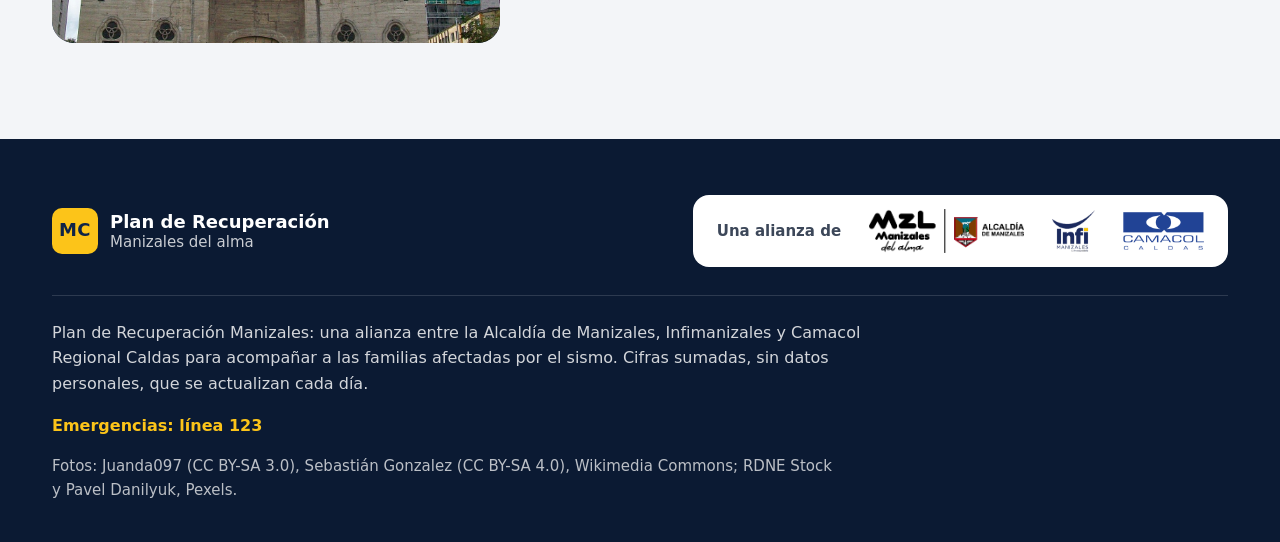
==== commit b4327a11: "Portada de fundación: cabecera blanca con menú simple, titular grande y tres cifras de impacto; sin " ====
--- a/index.html
+++ b/index.html
@@ -20,82 +20,62 @@
 <a class="saltar" href="#cifras">Saltar a las cifras</a>
 
 <!-- ============ PORTADA ============ -->
-<header class="portada" id="inicio">
-  <div class="portada-velo">
-    <div class="barra">
-      <a class="marca" href="#inicio" aria-label="Plan de Recuperación Manizales, inicio">
-        <span class="sello" aria-hidden="true">MC</span>
-        <span class="marca-txt"><b>Plan de Recuperación</b><span>Manizales del alma</span></span>
-      </a>
-      <nav class="nav" id="nav" aria-label="Secciones">
-        <ul>
-          <li><a href="#mision">El plan</a></li>
-          <li><a href="#impacto">Lo logrado</a></li>
-          <li><a href="#cifras">Cifras</a></li>
-          <li><a href="#resultados">Resultados</a></li>
-          <li><a href="#comunas">Comunas</a></li>
-          <li><a href="#proceso">Proceso</a></li>
-          <li><a href="#ayudas">Ayudas</a></li>
-          <li><a href="#licencias">Licencias</a></li>
-          <li class="solo-movil"><a href="ventanilla/">Ventanilla única</a></li>
-        </ul>
-      </nav>
-      <a class="boton amarillo barra-cta" href="ventanilla/">Ventanilla única</a>
-      <button class="menu" id="menu" type="button" aria-expanded="false" aria-controls="nav" aria-label="Abrir el menú">
-        <svg viewBox="0 0 24 24" aria-hidden="true"><path d="M4 7h16M4 12h16M4 17h16"/></svg>
-      </button>
-    </div>
-
-    <div class="portada-cuerpo">
-      <div class="portada-texto">
-        <p class="sello-pildora">
-          <span class="pila" aria-hidden="true">
-            <i><svg viewBox="0 0 24 24"><path d="M3 18h18M5 18v-3a7 7 0 0 1 14 0v3M10 8V5h4v3"/></svg></i>
-            <i><svg viewBox="0 0 24 24"><path d="M3 21h18M5 21V8l7-5 7 5v13"/><path d="M9 21v-6h6v6"/></svg></i>
-            <i class="am"><svg viewBox="0 0 24 24"><path d="M12 5v14M5 12h14"/></svg></i>
-          </span>
-          <span>Juntos reconstruimos nuestra ciudad · cifras al <b data-dato="corte">11 de noviembre de 2026, 8:09 a. m.</b></span>
-        </p>
-        <h1>Plan de Recuperación Manizales</h1>
-        <p class="lead">Después del sismo del 10 de agosto de 2026, nadie se queda solo. La Alcaldía, Infimanizales y Camacol Caldas acompañamos a cada familia: visitamos su hogar, revisamos los daños y la ayudamos a reparar. Aquí puede ver, con cifras claras, cómo avanza la recuperación de nuestra ciudad.</p>
-        <div class="acciones">
-          <a class="boton amarillo" href="#impacto">Ver cómo avanzamos
-            <svg viewBox="0 0 24 24" aria-hidden="true"><path d="M12 5v14M19 12l-7 7-7-7"/></svg></a>
-          <a class="boton blanco" href="#licencias">Licencia de construcción</a>
-        </div>
-        <p class="aviso-123">
-          <svg viewBox="0 0 24 24" aria-hidden="true"><path d="M12 9v4M12 17h.01"/><path d="M10.3 3.9 1.8 18a2 2 0 0 0 1.7 3h17a2 2 0 0 0 1.7-3L13.7 3.9a2 2 0 0 0-3.4 0z"/></svg>
-          <span><b>Si hay peligro:</b> salga de la vivienda y llame a la <b>línea 123</b>.</span>
-        </p>
-      </div>
-
-      <div class="vidrios" aria-label="Cifras del día">
-        <div class="vidrio">
-          <span class="vidrio-rot">Familias acompañadas</span>
-          <span class="vidrio-num" data-dato="personas">13.139</span>
-          <span class="vidrio-txt">personas en <b data-dato="viviendas">7.801</b> viviendas registradas</span>
-        </div>
-        <div class="vidrio">
-          <span class="vidrio-rot">Hogares que se reparan</span>
-          <span class="vidrio-num" data-dato="arp">2.115</span>
-          <span class="vidrio-txt">ARP: aporte a la reparación patrimonial</span>
-        </div>
-      </div>
-    </div>
+<header class="encabezado" id="inicio">
+  <div class="envoltura cab-barra">
+    <a class="marca" href="#inicio" aria-label="Plan de Recuperación Manizales, inicio">
+      <span class="sello" aria-hidden="true"><svg viewBox="0 0 24 24"><path d="M3 21h18M5 21V9l7-5 7 5v12"/><path d="M12 17.5s-3-1.9-3-3.9a1.6 1.6 0 0 1 3-.8 1.6 1.6 0 0 1 3 .8c0 2-3 3.9-3 3.9z"/></svg></span>
+      <span class="marca-txt"><b>Plan de Recuperación</b><span>Manizales del alma</span></span>
+    </a>
+    <nav class="nav" id="nav" aria-label="Secciones">
+      <ul>
+        <li><a href="#mision">El plan</a></li>
+        <li><a href="#impacto">Lo logrado</a></li>
+        <li><a href="#cifras">Cifras</a></li>
+        <li><a href="#comunas">Comunas</a></li>
+        <li><a href="#ayudas">Ayudas</a></li>
+        <li><a href="#licencias">Licencias</a></li>
+        <li class="solo-movil"><a href="ventanilla/">Ventanilla única</a></li>
+      </ul>
+    </nav>
+    <a class="boton amarillo barra-cta" href="ventanilla/">Ventanilla única</a>
+    <button class="menu" id="menu" type="button" aria-expanded="false" aria-controls="nav" aria-label="Abrir el menú">
+      <svg viewBox="0 0 24 24" aria-hidden="true"><path d="M4 7h16M4 12h16M4 17h16"/></svg>
+    </button>
   </div>
 </header>
 
+<!-- ============ PORTADA (19-nov: tono de fundación, gráfica y sencilla) ============ -->
+<section class="heroe" aria-labelledby="h-inicio">
+  <div class="heroe-velo">
+    <div class="envoltura heroe-cuerpo">
+      <p class="heroe-antes">Juntos reconstruimos nuestra ciudad</p>
+      <h1 id="h-inicio">Plan de Recuperación <span class="resalta">Manizales</span></h1>
+      <p class="lead">Después del sismo del 10 de agosto de 2026, nadie se queda solo. La Alcaldía, Infimanizales y Camacol Caldas acompañamos a cada familia: visitamos su hogar, revisamos los daños y la ayudamos a reparar.</p>
+      <div class="acciones">
+        <a class="boton amarillo" href="#impacto">Ver cómo avanzamos
+          <svg viewBox="0 0 24 24" aria-hidden="true"><path d="M12 5v14M19 12l-7 7-7-7"/></svg></a>
+        <a class="boton blanco" href="#licencias">Licencia de construcción</a>
+      </div>
+      <p class="aviso-123">
+        <svg viewBox="0 0 24 24" aria-hidden="true"><path d="M12 9v4M12 17h.01"/><path d="M10.3 3.9 1.8 18a2 2 0 0 0 1.7 3h17a2 2 0 0 0 1.7-3L13.7 3.9a2 2 0 0 0-3.4 0z"/></svg>
+        <span><b>Si hay peligro:</b> salga de la vivienda y llame a la <b>línea 123</b>.</span>
+      </p>
+    </div>
+  </div>
+</section>
+<div class="envoltura">
+  <ul class="heroe-cifras" aria-label="La recuperación hoy">
+    <li><span class="hc-ic"><svg viewBox="0 0 24 24" aria-hidden="true"><path d="M16 21v-2a4 4 0 0 0-4-4H6a4 4 0 0 0-4 4v2"/><circle cx="9" cy="7" r="4"/><path d="M22 21v-2a4 4 0 0 0-3-3.9M16 3.1a4 4 0 0 1 0 7.8"/></svg></span>
+      <b data-dato="personas">13.139</b><span>personas acompañadas</span></li>
+    <li><span class="hc-ic"><svg viewBox="0 0 24 24" aria-hidden="true"><path d="M3 18h18M5 18v-3a7 7 0 0 1 14 0v3M10 8V5h4v3"/></svg></span>
+      <b data-dato="total">4.763</b><span>hogares visitados</span></li>
+    <li><span class="hc-ic"><svg viewBox="0 0 24 24" aria-hidden="true"><path d="M3 21h18M5 21V8l7-5 7 5v13"/><path d="M9 21v-6h6v6"/></svg></span>
+      <b data-dato="arp">2.115</b><span>hogares que se reparan</span></li>
+  </ul>
+  <p class="heroe-corte">Cifras al <b data-dato="corte">19 de noviembre de 2026</b> · se actualizan cada mañana</p>
+</div>
+
 <main>
-  <!-- ============ BANDA DE GARANTÍAS ============ -->
-  <section class="banda" aria-label="Lo que respalda esta información">
-    <ul>
-      <li><span class="b-ic"><svg viewBox="0 0 24 24" aria-hidden="true"><ellipse cx="12" cy="5" rx="8" ry="3"/><path d="M4 5v6c0 1.7 3.6 3 8 3s8-1.3 8-3V5M4 11v6c0 1.7 3.6 3 8 3s8-1.3 8-3v-6"/></svg></span>Cifras diarias de la base</li>
-      <li><span class="b-ic"><svg viewBox="0 0 24 24" aria-hidden="true"><path d="M19 14c1.5-1.5 3-3.2 3-5.5A5.5 5.5 0 0 0 16.5 3c-1.8 0-3 .5-4.5 2-1.5-1.5-2.7-2-4.5-2A5.5 5.5 0 0 0 2 8.5c0 2.3 1.5 4 3 5.5l7 7z"/></svg></span>Acompañamiento a cada familia</li>
-      <li><span class="b-ic"><svg viewBox="0 0 24 24" aria-hidden="true"><path d="M12 3 4 6v6c0 5 3.4 8.3 8 9 4.6-.7 8-4 8-9V6z"/><path d="m9 12 2 2 4-4"/></svg></span>Sin datos personales</li>
-      <li><span class="b-ic"><svg viewBox="0 0 24 24" aria-hidden="true"><path d="M16 21v-2a4 4 0 0 0-4-4H6a4 4 0 0 0-4 4v2"/><circle cx="9" cy="7" r="4"/><path d="M22 21v-2a4 4 0 0 0-3-3.9M16 3.1a4 4 0 0 1 0 7.8"/></svg></span>Alianza público-privada</li>
-    </ul>
-  </section>
-
   <!-- ============ ALIANZA ============ -->
   <section class="alianza" aria-label="Una alianza de">
     <div class="envoltura alianza-fila">
--- a/css/estilos.css
+++ b/css/estilos.css
@@ -541,3 +541,69 @@
   .valores, .impacto-cifras { grid-template-columns: 1fr; }
   .impacto { padding: 64px 0; }
 }
+
+/* ---------- 19-nov, segunda vuelta: cabecera blanca y portada de fundación (Julián: «ese menú está feo; que no se
+   parezca a la otra página; estilo ONG, gráfico, sencillo e impactante») ---------- */
+.encabezado { position: sticky; top: 0; z-index: 40; background: rgba(255, 255, 255, .97); border-bottom: 1px solid var(--borde);
+  -webkit-backdrop-filter: blur(8px); backdrop-filter: blur(8px); }
+.cab-barra { position: relative; display: flex; align-items: center; gap: 24px; min-height: 76px; }
+.encabezado .marca { color: var(--noche); }
+.encabezado .marca-txt span { color: var(--texto-2); }
+.encabezado .sello { border-radius: 50%; }
+.sello svg { width: 26px; height: 26px; stroke-width: 2.2; }
+.encabezado .nav { margin: 0 0 0 auto; }
+.encabezado .nav ul { display: flex; gap: 4px; padding: 0; background: none; border: 0; border-radius: 0; -webkit-backdrop-filter: none; backdrop-filter: none; }
+.encabezado .nav a { min-height: 44px; padding: 0 14px; border: 0; border-radius: 0; background: none; color: var(--noche);
+  font-size: 17px; font-weight: 600; white-space: nowrap; position: relative; }
+.encabezado .nav a::after { content: ""; position: absolute; left: 14px; right: 14px; bottom: 6px; height: 3px; border-radius: 3px; background: var(--amarillo);
+  transform: scaleX(0); transition: transform .2s ease; }
+.encabezado .nav a:hover { background: none; }
+.encabezado .nav a:hover::after, .encabezado .nav a:focus-visible::after { transform: scaleX(1); }
+.encabezado .barra-cta { border-radius: 999px; }
+.encabezado .menu { border-color: var(--borde); background: var(--fondo); color: var(--noche); }
+.encabezado :focus-visible { outline-color: var(--azul); }
+
+.heroe { background: var(--noche) url(../img/manizales.jpg) center 60% / cover no-repeat; color: var(--blanco); }
+.heroe-velo { background: linear-gradient(90deg, rgba(11, 26, 51, .92) 0%, rgba(11, 26, 51, .7) 55%, rgba(11, 26, 51, .25) 100%); }
+.heroe-cuerpo { padding-top: 110px; padding-bottom: 150px; }
+.heroe-antes { display: inline-block; margin: 0 0 18px; font-size: 16px; font-weight: 700; letter-spacing: .14em; text-transform: uppercase; color: var(--amarillo); }
+.heroe h1 { color: var(--blanco); font-size: clamp(44px, 6.4vw, 88px); font-weight: 700; line-height: 1; letter-spacing: -.03em; margin: 0 0 24px; max-width: 12ch; }
+.resalta { color: var(--amarillo); }
+.heroe .lead { font-size: 20px; max-width: 34em; color: rgba(255, 255, 255, .92); }
+.heroe .boton { border-radius: 999px; min-height: 56px; padding: 0 28px; }
+.heroe .aviso-123 { border-radius: 999px; }
+.heroe :focus-visible { outline-color: var(--amarillo); }
+
+.heroe-cifras { position: relative; z-index: 2; margin: -84px 0 0; display: grid; grid-template-columns: repeat(3, minmax(0, 1fr));
+  background: var(--blanco); border-radius: 24px; box-shadow: 0 24px 48px rgba(15, 36, 71, .18); overflow: hidden; }
+.heroe-cifras li { display: grid; grid-template-columns: auto 1fr; grid-template-rows: auto auto; column-gap: 18px; align-items: center; padding: 30px 32px; }
+.heroe-cifras li + li { border-left: 1px solid var(--borde); }
+.hc-ic { grid-row: 1 / 3; width: 64px; height: 64px; display: grid; place-items: center; border-radius: 50%; background: var(--amarillo); color: var(--noche); }
+.hc-ic svg { width: 30px; height: 30px; }
+.heroe-cifras b { font-size: clamp(36px, 4vw, 52px); font-weight: 700; line-height: 1; color: var(--noche); letter-spacing: -.02em; font-variant-numeric: tabular-nums; }
+.heroe-cifras span:not(.hc-ic) { font-size: 17px; color: var(--texto-2); }
+.heroe-corte { margin: 14px 0 0; text-align: center; font-size: 15px; color: var(--texto-2); }
+
+@media (max-width: 1180px) {
+  .encabezado .nav { display: none; margin: 0; }
+  .encabezado .barra-cta { margin-left: auto; }
+  .encabezado .nav.abierta { display: block; position: absolute; top: 100%; left: 0; right: 0; z-index: 30; }
+  .encabezado .nav.abierta ul { flex-direction: column; gap: 0; padding: 8px 16px 16px; background: var(--blanco); border-bottom: 1px solid var(--borde); box-shadow: var(--sombra); }
+  .encabezado .nav.abierta a { min-height: 52px; font-size: 18px; padding: 0 4px; }
+  .encabezado .nav.abierta a::after { left: 4px; right: auto; width: 40px; }
+}
+@media (max-width: 760px) {
+  .heroe-cifras { grid-template-columns: 1fr; margin-top: -60px; }
+  .heroe-cifras li { padding: 20px 22px; }
+  .heroe-cifras li + li { border-left: 0; border-top: 1px solid var(--borde); }
+  .heroe-cuerpo { padding-top: 64px; padding-bottom: 104px; }
+  .heroe-velo { background: linear-gradient(180deg, rgba(11, 26, 51, .9) 0%, rgba(11, 26, 51, .8) 100%); }
+}
+@media (max-width: 640px) {
+  .encabezado .barra-cta { display: none; }
+  .encabezado .menu { margin-left: auto; }
+  .cab-barra { min-height: 68px; gap: 12px; }
+  .heroe .lead { font-size: 18px; }
+}
+
+[id] { scroll-margin-top: 92px; }
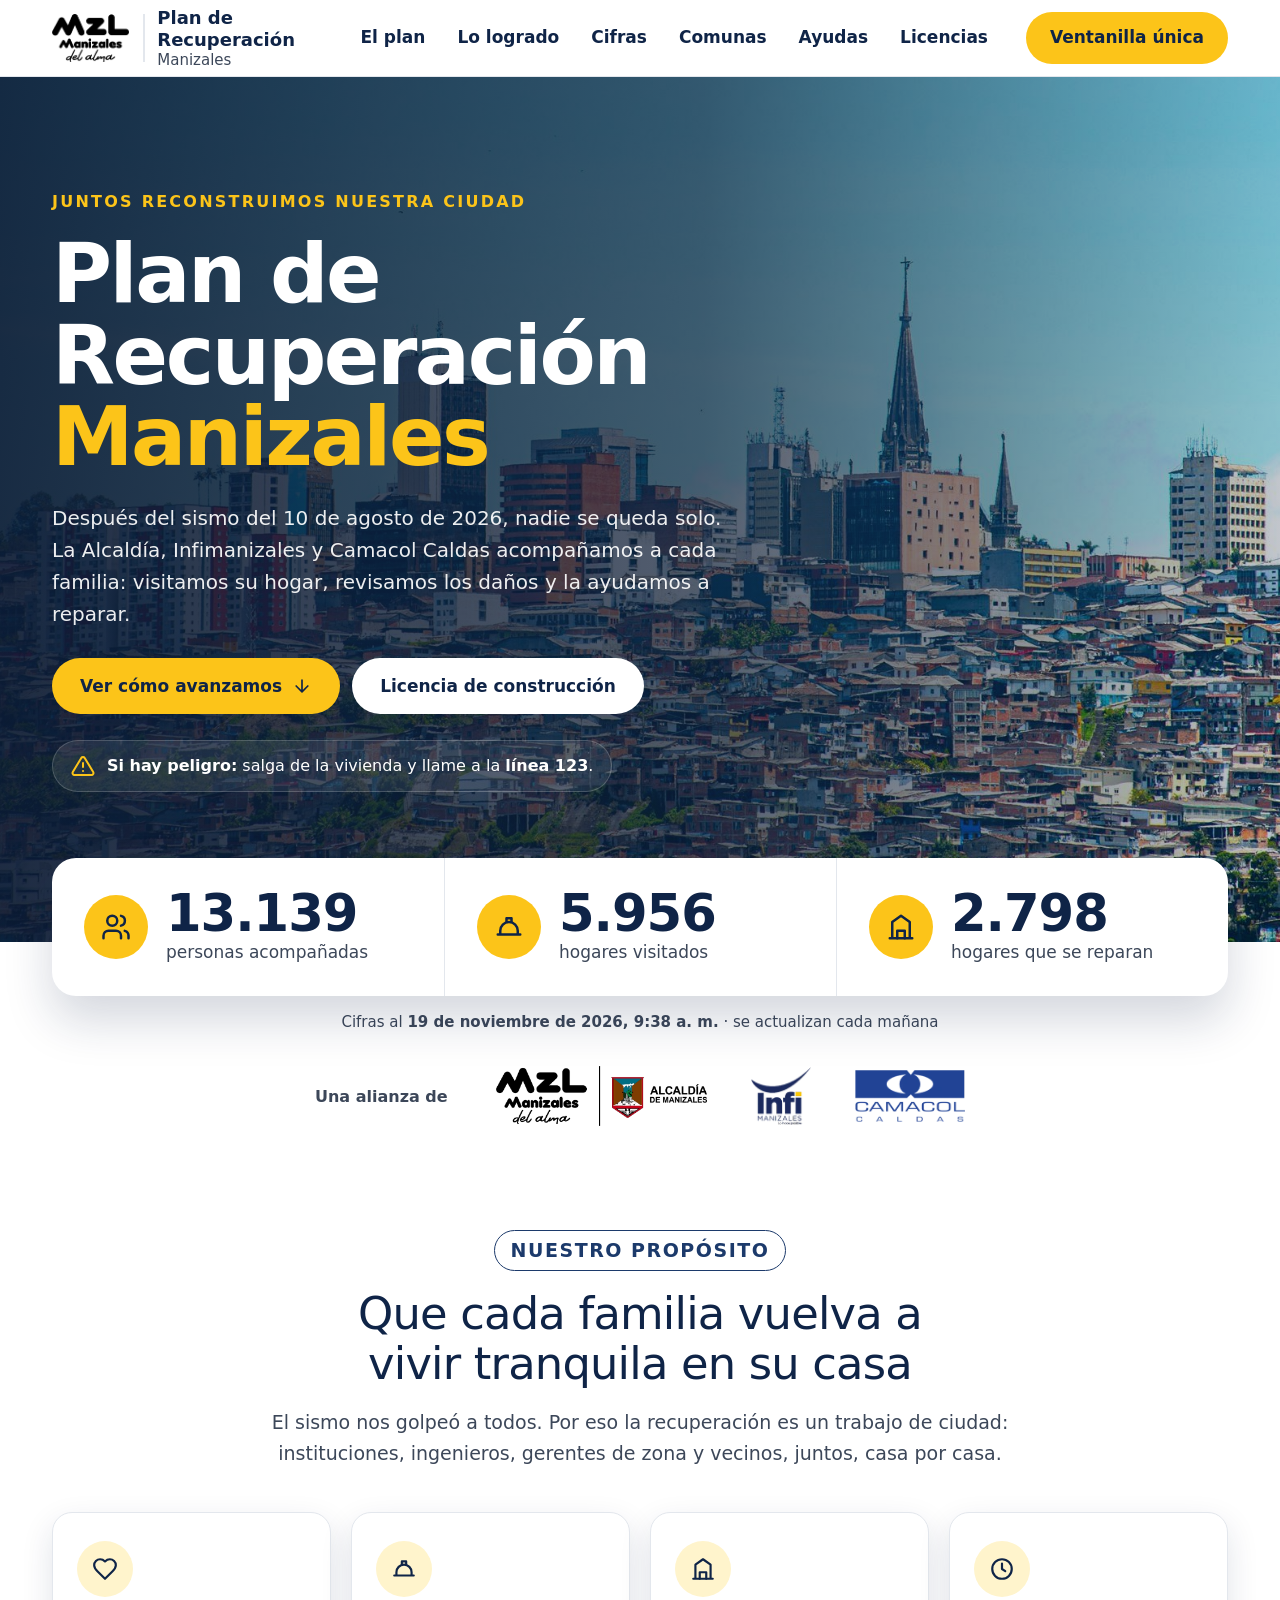
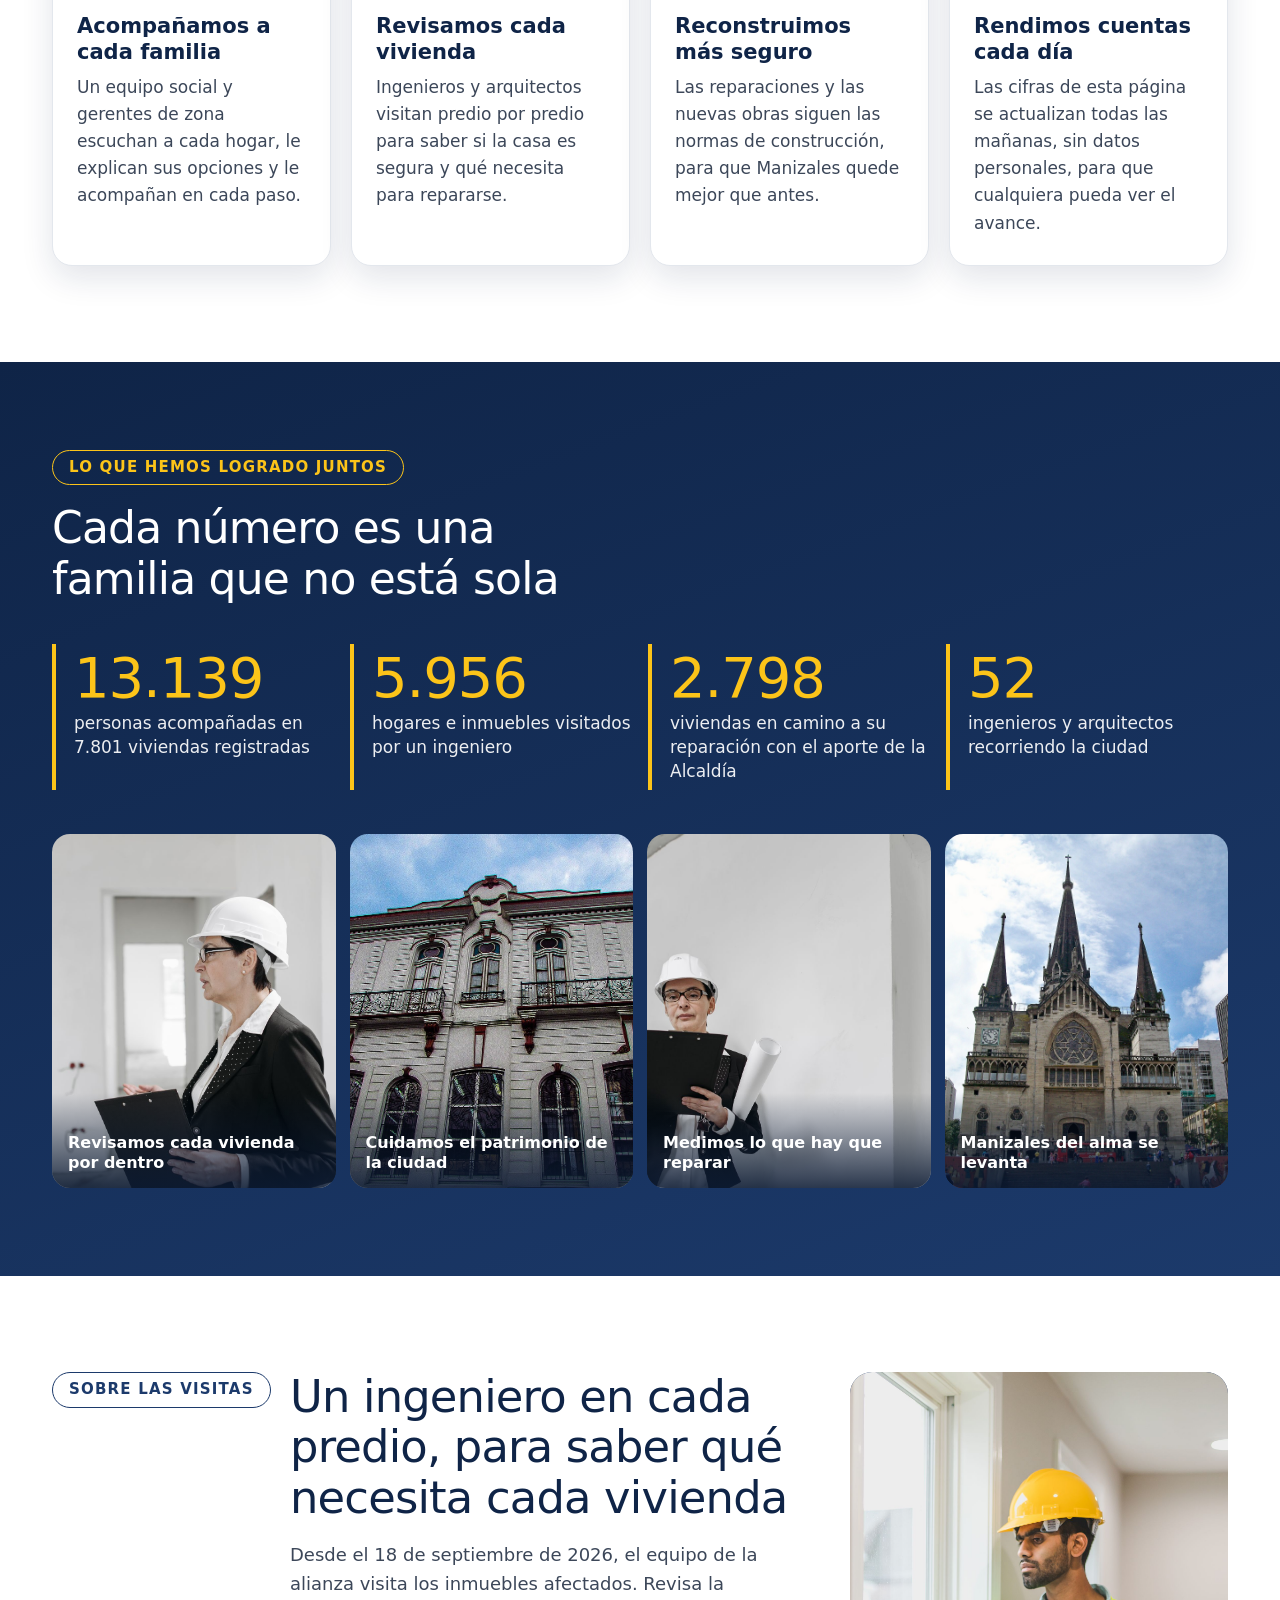
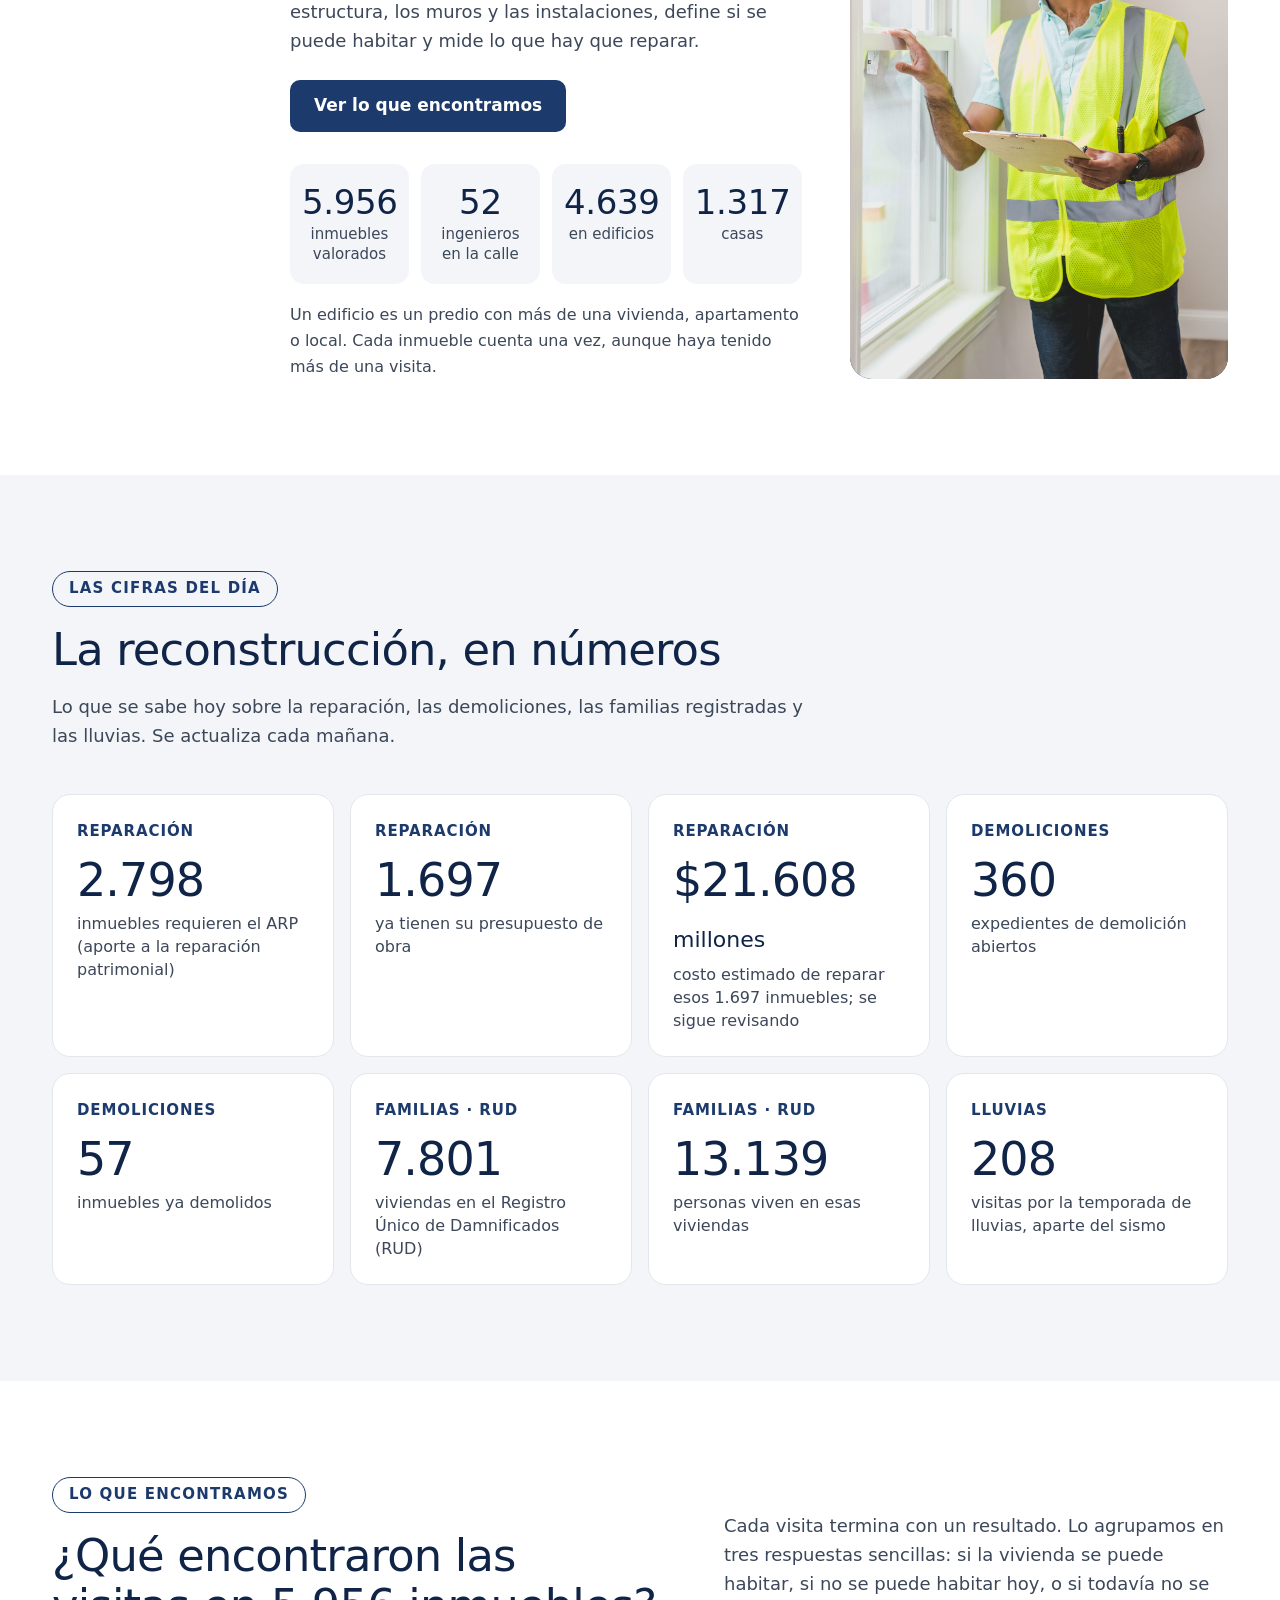
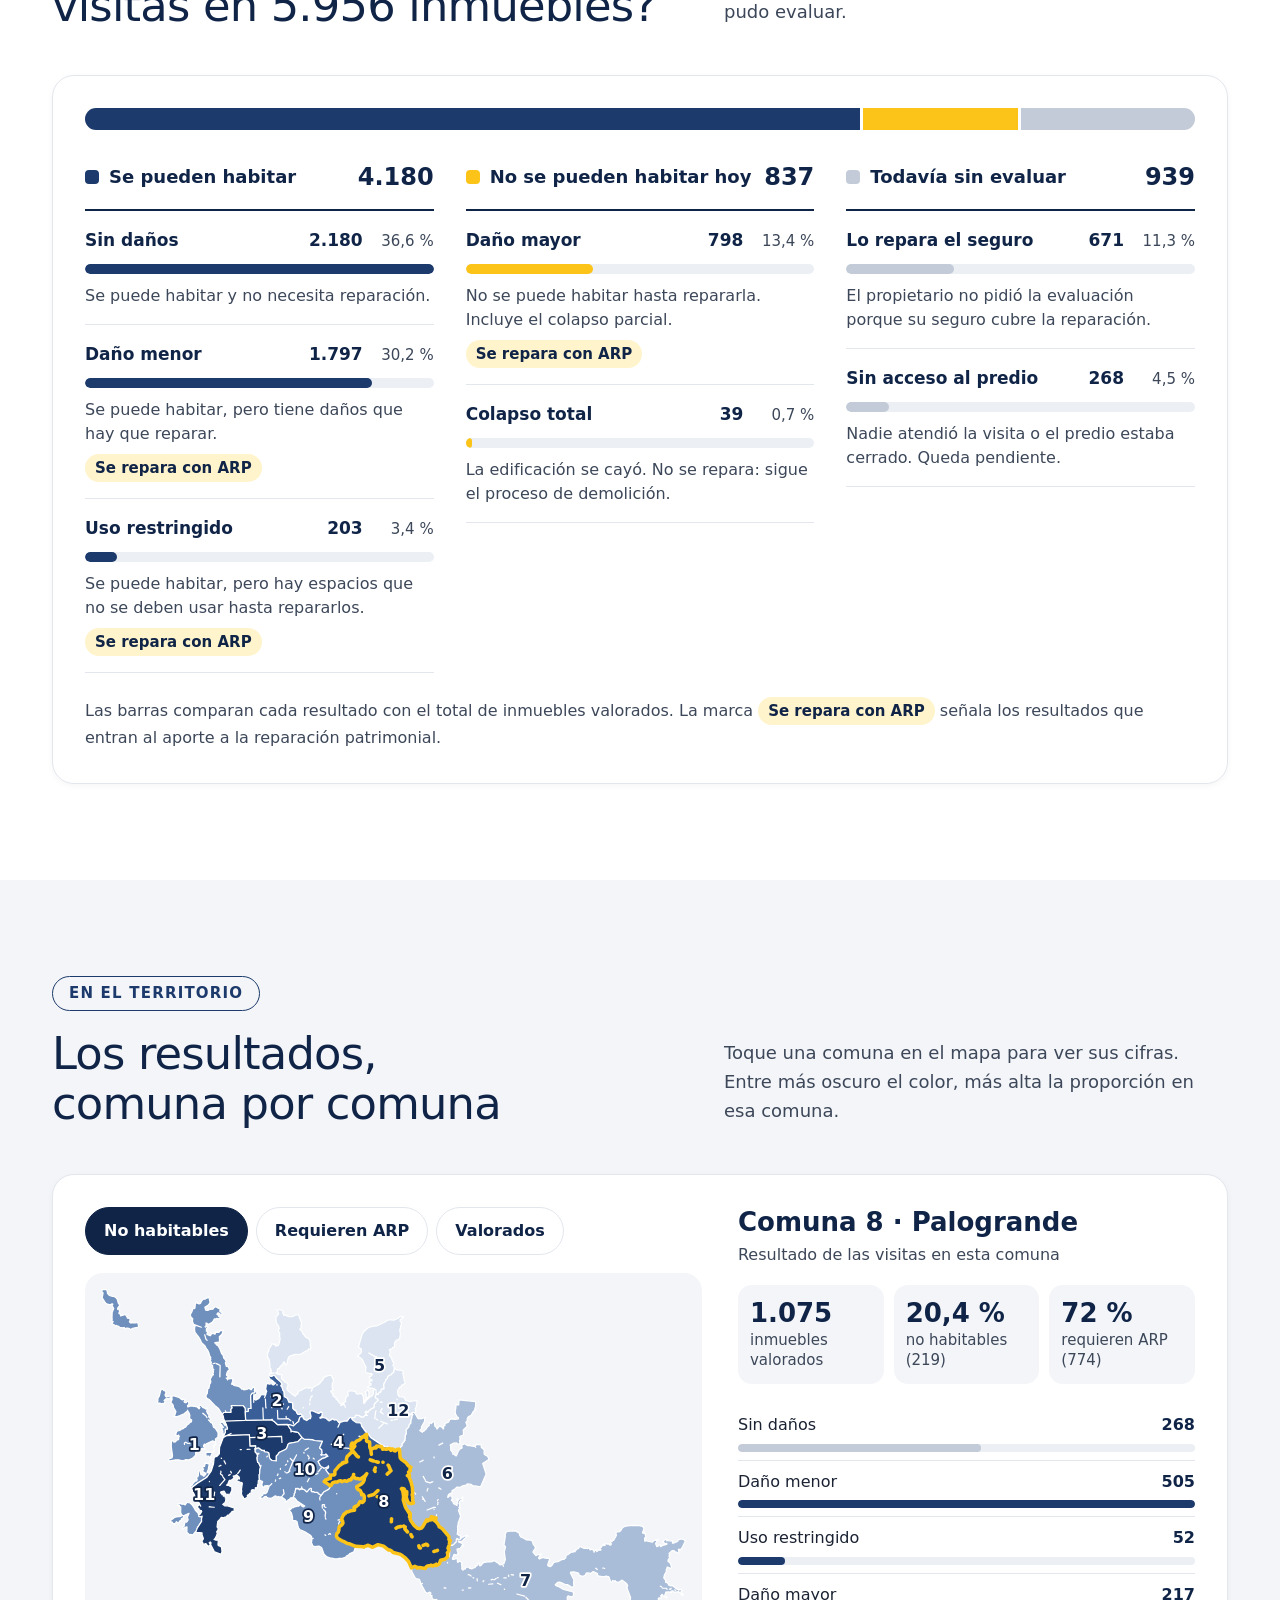
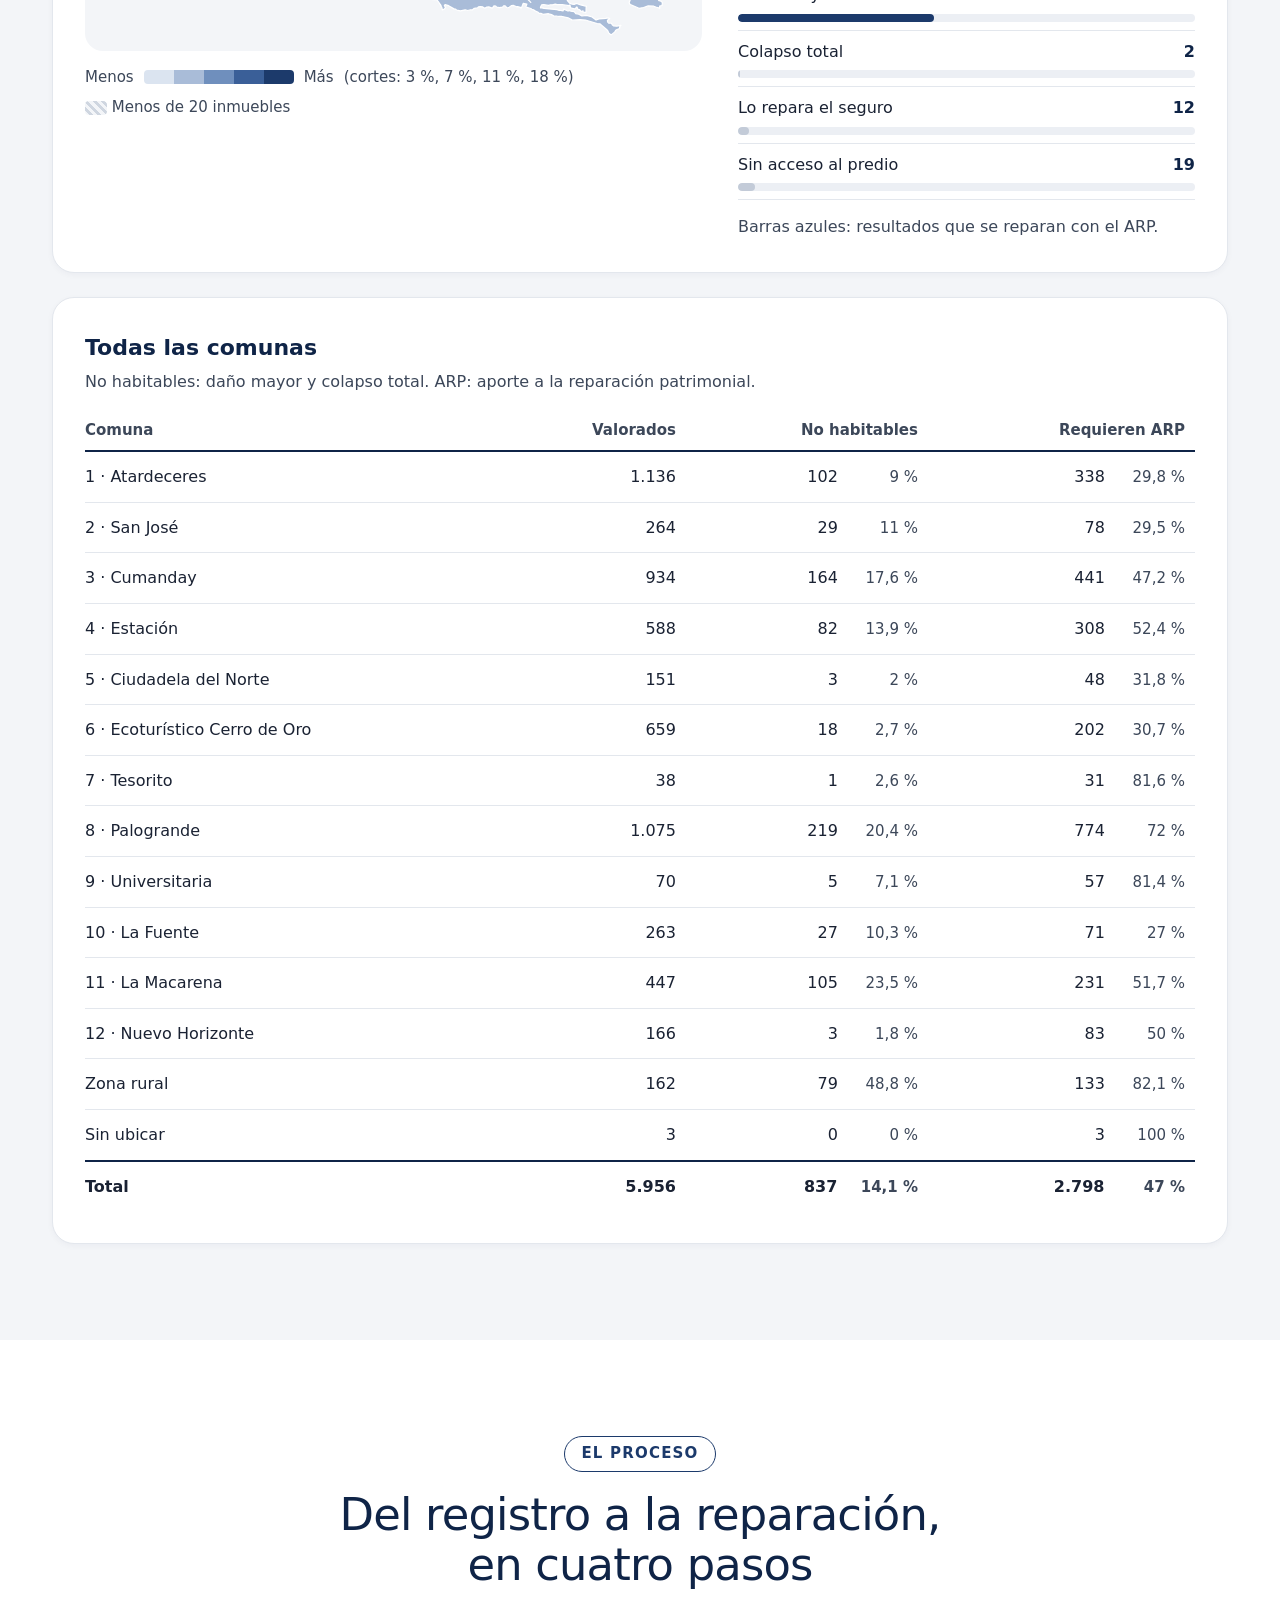
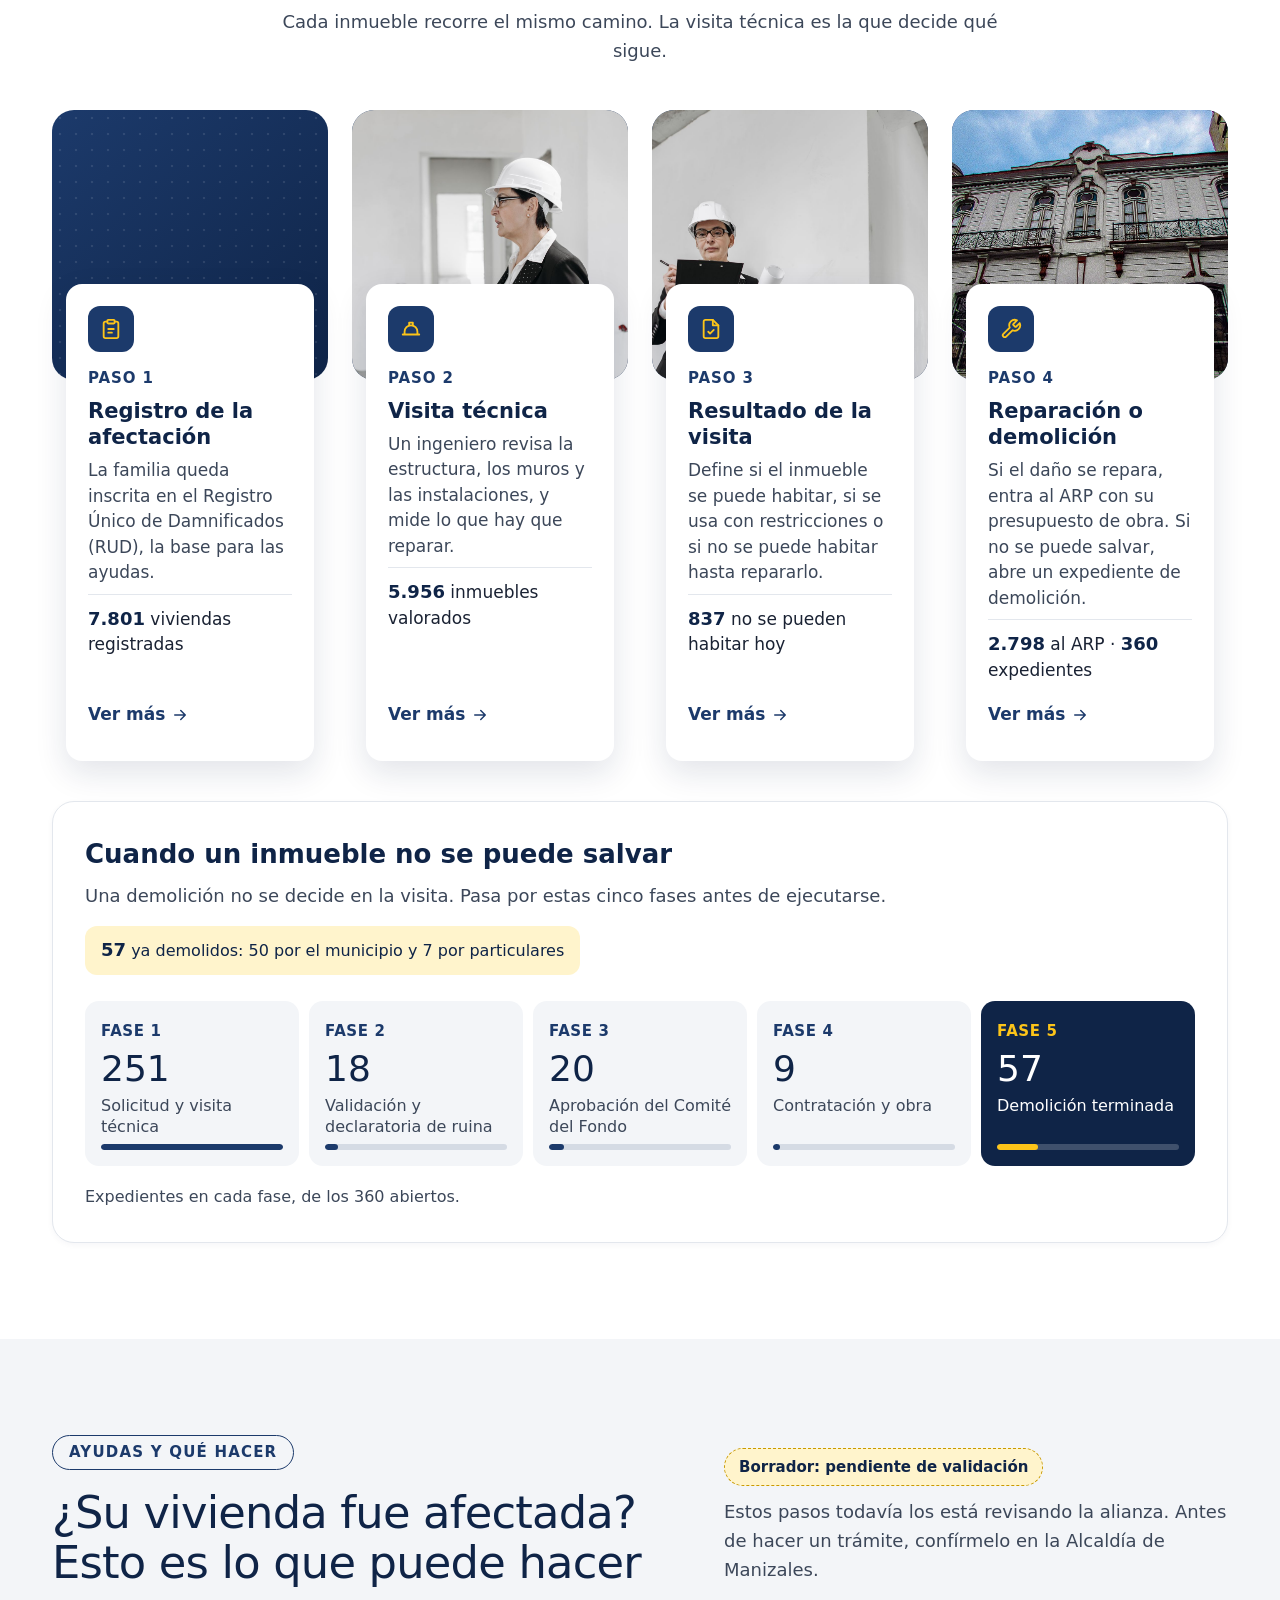
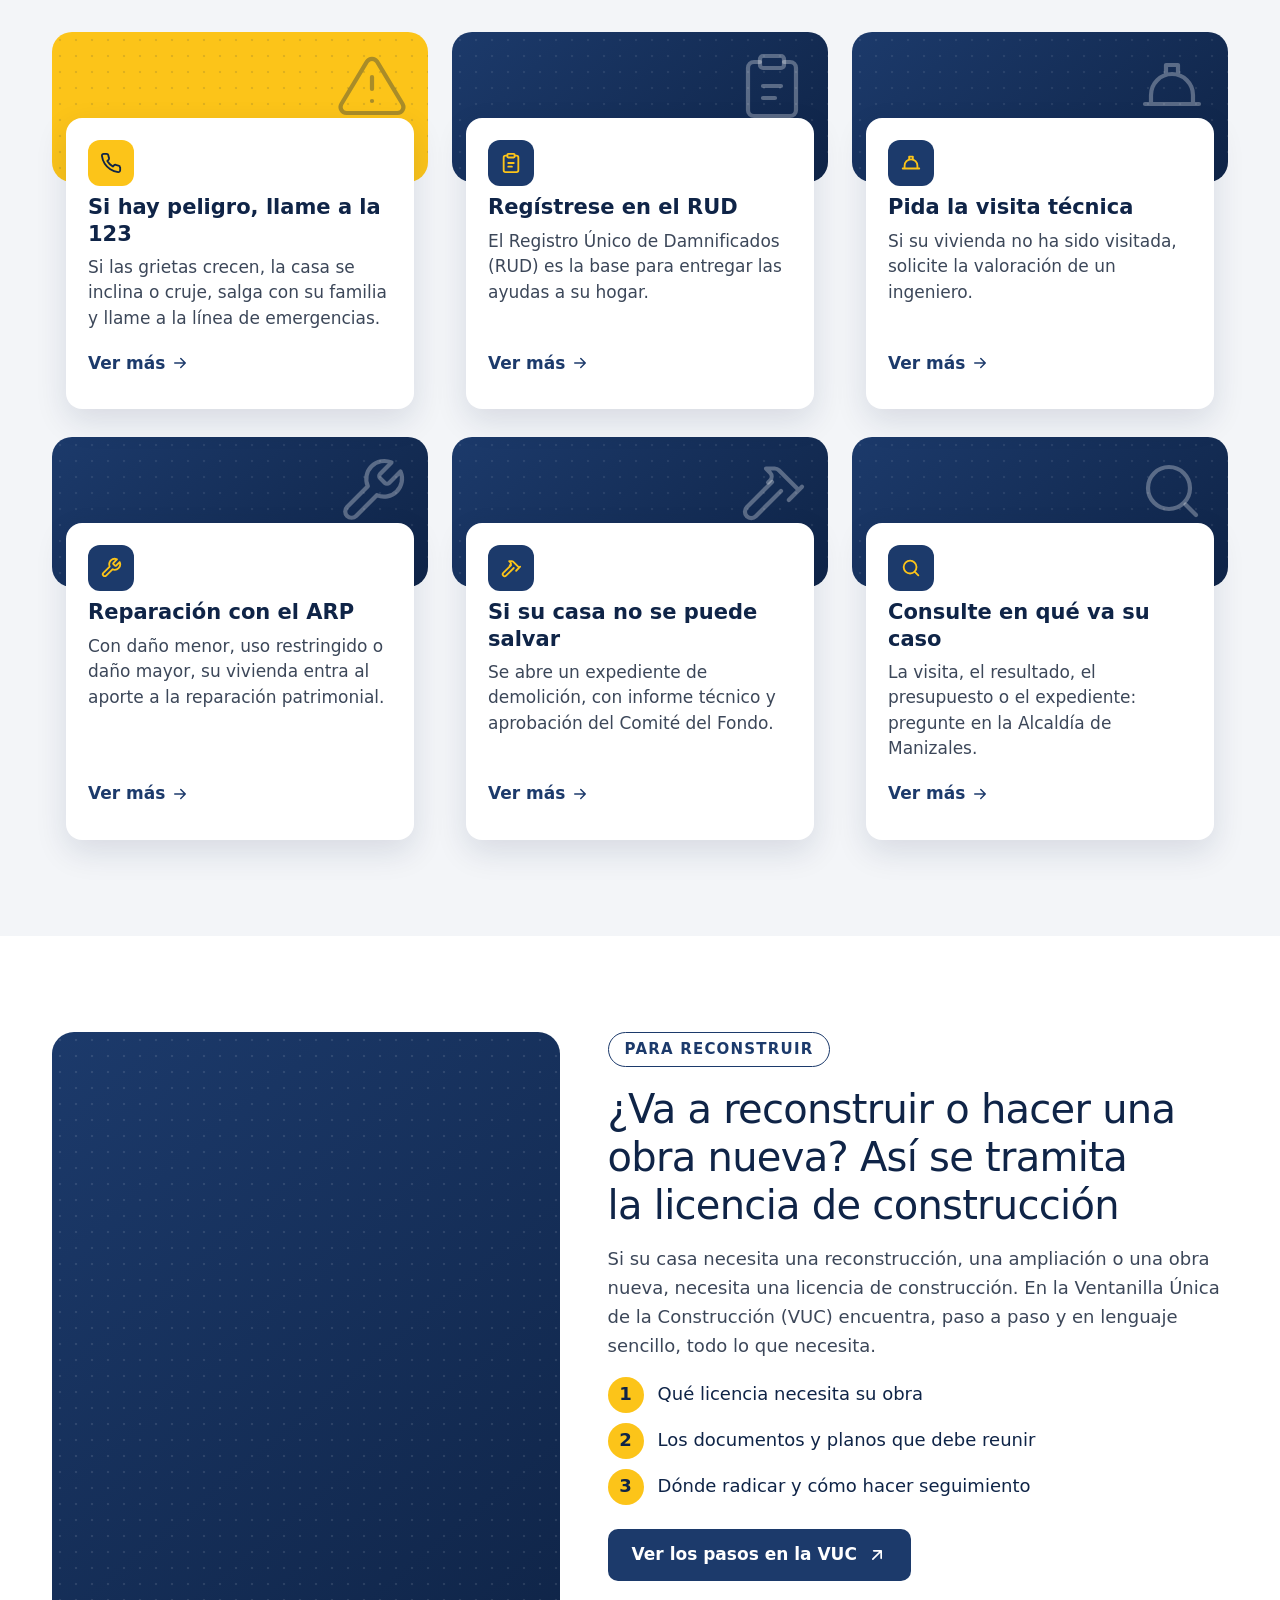
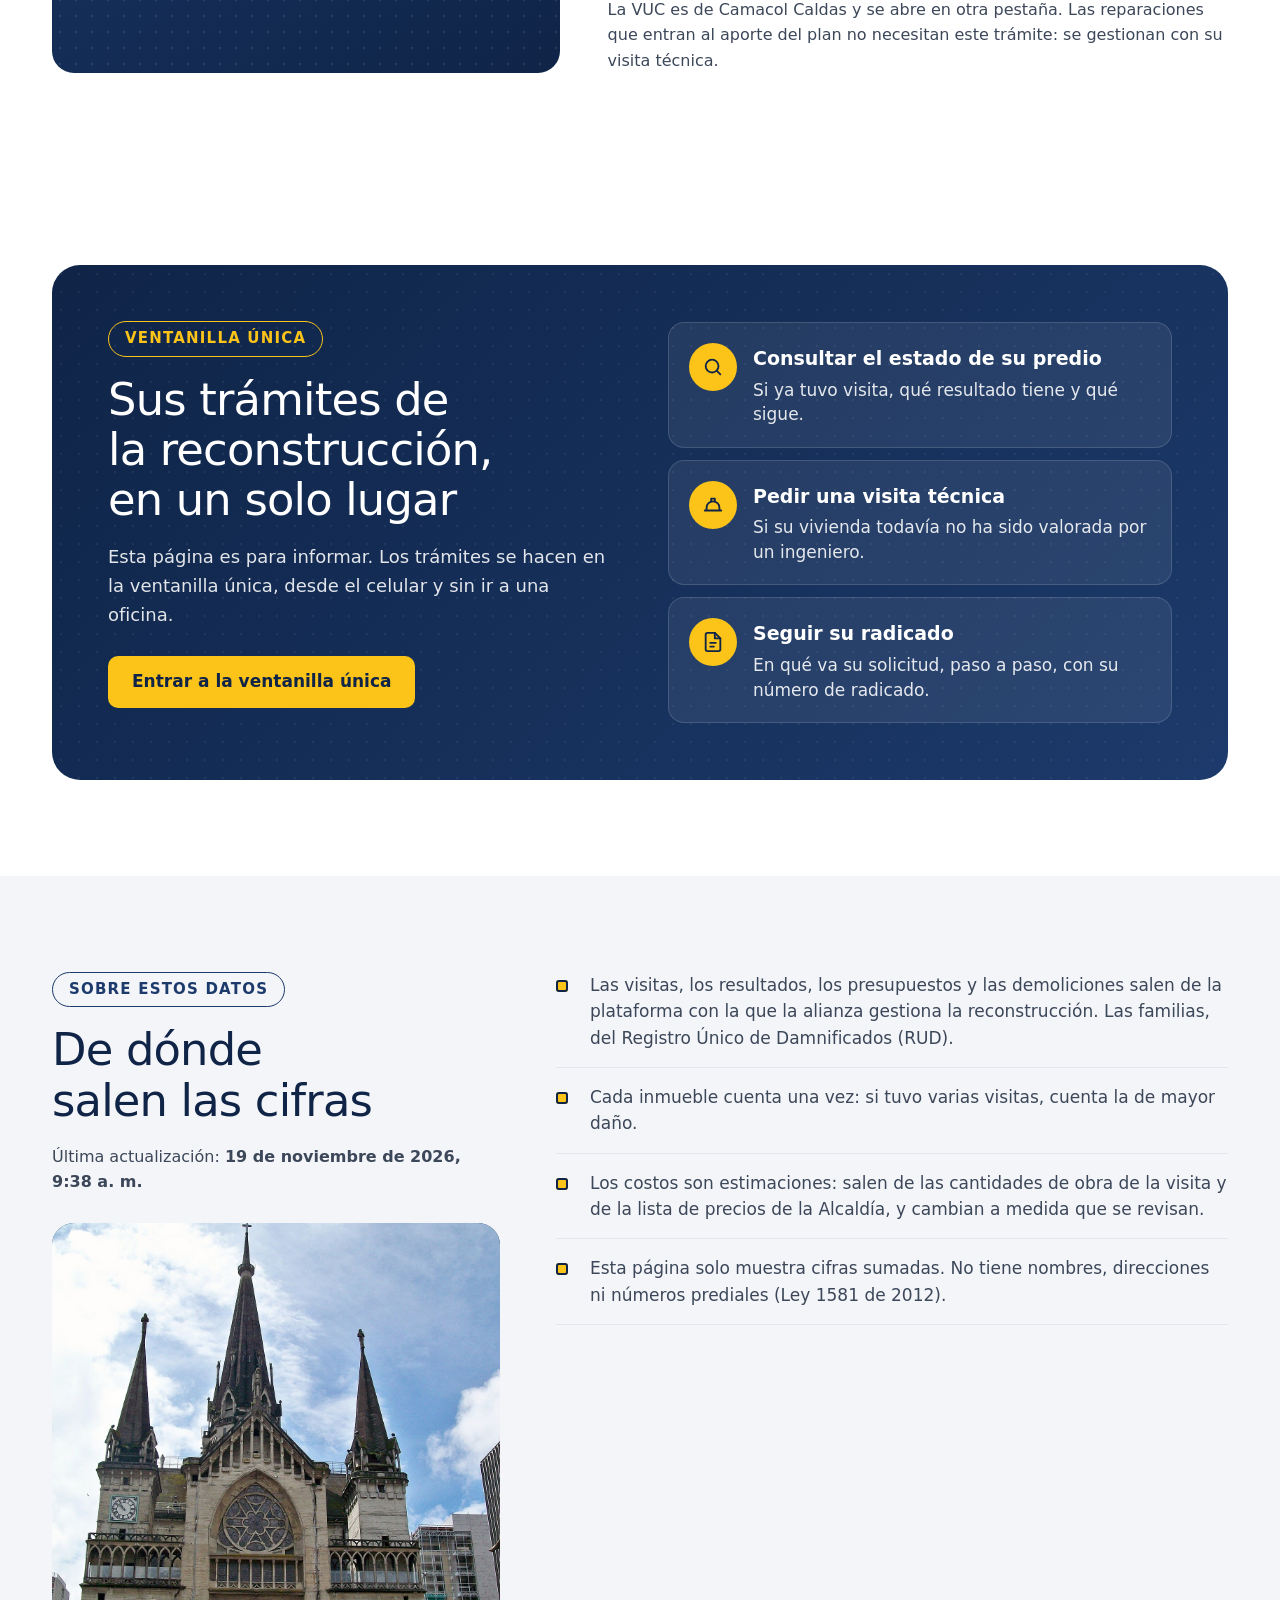
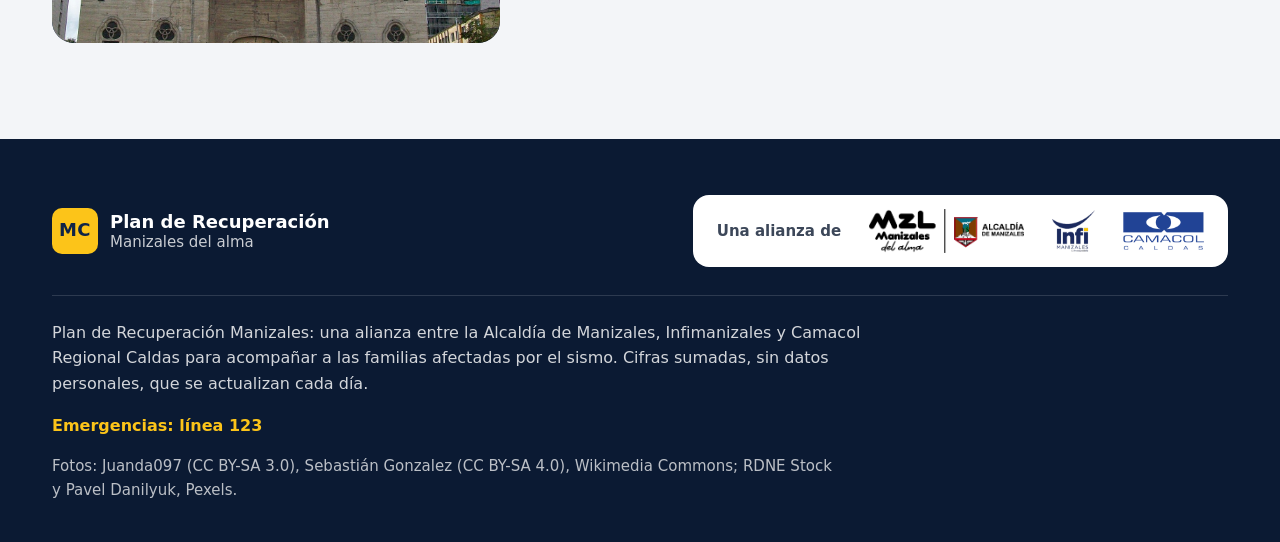
==== commit 4f7470dc: "Marca: logo de Manizales del alma junto a «Plan de Recuperación» Co-Authored-By: Claude Opus 5.5 <no" ====
--- a/index.html
+++ b/index.html
@@ -23,8 +23,8 @@
 <header class="encabezado" id="inicio">
   <div class="envoltura cab-barra">
     <a class="marca" href="#inicio" aria-label="Plan de Recuperación Manizales, inicio">
-      <span class="sello" aria-hidden="true"><svg viewBox="0 0 24 24"><path d="M3 21h18M5 21V9l7-5 7 5v12"/><path d="M12 17.5s-3-1.9-3-3.9a1.6 1.6 0 0 1 3-.8 1.6 1.6 0 0 1 3 .8c0 2-3 3.9-3 3.9z"/></svg></span>
-      <span class="marca-txt"><b>Plan de Recuperación</b><span>Manizales del alma</span></span>
+      <img class="marca-logo" src="img/mzl.webp" alt="Manizales del alma" width="322" height="200">
+      <span class="marca-txt"><b>Plan de Recuperación</b><span>Manizales</span></span>
     </a>
     <nav class="nav" id="nav" aria-label="Secciones">
       <ul>
--- a/css/estilos.css
+++ b/css/estilos.css
@@ -607,3 +607,7 @@
 }
 
 [id] { scroll-margin-top: 92px; }
+
+/* 20-nov: el logo de Manizales del alma en la marca de la cabecera */
+.marca-logo { height: 48px; width: auto; padding-right: 14px; border-right: 2px solid var(--borde); }
+@media (max-width: 640px) { .marca-logo { height: 40px; padding-right: 10px; } }
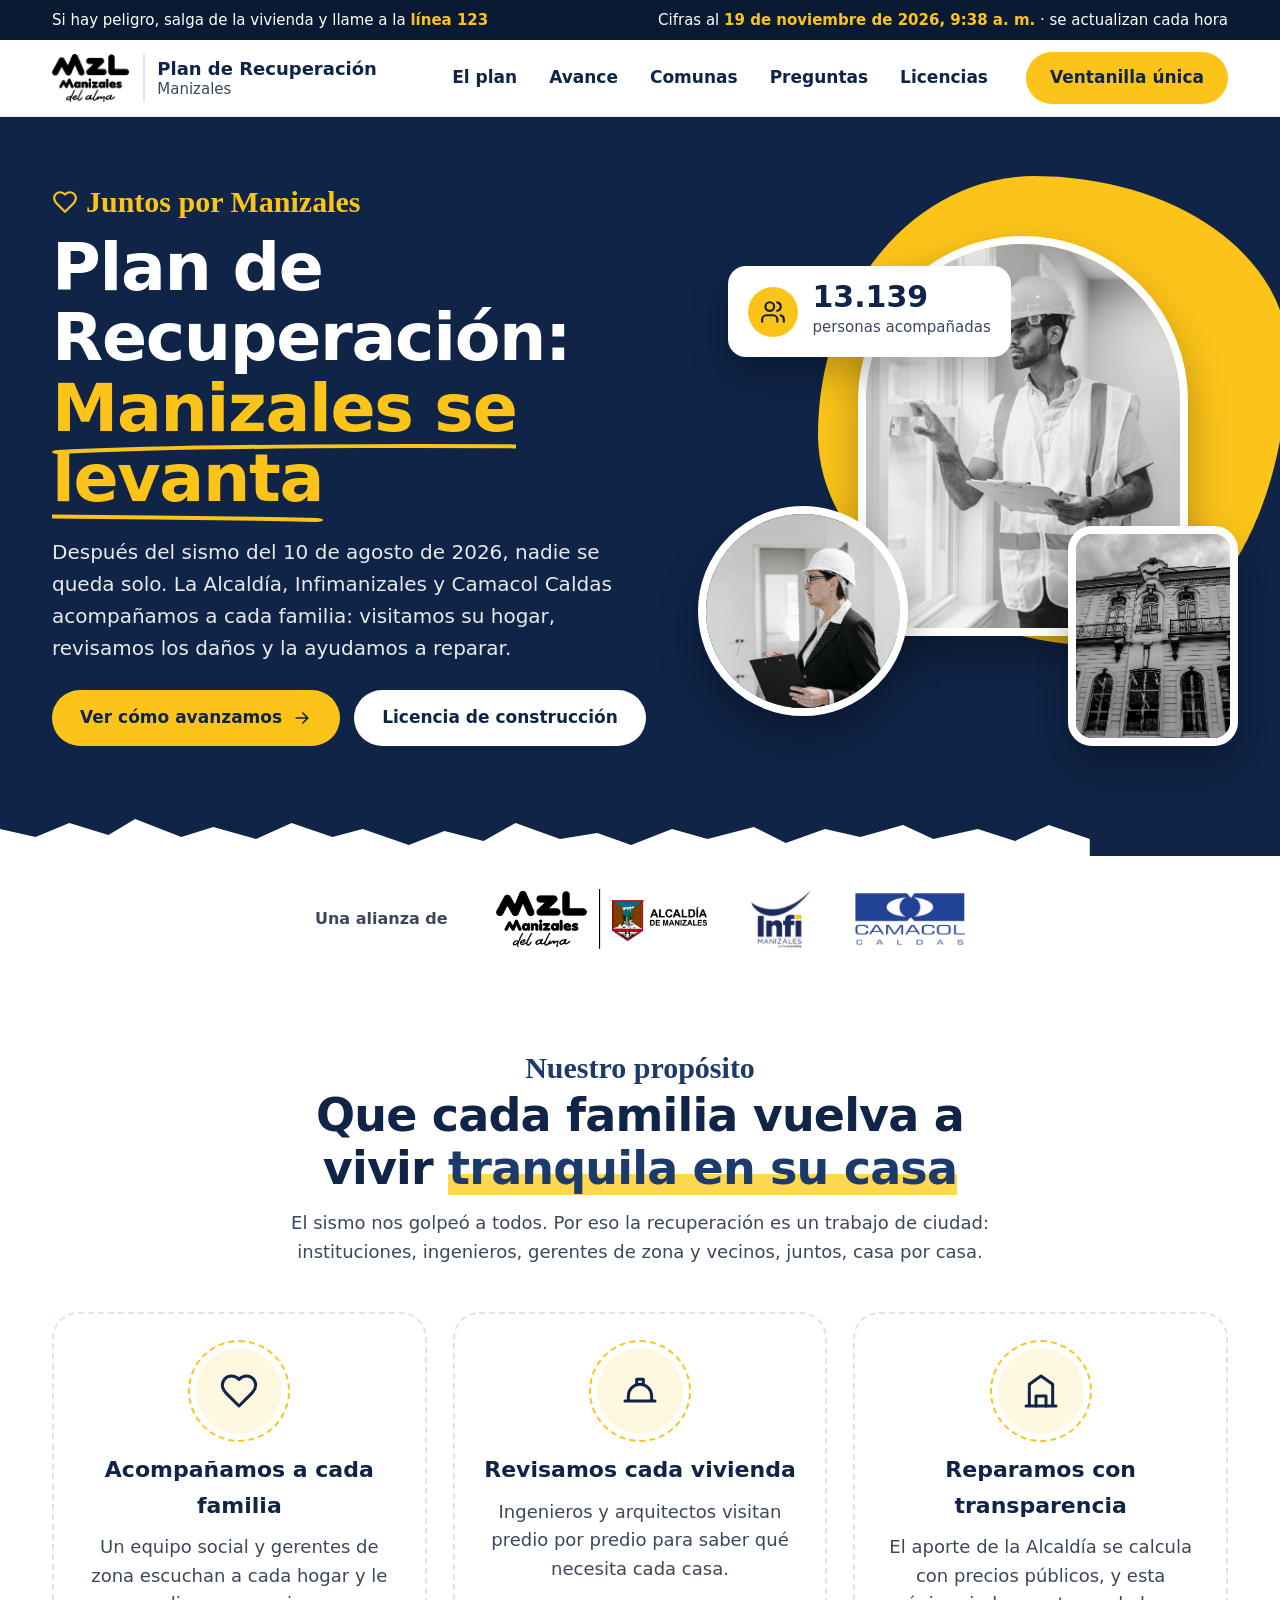
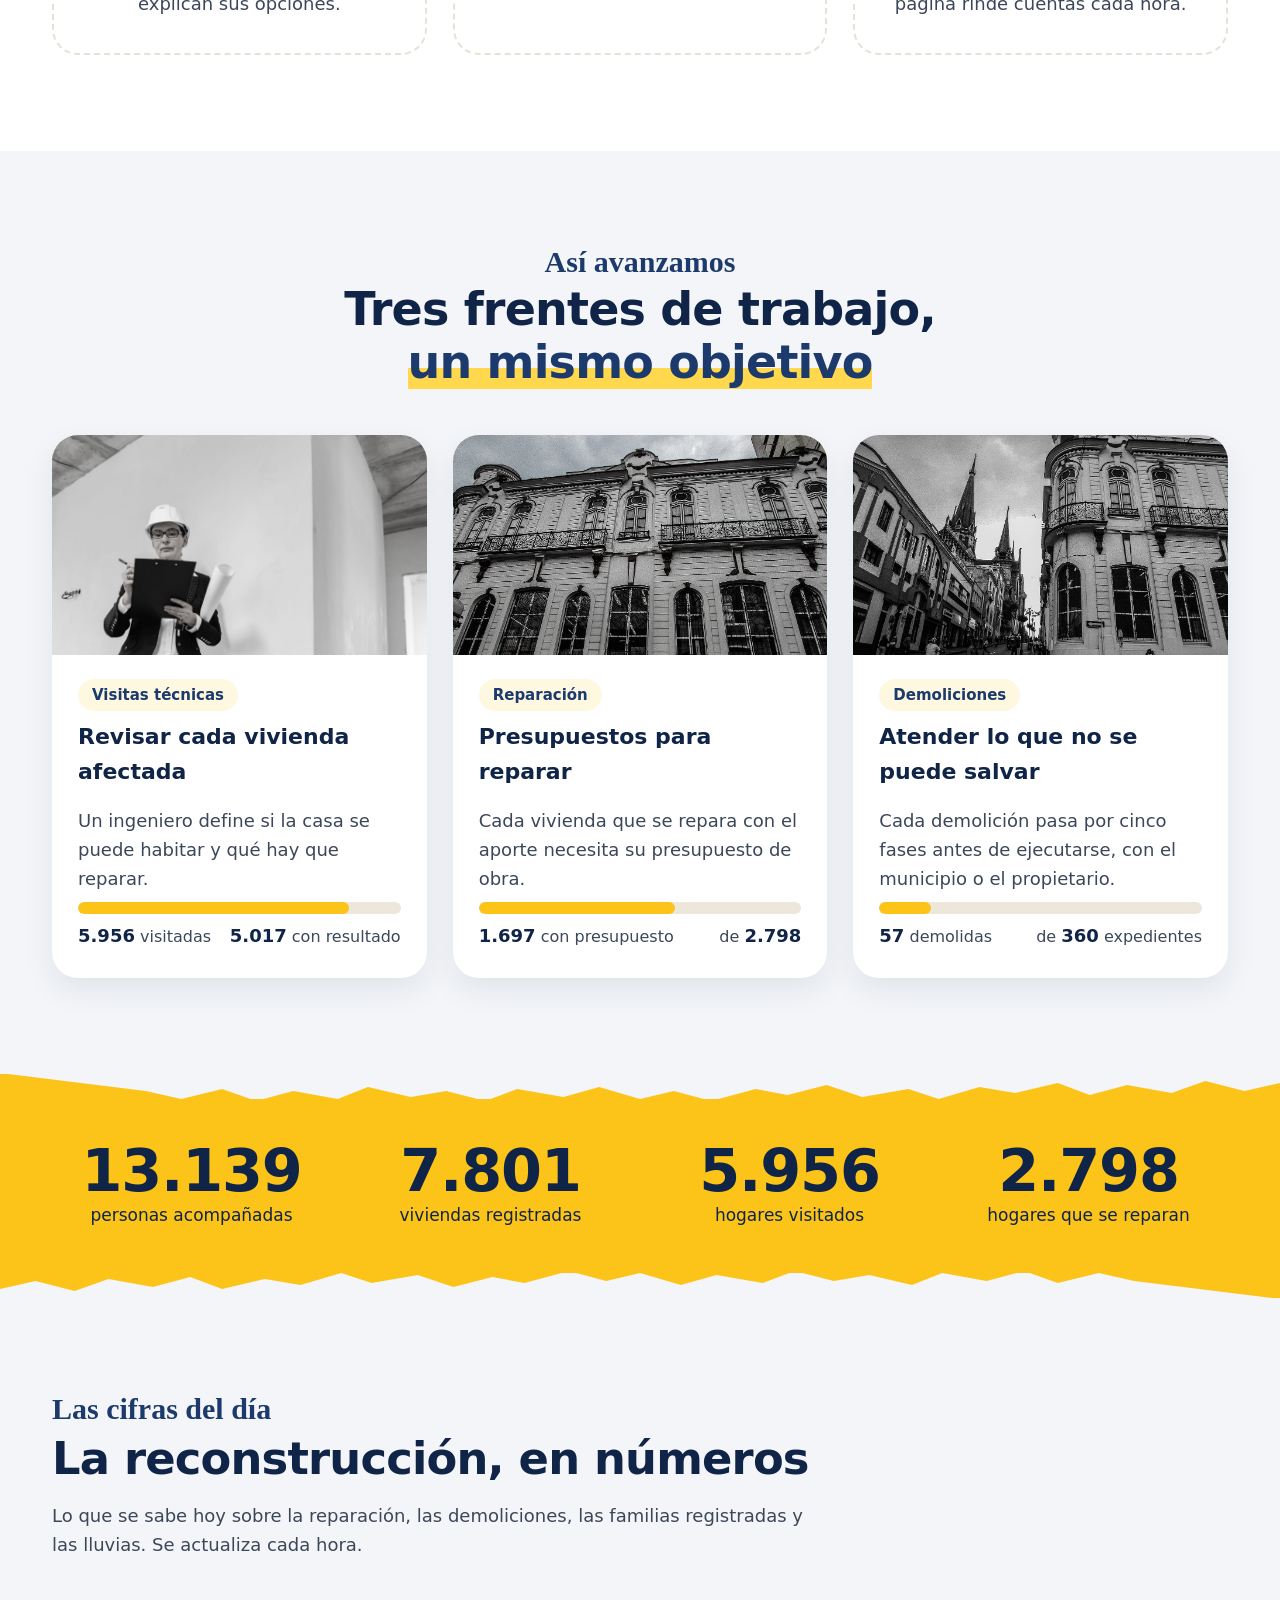
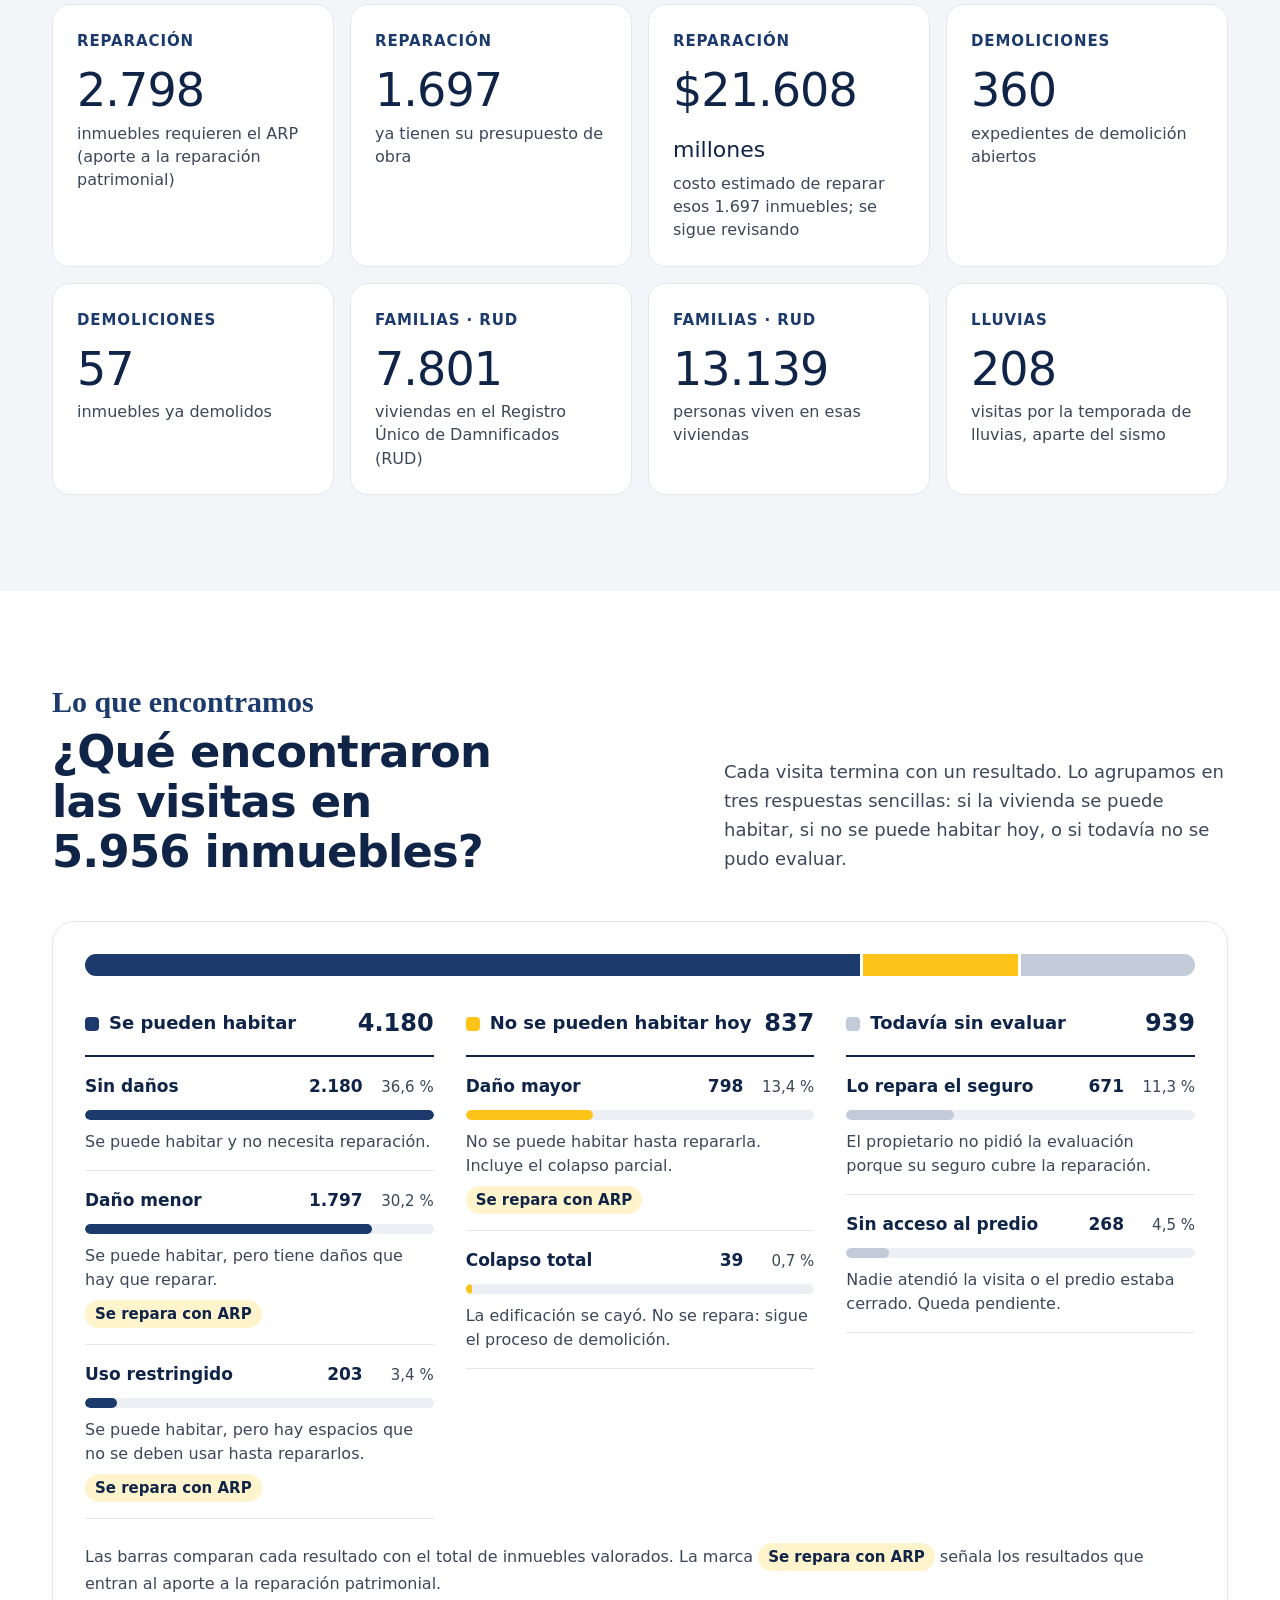
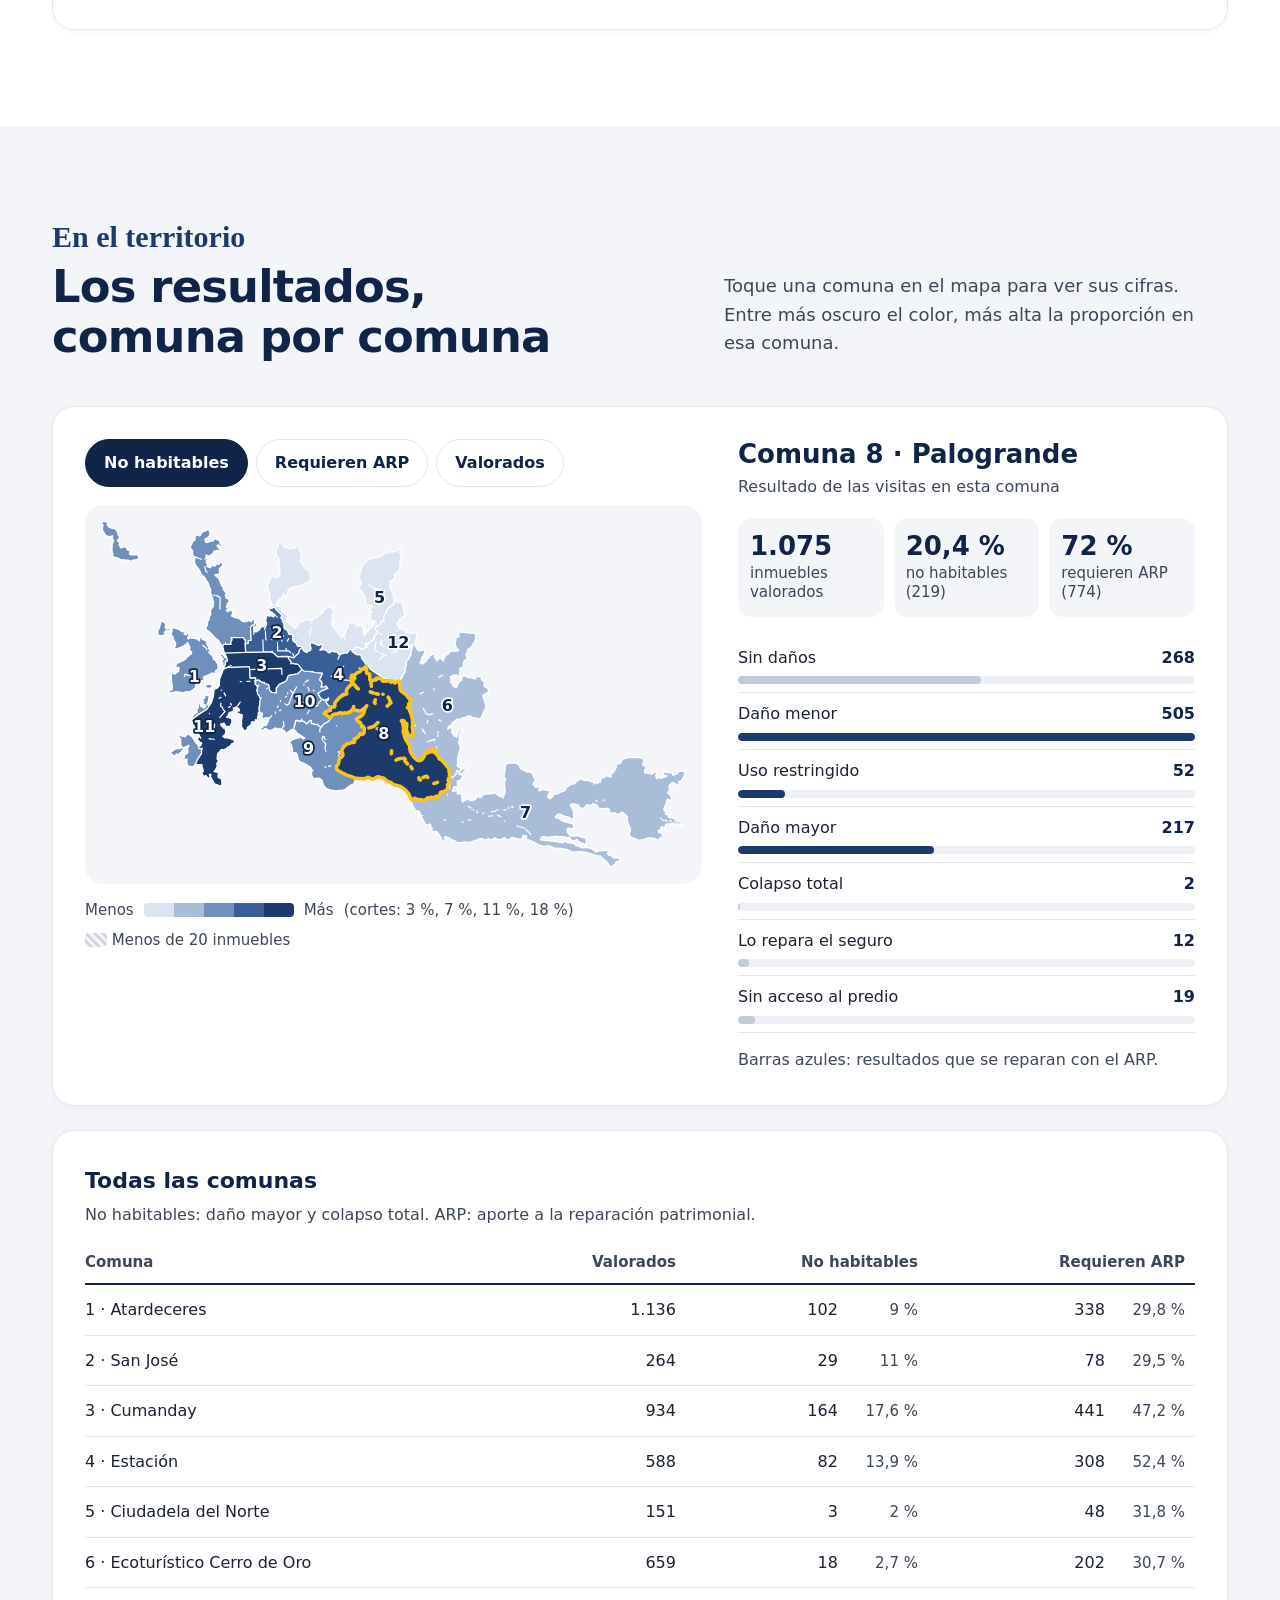
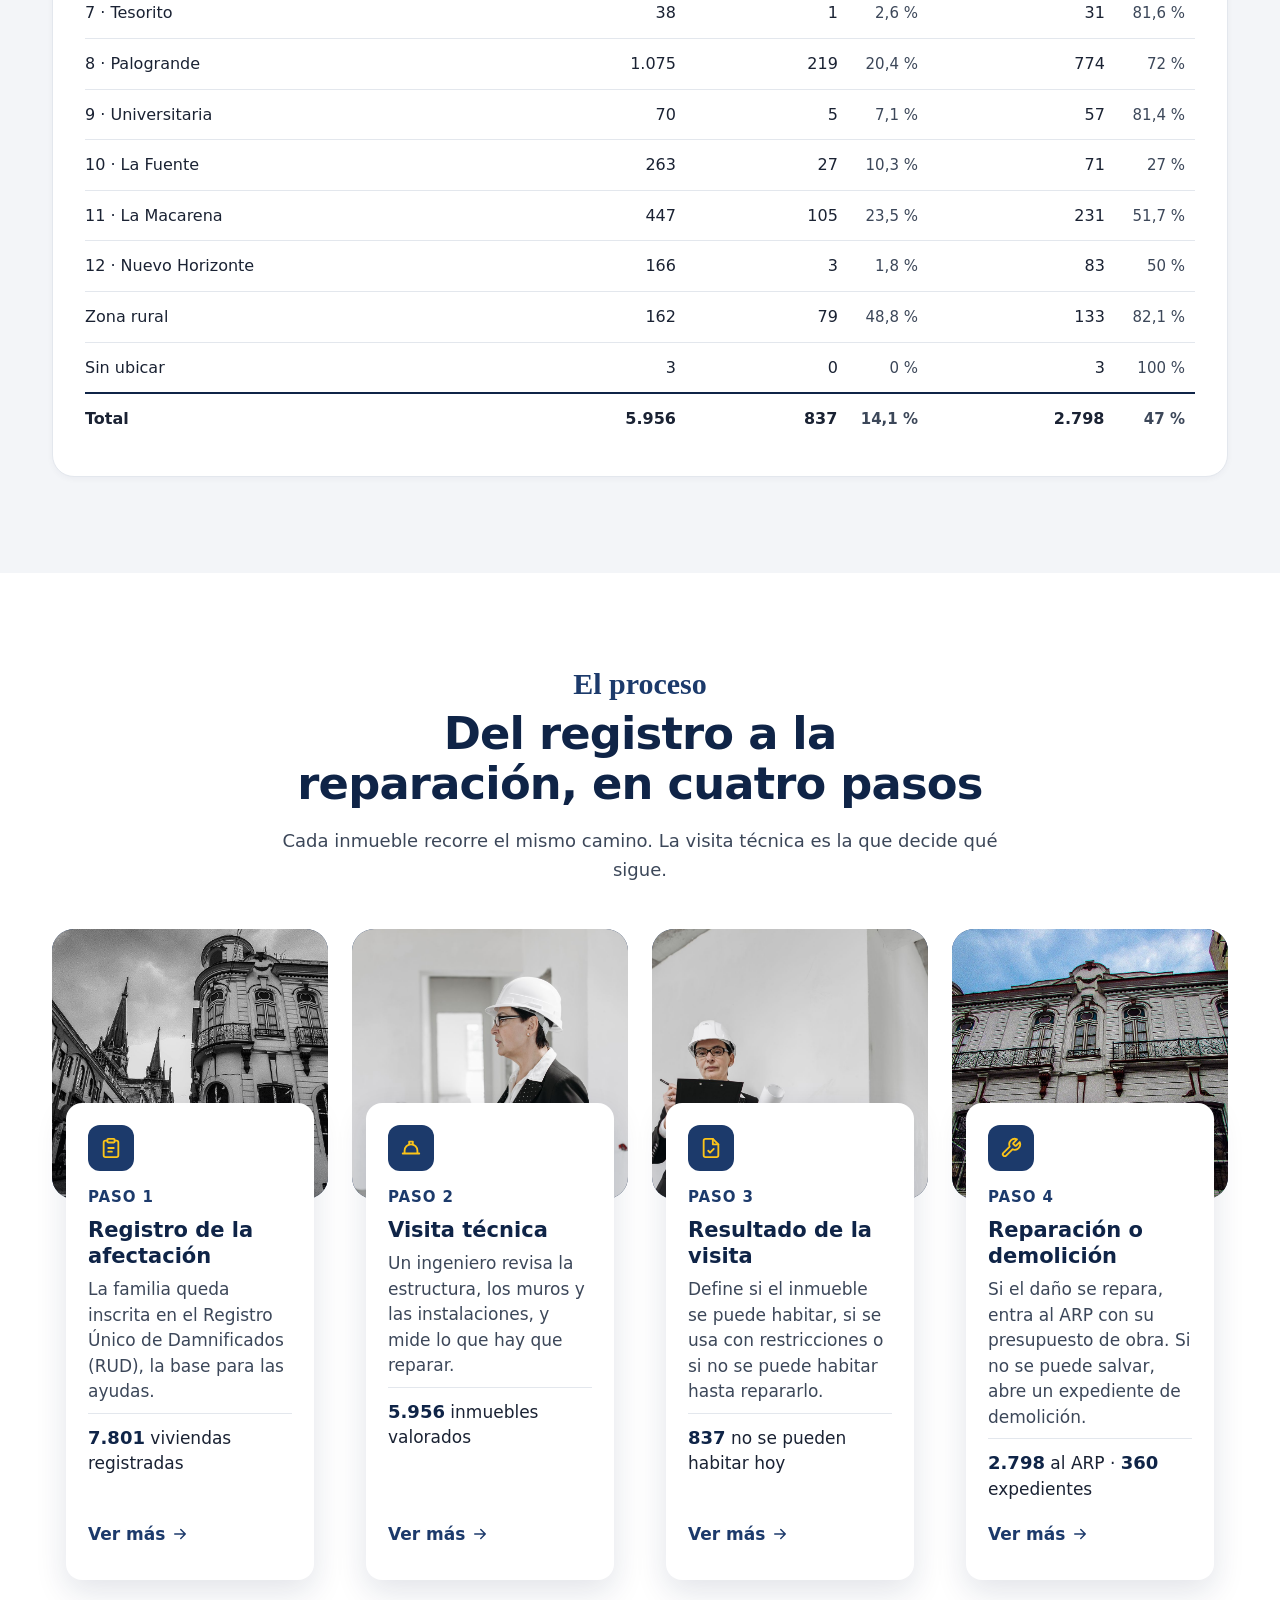
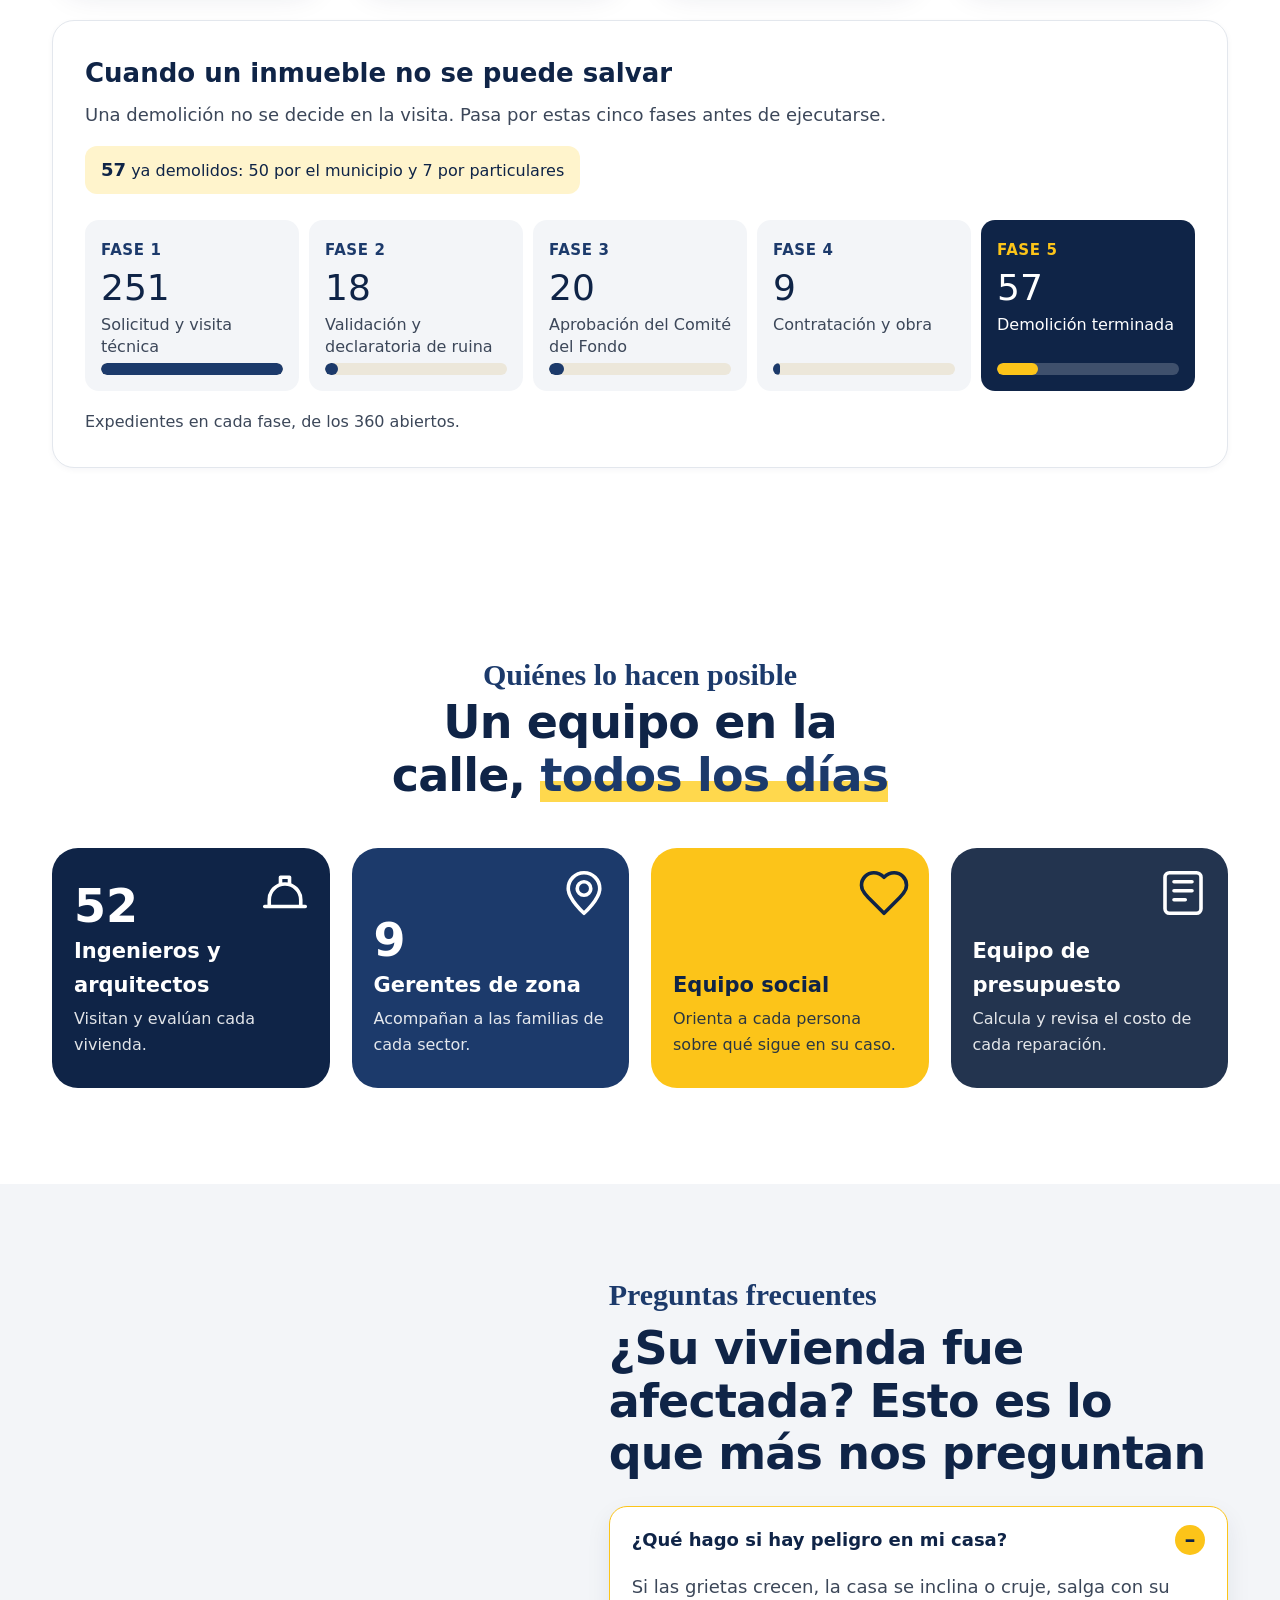
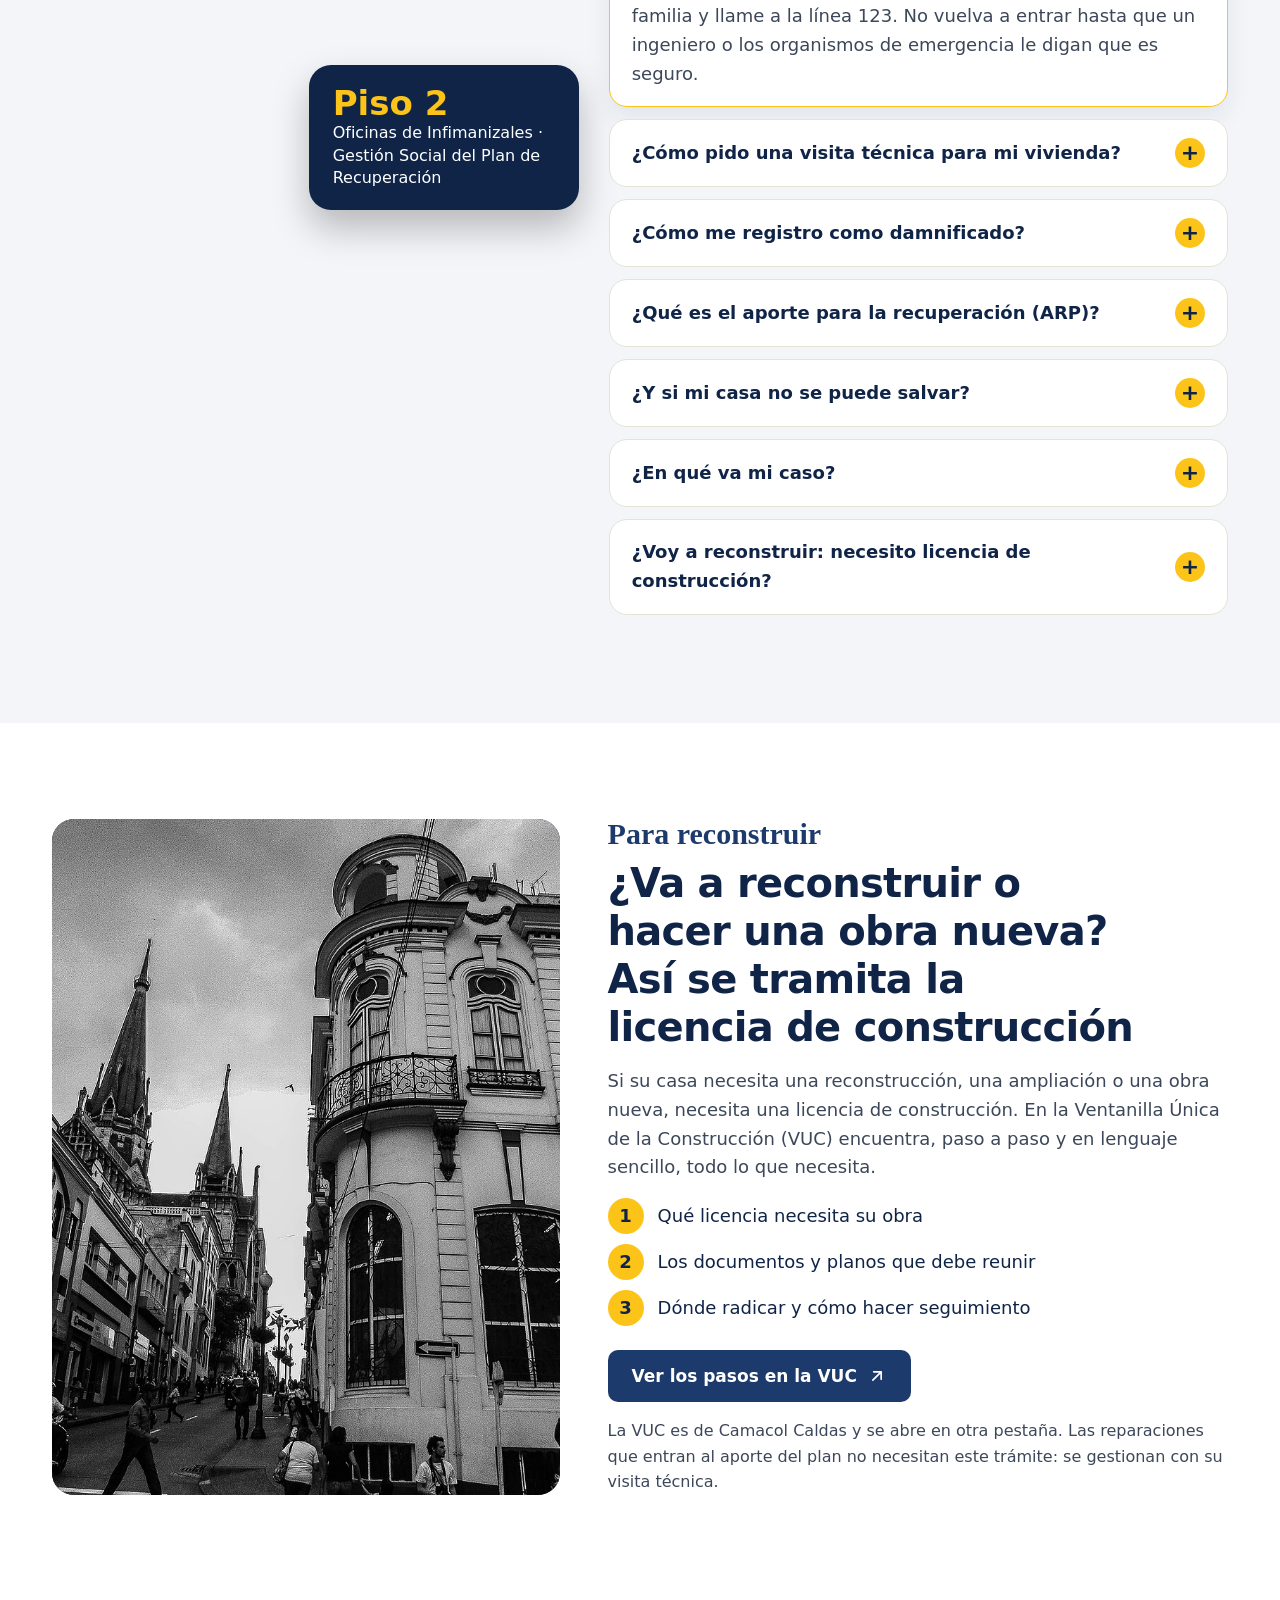
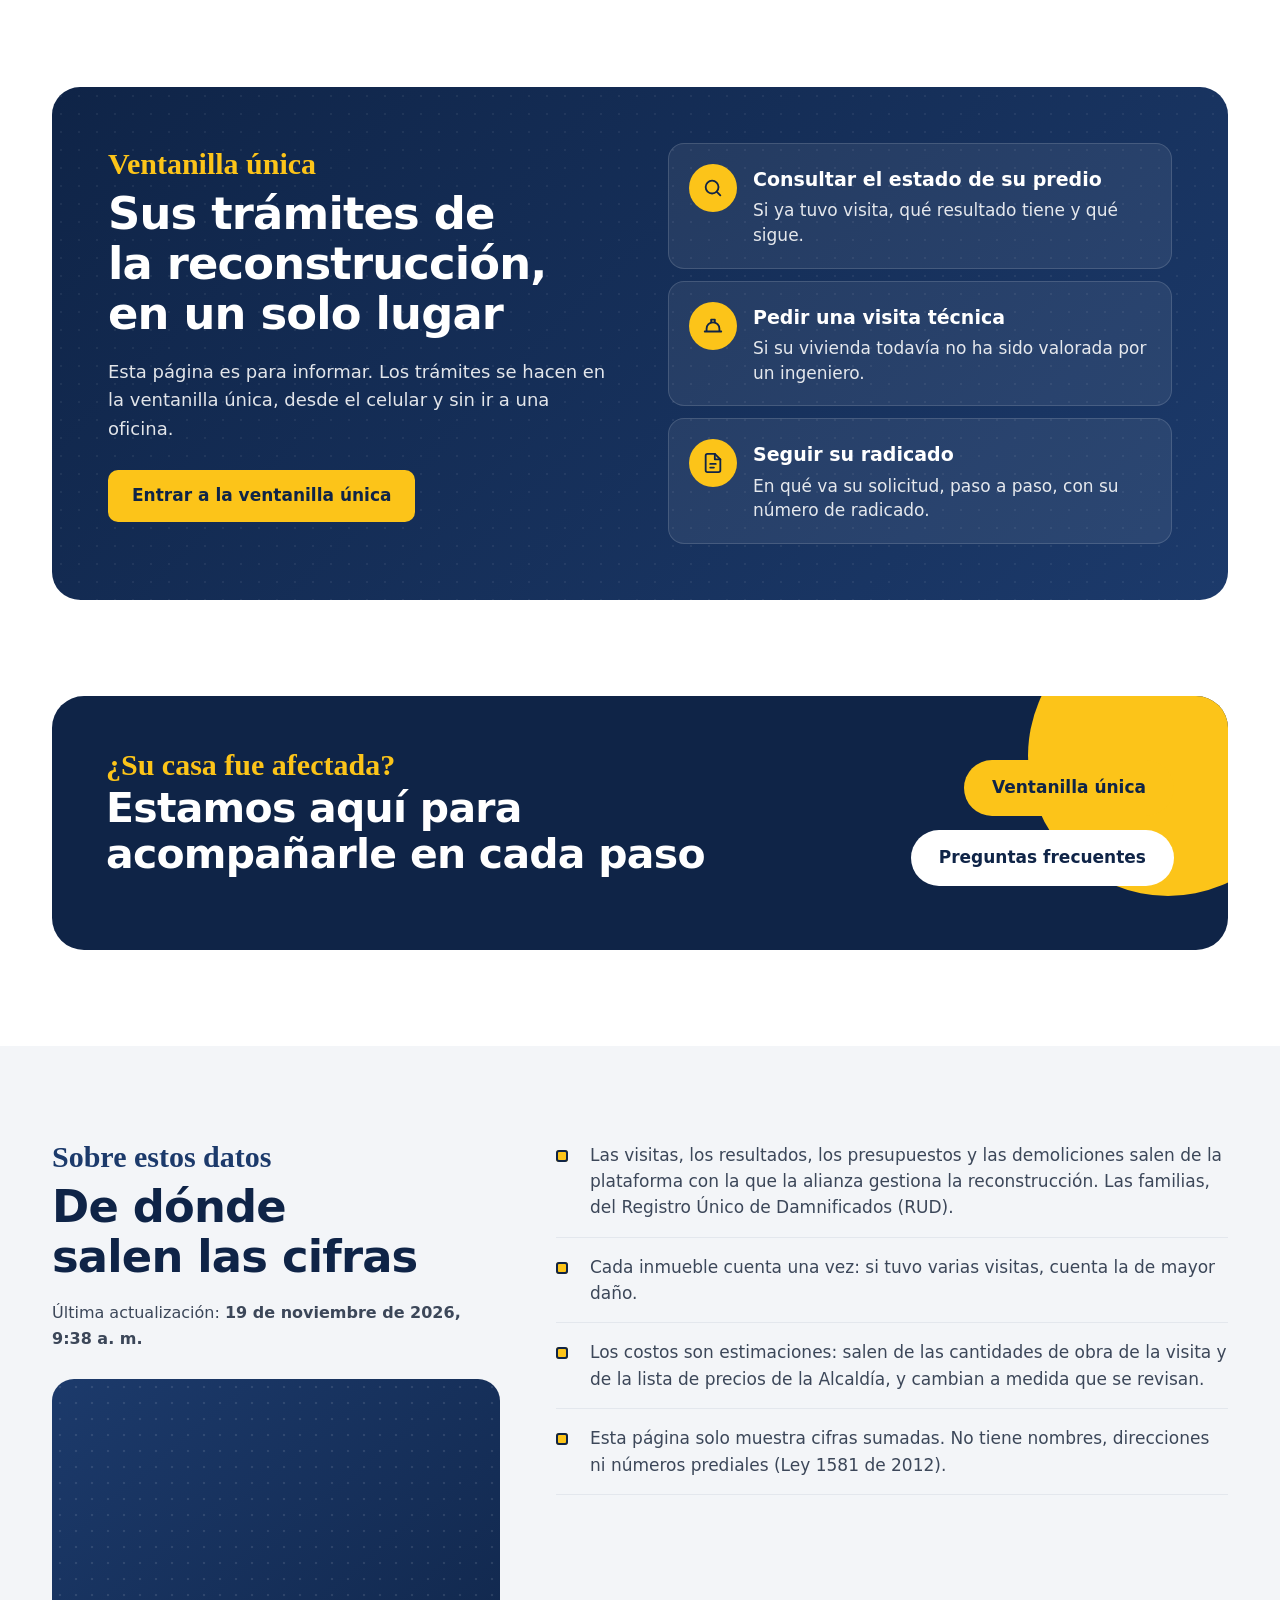
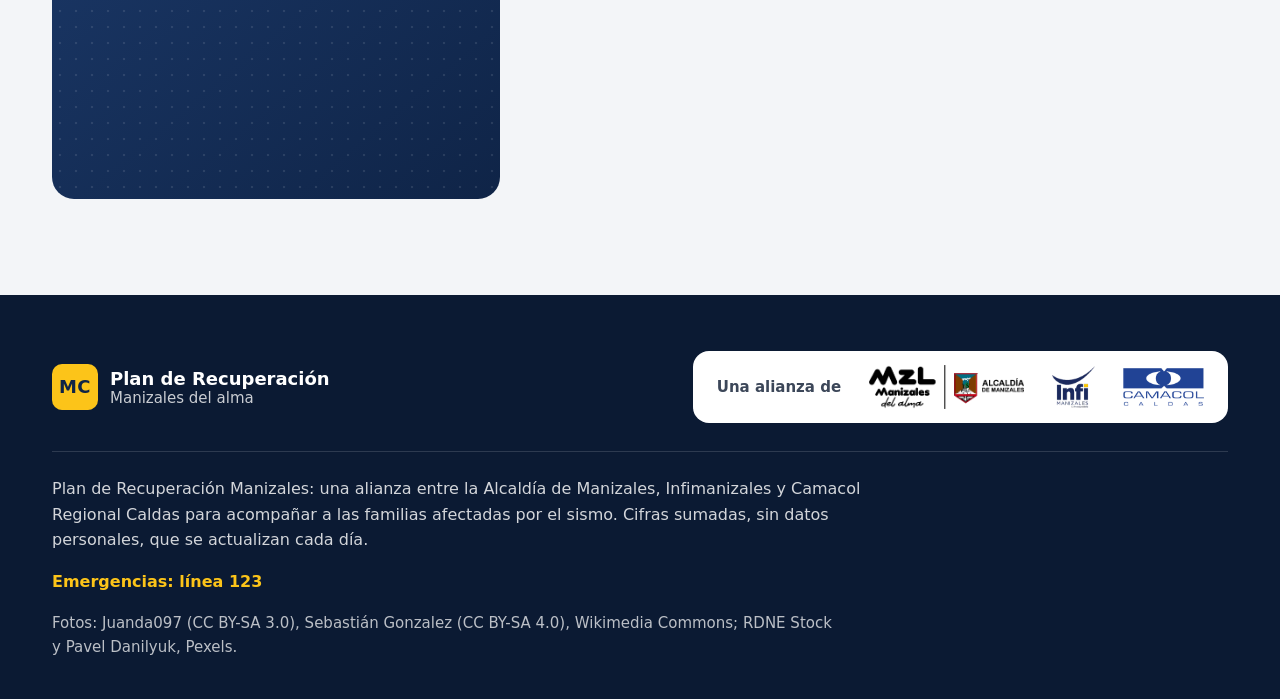
==== commit 190eeea7: "Estilo de fundación: portada con collage, propósito, «Así avanzamos» con barras, banda amarilla, equ" ====
--- a/index.html
+++ b/index.html
@@ -12,14 +12,14 @@
 <link rel="icon" href="data:image/svg+xml,%3Csvg xmlns='http://www.w3.org/2000/svg' viewBox='0 0 64 64'%3E%3Crect width='64' height='64' rx='12' fill='%23fcc419'/%3E%3Ctext x='32' y='42' font-family='Arial' font-weight='700' font-size='26' text-anchor='middle' fill='%230f2447'%3EMC%3C/text%3E%3C/svg%3E">
 <link rel="preconnect" href="https://fonts.googleapis.com">
 <link rel="preconnect" href="https://fonts.gstatic.com" crossorigin>
-<link rel="stylesheet" href="https://fonts.googleapis.com/css2?family=DM+Sans:opsz,wght@9..40,400;9..40,500;9..40,600;9..40,700&display=swap">
+<link rel="stylesheet" href="https://fonts.googleapis.com/css2?family=DM+Sans:opsz,wght@9..40,400;9..40,500;9..40,600;9..40,700;9..40,800&family=Caveat:wght@700&display=swap">
 <link rel="stylesheet" href="css/estilos.css">
 <script src="js/app.js" defer></script>
 </head>
 <body>
-<a class="saltar" href="#cifras">Saltar a las cifras</a>
-
-<!-- ============ PORTADA ============ -->
+<a class="saltar" href="#avance">Saltar al avance</a>
+
+<div class="f-tope"><div class="envoltura"><span>Si hay peligro, salga de la vivienda y llame a la <b>línea 123</b></span><span>Cifras al <b data-dato="corte">19 de noviembre de 2026</b> · se actualizan cada hora</span></div></div>
 <header class="encabezado" id="inicio">
   <div class="envoltura cab-barra">
     <a class="marca" href="#inicio" aria-label="Plan de Recuperación Manizales, inicio">
@@ -29,10 +29,9 @@
     <nav class="nav" id="nav" aria-label="Secciones">
       <ul>
         <li><a href="#mision">El plan</a></li>
-        <li><a href="#impacto">Lo logrado</a></li>
-        <li><a href="#cifras">Cifras</a></li>
+        <li><a href="#avance">Avance</a></li>
         <li><a href="#comunas">Comunas</a></li>
-        <li><a href="#ayudas">Ayudas</a></li>
+        <li><a href="#ayudas">Preguntas</a></li>
         <li><a href="#licencias">Licencias</a></li>
         <li class="solo-movil"><a href="ventanilla/">Ventanilla única</a></li>
       </ul>
@@ -44,36 +43,29 @@
   </div>
 </header>
 
-<!-- ============ PORTADA (19-nov: tono de fundación, gráfica y sencilla) ============ -->
-<section class="heroe" aria-labelledby="h-inicio">
-  <div class="heroe-velo">
-    <div class="envoltura heroe-cuerpo">
-      <p class="heroe-antes">Juntos reconstruimos nuestra ciudad</p>
-      <h1 id="h-inicio">Plan de Recuperación <span class="resalta">Manizales</span></h1>
-      <p class="lead">Después del sismo del 10 de agosto de 2026, nadie se queda solo. La Alcaldía, Infimanizales y Camacol Caldas acompañamos a cada familia: visitamos su hogar, revisamos los daños y la ayudamos a reparar.</p>
-      <div class="acciones">
-        <a class="boton amarillo" href="#impacto">Ver cómo avanzamos
-          <svg viewBox="0 0 24 24" aria-hidden="true"><path d="M12 5v14M19 12l-7 7-7-7"/></svg></a>
+<!-- ============ PORTADA (19-nov: estilo de fundación) ============ -->
+<section class="f-portada" aria-labelledby="h-inicio">
+  <div class="envoltura f-portada-g">
+    <div>
+      <p class="f-mano"><svg viewBox="0 0 24 24" aria-hidden="true"><path d="M19 14c1.5-1.5 3-3.2 3-5.5A5.5 5.5 0 0 0 16.5 3c-1.8 0-3 .5-4.5 2-1.5-1.5-2.7-2-4.5-2A5.5 5.5 0 0 0 2 8.5c0 2.3 1.5 4 3 5.5l7 7z"/></svg>Juntos por Manizales</p>
+      <h1 id="h-inicio">Plan de Recuperación: <span class="f-sub">Manizales se levanta</span></h1>
+      <p class="f-lead">Después del sismo del 10 de agosto de 2026, nadie se queda solo. La Alcaldía, Infimanizales y Camacol Caldas acompañamos a cada familia: visitamos su hogar, revisamos los daños y la ayudamos a reparar.</p>
+      <div class="f-acciones">
+        <a class="boton amarillo" href="#avance">Ver cómo avanzamos <svg viewBox="0 0 24 24" aria-hidden="true"><path d="M5 12h14M13 6l6 6-6 6"/></svg></a>
         <a class="boton blanco" href="#licencias">Licencia de construcción</a>
       </div>
-      <p class="aviso-123">
-        <svg viewBox="0 0 24 24" aria-hidden="true"><path d="M12 9v4M12 17h.01"/><path d="M10.3 3.9 1.8 18a2 2 0 0 0 1.7 3h17a2 2 0 0 0 1.7-3L13.7 3.9a2 2 0 0 0-3.4 0z"/></svg>
-        <span><b>Si hay peligro:</b> salga de la vivienda y llame a la <b>línea 123</b>.</span>
-      </p>
+    </div>
+    <div class="f-collage" aria-hidden="true">
+      <div class="f-mancha"></div>
+      <svg class="f-corazon" viewBox="0 0 80 60"><path d="M10 40C-6 18 26 2 40 22 54 2 86 18 70 40 60 52 44 56 40 58"/></svg>
+      <img class="f-c1" src="img/fotos/inspector-ventana.jpg" alt="" width="1600" height="2400">
+      <img class="f-c2" src="img/fotos/ingeniera-obra.jpg" alt="" width="1600" height="1068">
+      <img class="f-c3" src="img/fotos/casa-centro.jpg" alt="" width="1280" height="863">
+      <div class="f-flota"><span class="f-flota-ic"><svg viewBox="0 0 24 24"><path d="M16 21v-2a4 4 0 0 0-4-4H6a4 4 0 0 0-4 4v2"/><circle cx="9" cy="7" r="4"/><path d="M22 21v-2a4 4 0 0 0-3-3.9M16 3.1a4 4 0 0 1 0 7.8"/></svg></span><div><b data-dato="personas">13.139</b><span>personas acompañadas</span></div></div>
     </div>
   </div>
 </section>
-<div class="envoltura">
-  <ul class="heroe-cifras" aria-label="La recuperación hoy">
-    <li><span class="hc-ic"><svg viewBox="0 0 24 24" aria-hidden="true"><path d="M16 21v-2a4 4 0 0 0-4-4H6a4 4 0 0 0-4 4v2"/><circle cx="9" cy="7" r="4"/><path d="M22 21v-2a4 4 0 0 0-3-3.9M16 3.1a4 4 0 0 1 0 7.8"/></svg></span>
-      <b data-dato="personas">13.139</b><span>personas acompañadas</span></li>
-    <li><span class="hc-ic"><svg viewBox="0 0 24 24" aria-hidden="true"><path d="M3 18h18M5 18v-3a7 7 0 0 1 14 0v3M10 8V5h4v3"/></svg></span>
-      <b data-dato="total">4.763</b><span>hogares visitados</span></li>
-    <li><span class="hc-ic"><svg viewBox="0 0 24 24" aria-hidden="true"><path d="M3 21h18M5 21V8l7-5 7 5v13"/><path d="M9 21v-6h6v6"/></svg></span>
-      <b data-dato="arp">2.115</b><span>hogares que se reparan</span></li>
-  </ul>
-  <p class="heroe-corte">Cifras al <b data-dato="corte">19 de noviembre de 2026</b> · se actualizan cada mañana</p>
-</div>
+<svg class="f-rasgado" viewBox="0 0 1440 46" preserveAspectRatio="none" aria-hidden="true"><path d="M0 46V18l40 8 38-14 44 12 30-16 52 18 36-10 48 12 40-16 46 14 34-8 52 16 40-14 44 10 36-18 50 16 42-6 38 12 46-16 40 10 52-12 36 16 44-14 40 8 48-12 34 14 50-10 42 12 38-16 46 14V46z"/></svg>
 
 <main>
   <!-- ============ ALIANZA ============ -->
@@ -88,79 +80,53 @@
     </div>
   </section>
 
-  <!-- ============ LA MISIÓN (estilo de fundación: por qué existe el plan) ============ -->
-  <section class="seccion mision" id="mision" aria-labelledby="h-mision">
-    <div class="envoltura">
-      <div class="cabeza centro">
-        <p class="rotulo">Nuestro propósito</p>
-        <h2 id="h-mision">Que cada familia vuelva a vivir tranquila en su casa</h2>
+  <!-- ============ NUESTRO PROPÓSITO ============ -->
+  <section class="seccion" id="mision" aria-labelledby="h-mision">
+    <div class="envoltura">
+      <div class="f-cabeza">
+        <p class="f-mano azul">Nuestro propósito</p>
+        <h2 id="h-mision">Que cada familia vuelva a vivir <em>tranquila en su casa</em></h2>
         <p>El sismo nos golpeó a todos. Por eso la recuperación es un trabajo de ciudad: instituciones, ingenieros, gerentes de zona y vecinos, juntos, casa por casa.</p>
       </div>
-      <ul class="valores">
-        <li class="valor">
-          <span class="valor-ic"><svg viewBox="0 0 24 24" aria-hidden="true"><path d="M19 14c1.5-1.5 3-3.2 3-5.5A5.5 5.5 0 0 0 16.5 3c-1.8 0-3 .5-4.5 2-1.5-1.5-2.7-2-4.5-2A5.5 5.5 0 0 0 2 8.5c0 2.3 1.5 4 3 5.5l7 7z"/></svg></span>
-          <h3>Acompañamos a cada familia</h3>
-          <p>Un equipo social y gerentes de zona escuchan a cada hogar, le explican sus opciones y le acompañan en cada paso.</p>
-        </li>
-        <li class="valor">
-          <span class="valor-ic"><svg viewBox="0 0 24 24" aria-hidden="true"><path d="M3 18h18M5 18v-3a7 7 0 0 1 14 0v3M10 8V5h4v3"/></svg></span>
-          <h3>Revisamos cada vivienda</h3>
-          <p>Ingenieros y arquitectos visitan predio por predio para saber si la casa es segura y qué necesita para repararse.</p>
-        </li>
-        <li class="valor">
-          <span class="valor-ic"><svg viewBox="0 0 24 24" aria-hidden="true"><path d="M3 21h18M5 21V8l7-5 7 5v13"/><path d="M9 21v-6h6v6"/></svg></span>
-          <h3>Reconstruimos más seguro</h3>
-          <p>Las reparaciones y las nuevas obras siguen las normas de construcción, para que Manizales quede mejor que antes.</p>
-        </li>
-        <li class="valor">
-          <span class="valor-ic"><svg viewBox="0 0 24 24" aria-hidden="true"><circle cx="12" cy="12" r="9"/><path d="M12 7v5l3 2"/></svg></span>
-          <h3>Rendimos cuentas cada día</h3>
-          <p>Las cifras de esta página se actualizan todas las mañanas, sin datos personales, para que cualquiera pueda ver el avance.</p>
-        </li>
+      <ul class="f-tarjetas">
+        <li class="f-tarjeta"><span class="f-ic"><svg viewBox="0 0 24 24" aria-hidden="true"><path d="M19 14c1.5-1.5 3-3.2 3-5.5A5.5 5.5 0 0 0 16.5 3c-1.8 0-3 .5-4.5 2-1.5-1.5-2.7-2-4.5-2A5.5 5.5 0 0 0 2 8.5c0 2.3 1.5 4 3 5.5l7 7z"/></svg></span><h3>Acompañamos a cada familia</h3><p>Un equipo social y gerentes de zona escuchan a cada hogar y le explican sus opciones.</p></li>
+        <li class="f-tarjeta"><span class="f-ic"><svg viewBox="0 0 24 24" aria-hidden="true"><path d="M3 18h18M5 18v-3a7 7 0 0 1 14 0v3M10 8V5h4v3"/></svg></span><h3>Revisamos cada vivienda</h3><p>Ingenieros y arquitectos visitan predio por predio para saber qué necesita cada casa.</p></li>
+        <li class="f-tarjeta"><span class="f-ic"><svg viewBox="0 0 24 24" aria-hidden="true"><path d="M3 21h18M5 21V8l7-5 7 5v13"/><path d="M9 21v-6h6v6"/></svg></span><h3>Reparamos con transparencia</h3><p>El aporte de la Alcaldía se calcula con precios públicos, y esta página rinde cuentas cada hora.</p></li>
       </ul>
     </div>
   </section>
 
-  <!-- ============ LO LOGRADO ============ -->
-  <section class="impacto" id="impacto" aria-labelledby="h-impacto">
-    <div class="envoltura">
-      <div class="impacto-cabeza">
-        <p class="rotulo claro">Lo que hemos logrado juntos</p>
-        <h2 id="h-impacto">Cada número es una familia que no está sola</h2>
-      </div>
-      <ul class="impacto-cifras">
-        <li><b data-dato="personas">13.139</b><span>personas acompañadas en <span data-dato="viviendas">7.801</span> viviendas registradas</span></li>
-        <li><b data-dato="total">4.763</b><span>hogares e inmuebles visitados por un ingeniero</span></li>
-        <li><b data-dato="arp">2.115</b><span>viviendas en camino a su reparación con el aporte de la Alcaldía</span></li>
-        <li><b data-dato="ingenieros">37</b><span>ingenieros y arquitectos recorriendo la ciudad</span></li>
+  <!-- ============ ASÍ AVANZAMOS (barras de avance) ============ -->
+  <section class="seccion fondo" id="avance" aria-labelledby="h-avance">
+    <div class="envoltura">
+      <div class="f-cabeza">
+        <p class="f-mano azul">Así avanzamos</p>
+        <h2 id="h-avance">Tres frentes de trabajo, <em>un mismo objetivo</em></h2>
+      </div>
+      <ul class="f-causas">
+        <li class="f-causa"><img src="img/fotos/ingeniera-planos.jpg" alt="Una ingeniera toma notas durante una visita" width="1600" height="1068" loading="lazy"><div class="f-cu"><span class="f-etiqueta">Visitas técnicas</span><h3>Revisar cada vivienda afectada</h3>
+          <p>Un ingeniero define si la casa se puede habitar y qué hay que reparar.</p>
+          <div class="f-barra" aria-hidden="true"><i data-avance="visitas"></i></div><p class="f-avance"><span><b data-dato="total">5.956</b> visitadas</span><span><b data-dato="g-con">5.053</b> con resultado</span></p></div></li>
+        <li class="f-causa"><img src="img/fotos/casa-centro.jpg" alt="Fachada de una casa del centro de Manizales" width="1280" height="863" loading="lazy"><div class="f-cu"><span class="f-etiqueta">Reparación</span><h3>Presupuestos para reparar</h3>
+          <p>Cada vivienda que se repara con el aporte necesita su presupuesto de obra.</p>
+          <div class="f-barra" aria-hidden="true"><i data-avance="presupuesto"></i></div><p class="f-avance"><span><b data-dato="con_presupuesto">1.697</b> con presupuesto</span><span>de <b data-dato="arp">2.798</b></span></p></div></li>
+        <li class="f-causa"><img src="img/fotos/carrera-22.jpg" alt="Carrera 22 de Manizales con la catedral al fondo" width="1280" height="960" loading="lazy"><div class="f-cu"><span class="f-etiqueta">Demoliciones</span><h3>Atender lo que no se puede salvar</h3>
+          <p>Cada demolición pasa por cinco fases antes de ejecutarse, con el municipio o el propietario.</p>
+          <div class="f-barra" aria-hidden="true"><i data-avance="demoliciones"></i></div><p class="f-avance"><span><b data-dato="demolidas">57</b> demolidas</span><span>de <b data-dato="expedientes">360</b> expedientes</span></p></div></li>
       </ul>
-      <ul class="galeria" aria-label="Imágenes de la recuperación">
-        <li><figure><img src="img/fotos/ingeniera-obra.jpg" alt="Una ingeniera con casco revisa el interior de una vivienda" width="1600" height="1068" loading="lazy"><figcaption>Revisamos cada vivienda por dentro</figcaption></figure></li>
-        <li><figure><img src="img/fotos/casa-centro.jpg" alt="Fachada de una casa del centro histórico de Manizales" width="1280" height="863" loading="lazy"><figcaption>Cuidamos el patrimonio de la ciudad</figcaption></figure></li>
-        <li><figure><img src="img/fotos/ingeniera-planos.jpg" alt="Una ingeniera toma notas en su planilla durante la revisión" width="1600" height="1068" loading="lazy"><figcaption>Medimos lo que hay que reparar</figcaption></figure></li>
-        <li><figure><img src="img/fotos/catedral.jpg" alt="Fachada de la catedral basílica de Manizales" width="1280" height="1707" loading="lazy"><figcaption>Manizales del alma se levanta</figcaption></figure></li>
-      </ul>
-    </div>
-  </section>
-
-  <!-- ============ SOBRE LAS VISITAS ============ -->
-  <section class="seccion" id="visitas" aria-labelledby="h-visitas">
-    <div class="envoltura sobre">
-      <p class="rotulo">Sobre las visitas</p>
-      <div class="sobre-texto">
-        <h2 id="h-visitas">Un ingeniero en cada predio, para saber qué necesita cada vivienda</h2>
-        <p>Desde el <span data-dato="desde">18 de septiembre de 2026</span>, el equipo de la alianza visita los inmuebles afectados. Revisa la estructura, los muros y las instalaciones, define si se puede habitar y mide lo que hay que reparar.</p>
-        <a class="boton azul" href="#resultados">Ver lo que encontramos</a>
-        <ul class="mosaicos">
-          <li><b data-dato="total">4.763</b><span>inmuebles valorados</span></li>
-          <li><b data-dato="ingenieros">37</b><span>ingenieros en la calle</span></li>
-          <li><b data-dato="edificios">3.712</b><span>en edificios</span></li>
-          <li><b data-dato="casas">1.051</b><span>casas</span></li>
-        </ul>
-        <p class="nota">Un edificio es un predio con más de una vivienda, apartamento o local. Cada inmueble cuenta una vez, aunque haya tenido más de una visita.</p>
-      </div>
-      <figure class="foto foto-alta"><img src="img/fotos/inspector-ventana.jpg" alt="Un inspector con casco amarillo y chaleco reflectivo revisa una ventana con su planilla en la mano" width="1600" height="2400" loading="lazy"></figure>
-    </div>
+    </div>
+  </section>
+
+  <!-- ============ BANDA AMARILLA ============ -->
+  <section class="f-banda" aria-label="La recuperación en cifras">
+    <svg class="f-ras-a" viewBox="0 0 1440 26" preserveAspectRatio="none" aria-hidden="true"><path d="M0 0h1440v10l-40 8-44-10-38 12-50-8-42 10-36-12-48 10-40-6-46 12-34-10-52 8-40-12-44 10-36-6-50 12-42-10-38 8-46-12-40 10-52-8-36 12-44-10-40 6-48-10-34 12-50-8-42 10-38-12-46 10-40-8z"/></svg>
+    <ul class="envoltura f-banda-g">
+      <li><b data-dato="personas">13.139</b><span>personas acompañadas</span></li>
+      <li><b data-dato="viviendas">7.801</b><span>viviendas registradas</span></li>
+      <li><b data-dato="total">5.956</b><span>hogares visitados</span></li>
+      <li><b data-dato="arp">2.798</b><span>hogares que se reparan</span></li>
+    </ul>
+    <svg class="f-ras-b" viewBox="0 0 1440 26" preserveAspectRatio="none" aria-hidden="true"><path d="M0 0h1440v10l-40 8-44-10-38 12-50-8-42 10-36-12-48 10-40-6-46 12-34-10-52 8-40-12-44 10-36-6-50 12-42-10-38 8-46-12-40 10-52-8-36 12-44-10-40 6-48-10-34 12-50-8-42 10-38-12-46 10-40-8z"/></svg>
   </section>
 
   <!-- ============ LAS CIFRAS ============ -->
@@ -169,7 +135,7 @@
       <div class="cabeza">
         <p class="rotulo">Las cifras del día</p>
         <h2 id="h-cifras">La reconstrucción, en números</h2>
-        <p>Lo que se sabe hoy sobre la reparación, las demoliciones, las familias registradas y las lluvias. Se actualiza cada mañana.</p>
+        <p>Lo que se sabe hoy sobre la reparación, las demoliciones, las familias registradas y las lluvias. Se actualiza cada hora.</p>
       </div>
       <div class="cifras">
         <div class="cifra">
@@ -355,81 +321,38 @@
     </div>
   </section>
 
-  <!-- ============ AYUDAS ============ -->
+  <!-- ============ EL EQUIPO ============ -->
+  <section class="seccion" id="equipo" aria-labelledby="h-equipo">
+    <div class="envoltura">
+      <div class="f-cabeza">
+        <p class="f-mano azul">Quiénes lo hacen posible</p>
+        <h2 id="h-equipo">Un equipo en la calle, <em>todos los días</em></h2>
+      </div>
+      <ul class="f-equipo">
+        <li class="f-rol"><svg viewBox="0 0 24 24" aria-hidden="true"><path d="M3 18h18M5 18v-3a7 7 0 0 1 14 0v3M10 8V5h4v3"/></svg><b data-dato="ingenieros">52</b><h3>Ingenieros y arquitectos</h3><p>Visitan y evalúan cada vivienda.</p></li>
+        <li class="f-rol"><svg viewBox="0 0 24 24" aria-hidden="true"><circle cx="12" cy="10" r="3"/><path d="M12 21s-7-6.2-7-11a7 7 0 0 1 14 0c0 4.8-7 11-7 11z"/></svg><b>9</b><h3>Gerentes de zona</h3><p>Acompañan a las familias de cada sector.</p></li>
+        <li class="f-rol"><svg viewBox="0 0 24 24" aria-hidden="true"><path d="M19 14c1.5-1.5 3-3.2 3-5.5A5.5 5.5 0 0 0 16.5 3c-1.8 0-3 .5-4.5 2-1.5-1.5-2.7-2-4.5-2A5.5 5.5 0 0 0 2 8.5c0 2.3 1.5 4 3 5.5l7 7z"/></svg><h3>Equipo social</h3><p>Orienta a cada persona sobre qué sigue en su caso.</p></li>
+        <li class="f-rol"><svg viewBox="0 0 24 24" aria-hidden="true"><rect x="4" y="3" width="16" height="18" rx="2"/><path d="M8 7h8M8 11h8M8 15h5"/></svg><h3>Equipo de presupuesto</h3><p>Calcula y revisa el costo de cada reparación.</p></li>
+      </ul>
+    </div>
+  </section>
+
+  <!-- ============ PREGUNTAS FRECUENTES (antes «Ayudas») ============ -->
   <section class="seccion fondo" id="ayudas" aria-labelledby="h-ayudas">
-    <div class="envoltura">
-      <div class="cabeza dos">
-        <div>
-          <p class="rotulo">Ayudas y qué hacer</p>
-          <h2 id="h-ayudas">¿Su vivienda fue afectada? Esto es lo que puede hacer</h2>
-        </div>
-        <div>
-          <p class="borrador">Borrador: pendiente de validación</p>
-          <p>Estos pasos todavía los está revisando la alianza. Antes de hacer un trámite, confírmelo en la Alcaldía de Manizales.</p>
-        </div>
-      </div>
-      <ul class="servicios ayudas">
-        <li class="servicio ayuda peligro">
-          <div class="cabecera" aria-hidden="true"><svg viewBox="0 0 24 24"><path d="M12 9v4M12 17h.01"/><path d="M10.3 3.9 1.8 18a2 2 0 0 0 1.7 3h17a2 2 0 0 0 1.7-3L13.7 3.9a2 2 0 0 0-3.4 0z"/></svg></div>
-          <div class="s-tarjeta">
-            <span class="s-ic"><svg viewBox="0 0 24 24" aria-hidden="true"><path d="M22 16.9v3a2 2 0 0 1-2.2 2 19.8 19.8 0 0 1-8.6-3.1 19.5 19.5 0 0 1-6-6A19.8 19.8 0 0 1 2.1 4.2 2 2 0 0 1 4.1 2h3a2 2 0 0 1 2 1.7c.1.9.4 1.8.7 2.7a2 2 0 0 1-.5 2.1L8 9.8a16 16 0 0 0 6 6l1.3-1.3a2 2 0 0 1 2.1-.4c.9.3 1.8.6 2.7.7a2 2 0 0 1 1.7 2z"/></svg></span>
-            <h3>Si hay peligro, llame a la 123</h3>
-            <p>Si las grietas crecen, la casa se inclina o cruje, salga con su familia y llame a la línea de emergencias.</p>
-            <button class="ver-mas" type="button" aria-expanded="false" aria-controls="m-1">Ver más <svg viewBox="0 0 24 24" aria-hidden="true"><path d="M5 12h14M13 6l6 6-6 6"/></svg></button>
-            <p class="mas" id="m-1" hidden>No vuelva a entrar hasta que un ingeniero o los organismos de emergencia le digan que es seguro.</p>
-          </div>
-        </li>
-        <li class="servicio ayuda">
-          <div class="cabecera" aria-hidden="true"><svg viewBox="0 0 24 24"><path d="M16 4h2a2 2 0 0 1 2 2v14a2 2 0 0 1-2 2H6a2 2 0 0 1-2-2V6a2 2 0 0 1 2-2h2"/><rect x="8" y="2" width="8" height="4" rx="1"/><path d="M9 12h6M9 16h4"/></svg></div>
-          <div class="s-tarjeta">
-            <span class="s-ic"><svg viewBox="0 0 24 24" aria-hidden="true"><path d="M16 4h2a2 2 0 0 1 2 2v14a2 2 0 0 1-2 2H6a2 2 0 0 1-2-2V6a2 2 0 0 1 2-2h2"/><rect x="8" y="2" width="8" height="4" rx="1"/><path d="M9 12h6M9 16h4"/></svg></span>
-            <h3>Regístrese en el RUD</h3>
-            <p>El Registro Único de Damnificados (RUD) es la base para entregar las ayudas a su hogar.</p>
-            <button class="ver-mas" type="button" aria-expanded="false" aria-controls="m-2">Ver más <svg viewBox="0 0 24 24" aria-hidden="true"><path d="M5 12h14M13 6l6 6-6 6"/></svg></button>
-            <p class="mas" id="m-2" hidden>Pregunte en la Alcaldía de Manizales cómo inscribir a su hogar. Hoy hay <span data-dato="viviendas">7.801</span> viviendas registradas.</p>
-          </div>
-        </li>
-        <li class="servicio ayuda">
-          <div class="cabecera" aria-hidden="true"><svg viewBox="0 0 24 24"><path d="M3 18h18M5 18v-3a7 7 0 0 1 14 0v3M10 8V5h4v3"/></svg></div>
-          <div class="s-tarjeta">
-            <span class="s-ic"><svg viewBox="0 0 24 24" aria-hidden="true"><path d="M3 18h18M5 18v-3a7 7 0 0 1 14 0v3M10 8V5h4v3"/></svg></span>
-            <h3>Pida la visita técnica</h3>
-            <p>Si su vivienda no ha sido visitada, solicite la valoración de un ingeniero.</p>
-            <button class="ver-mas" type="button" aria-expanded="false" aria-controls="m-3">Ver más <svg viewBox="0 0 24 24" aria-hidden="true"><path d="M5 12h14M13 6l6 6-6 6"/></svg></button>
-            <p class="mas" id="m-3" hidden>La visita dice si la vivienda se puede habitar y qué hay que repararle. Muy pronto podrá pedirla también en la ventanilla única.</p>
-          </div>
-        </li>
-        <li class="servicio ayuda">
-          <div class="cabecera" aria-hidden="true"><svg viewBox="0 0 24 24"><path d="M14.7 6.3a1 1 0 0 0 0 1.4l1.6 1.6a1 1 0 0 0 1.4 0l3.8-3.8a6 6 0 0 1-7.9 7.9l-6.9 6.9a2.1 2.1 0 0 1-3-3l6.9-6.9a6 6 0 0 1 7.9-7.9z"/></svg></div>
-          <div class="s-tarjeta">
-            <span class="s-ic"><svg viewBox="0 0 24 24" aria-hidden="true"><path d="M14.7 6.3a1 1 0 0 0 0 1.4l1.6 1.6a1 1 0 0 0 1.4 0l3.8-3.8a6 6 0 0 1-7.9 7.9l-6.9 6.9a2.1 2.1 0 0 1-3-3l6.9-6.9a6 6 0 0 1 7.9-7.9z"/></svg></span>
-            <h3>Reparación con el ARP</h3>
-            <p>Con daño menor, uso restringido o daño mayor, su vivienda entra al aporte a la reparación patrimonial.</p>
-            <button class="ver-mas" type="button" aria-expanded="false" aria-controls="m-4">Ver más <svg viewBox="0 0 24 24" aria-hidden="true"><path d="M5 12h14M13 6l6 6-6 6"/></svg></button>
-            <p class="mas" id="m-4" hidden>El ingeniero toma las cantidades de obra y el equipo de presupuesto calcula el costo con la lista de precios de la Alcaldía.</p>
-          </div>
-        </li>
-        <li class="servicio ayuda">
-          <div class="cabecera" aria-hidden="true"><svg viewBox="0 0 24 24"><path d="m15 12-8.4 8.4a2.1 2.1 0 0 1-3-3L12 9"/><path d="M17.6 15 22 10.6M20.9 11.7l-6.6-6.6a2 2 0 0 0-1.4-.6H10l1.3 1.3a2 2 0 0 1 0 2.8l-.6.6"/></svg></div>
-          <div class="s-tarjeta">
-            <span class="s-ic"><svg viewBox="0 0 24 24" aria-hidden="true"><path d="m15 12-8.4 8.4a2.1 2.1 0 0 1-3-3L12 9"/><path d="M17.6 15 22 10.6M20.9 11.7l-6.6-6.6a2 2 0 0 0-1.4-.6H10l1.3 1.3a2 2 0 0 1 0 2.8l-.6.6"/></svg></span>
-            <h3>Si su casa no se puede salvar</h3>
-            <p>Se abre un expediente de demolición, con informe técnico y aprobación del Comité del Fondo.</p>
-            <button class="ver-mas" type="button" aria-expanded="false" aria-controls="m-5">Ver más <svg viewBox="0 0 24 24" aria-hidden="true"><path d="M5 12h14M13 6l6 6-6 6"/></svg></button>
-            <p class="mas" id="m-5" hidden>Las cinco fases del expediente están más arriba, en «El proceso». La demolición la puede hacer el municipio o el propietario.</p>
-          </div>
-        </li>
-        <li class="servicio ayuda">
-          <div class="cabecera" aria-hidden="true"><svg viewBox="0 0 24 24"><circle cx="11" cy="11" r="7"/><path d="m20 20-3.5-3.5"/></svg></div>
-          <div class="s-tarjeta">
-            <span class="s-ic"><svg viewBox="0 0 24 24" aria-hidden="true"><circle cx="11" cy="11" r="7"/><path d="m20 20-3.5-3.5"/></svg></span>
-            <h3>Consulte en qué va su caso</h3>
-            <p>La visita, el resultado, el presupuesto o el expediente: pregunte en la Alcaldía de Manizales.</p>
-            <button class="ver-mas" type="button" aria-expanded="false" aria-controls="m-6">Ver más <svg viewBox="0 0 24 24" aria-hidden="true"><path d="M5 12h14M13 6l6 6-6 6"/></svg></button>
-            <p class="mas" id="m-6" hidden>Muy pronto podrá consultarlo usted mismo en la ventanilla única, sin hacer fila.</p>
-          </div>
-        </li>
-      </ul>
+    <div class="envoltura f-faq">
+      <figure class="f-faq-foto"><img src="img/fotos/catedral.jpg" alt="Fachada de la catedral basílica de Manizales" width="1280" height="1707" loading="lazy">
+        <figcaption><b>Piso 2</b>Oficinas de Infimanizales · Gestión Social del Plan de Recuperación</figcaption></figure>
+      <div>
+        <p class="f-mano azul">Preguntas frecuentes</p>
+        <h2 id="h-ayudas" class="f-h2">¿Su vivienda fue afectada? Esto es lo que más nos preguntan</h2>
+        <details open><summary>¿Qué hago si hay peligro en mi casa?</summary><p>Si las grietas crecen, la casa se inclina o cruje, salga con su familia y llame a la línea 123. No vuelva a entrar hasta que un ingeniero o los organismos de emergencia le digan que es seguro.</p></details>
+        <details><summary>¿Cómo pido una visita técnica para mi vivienda?</summary><p>En la <a href="ventanilla/">Ventanilla única</a>, desde el celular y sin hacer fila. Un ingeniero visitará su casa y le dirá si se puede habitar y qué hay que reparar.</p></details>
+        <details><summary>¿Cómo me registro como damnificado?</summary><p>El Registro Único de Damnificados (RUD) es la base para las ayudas. Pregunte en la Alcaldía de Manizales cómo inscribir a su hogar. Hoy hay <span data-dato="viviendas">7.801</span> viviendas registradas.</p></details>
+        <details><summary>¿Qué es el aporte para la recuperación (ARP)?</summary><p>Es el apoyo de la Alcaldía para reparar los daños del sismo. Si su vivienda tiene daño menor, uso restringido o daño mayor, el equipo de presupuesto calcula el costo con la lista de precios de la Alcaldía, y el aporte tiene un tope según el nivel de daño.</p></details>
+        <details><summary>¿Y si mi casa no se puede salvar?</summary><p>Se abre un expediente de demolición, con informe técnico y aprobación del Comité del Fondo. La demolición la puede hacer el municipio o el propietario. Las cinco fases están en «El proceso».</p></details>
+        <details><summary>¿En qué va mi caso?</summary><p>Consúltelo en la <a href="ventanilla/">Ventanilla única</a> o acérquese a las oficinas de Infimanizales, piso 2, Gestión Social del Plan de Recuperación.</p></details>
+        <details><summary>¿Voy a reconstruir: necesito licencia de construcción?</summary><p>Si va a reconstruir, ampliar o hacer una obra nueva, sí. En la VUC encuentra paso a paso cómo tramitarla (ver «Para reconstruir», más abajo).</p></details>
+      </div>
     </div>
   </section>
 
@@ -472,6 +395,16 @@
     </div>
   </section>
 
+  <!-- ============ LLAMADO FINAL ============ -->
+  <section class="seccion f-sin-arriba" aria-label="Estamos aquí para acompañarle">
+    <div class="envoltura">
+      <div class="f-llamado">
+        <div><p class="f-mano">¿Su casa fue afectada?</p><h2>Estamos aquí para acompañarle en cada paso</h2></div>
+        <div class="f-acciones"><a class="boton amarillo" href="ventanilla/">Ventanilla única</a><a class="boton blanco" href="#ayudas">Preguntas frecuentes</a></div>
+      </div>
+    </div>
+  </section>
+
   <!-- ============ DE DÓNDE SALEN LAS CIFRAS ============ -->
   <section class="seccion fondo" id="datos" aria-labelledby="h-datos">
     <div class="envoltura datos">
--- a/css/estilos.css
+++ b/css/estilos.css
@@ -611,3 +611,115 @@
 /* 20-nov: el logo de Manizales del alma en la marca de la cabecera */
 .marca-logo { height: 48px; width: auto; padding-right: 14px; border-right: 2px solid var(--borde); }
 @media (max-width: 640px) { .marca-logo { height: 40px; padding-right: 10px; } }
+
+/* ================= 19-nov: estilo de fundación (Julián eligió la prueba inspirada en la plantilla que le gustó) =================
+   Clases con prefijo f- para no chocar con las de antes. Acento escrito a mano (Caveat), bordes rasgados, mancha amarilla,
+   fotos en blanco y negro que se colorean al pasar, barras de avance y preguntas frecuentes. */
+:root { --crema: #fff8e1; --arena: #f5f3ee; --linea: #e7e2d6; }
+.f-tope { background: var(--noche-2); color: #fff; font-size: 15px; }
+.f-tope .envoltura { display: flex; justify-content: space-between; gap: 16px; flex-wrap: wrap; padding-top: 8px; padding-bottom: 8px; }
+.f-tope b { color: var(--amarillo); }
+.f-mano { font-family: 'Caveat', cursive; font-weight: 700; color: var(--amarillo); font-size: 30px; line-height: 1; display: inline-flex; align-items: center; gap: 8px; margin: 0 0 6px; }
+.f-mano svg { width: 26px; height: 26px; }
+.f-mano.azul { color: var(--azul); }
+.f-portada .boton, .f-llamado .boton { border-radius: 999px; min-height: 56px; padding: 0 28px; }
+.f-acciones { display: flex; gap: 14px; flex-wrap: wrap; margin-top: 26px; }
+.f-portada { background: var(--noche); color: #fff; overflow: hidden; }
+.f-portada-g { display: grid; grid-template-columns: minmax(0, 1.05fr) minmax(0, .95fr); gap: 40px; align-items: center; padding-top: 70px; padding-bottom: 110px; }
+.f-portada h1 { color: #fff; font-size: clamp(40px, 5.2vw, 72px); font-weight: 800; line-height: 1.06; letter-spacing: -.02em; margin: 8px 0 22px; }
+.f-sub { color: var(--amarillo); background: url("data:image/svg+xml,%3Csvg xmlns='http://www.w3.org/2000/svg' viewBox='0 0 200 12' preserveAspectRatio='none'%3E%3Cpath d='M2 9C40 2 120 1 198 7' stroke='%23fcc419' stroke-width='4' fill='none' stroke-linecap='round'/%3E%3C/svg%3E") bottom / 100% 12px no-repeat; padding-bottom: 8px; }
+.f-lead { color: rgba(255, 255, 255, .9); font-size: 20px; max-width: 32em; }
+.f-collage { position: relative; height: 520px; }
+.f-mancha { position: absolute; right: -60px; top: -30px; width: 470px; height: 470px; background: var(--amarillo); border-radius: 46% 54% 38% 62% / 55% 38% 62% 45%; }
+.f-collage img { position: absolute; object-fit: cover; border: 8px solid #fff; box-shadow: 0 20px 40px rgba(0, 0, 0, .3); filter: grayscale(1) contrast(1.05); }
+.f-c1 { width: 330px; height: 400px; right: 40px; top: 30px; border-radius: 180px 180px 24px 24px; }
+.f-c2 { width: 210px; height: 210px; left: 10px; bottom: 10px; border-radius: 50%; filter: none !important; }
+.f-c3 { width: 170px; height: 220px; right: -10px; bottom: -20px; border-radius: 24px; }
+.f-flota { position: absolute; left: 40px; top: 60px; background: #fff; color: var(--noche); border-radius: 18px; padding: 16px 20px; box-shadow: 0 18px 36px rgba(0, 0, 0, .25); display: flex; gap: 14px; align-items: center; }
+.f-flota-ic { width: 50px; height: 50px; border-radius: 50%; background: var(--amarillo); display: grid; place-items: center; }
+.f-flota-ic svg { width: 26px; height: 26px; color: var(--noche); }
+.f-flota b { font-size: 30px; display: block; line-height: 1; }
+.f-flota span { font-size: 15px; color: var(--texto-2); }
+.f-corazon { position: absolute; left: 46%; top: 8px; width: 70px; color: var(--amarillo); stroke-width: 3; }
+.f-rasgado { display: block; width: 100%; height: 46px; margin-top: -45px; position: relative; z-index: 2; fill: #fff; stroke: none; }
+.f-cabeza { text-align: center; max-width: 780px; margin: 0 auto 46px; }
+.f-cabeza h2, .f-h2 { font-size: clamp(30px, 3.8vw, 46px); font-weight: 800; line-height: 1.15; margin-bottom: 14px; }
+.f-h2 { margin: 6px 0 26px; }
+.f-cabeza h2 em, .f-h2 em { font-style: normal; color: var(--azul); background: linear-gradient(transparent 62%, #ffd84d 62%); }
+.f-tarjetas { display: grid; grid-template-columns: repeat(3, minmax(0, 1fr)); gap: 26px; }
+.f-tarjeta { background: #fff; border-radius: 26px; padding: 34px 28px; text-align: center; border: 2px dashed var(--linea); transition: border-color .2s; }
+.f-tarjeta:hover { border-color: var(--amarillo); }
+.f-ic { width: 86px; height: 86px; margin: 0 auto 18px; border-radius: 50%; display: grid; place-items: center; background: var(--crema); outline: 2px dashed var(--amarillo); outline-offset: 6px; }
+.f-ic svg { width: 40px; height: 40px; color: var(--noche); stroke-width: 1.8; }
+.f-tarjeta h3, .f-causa h3 { font-size: 22px; font-weight: 700; margin-bottom: 10px; }
+.f-tarjeta p { margin: 0; }
+.f-causas { display: grid; grid-template-columns: repeat(3, minmax(0, 1fr)); gap: 26px; }
+.f-causa { background: #fff; border-radius: 26px; overflow: hidden; box-shadow: 0 12px 30px rgba(15, 36, 71, .08); display: flex; flex-direction: column; }
+.f-causa img { height: 220px; width: 100%; object-fit: cover; filter: grayscale(.85); transition: filter .3s; }
+.f-causa:hover img { filter: none; }
+.f-cu { padding: 24px 26px 28px; display: flex; flex-direction: column; gap: 8px; flex: 1; }
+.f-cu p { margin: 0; }
+.f-etiqueta { align-self: flex-start; background: var(--crema); color: var(--azul); font-weight: 700; font-size: 15px; padding: 4px 14px; border-radius: 999px; }
+.f-barra { height: 12px; border-radius: 999px; background: #ece7da; overflow: hidden; margin-top: auto; }
+.f-barra i { display: block; height: 100%; width: 0; border-radius: 999px; background: var(--amarillo); transition: width .8s ease; }
+.f-avance { display: flex; justify-content: space-between; gap: 10px; font-size: 16px; }
+.f-avance b { color: var(--noche); font-size: 18px; }
+.f-banda { background: var(--amarillo); position: relative; }
+.f-banda-g { display: grid; grid-template-columns: repeat(4, minmax(0, 1fr)); gap: 20px; padding-top: 68px; padding-bottom: 68px; }
+.f-banda-g li { text-align: center; }
+.f-banda-g b { display: block; font-size: clamp(40px, 4.6vw, 60px); font-weight: 800; color: var(--noche); line-height: 1; letter-spacing: -.02em; font-variant-numeric: tabular-nums; }
+.f-banda-g span { color: var(--noche); font-weight: 500; font-size: 17px; }
+.f-ras-a, .f-ras-b { position: absolute; left: 0; width: 100%; height: 26px; stroke: none; }
+.f-ras-a { top: -1px; fill: var(--fondo); }
+.f-ras-b { bottom: -1px; transform: rotate(180deg); fill: var(--fondo); }
+.f-equipo { display: grid; grid-template-columns: repeat(4, minmax(0, 1fr)); gap: 22px; }
+.f-rol { border-radius: 26px; padding: 30px 22px; color: #fff; background: var(--noche); position: relative; overflow: hidden; min-height: 240px; display: flex; flex-direction: column; justify-content: flex-end; }
+.f-rol:nth-child(2) { background: var(--azul); }
+.f-rol:nth-child(3) { background: var(--amarillo); color: var(--noche); }
+.f-rol:nth-child(4) { background: #23344f; }
+.f-rol svg { position: absolute; right: 18px; top: 18px; width: 54px; height: 54px; stroke-width: 1.6; }
+.f-rol b { font-size: 46px; font-weight: 800; line-height: 1; }
+.f-rol h3 { color: inherit; font-size: 21px; font-weight: 700; margin: 6px 0 4px; }
+.f-rol p { color: inherit; opacity: .88; font-size: 16px; margin: 0; }
+.f-faq { display: grid; grid-template-columns: minmax(0, .9fr) minmax(0, 1.1fr); gap: 50px; align-items: start; }
+.f-faq-foto { position: relative; margin: 0; }
+.f-faq-foto img { border-radius: 30px; height: 560px; width: 100%; object-fit: cover; filter: grayscale(1); }
+.f-faq-foto figcaption { position: absolute; right: -20px; bottom: 30px; background: var(--noche); color: #fff; border-radius: 22px; padding: 20px 24px; max-width: 270px; box-shadow: 0 18px 36px rgba(0, 0, 0, .25); font-size: 16px; line-height: 1.4; }
+.f-faq-foto figcaption b { color: var(--amarillo); font-size: 34px; display: block; line-height: 1.1; }
+.f-faq details { background: #fff; border-radius: 18px; margin-bottom: 12px; border: 1px solid var(--linea); }
+.f-faq summary { list-style: none; cursor: pointer; padding: 18px 22px; font-weight: 700; font-size: 18px; color: var(--noche); display: flex; justify-content: space-between; gap: 12px; align-items: center; }
+.f-faq summary::-webkit-details-marker { display: none; }
+.f-faq summary::after { content: "+"; width: 30px; height: 30px; flex: none; border-radius: 50%; background: var(--amarillo); display: grid; place-items: center; font-size: 22px; line-height: 1; }
+.f-faq details[open] summary::after { content: "\2013"; }
+.f-faq details[open] { border-color: var(--amarillo); box-shadow: 0 10px 24px rgba(15, 36, 71, .08); }
+.f-faq details p { padding: 0 22px 18px; margin: 0; }
+.f-faq a { color: var(--azul); font-weight: 600; }
+.f-sin-arriba { padding-top: 0; }
+.f-llamado { background: var(--noche); color: #fff; border-radius: 32px; padding: 54px; display: grid; grid-template-columns: minmax(0, 1.3fr) minmax(0, .7fr); gap: 30px; align-items: center; position: relative; overflow: hidden; }
+.f-llamado::before { content: ""; position: absolute; right: -80px; top: -80px; width: 280px; height: 280px; border-radius: 50%; background: var(--amarillo); }
+.f-llamado h2 { color: #fff; font-size: clamp(28px, 3.2vw, 42px); font-weight: 800; }
+.f-llamado .f-acciones { position: relative; justify-content: flex-end; margin: 0; }
+@media (max-width: 980px) {
+  .f-portada-g, .f-faq, .f-llamado { grid-template-columns: minmax(0, 1fr); }
+  .f-collage { height: 420px; } .f-mancha { width: 360px; height: 360px; }
+  .f-tarjetas, .f-causas { grid-template-columns: minmax(0, 1fr); }
+  .f-banda-g, .f-equipo { grid-template-columns: repeat(2, minmax(0, 1fr)); }
+  .f-llamado .f-acciones { justify-content: flex-start; }
+  .f-faq-foto figcaption { right: 12px; }
+  .f-faq-foto img { height: 380px; }
+}
+@media (max-width: 560px) {
+  .f-banda-g, .f-equipo { grid-template-columns: minmax(0, 1fr); }
+  .f-portada-g { padding-top: 44px; }
+  .f-lead { font-size: 18px; }
+  .f-c1 { width: 240px; height: 300px; right: 10px; } .f-c3 { display: none; } .f-c2 { width: 150px; height: 150px; }
+  .f-flota { left: 0; top: 10px; }
+  .f-llamado { padding: 34px 24px; }
+  .f-tope .envoltura span:last-child { display: none; }
+}
+
+.encabezado .marca-txt b { white-space: nowrap; }
+/* las secciones de antes, con el mismo acento: rótulo escrito a mano y títulos en negrita */
+.rotulo { font-family: 'Caveat', cursive; font-weight: 700; font-size: 30px; line-height: 1; letter-spacing: 0; text-transform: none; border: 0; padding: 0; margin-bottom: 10px; color: var(--azul); }
+.rotulo.claro { color: var(--amarillo); }
+.seccion h2 { font-weight: 800; }
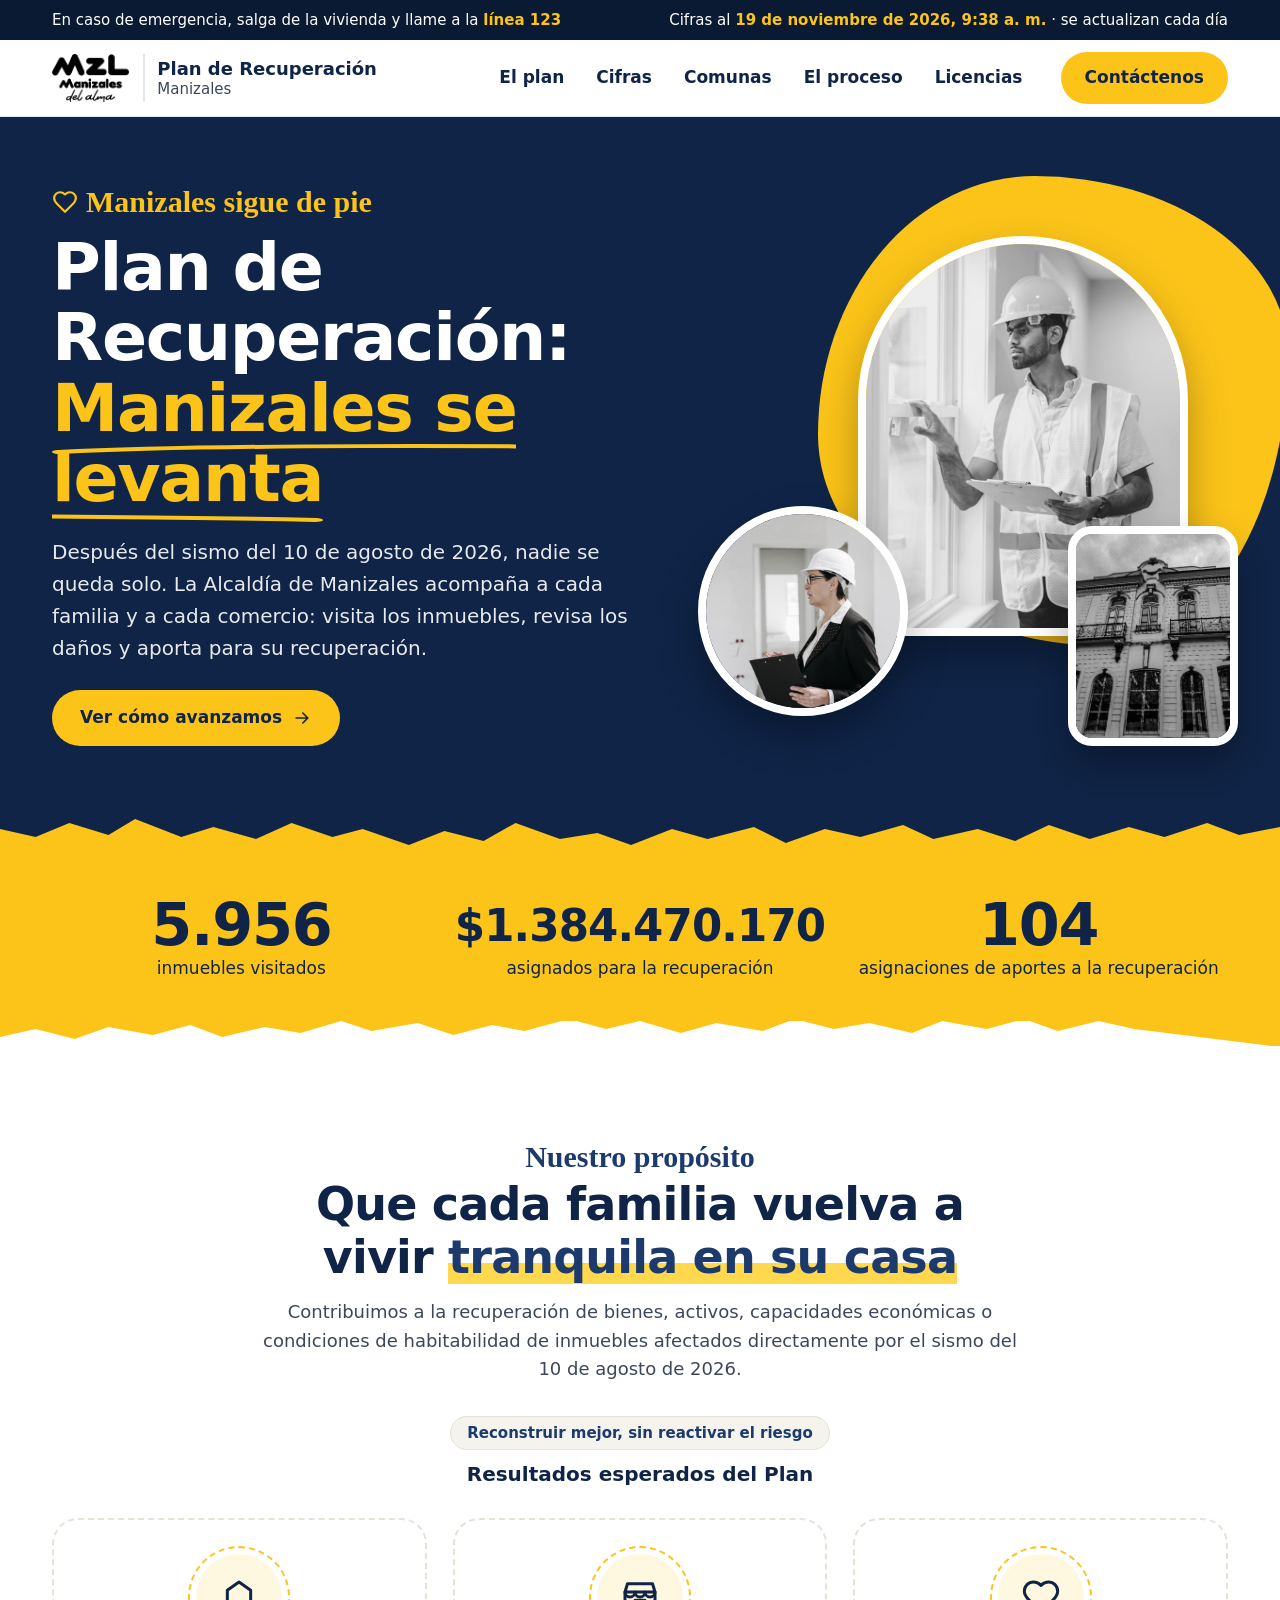
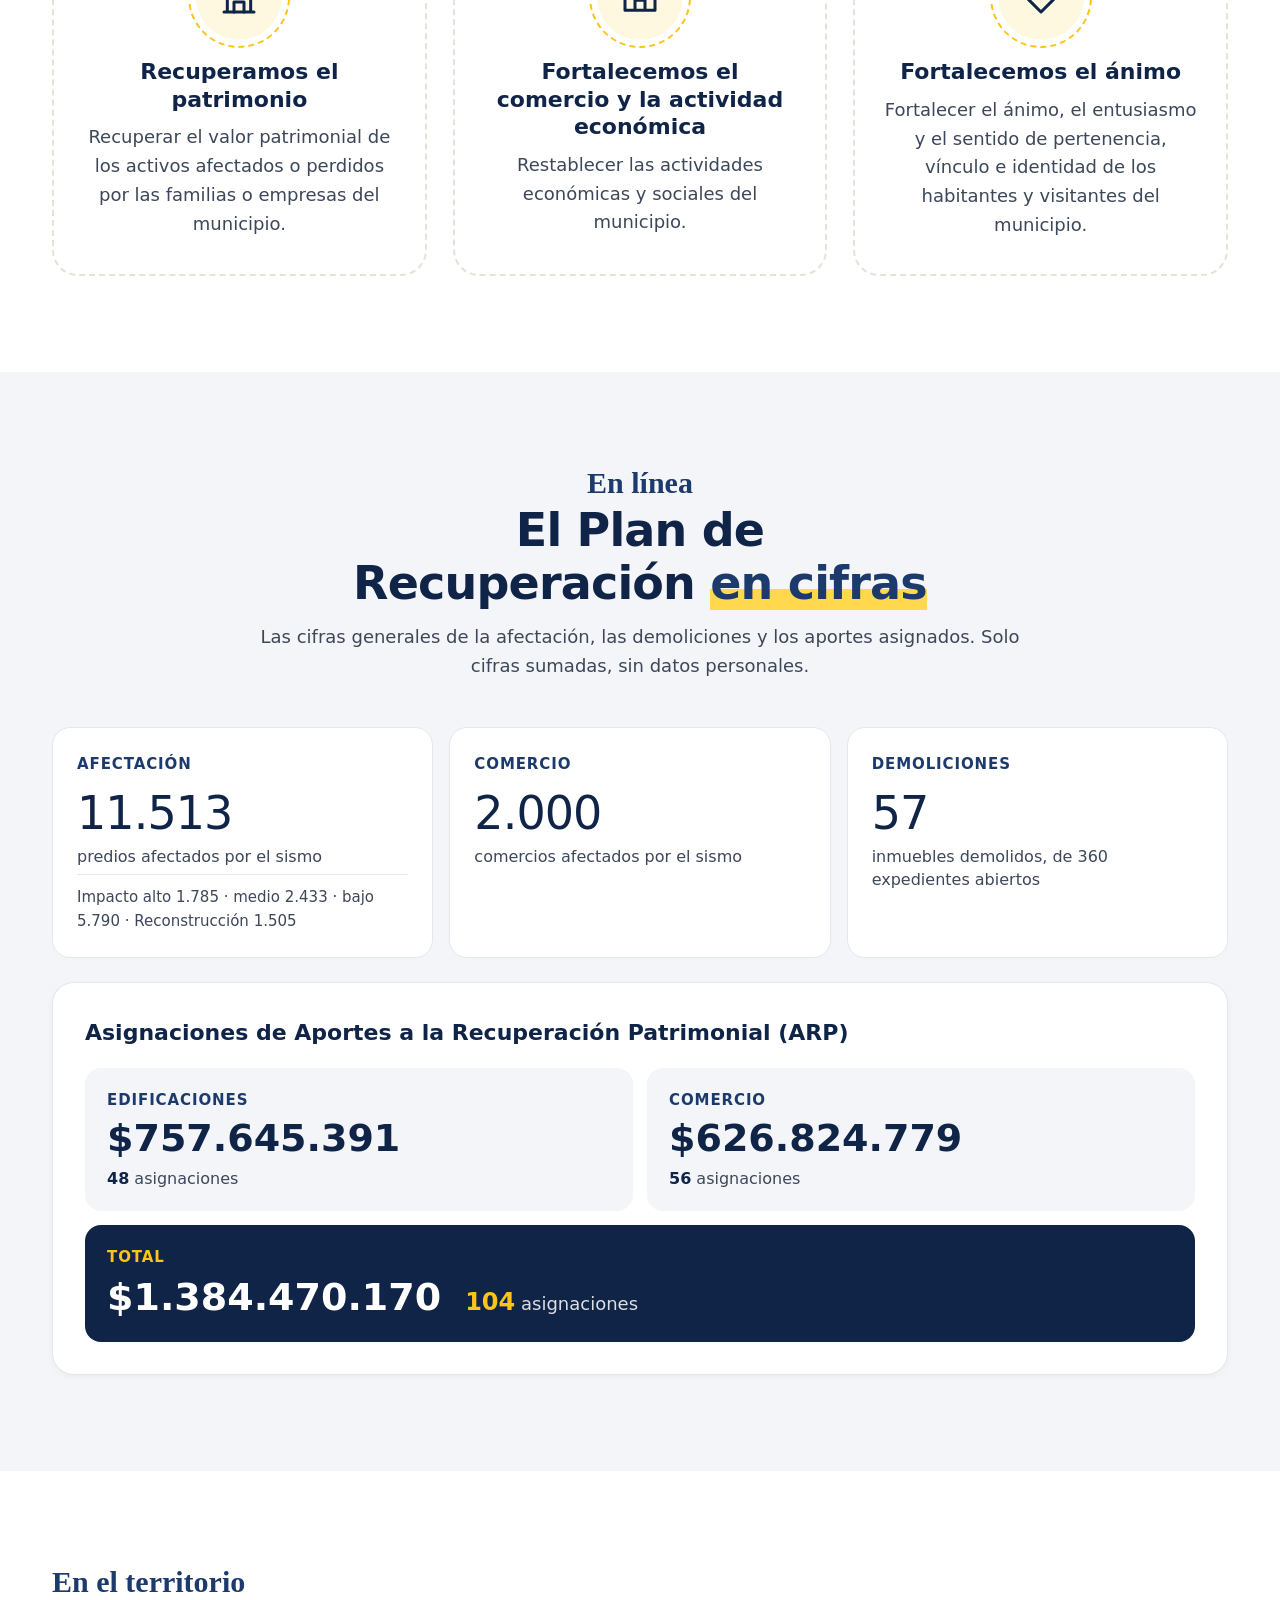
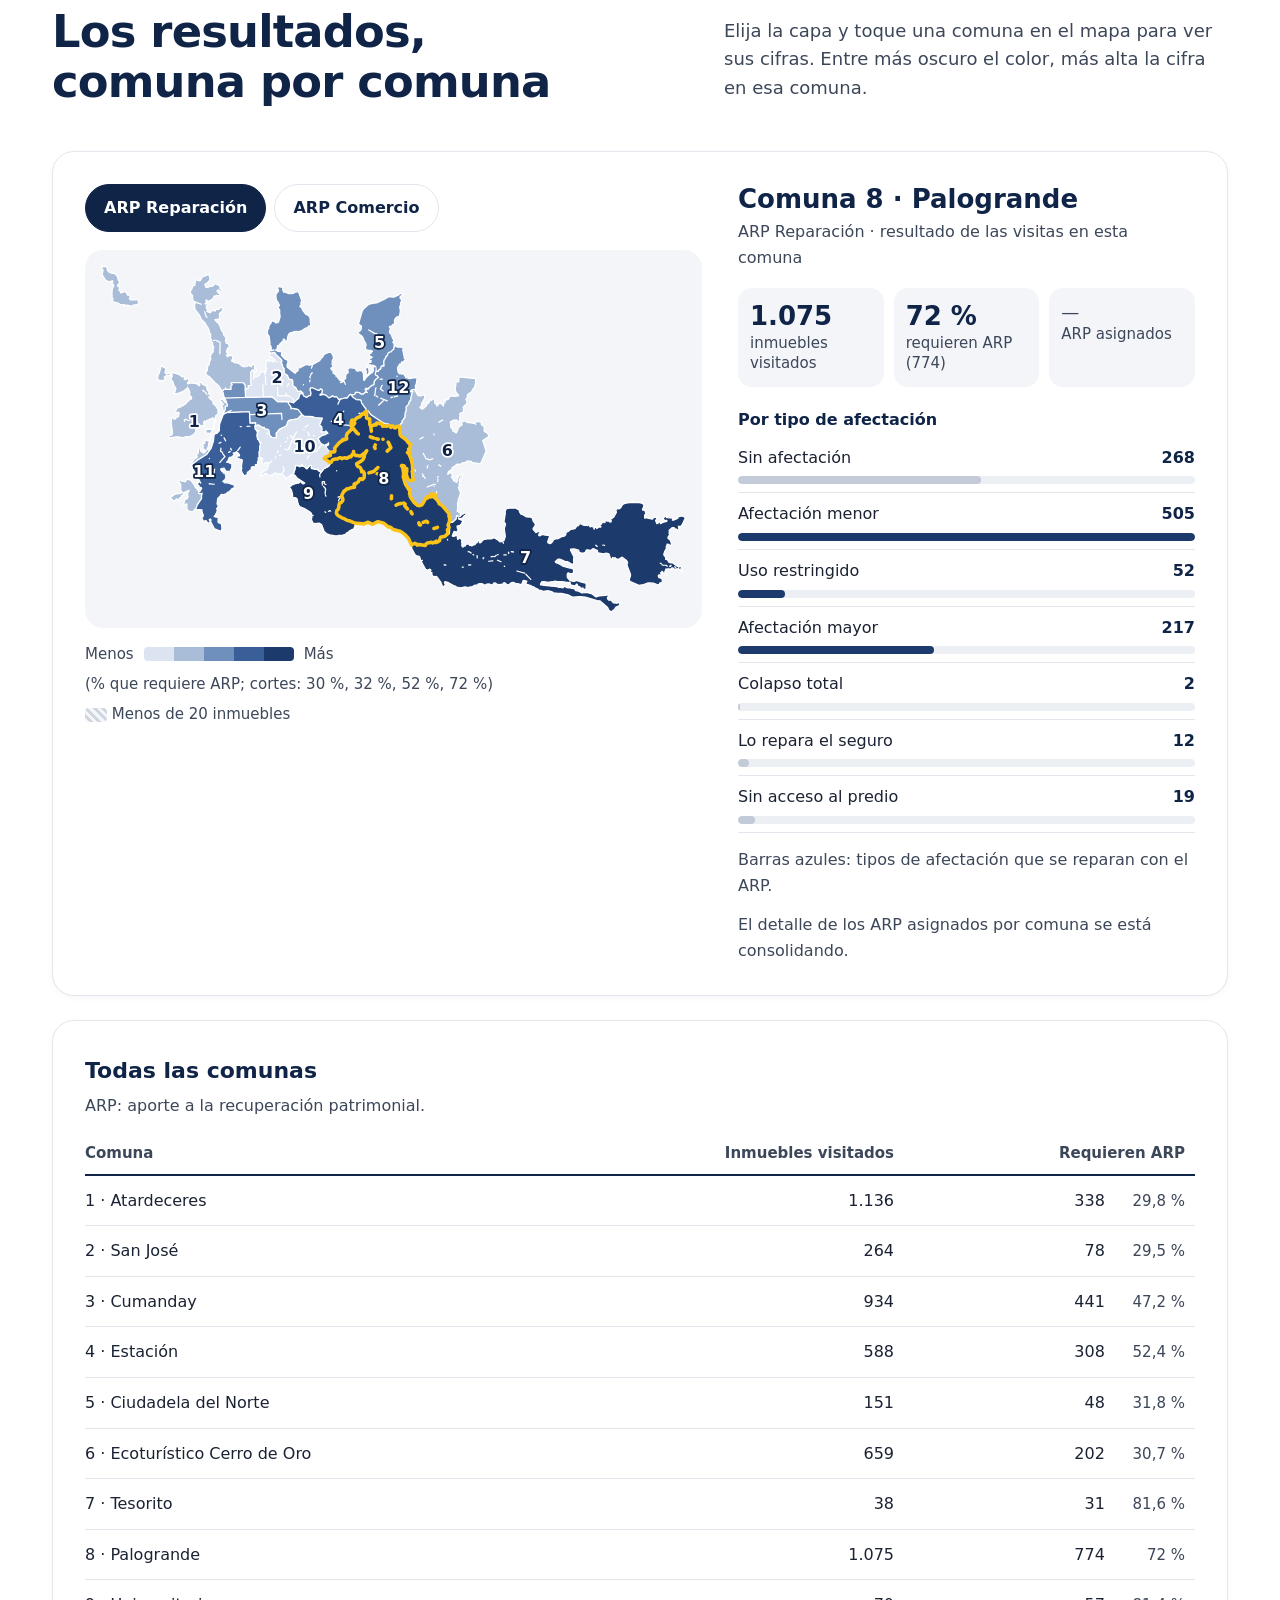
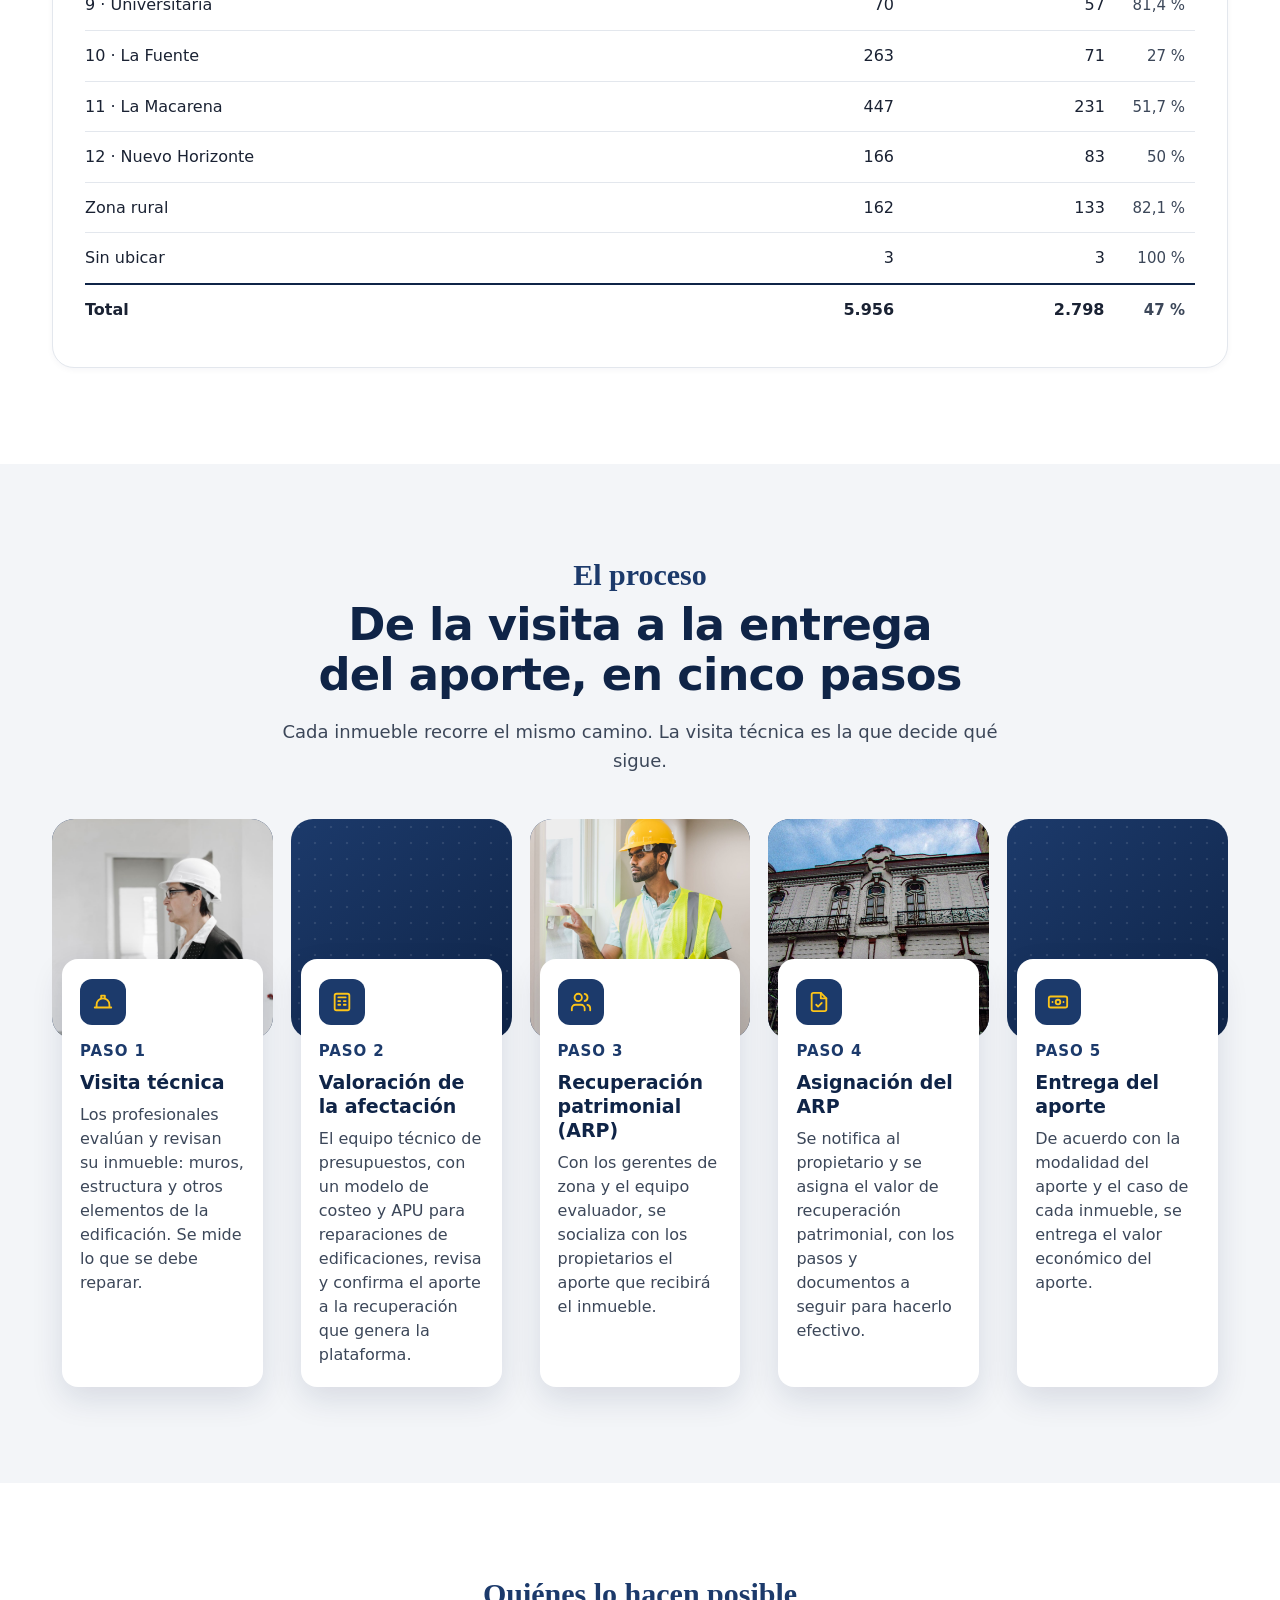
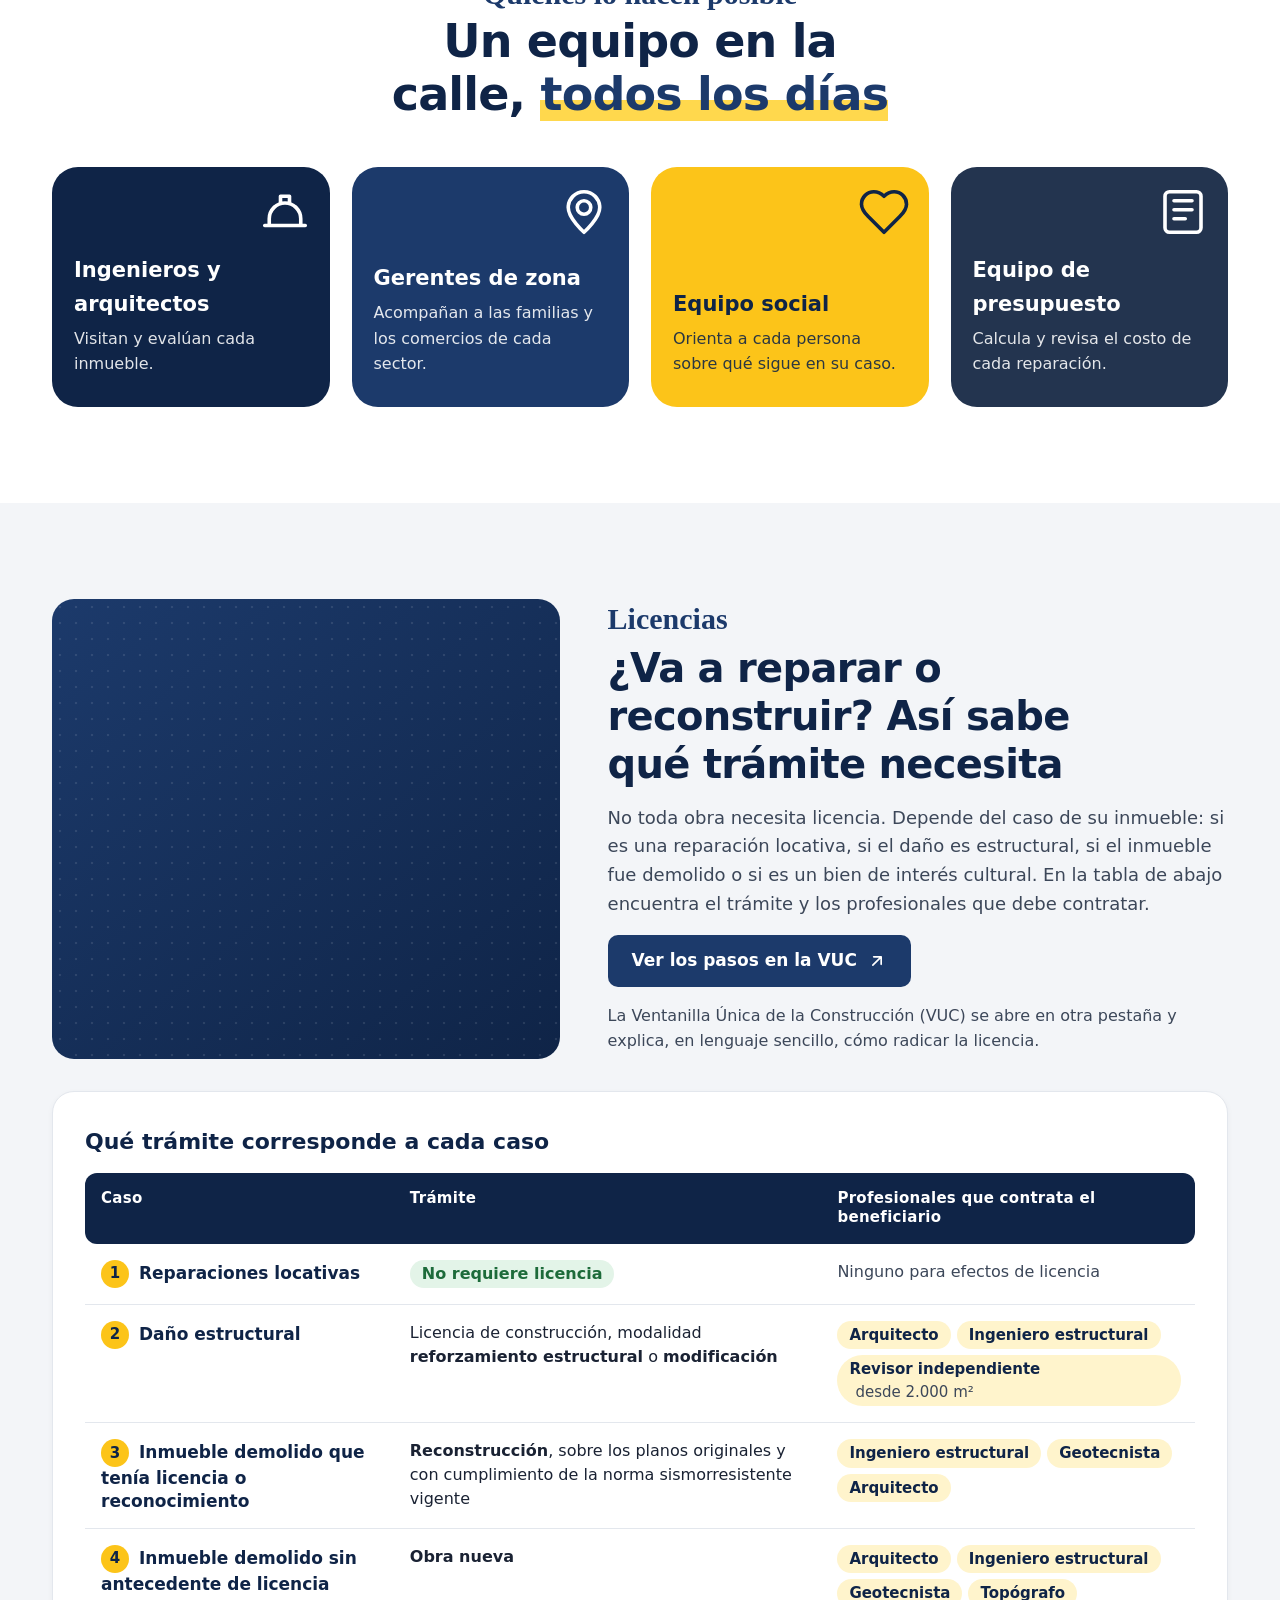
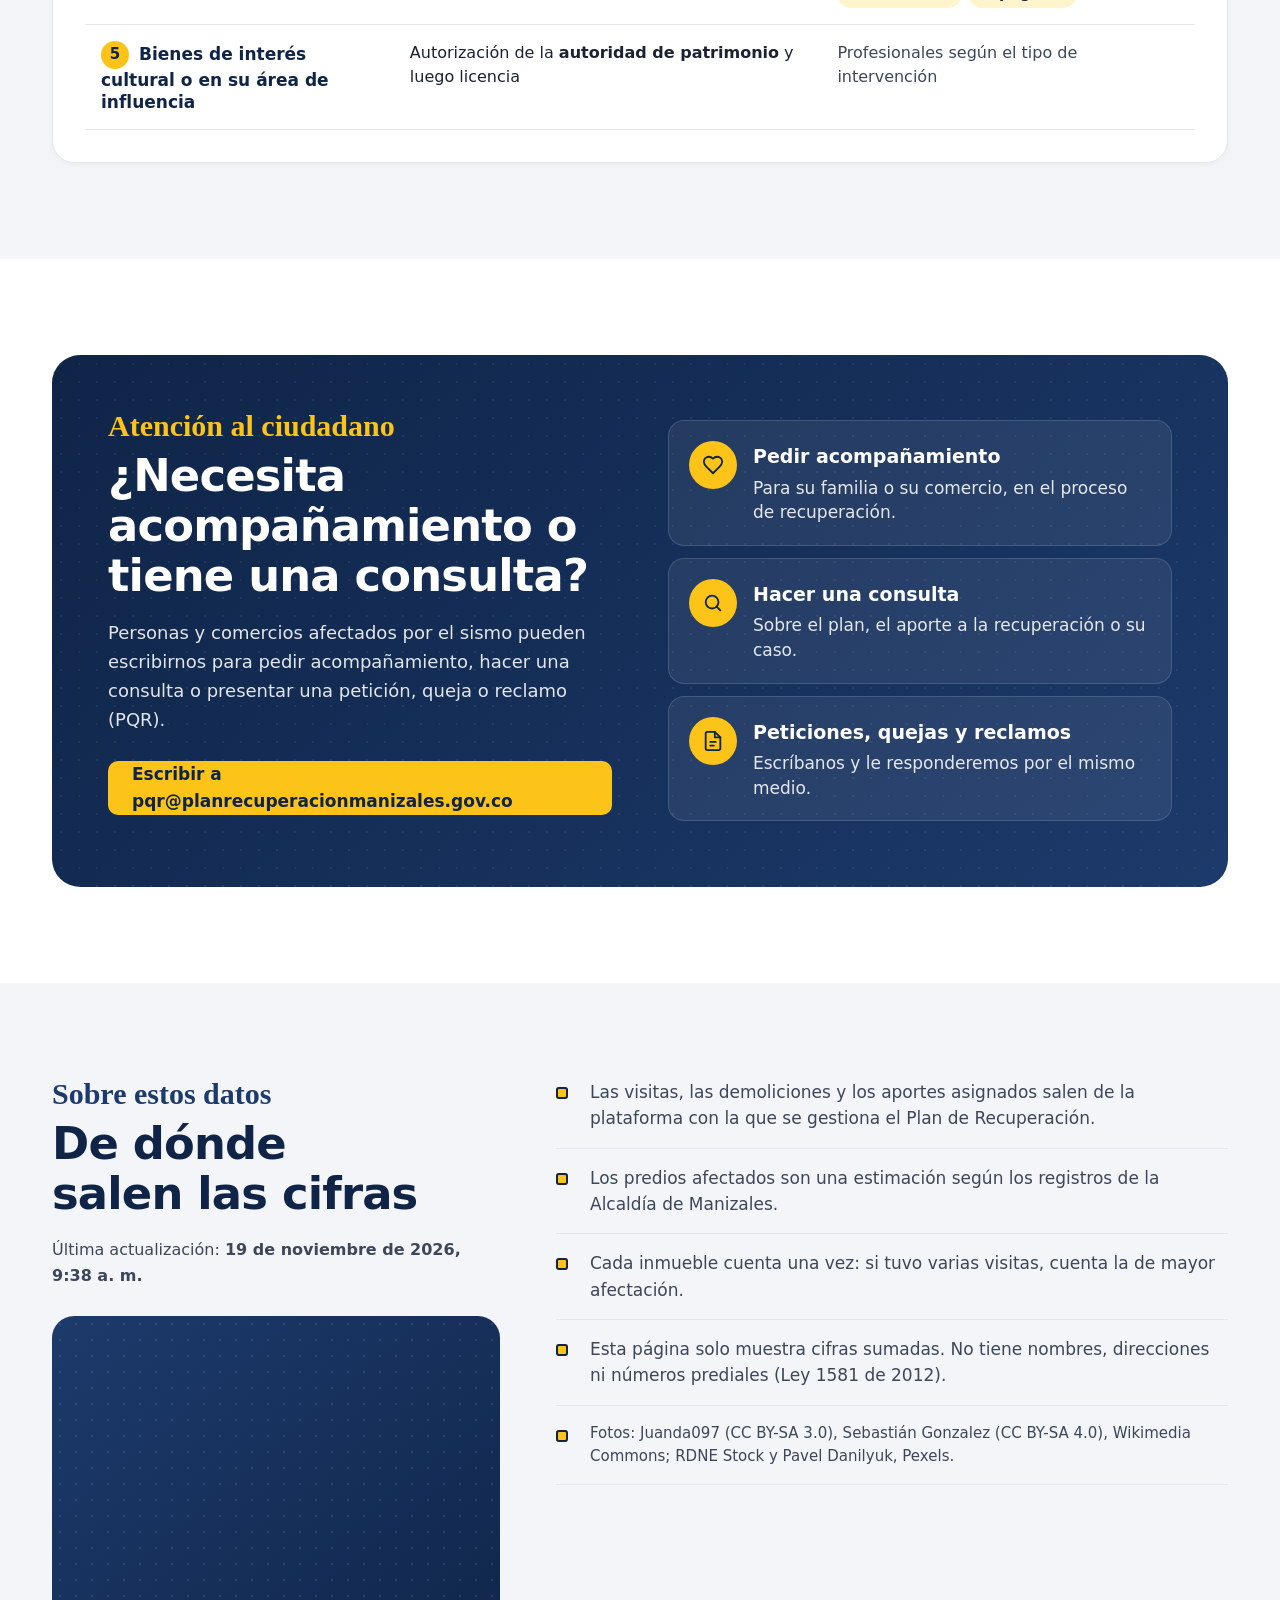
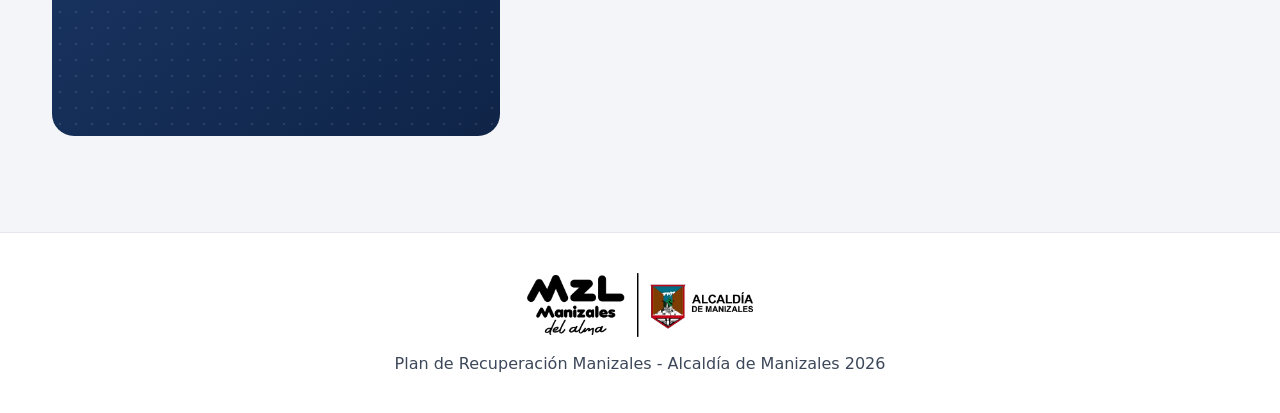
==== commit 34fed08a: "Ajustes de la reunión de seguimiento con el alcalde (19-nov) - Portada: «Manizales sigue de pie», si" ====
--- a/index.html
+++ b/index.html
@@ -3,11 +3,11 @@
 <head>
 <meta charset="utf-8">
 <meta name="viewport" content="width=device-width, initial-scale=1">
-<!-- Solo sus propios archivos: lee las cifras de datos/ y no se conecta con ningún otro servidor. Los trámites viven aparte, en ventanilla/. -->
-<meta http-equiv="Content-Security-Policy" content="default-src 'none'; script-src 'self'; style-src 'self' https://fonts.googleapis.com; font-src https://fonts.gstatic.com; img-src 'self' data:; connect-src 'self'; base-uri 'none'; form-action 'none'">
+<!-- Lee sus propios archivos (datos/) y, cuando datos/arp.json trae la dirección «en_vivo», las cifras públicas del servidor de la plataforma. -->
+<meta http-equiv="Content-Security-Policy" content="default-src 'none'; script-src 'self'; style-src 'self' https://fonts.googleapis.com; font-src https://fonts.gstatic.com; img-src 'self' data:; connect-src 'self' https://api.manizalesconstruye.camacolcaldas.com; base-uri 'none'; form-action 'none'">
 <meta name="referrer" content="no-referrer">
 <title>Plan de Recuperación Manizales</title>
-<meta name="description" content="Plan de Recuperación Manizales: así acompañamos a las familias afectadas por el sismo del 10 de agosto de 2026. Visitas técnicas, reparación de viviendas, cifras que se actualizan cada día y cómo tramitar su licencia de construcción.">
+<meta name="description" content="Plan de Recuperación Manizales: contribuimos a la recuperación de los inmuebles y comercios afectados por el sismo del 10 de agosto de 2026. Cifras en línea, aportes asignados y licencias de construcción.">
 <meta name="theme-color" content="#0f2447">
 <link rel="icon" href="data:image/svg+xml,%3Csvg xmlns='http://www.w3.org/2000/svg' viewBox='0 0 64 64'%3E%3Crect width='64' height='64' rx='12' fill='%23fcc419'/%3E%3Ctext x='32' y='42' font-family='Arial' font-weight='700' font-size='26' text-anchor='middle' fill='%230f2447'%3EMC%3C/text%3E%3C/svg%3E">
 <link rel="preconnect" href="https://fonts.googleapis.com">
@@ -17,9 +17,9 @@
 <script src="js/app.js" defer></script>
 </head>
 <body>
-<a class="saltar" href="#avance">Saltar al avance</a>
-
-<div class="f-tope"><div class="envoltura"><span>Si hay peligro, salga de la vivienda y llame a la <b>línea 123</b></span><span>Cifras al <b data-dato="corte">19 de noviembre de 2026</b> · se actualizan cada hora</span></div></div>
+<a class="saltar" href="#cifras">Saltar a las cifras</a>
+
+<div class="f-tope"><div class="envoltura"><span>En caso de emergencia, salga de la vivienda y llame a la <b>línea 123</b></span><span>Cifras al <b data-dato="corte">19 de noviembre de 2026</b> · <span data-dato="frecuencia">se actualizan cada día</span></span></div></div>
 <header class="encabezado" id="inicio">
   <div class="envoltura cab-barra">
     <a class="marca" href="#inicio" aria-label="Plan de Recuperación Manizales, inicio">
@@ -29,30 +29,29 @@
     <nav class="nav" id="nav" aria-label="Secciones">
       <ul>
         <li><a href="#mision">El plan</a></li>
-        <li><a href="#avance">Avance</a></li>
+        <li><a href="#cifras">Cifras</a></li>
         <li><a href="#comunas">Comunas</a></li>
-        <li><a href="#ayudas">Preguntas</a></li>
+        <li><a href="#proceso">El proceso</a></li>
         <li><a href="#licencias">Licencias</a></li>
-        <li class="solo-movil"><a href="ventanilla/">Ventanilla única</a></li>
+        <li class="solo-movil"><a href="#contacto">Contáctenos</a></li>
       </ul>
     </nav>
-    <a class="boton amarillo barra-cta" href="ventanilla/">Ventanilla única</a>
+    <a class="boton amarillo barra-cta" href="#contacto">Contáctenos</a>
     <button class="menu" id="menu" type="button" aria-expanded="false" aria-controls="nav" aria-label="Abrir el menú">
       <svg viewBox="0 0 24 24" aria-hidden="true"><path d="M4 7h16M4 12h16M4 17h16"/></svg>
     </button>
   </div>
 </header>
 
-<!-- ============ PORTADA (19-nov: estilo de fundación) ============ -->
+<!-- ============ PORTADA ============ -->
 <section class="f-portada" aria-labelledby="h-inicio">
   <div class="envoltura f-portada-g">
     <div>
-      <p class="f-mano"><svg viewBox="0 0 24 24" aria-hidden="true"><path d="M19 14c1.5-1.5 3-3.2 3-5.5A5.5 5.5 0 0 0 16.5 3c-1.8 0-3 .5-4.5 2-1.5-1.5-2.7-2-4.5-2A5.5 5.5 0 0 0 2 8.5c0 2.3 1.5 4 3 5.5l7 7z"/></svg>Juntos por Manizales</p>
+      <p class="f-mano"><svg viewBox="0 0 24 24" aria-hidden="true"><path d="M19 14c1.5-1.5 3-3.2 3-5.5A5.5 5.5 0 0 0 16.5 3c-1.8 0-3 .5-4.5 2-1.5-1.5-2.7-2-4.5-2A5.5 5.5 0 0 0 2 8.5c0 2.3 1.5 4 3 5.5l7 7z"/></svg>Manizales sigue de pie</p>
       <h1 id="h-inicio">Plan de Recuperación: <span class="f-sub">Manizales se levanta</span></h1>
-      <p class="f-lead">Después del sismo del 10 de agosto de 2026, nadie se queda solo. La Alcaldía, Infimanizales y Camacol Caldas acompañamos a cada familia: visitamos su hogar, revisamos los daños y la ayudamos a reparar.</p>
+      <p class="f-lead">Después del sismo del 10 de agosto de 2026, nadie se queda solo. La Alcaldía de Manizales acompaña a cada familia y a cada comercio: visita los inmuebles, revisa los daños y aporta para su recuperación.</p>
       <div class="f-acciones">
-        <a class="boton amarillo" href="#avance">Ver cómo avanzamos <svg viewBox="0 0 24 24" aria-hidden="true"><path d="M5 12h14M13 6l6 6-6 6"/></svg></a>
-        <a class="boton blanco" href="#licencias">Licencia de construcción</a>
+        <a class="boton amarillo" href="#cifras">Ver cómo avanzamos <svg viewBox="0 0 24 24" aria-hidden="true"><path d="M5 12h14M13 6l6 6-6 6"/></svg></a>
       </div>
     </div>
     <div class="f-collage" aria-hidden="true">
@@ -61,23 +60,20 @@
       <img class="f-c1" src="img/fotos/inspector-ventana.jpg" alt="" width="1600" height="2400">
       <img class="f-c2" src="img/fotos/ingeniera-obra.jpg" alt="" width="1600" height="1068">
       <img class="f-c3" src="img/fotos/casa-centro.jpg" alt="" width="1280" height="863">
-      <div class="f-flota"><span class="f-flota-ic"><svg viewBox="0 0 24 24"><path d="M16 21v-2a4 4 0 0 0-4-4H6a4 4 0 0 0-4 4v2"/><circle cx="9" cy="7" r="4"/><path d="M22 21v-2a4 4 0 0 0-3-3.9M16 3.1a4 4 0 0 1 0 7.8"/></svg></span><div><b data-dato="personas">13.139</b><span>personas acompañadas</span></div></div>
     </div>
   </div>
 </section>
-<svg class="f-rasgado" viewBox="0 0 1440 46" preserveAspectRatio="none" aria-hidden="true"><path d="M0 46V18l40 8 38-14 44 12 30-16 52 18 36-10 48 12 40-16 46 14 34-8 52 16 40-14 44 10 36-18 50 16 42-6 38 12 46-16 40 10 52-12 36 16 44-14 40 8 48-12 34 14 50-10 42 12 38-16 46 14V46z"/></svg>
+<svg class="f-rasgado a-amarillo" viewBox="0 0 1440 46" preserveAspectRatio="none" aria-hidden="true"><path d="M0 46V18l40 8 38-14 44 12 30-16 52 18 36-10 48 12 40-16 46 14 34-8 52 16 40-14 44 10 36-18 50 16 42-6 38 12 46-16 40 10 52-12 36 16 44-14 40 8 48-12 34 14 50-10 42 12 38-16 46 14 44-12 40 10 48-14 36 12 46-8L1440 18V46z"/></svg>
 
 <main>
-  <!-- ============ ALIANZA ============ -->
-  <section class="alianza" aria-label="Una alianza de">
-    <div class="envoltura alianza-fila">
-      <p>Una alianza de</p>
-      <div class="logos">
-        <img class="l-alc" src="img/mzl-alcaldia.webp" alt="Alcaldía de Manizales" width="705" height="200">
-        <img class="l-infi" src="img/infi.webp" alt="Infimanizales" width="123" height="120">
-        <img class="l-cam" src="img/cam.webp" alt="Camacol Regional Caldas" width="255" height="120">
-      </div>
-    </div>
+  <!-- ============ CIFRAS A DESTACAR ============ -->
+  <section class="f-banda f-banda-arriba" aria-label="Cifras a destacar">
+    <ul class="envoltura f-banda-g tres">
+      <li><b data-dato="total">5.956</b><span>inmuebles visitados</span></li>
+      <li><b class="dinero" data-dato="asig_total_valor">$1.384.470.170</b><span>asignados para la recuperación</span></li>
+      <li><b data-dato="asig_total_n">104</b><span>asignaciones de aportes a la recuperación</span></li>
+    </ul>
+    <svg class="f-ras-b" viewBox="0 0 1440 26" preserveAspectRatio="none" aria-hidden="true"><path d="M0 0h1440v10l-40 8-44-10-38 12-50-8-42 10-36-12-48 10-40-6-46 12-34-10-52 8-40-12-44 10-36-6-50 12-42-10-38 8-46-12-40 10-52-8-36 12-44-10-40 6-48-10-34 12-50-8-42 10-38-12-46 10-40-8z"/></svg>
   </section>
 
   <!-- ============ NUESTRO PROPÓSITO ============ -->
@@ -86,152 +82,82 @@
       <div class="f-cabeza">
         <p class="f-mano azul">Nuestro propósito</p>
         <h2 id="h-mision">Que cada familia vuelva a vivir <em>tranquila en su casa</em></h2>
-        <p>El sismo nos golpeó a todos. Por eso la recuperación es un trabajo de ciudad: instituciones, ingenieros, gerentes de zona y vecinos, juntos, casa por casa.</p>
-      </div>
+        <p>Contribuimos a la recuperación de bienes, activos, capacidades económicas o condiciones de habitabilidad de inmuebles afectados directamente por el sismo del 10 de agosto de 2026.</p>
+      </div>
+      <p class="f-pildora"><span>Reconstruir mejor, sin reactivar el riesgo</span>Resultados esperados del Plan</p>
       <ul class="f-tarjetas">
-        <li class="f-tarjeta"><span class="f-ic"><svg viewBox="0 0 24 24" aria-hidden="true"><path d="M19 14c1.5-1.5 3-3.2 3-5.5A5.5 5.5 0 0 0 16.5 3c-1.8 0-3 .5-4.5 2-1.5-1.5-2.7-2-4.5-2A5.5 5.5 0 0 0 2 8.5c0 2.3 1.5 4 3 5.5l7 7z"/></svg></span><h3>Acompañamos a cada familia</h3><p>Un equipo social y gerentes de zona escuchan a cada hogar y le explican sus opciones.</p></li>
-        <li class="f-tarjeta"><span class="f-ic"><svg viewBox="0 0 24 24" aria-hidden="true"><path d="M3 18h18M5 18v-3a7 7 0 0 1 14 0v3M10 8V5h4v3"/></svg></span><h3>Revisamos cada vivienda</h3><p>Ingenieros y arquitectos visitan predio por predio para saber qué necesita cada casa.</p></li>
-        <li class="f-tarjeta"><span class="f-ic"><svg viewBox="0 0 24 24" aria-hidden="true"><path d="M3 21h18M5 21V8l7-5 7 5v13"/><path d="M9 21v-6h6v6"/></svg></span><h3>Reparamos con transparencia</h3><p>El aporte de la Alcaldía se calcula con precios públicos, y esta página rinde cuentas cada hora.</p></li>
+        <li class="f-tarjeta"><span class="f-ic"><svg viewBox="0 0 24 24" aria-hidden="true"><path d="M3 21h18M5 21V8l7-5 7 5v13"/><path d="M9 21v-6h6v6"/></svg></span><h3>Recuperamos el patrimonio</h3><p>Recuperar el valor patrimonial de los activos afectados o perdidos por las familias o empresas del municipio.</p></li>
+        <li class="f-tarjeta"><span class="f-ic"><svg viewBox="0 0 24 24" aria-hidden="true"><path d="M3 9l1.5-5h15L21 9M3 9v11h18V9M3 9h18M9 20v-6h6v6"/><path d="M3 9a3 3 0 0 0 6 0 3 3 0 0 0 6 0 3 3 0 0 0 6 0"/></svg></span><h3>Fortalecemos el comercio y la actividad económica</h3><p>Restablecer las actividades económicas y sociales del municipio.</p></li>
+        <li class="f-tarjeta"><span class="f-ic"><svg viewBox="0 0 24 24" aria-hidden="true"><path d="M19 14c1.5-1.5 3-3.2 3-5.5A5.5 5.5 0 0 0 16.5 3c-1.8 0-3 .5-4.5 2-1.5-1.5-2.7-2-4.5-2A5.5 5.5 0 0 0 2 8.5c0 2.3 1.5 4 3 5.5l7 7z"/></svg></span><h3>Fortalecemos el ánimo</h3><p>Fortalecer el ánimo, el entusiasmo y el sentido de pertenencia, vínculo e identidad de los habitantes y visitantes del municipio.</p></li>
       </ul>
     </div>
   </section>
 
-  <!-- ============ ASÍ AVANZAMOS (barras de avance) ============ -->
-  <section class="seccion fondo" id="avance" aria-labelledby="h-avance">
+  <!-- ============ EL PLAN EN CIFRAS ============ -->
+  <section class="seccion fondo" id="cifras" aria-labelledby="h-cifras">
     <div class="envoltura">
       <div class="f-cabeza">
-        <p class="f-mano azul">Así avanzamos</p>
-        <h2 id="h-avance">Tres frentes de trabajo, <em>un mismo objetivo</em></h2>
-      </div>
-      <ul class="f-causas">
-        <li class="f-causa"><img src="img/fotos/ingeniera-planos.jpg" alt="Una ingeniera toma notas durante una visita" width="1600" height="1068" loading="lazy"><div class="f-cu"><span class="f-etiqueta">Visitas técnicas</span><h3>Revisar cada vivienda afectada</h3>
-          <p>Un ingeniero define si la casa se puede habitar y qué hay que reparar.</p>
-          <div class="f-barra" aria-hidden="true"><i data-avance="visitas"></i></div><p class="f-avance"><span><b data-dato="total">5.956</b> visitadas</span><span><b data-dato="g-con">5.053</b> con resultado</span></p></div></li>
-        <li class="f-causa"><img src="img/fotos/casa-centro.jpg" alt="Fachada de una casa del centro de Manizales" width="1280" height="863" loading="lazy"><div class="f-cu"><span class="f-etiqueta">Reparación</span><h3>Presupuestos para reparar</h3>
-          <p>Cada vivienda que se repara con el aporte necesita su presupuesto de obra.</p>
-          <div class="f-barra" aria-hidden="true"><i data-avance="presupuesto"></i></div><p class="f-avance"><span><b data-dato="con_presupuesto">1.697</b> con presupuesto</span><span>de <b data-dato="arp">2.798</b></span></p></div></li>
-        <li class="f-causa"><img src="img/fotos/carrera-22.jpg" alt="Carrera 22 de Manizales con la catedral al fondo" width="1280" height="960" loading="lazy"><div class="f-cu"><span class="f-etiqueta">Demoliciones</span><h3>Atender lo que no se puede salvar</h3>
-          <p>Cada demolición pasa por cinco fases antes de ejecutarse, con el municipio o el propietario.</p>
-          <div class="f-barra" aria-hidden="true"><i data-avance="demoliciones"></i></div><p class="f-avance"><span><b data-dato="demolidas">57</b> demolidas</span><span>de <b data-dato="expedientes">360</b> expedientes</span></p></div></li>
-      </ul>
-    </div>
-  </section>
-
-  <!-- ============ BANDA AMARILLA ============ -->
-  <section class="f-banda" aria-label="La recuperación en cifras">
-    <svg class="f-ras-a" viewBox="0 0 1440 26" preserveAspectRatio="none" aria-hidden="true"><path d="M0 0h1440v10l-40 8-44-10-38 12-50-8-42 10-36-12-48 10-40-6-46 12-34-10-52 8-40-12-44 10-36-6-50 12-42-10-38 8-46-12-40 10-52-8-36 12-44-10-40 6-48-10-34 12-50-8-42 10-38-12-46 10-40-8z"/></svg>
-    <ul class="envoltura f-banda-g">
-      <li><b data-dato="personas">13.139</b><span>personas acompañadas</span></li>
-      <li><b data-dato="viviendas">7.801</b><span>viviendas registradas</span></li>
-      <li><b data-dato="total">5.956</b><span>hogares visitados</span></li>
-      <li><b data-dato="arp">2.798</b><span>hogares que se reparan</span></li>
-    </ul>
-    <svg class="f-ras-b" viewBox="0 0 1440 26" preserveAspectRatio="none" aria-hidden="true"><path d="M0 0h1440v10l-40 8-44-10-38 12-50-8-42 10-36-12-48 10-40-6-46 12-34-10-52 8-40-12-44 10-36-6-50 12-42-10-38 8-46-12-40 10-52-8-36 12-44-10-40 6-48-10-34 12-50-8-42 10-38-12-46 10-40-8z"/></svg>
-  </section>
-
-  <!-- ============ LAS CIFRAS ============ -->
-  <section class="seccion fondo" id="cifras" aria-labelledby="h-cifras">
-    <div class="envoltura">
-      <div class="cabeza">
-        <p class="rotulo">Las cifras del día</p>
-        <h2 id="h-cifras">La reconstrucción, en números</h2>
-        <p>Lo que se sabe hoy sobre la reparación, las demoliciones, las familias registradas y las lluvias. Se actualiza cada hora.</p>
-      </div>
-      <div class="cifras">
+        <p class="f-mano azul">En línea</p>
+        <h2 id="h-cifras">El Plan de Recuperación <em>en cifras</em></h2>
+        <p>Las cifras generales de la afectación, las demoliciones y los aportes asignados. Solo cifras sumadas, sin datos personales.</p>
+      </div>
+      <div class="cifras tres">
         <div class="cifra">
-          <span class="c-rot">Reparación</span>
-          <b data-dato="arp">2.115</b>
-          <span class="c-txt">inmuebles requieren el ARP (aporte a la reparación patrimonial)</span>
+          <span class="c-rot">Afectación</span>
+          <b data-dato="predios_afectados">11.513</b>
+          <span class="c-txt">predios afectados por el sismo</span>
+          <span class="c-linea" data-dato="niveles">Impacto alto 1.785 · medio 2.433 · bajo 5.790 · reconstrucción 1.505</span>
         </div>
         <div class="cifra">
-          <span class="c-rot">Reparación</span>
-          <b data-dato="con_presupuesto">1.250</b>
-          <span class="c-txt">ya tienen su presupuesto de obra</span>
-        </div>
-        <div class="cifra ancha">
-          <span class="c-rot">Reparación</span>
-          <b><span data-dato="crr">$15.216</span> <small>millones</small></b>
-          <span class="c-txt">costo estimado de reparar esos <span data-dato="con_presupuesto">1.250</span> inmuebles; se sigue revisando</span>
+          <span class="c-rot">Comercio</span>
+          <b data-dato="comercios_afectados">2.000</b>
+          <span class="c-txt">comercios afectados por el sismo</span>
         </div>
         <div class="cifra">
           <span class="c-rot">Demoliciones</span>
-          <b data-dato="expedientes">341</b>
-          <span class="c-txt">expedientes de demolición abiertos</span>
-        </div>
-        <div class="cifra">
-          <span class="c-rot">Demoliciones</span>
-          <b data-dato="demolidas">52</b>
-          <span class="c-txt">inmuebles ya demolidos</span>
-        </div>
-        <div class="cifra">
-          <span class="c-rot">Familias · RUD</span>
-          <b data-dato="viviendas">7.801</b>
-          <span class="c-txt">viviendas en el Registro Único de Damnificados (RUD)</span>
-        </div>
-        <div class="cifra">
-          <span class="c-rot">Familias · RUD</span>
-          <b data-dato="personas">13.139</b>
-          <span class="c-txt">personas viven en esas viviendas</span>
-        </div>
-        <div class="cifra">
-          <span class="c-rot">Lluvias</span>
-          <b data-dato="lluvias">208</b>
-          <span class="c-txt">visitas por la temporada de lluvias, aparte del sismo</span>
-        </div>
-      </div>
-    </div>
-  </section>
-
-  <!-- ============ LO QUE ENCONTRAMOS ============ -->
-  <section class="seccion" id="resultados" aria-labelledby="h-resultados">
-    <div class="envoltura">
-      <div class="cabeza dos">
-        <div>
-          <p class="rotulo">Lo que encontramos</p>
-          <h2 id="h-resultados">¿Qué encontraron las visitas en <span data-dato="total">4.763</span> inmuebles?</h2>
-        </div>
-        <p>Cada visita termina con un resultado. Lo agrupamos en tres respuestas sencillas: si la vivienda se puede habitar, si no se puede habitar hoy, o si todavía no se pudo evaluar.</p>
-      </div>
-
-      <div class="tarjeta resultados">
-        <div class="tira" id="tira" role="img" aria-label="Se pueden habitar 3.176, no se pueden habitar hoy 684, sin evaluar 903">
-          <span class="t-hab"></span><span class="t-noh"></span><span class="t-sin"></span>
-        </div>
-        <div class="grupos">
-          <div class="grupo g-hab">
-            <h3><i aria-hidden="true"></i>Se pueden habitar <b data-dato="g-hab">3.176</b></h3>
-            <ul class="cats" data-grupo="hab"></ul>
-          </div>
-          <div class="grupo g-noh">
-            <h3><i aria-hidden="true"></i>No se pueden habitar hoy <b data-dato="g-noh">684</b></h3>
-            <ul class="cats" data-grupo="noh"></ul>
-          </div>
-          <div class="grupo g-sin">
-            <h3><i aria-hidden="true"></i>Todavía sin evaluar <b data-dato="g-sin">903</b></h3>
-            <ul class="cats" data-grupo="sin"></ul>
-          </div>
-        </div>
-        <p class="nota">Las barras comparan cada resultado con el total de inmuebles valorados. La marca <span class="arp-tag">Se repara con ARP</span> señala los resultados que entran al aporte a la reparación patrimonial.</p>
+          <b data-dato="demolidas">57</b>
+          <span class="c-txt">inmuebles demolidos, de <span data-dato="expedientes">360</span> expedientes abiertos</span>
+        </div>
+      </div>
+
+      <div class="tarjeta asignaciones" aria-labelledby="h-asignaciones">
+        <h3 id="h-asignaciones">Asignaciones de Aportes a la Recuperación Patrimonial (ARP)</h3>
+        <div class="asig-g">
+          <div class="asig">
+            <span class="c-rot">Edificaciones</span>
+            <b data-dato="asig_edif_valor">$757.645.391</b>
+            <span><b data-dato="asig_edif_n">48</b> asignaciones</span>
+          </div>
+          <div class="asig">
+            <span class="c-rot">Comercio</span>
+            <b data-dato="asig_com_valor">$626.824.779</b>
+            <span><b data-dato="asig_com_n">56</b> asignaciones</span>
+          </div>
+          <div class="asig total">
+            <span class="c-rot">Total</span>
+            <b data-dato="asig_total_valor">$1.384.470.170</b>
+            <span><b data-dato="asig_total_n">104</b> asignaciones</span>
+          </div>
+        </div>
       </div>
     </div>
   </section>
 
   <!-- ============ COMUNAS ============ -->
-  <section class="seccion fondo" id="comunas" aria-labelledby="h-comunas">
+  <section class="seccion" id="comunas" aria-labelledby="h-comunas">
     <div class="envoltura">
       <div class="cabeza dos">
         <div>
           <p class="rotulo">En el territorio</p>
           <h2 id="h-comunas">Los resultados, comuna por comuna</h2>
         </div>
-        <p>Toque una comuna en el mapa para ver sus cifras. Entre más oscuro el color, más alta la proporción en esa comuna.</p>
+        <p>Elija la capa y toque una comuna en el mapa para ver sus cifras. Entre más oscuro el color, más alta la cifra en esa comuna.</p>
       </div>
       <div class="tarjeta mapa-tarjeta">
         <div class="mapa-lado">
-          <div class="selector" role="group" aria-label="Qué mostrar en el mapa" id="metricas">
-            <button type="button" data-m="noh" aria-pressed="true">No habitables</button>
-            <button type="button" data-m="arp" aria-pressed="false">Requieren ARP</button>
-            <button type="button" data-m="n" aria-pressed="false">Valorados</button>
+          <div class="selector" role="group" aria-label="Capa del mapa" id="metricas">
+            <button type="button" data-m="rep" aria-pressed="true">ARP Reparación</button>
+            <button type="button" data-m="com" aria-pressed="false">ARP Comercio</button>
           </div>
           <div class="mapa" id="mapa" role="group" aria-label="Mapa de las comunas de Manizales"><p class="cargando">Cargando el mapa…</p></div>
           <div class="escala" id="escala"></div>
@@ -240,88 +166,89 @@
       </div>
       <div class="tarjeta tabla-tarjeta">
         <h3>Todas las comunas</h3>
-        <p class="sub">No habitables: daño mayor y colapso total. ARP: aporte a la reparación patrimonial.</p>
+        <p class="sub" id="t-sub">ARP: aporte a la recuperación patrimonial.</p>
         <div class="tabla-w" id="t-comunas"></div>
       </div>
     </div>
   </section>
 
   <!-- ============ EL PROCESO ============ -->
-  <section class="seccion" id="proceso" aria-labelledby="h-proceso">
+  <section class="seccion fondo" id="proceso" aria-labelledby="h-proceso">
     <div class="envoltura">
       <div class="cabeza centro">
         <p class="rotulo">El proceso</p>
-        <h2 id="h-proceso">Del registro a la reparación, en cuatro pasos</h2>
+        <h2 id="h-proceso">De la visita a la entrega del aporte, en cinco pasos</h2>
         <p>Cada inmueble recorre el mismo camino. La visita técnica es la que decide qué sigue.</p>
       </div>
-      <ol class="servicios">
-        <li class="servicio">
-          <figure class="foto"><img src="img/fotos/carrera-22.jpg" alt="Carrera 22, en el centro histórico de Manizales, con la catedral al fondo" width="1280" height="960" loading="lazy"></figure>
-          <div class="s-tarjeta">
-            <span class="s-ic"><svg viewBox="0 0 24 24" aria-hidden="true"><path d="M16 4h2a2 2 0 0 1 2 2v14a2 2 0 0 1-2 2H6a2 2 0 0 1-2-2V6a2 2 0 0 1 2-2h2"/><rect x="8" y="2" width="8" height="4" rx="1"/><path d="M9 12h6M9 16h4"/></svg></span>
+      <ol class="servicios cinco">
+        <li class="servicio">
+          <figure class="foto"><img src="img/fotos/ingeniera-obra.jpg" alt="Una ingeniera con casco blanco y planilla revisa el interior de una vivienda" width="1600" height="1068" loading="lazy"></figure>
+          <div class="s-tarjeta">
+            <span class="s-ic"><svg viewBox="0 0 24 24" aria-hidden="true"><path d="M3 18h18M5 18v-3a7 7 0 0 1 14 0v3M10 8V5h4v3"/></svg></span>
             <span class="s-paso">Paso 1</span>
-            <h3>Registro de la afectación</h3>
-            <p>La familia queda inscrita en el Registro Único de Damnificados (RUD), la base para las ayudas.</p>
-            <p class="s-dato"><b data-dato="viviendas">7.801</b> viviendas registradas</p>
-            <a class="ver-mas" href="#ayudas">Ver más <svg viewBox="0 0 24 24" aria-hidden="true"><path d="M5 12h14M13 6l6 6-6 6"/></svg></a>
-          </div>
-        </li>
-        <li class="servicio">
-          <figure class="foto"><img src="img/fotos/ingeniera-obra.jpg" alt="Una ingeniera con casco blanco y planilla revisa el interior de una vivienda" width="1600" height="1068" loading="lazy"></figure>
-          <div class="s-tarjeta">
-            <span class="s-ic"><svg viewBox="0 0 24 24" aria-hidden="true"><path d="M3 18h18M5 18v-3a7 7 0 0 1 14 0v3M10 8V5h4v3"/></svg></span>
+            <h3>Visita técnica</h3>
+            <p>Los profesionales evalúan y revisan su inmueble: muros, estructura y otros elementos de la edificación. Se mide lo que se debe reparar.</p>
+            <p class="s-dato" data-paso="visita" hidden><b></b> <span></span></p>
+          </div>
+        </li>
+        <li class="servicio">
+          <figure class="foto"><img src="img/fotos/ingeniera-planos.jpg" alt="Una ingeniera con casco toma notas en su planilla" width="1600" height="1068" loading="lazy"></figure>
+          <div class="s-tarjeta">
+            <span class="s-ic"><svg viewBox="0 0 24 24" aria-hidden="true"><rect x="4" y="3" width="16" height="18" rx="2"/><path d="M8 7h8M8 11h2M14 11h2M8 15h2M14 15h2"/></svg></span>
             <span class="s-paso">Paso 2</span>
-            <h3>Visita técnica</h3>
-            <p>Un ingeniero revisa la estructura, los muros y las instalaciones, y mide lo que hay que reparar.</p>
-            <p class="s-dato"><b data-dato="total">4.763</b> inmuebles valorados</p>
-            <a class="ver-mas" href="#visitas">Ver más <svg viewBox="0 0 24 24" aria-hidden="true"><path d="M5 12h14M13 6l6 6-6 6"/></svg></a>
-          </div>
-        </li>
-        <li class="servicio">
-          <figure class="foto"><img src="img/fotos/ingeniera-planos.jpg" alt="Una ingeniera con casco toma notas en su planilla durante la revisión" width="1600" height="1068" loading="lazy"></figure>
+            <h3>Valoración de la afectación</h3>
+            <p>El equipo técnico de presupuestos, con un modelo de costeo y APU para reparaciones de edificaciones, revisa y confirma el aporte a la recuperación que genera la plataforma.</p>
+            <p class="s-dato" data-paso="valoracion" hidden><b></b> <span></span></p>
+          </div>
+        </li>
+        <li class="servicio">
+          <figure class="foto"><img src="img/fotos/inspector-ventana.jpg" alt="Un profesional con casco revisa una ventana de la vivienda" width="1600" height="2400" loading="lazy"></figure>
+          <div class="s-tarjeta">
+            <span class="s-ic"><svg viewBox="0 0 24 24" aria-hidden="true"><path d="M16 21v-2a4 4 0 0 0-4-4H6a4 4 0 0 0-4 4v2"/><circle cx="9" cy="7" r="4"/><path d="M22 21v-2a4 4 0 0 0-3-3.9M16 3.1a4 4 0 0 1 0 7.8"/></svg></span>
+            <span class="s-paso">Paso 3</span>
+            <h3>Recuperación patrimonial (ARP)</h3>
+            <p>Con los gerentes de zona y el equipo evaluador, se socializa con los propietarios el aporte que recibirá el inmueble.</p>
+            <p class="s-dato" data-paso="socializados" hidden><b></b> <span></span></p>
+          </div>
+        </li>
+        <li class="servicio">
+          <figure class="foto"><img src="img/fotos/casa-centro.jpg" alt="Fachada de una casa del centro histórico de Manizales" width="1280" height="863" loading="lazy"></figure>
           <div class="s-tarjeta">
             <span class="s-ic"><svg viewBox="0 0 24 24" aria-hidden="true"><path d="M14 2H6a2 2 0 0 0-2 2v16a2 2 0 0 0 2 2h12a2 2 0 0 0 2-2V8z"/><path d="M14 2v6h6M9 15l2 2 4-4"/></svg></span>
-            <span class="s-paso">Paso 3</span>
-            <h3>Resultado de la visita</h3>
-            <p>Define si el inmueble se puede habitar, si se usa con restricciones o si no se puede habitar hasta repararlo.</p>
-            <p class="s-dato"><b data-dato="g-noh">684</b> no se pueden habitar hoy</p>
-            <a class="ver-mas" href="#resultados">Ver más <svg viewBox="0 0 24 24" aria-hidden="true"><path d="M5 12h14M13 6l6 6-6 6"/></svg></a>
-          </div>
-        </li>
-        <li class="servicio">
-          <figure class="foto"><img src="img/fotos/casa-centro.jpg" alt="Fachada de una casa del centro histórico de Manizales" width="1280" height="863" loading="lazy"></figure>
-          <div class="s-tarjeta">
-            <span class="s-ic"><svg viewBox="0 0 24 24" aria-hidden="true"><path d="M14.7 6.3a1 1 0 0 0 0 1.4l1.6 1.6a1 1 0 0 0 1.4 0l3.8-3.8a6 6 0 0 1-7.9 7.9l-6.9 6.9a2.1 2.1 0 0 1-3-3l6.9-6.9a6 6 0 0 1 7.9-7.9z"/></svg></span>
             <span class="s-paso">Paso 4</span>
-            <h3>Reparación o demolición</h3>
-            <p>Si el daño se repara, entra al ARP con su presupuesto de obra. Si no se puede salvar, abre un expediente de demolición.</p>
-            <p class="s-dato"><b data-dato="arp">2.115</b> al ARP · <b data-dato="expedientes">341</b> expedientes</p>
-            <a class="ver-mas" href="#demolicion">Ver más <svg viewBox="0 0 24 24" aria-hidden="true"><path d="M5 12h14M13 6l6 6-6 6"/></svg></a>
+            <h3>Asignación del ARP</h3>
+            <p>Se notifica al propietario y se asigna el valor de recuperación patrimonial, con los pasos y documentos a seguir para hacerlo efectivo.</p>
+            <p class="s-dato" data-paso="asignados" hidden><b></b> <span></span></p>
+          </div>
+        </li>
+        <li class="servicio">
+          <figure class="foto"><img src="img/fotos/carrera-22.jpg" alt="Carrera 22, en el centro de Manizales, con la catedral al fondo" width="1280" height="960" loading="lazy"></figure>
+          <div class="s-tarjeta">
+            <span class="s-ic"><svg viewBox="0 0 24 24" aria-hidden="true"><rect x="2" y="6" width="20" height="12" rx="2"/><circle cx="12" cy="12" r="2.5"/><path d="M6 12h.01M18 12h.01"/></svg></span>
+            <span class="s-paso">Paso 5</span>
+            <h3>Entrega del aporte</h3>
+            <p>De acuerdo con la modalidad del aporte y el caso de cada inmueble, se entrega el valor económico del aporte.</p>
+            <p class="s-dato" data-paso="entregados" hidden><b></b> <span></span></p>
           </div>
         </li>
       </ol>
 
-      <div class="tarjeta fases-tarjeta" id="demolicion">
+      <!-- (19-nov) Oculto por ahora, a pedido de Manuel: las fases de la demolición. El JS lo sigue llenando. -->
+      <div class="tarjeta fases-tarjeta" id="demolicion" hidden>
         <div class="fases-cabeza">
           <div>
             <h3>Cuando un inmueble no se puede salvar</h3>
             <p>Una demolición no se decide en la visita. Pasa por estas cinco fases antes de ejecutarse.</p>
           </div>
-          <p class="fases-total"><b data-dato="demolidas">52</b> ya demolidos: <span data-dato="por_municipio">45</span> por el municipio y <span data-dato="por_particular">7</span> por particulares</p>
-        </div>
-        <ol class="fases" id="fases">
-          <li><span class="f-n">240</span><span class="f-l">Solicitud y visita técnica</span></li>
-          <li><span class="f-n">17</span><span class="f-l">Validación y declaratoria de ruina</span></li>
-          <li><span class="f-n">26</span><span class="f-l">Aprobación del Comité del Fondo</span></li>
-          <li><span class="f-n">6</span><span class="f-l">Contratación y obra</span></li>
-          <li><span class="f-n">52</span><span class="f-l">Demolición terminada</span></li>
-        </ol>
-        <p class="nota">Expedientes en cada fase, de los <span data-dato="expedientes">341</span> abiertos.</p>
-      </div>
-    </div>
-  </section>
-
-  <!-- ============ EL EQUIPO ============ -->
+          <p class="fases-total"><b data-dato="demolidas">57</b> ya demolidos: <span data-dato="por_municipio">50</span> por el municipio y <span data-dato="por_particular">7</span> por particulares</p>
+        </div>
+        <ol class="fases" id="fases"></ol>
+        <p class="nota">Expedientes en cada fase, de los <span data-dato="expedientes">360</span> abiertos.</p>
+      </div>
+    </div>
+  </section>
+
+  <!-- ============ EL EQUIPO (sin cantidades de personas) ============ -->
   <section class="seccion" id="equipo" aria-labelledby="h-equipo">
     <div class="envoltura">
       <div class="f-cabeza">
@@ -329,78 +256,61 @@
         <h2 id="h-equipo">Un equipo en la calle, <em>todos los días</em></h2>
       </div>
       <ul class="f-equipo">
-        <li class="f-rol"><svg viewBox="0 0 24 24" aria-hidden="true"><path d="M3 18h18M5 18v-3a7 7 0 0 1 14 0v3M10 8V5h4v3"/></svg><b data-dato="ingenieros">52</b><h3>Ingenieros y arquitectos</h3><p>Visitan y evalúan cada vivienda.</p></li>
-        <li class="f-rol"><svg viewBox="0 0 24 24" aria-hidden="true"><circle cx="12" cy="10" r="3"/><path d="M12 21s-7-6.2-7-11a7 7 0 0 1 14 0c0 4.8-7 11-7 11z"/></svg><b>9</b><h3>Gerentes de zona</h3><p>Acompañan a las familias de cada sector.</p></li>
+        <li class="f-rol"><svg viewBox="0 0 24 24" aria-hidden="true"><path d="M3 18h18M5 18v-3a7 7 0 0 1 14 0v3M10 8V5h4v3"/></svg><h3>Ingenieros y arquitectos</h3><p>Visitan y evalúan cada inmueble.</p></li>
+        <li class="f-rol"><svg viewBox="0 0 24 24" aria-hidden="true"><circle cx="12" cy="10" r="3"/><path d="M12 21s-7-6.2-7-11a7 7 0 0 1 14 0c0 4.8-7 11-7 11z"/></svg><h3>Gerentes de zona</h3><p>Acompañan a las familias y los comercios de cada sector.</p></li>
         <li class="f-rol"><svg viewBox="0 0 24 24" aria-hidden="true"><path d="M19 14c1.5-1.5 3-3.2 3-5.5A5.5 5.5 0 0 0 16.5 3c-1.8 0-3 .5-4.5 2-1.5-1.5-2.7-2-4.5-2A5.5 5.5 0 0 0 2 8.5c0 2.3 1.5 4 3 5.5l7 7z"/></svg><h3>Equipo social</h3><p>Orienta a cada persona sobre qué sigue en su caso.</p></li>
         <li class="f-rol"><svg viewBox="0 0 24 24" aria-hidden="true"><rect x="4" y="3" width="16" height="18" rx="2"/><path d="M8 7h8M8 11h8M8 15h5"/></svg><h3>Equipo de presupuesto</h3><p>Calcula y revisa el costo de cada reparación.</p></li>
       </ul>
     </div>
   </section>
 
-  <!-- ============ PREGUNTAS FRECUENTES (antes «Ayudas») ============ -->
-  <section class="seccion fondo" id="ayudas" aria-labelledby="h-ayudas">
-    <div class="envoltura f-faq">
-      <figure class="f-faq-foto"><img src="img/fotos/catedral.jpg" alt="Fachada de la catedral basílica de Manizales" width="1280" height="1707" loading="lazy">
-        <figcaption><b>Piso 2</b>Oficinas de Infimanizales · Gestión Social del Plan de Recuperación</figcaption></figure>
-      <div>
-        <p class="f-mano azul">Preguntas frecuentes</p>
-        <h2 id="h-ayudas" class="f-h2">¿Su vivienda fue afectada? Esto es lo que más nos preguntan</h2>
-        <details open><summary>¿Qué hago si hay peligro en mi casa?</summary><p>Si las grietas crecen, la casa se inclina o cruje, salga con su familia y llame a la línea 123. No vuelva a entrar hasta que un ingeniero o los organismos de emergencia le digan que es seguro.</p></details>
-        <details><summary>¿Cómo pido una visita técnica para mi vivienda?</summary><p>En la <a href="ventanilla/">Ventanilla única</a>, desde el celular y sin hacer fila. Un ingeniero visitará su casa y le dirá si se puede habitar y qué hay que reparar.</p></details>
-        <details><summary>¿Cómo me registro como damnificado?</summary><p>El Registro Único de Damnificados (RUD) es la base para las ayudas. Pregunte en la Alcaldía de Manizales cómo inscribir a su hogar. Hoy hay <span data-dato="viviendas">7.801</span> viviendas registradas.</p></details>
-        <details><summary>¿Qué es el aporte para la recuperación (ARP)?</summary><p>Es el apoyo de la Alcaldía para reparar los daños del sismo. Si su vivienda tiene daño menor, uso restringido o daño mayor, el equipo de presupuesto calcula el costo con la lista de precios de la Alcaldía, y el aporte tiene un tope según el nivel de daño.</p></details>
-        <details><summary>¿Y si mi casa no se puede salvar?</summary><p>Se abre un expediente de demolición, con informe técnico y aprobación del Comité del Fondo. La demolición la puede hacer el municipio o el propietario. Las cinco fases están en «El proceso».</p></details>
-        <details><summary>¿En qué va mi caso?</summary><p>Consúltelo en la <a href="ventanilla/">Ventanilla única</a> o acérquese a las oficinas de Infimanizales, piso 2, Gestión Social del Plan de Recuperación.</p></details>
-        <details><summary>¿Voy a reconstruir: necesito licencia de construcción?</summary><p>Si va a reconstruir, ampliar o hacer una obra nueva, sí. En la VUC encuentra paso a paso cómo tramitarla (ver «Para reconstruir», más abajo).</p></details>
-      </div>
-    </div>
-  </section>
-
-  <!-- ============ LICENCIA DE CONSTRUCCIÓN (VUC) ============ -->
-  <section class="seccion licencias" id="licencias" aria-labelledby="h-licencias">
-    <div class="envoltura licencia">
-      <figure class="foto licencia-foto"><img src="img/fotos/carrera-22.jpg" alt="Carrera 22, en el centro de Manizales, con la catedral al fondo" width="1280" height="960" loading="lazy"></figure>
-      <div class="licencia-texto">
-        <p class="rotulo">Para reconstruir</p>
-        <h2 id="h-licencias">¿Va a reconstruir o hacer una obra nueva? Así se tramita la licencia de construcción</h2>
-        <p>Si su casa necesita una reconstrucción, una ampliación o una obra nueva, necesita una licencia de construcción. En la Ventanilla Única de la Construcción (VUC) encuentra, paso a paso y en lenguaje sencillo, todo lo que necesita.</p>
-        <ul class="pasos-vuc">
-          <li><span>1</span>Qué licencia necesita su obra</li>
-          <li><span>2</span>Los documentos y planos que debe reunir</li>
-          <li><span>3</span>Dónde radicar y cómo hacer seguimiento</li>
-        </ul>
-        <p><a class="boton azul" href="https://vuc.camacolcaldas.com/tramites/licencia-de-construccion" target="_blank" rel="noopener">Ver los pasos en la VUC
-          <svg viewBox="0 0 24 24" aria-hidden="true"><path d="M7 17 17 7M8 7h9v9"/></svg></a></p>
-        <p class="nota">La VUC es de Camacol Caldas y se abre en otra pestaña. Las reparaciones que entran al aporte del plan no necesitan este trámite: se gestionan con su visita técnica.</p>
-      </div>
-    </div>
-  </section>
-
-  <!-- ============ VENTANILLA ÚNICA ============ -->
-  <section class="seccion" id="ventanilla" aria-labelledby="h-ventanilla">
+  <!-- ============ LICENCIAS ============ -->
+  <section class="seccion fondo licencias" id="licencias" aria-labelledby="h-licencias">
+    <div class="envoltura">
+      <div class="licencia">
+        <figure class="foto licencia-foto"><img src="img/fotos/carrera-22.jpg" alt="Carrera 22, en el centro de Manizales, con la catedral al fondo" width="1280" height="960" loading="lazy"></figure>
+        <div class="licencia-texto">
+          <p class="rotulo">Licencias</p>
+          <h2 id="h-licencias">¿Va a reparar o reconstruir? Así sabe qué trámite necesita</h2>
+          <p>No toda obra necesita licencia. Depende del caso de su inmueble: si es una reparación locativa, si el daño es estructural, si el inmueble fue demolido o si es un bien de interés cultural. En la tabla de abajo encuentra el trámite y los profesionales que debe contratar.</p>
+          <p><a class="boton azul" href="https://vuc.camacolcaldas.com/tramites/licencia-de-construccion" target="_blank" rel="noopener">Ver los pasos en la VUC
+            <svg viewBox="0 0 24 24" aria-hidden="true"><path d="M7 17 17 7M8 7h9v9"/></svg></a></p>
+          <p class="nota">La Ventanilla Única de la Construcción (VUC) se abre en otra pestaña y explica, en lenguaje sencillo, cómo radicar la licencia.</p>
+        </div>
+      </div>
+
+      <div class="tarjeta lic-tabla">
+        <h3>Qué trámite corresponde a cada caso</h3>
+        <table>
+          <caption class="oculto">Trámite y profesionales que contrata el beneficiario, según el caso del inmueble</caption>
+          <thead><tr><th scope="col">Caso</th><th scope="col">Trámite</th><th scope="col">Profesionales que contrata el beneficiario</th></tr></thead>
+          <tbody>
+            <tr><th scope="row"><span class="lic-n">1</span>Reparaciones locativas</th><td data-l="Trámite"><span class="lic-sin">No requiere licencia</span></td><td data-l="Profesionales"><span class="lic-nota">Ninguno para efectos de licencia</span></td></tr>
+            <tr><th scope="row"><span class="lic-n">2</span>Daño estructural</th><td data-l="Trámite">Licencia de construcción, modalidad <b>reforzamiento estructural</b> o <b>modificación</b></td><td data-l="Profesionales"><ul class="chips"><li>Arquitecto</li><li>Ingeniero estructural</li><li>Revisor independiente <small>desde 2.000 m²</small></li></ul></td></tr>
+            <tr><th scope="row"><span class="lic-n">3</span>Inmueble demolido que tenía licencia o reconocimiento</th><td data-l="Trámite"><b>Reconstrucción</b>, sobre los planos originales y con cumplimiento de la norma sismorresistente vigente</td><td data-l="Profesionales"><ul class="chips"><li>Ingeniero estructural</li><li>Geotecnista</li><li>Arquitecto</li></ul></td></tr>
+            <tr><th scope="row"><span class="lic-n">4</span>Inmueble demolido sin antecedente de licencia</th><td data-l="Trámite"><b>Obra nueva</b></td><td data-l="Profesionales"><ul class="chips"><li>Arquitecto</li><li>Ingeniero estructural</li><li>Geotecnista</li><li>Topógrafo</li></ul></td></tr>
+            <tr><th scope="row"><span class="lic-n">5</span>Bienes de interés cultural o en su área de influencia</th><td data-l="Trámite">Autorización de la <b>autoridad de patrimonio</b> y luego licencia</td><td data-l="Profesionales"><span class="lic-nota">Profesionales según el tipo de intervención</span></td></tr>
+          </tbody>
+        </table>
+      </div>
+    </div>
+  </section>
+
+  <!-- ============ ATENCIÓN · PQR ============ -->
+  <section class="seccion" id="contacto" aria-labelledby="h-contacto">
     <div class="envoltura">
       <div class="ventanilla">
         <div class="v-texto">
-          <p class="rotulo claro">Ventanilla única</p>
-          <h2 id="h-ventanilla">Sus trámites de la reconstrucción, en un solo lugar</h2>
-          <p>Esta página es para informar. Los trámites se hacen en la ventanilla única, desde el celular y sin ir a una oficina.</p>
-          <p><a class="boton amarillo" href="ventanilla/">Entrar a la ventanilla única</a></p>
+          <p class="rotulo claro">Atención al ciudadano</p>
+          <h2 id="h-contacto">¿Necesita acompañamiento o tiene una consulta?</h2>
+          <p>Personas y comercios afectados por el sismo pueden escribirnos para pedir acompañamiento, hacer una consulta o presentar una petición, queja o reclamo (PQR).</p>
+          <p><a class="boton amarillo" href="mailto:pqr@planrecuperacionmanizales.gov.co">Escribir a pqr@planrecuperacionmanizales.gov.co</a></p>
         </div>
         <ul class="v-lista">
-          <li><span class="v-ic"><svg viewBox="0 0 24 24" aria-hidden="true"><circle cx="11" cy="11" r="7"/><path d="m20 20-3.5-3.5"/></svg></span><div><h3><a href="ventanilla/#consultar">Consultar el estado de su predio</a></h3><p>Si ya tuvo visita, qué resultado tiene y qué sigue.</p></div></li>
-          <li><span class="v-ic"><svg viewBox="0 0 24 24" aria-hidden="true"><path d="M3 18h18M5 18v-3a7 7 0 0 1 14 0v3M10 8V5h4v3"/></svg></span><div><h3><a href="ventanilla/#pedir-visita">Pedir una visita técnica</a></h3><p>Si su vivienda todavía no ha sido valorada por un ingeniero.</p></div></li>
-          <li><span class="v-ic"><svg viewBox="0 0 24 24" aria-hidden="true"><path d="M14 2H6a2 2 0 0 0-2 2v16a2 2 0 0 0 2 2h12a2 2 0 0 0 2-2V8z"/><path d="M14 2v6h6M9 13h6M9 17h4"/></svg></span><div><h3><a href="ventanilla/#seguimiento">Seguir su radicado</a></h3><p>En qué va su solicitud, paso a paso, con su número de radicado.</p></div></li>
+          <li><span class="v-ic"><svg viewBox="0 0 24 24" aria-hidden="true"><path d="M19 14c1.5-1.5 3-3.2 3-5.5A5.5 5.5 0 0 0 16.5 3c-1.8 0-3 .5-4.5 2-1.5-1.5-2.7-2-4.5-2A5.5 5.5 0 0 0 2 8.5c0 2.3 1.5 4 3 5.5l7 7z"/></svg></span><div><h3><a href="mailto:pqr@planrecuperacionmanizales.gov.co?subject=Solicitud%20de%20acompa%C3%B1amiento">Pedir acompañamiento</a></h3><p>Para su familia o su comercio, en el proceso de recuperación.</p></div></li>
+          <li><span class="v-ic"><svg viewBox="0 0 24 24" aria-hidden="true"><circle cx="11" cy="11" r="7"/><path d="m20 20-3.5-3.5"/></svg></span><div><h3><a href="mailto:pqr@planrecuperacionmanizales.gov.co?subject=Consulta">Hacer una consulta</a></h3><p>Sobre el plan, el aporte a la recuperación o su caso.</p></div></li>
+          <li><span class="v-ic"><svg viewBox="0 0 24 24" aria-hidden="true"><path d="M14 2H6a2 2 0 0 0-2 2v16a2 2 0 0 0 2 2h12a2 2 0 0 0 2-2V8z"/><path d="M14 2v6h6M9 13h6M9 17h4"/></svg></span><div><h3><a href="mailto:pqr@planrecuperacionmanizales.gov.co?subject=PQR">Peticiones, quejas y reclamos</a></h3><p>Escríbanos y le responderemos por el mismo medio.</p></div></li>
         </ul>
-      </div>
-    </div>
-  </section>
-
-  <!-- ============ LLAMADO FINAL ============ -->
-  <section class="seccion f-sin-arriba" aria-label="Estamos aquí para acompañarle">
-    <div class="envoltura">
-      <div class="f-llamado">
-        <div><p class="f-mano">¿Su casa fue afectada?</p><h2>Estamos aquí para acompañarle en cada paso</h2></div>
-        <div class="f-acciones"><a class="boton amarillo" href="ventanilla/">Ventanilla única</a><a class="boton blanco" href="#ayudas">Preguntas frecuentes</a></div>
       </div>
     </div>
   </section>
@@ -411,36 +321,24 @@
       <div>
         <p class="rotulo">Sobre estos datos</p>
         <h2 id="h-datos">De dónde salen las cifras</h2>
-        <p class="nota-corte">Última actualización: <b data-dato="corte">11 de noviembre de 2026, 8:09 a. m.</b></p>
+        <p class="nota-corte">Última actualización: <b data-dato="corte">19 de noviembre de 2026</b></p>
         <figure class="foto foto-datos"><img src="img/fotos/catedral.jpg" alt="Fachada de la catedral basílica de Manizales" width="1280" height="1707" loading="lazy"></figure>
       </div>
       <ul class="datos-lista">
-        <li>Las visitas, los resultados, los presupuestos y las demoliciones salen de la plataforma con la que la alianza gestiona la reconstrucción. Las familias, del Registro Único de Damnificados (RUD).</li>
-        <li>Cada inmueble cuenta una vez: si tuvo varias visitas, cuenta la de mayor daño.</li>
-        <li>Los costos son estimaciones: salen de las cantidades de obra de la visita y de la lista de precios de la Alcaldía, y cambian a medida que se revisan.</li>
+        <li>Las visitas, las demoliciones y los aportes asignados salen de la plataforma con la que se gestiona el Plan de Recuperación.</li>
+        <li>Los predios afectados son una estimación según los registros de la Alcaldía de Manizales.</li>
+        <li>Cada inmueble cuenta una vez: si tuvo varias visitas, cuenta la de mayor afectación.</li>
         <li>Esta página solo muestra cifras sumadas. No tiene nombres, direcciones ni números prediales (Ley 1581 de 2012).</li>
+        <li class="creditos">Fotos: Juanda097 (CC BY-SA 3.0), Sebastián Gonzalez (CC BY-SA 4.0), Wikimedia Commons; RDNE Stock y Pavel Danilyuk, Pexels.</li>
       </ul>
     </div>
   </section>
 </main>
 
-<footer class="pie">
+<footer class="pie pie-simple">
   <div class="envoltura">
-    <div class="pie-arriba">
-      <a class="marca" href="#inicio" aria-label="Plan de Recuperación Manizales, volver al inicio">
-        <span class="sello" aria-hidden="true">MC</span>
-        <span class="marca-txt"><b>Plan de Recuperación</b><span>Manizales del alma</span></span>
-      </a>
-      <div class="pie-logos">
-        <span>Una alianza de</span>
-        <img class="l-alc" src="img/mzl-alcaldia.webp" alt="Alcaldía de Manizales" width="705" height="200">
-        <img class="l-infi" src="img/infi.webp" alt="Infimanizales" width="123" height="120">
-        <img class="l-cam" src="img/cam.webp" alt="Camacol Regional Caldas" width="255" height="120">
-      </div>
-    </div>
-    <p>Plan de Recuperación Manizales: una alianza entre la Alcaldía de Manizales, Infimanizales y Camacol Regional Caldas para acompañar a las familias afectadas por el sismo. Cifras sumadas, sin datos personales, que se actualizan cada día.</p>
-    <p class="pie-123"><b>Emergencias: línea 123</b></p>
-    <p class="creditos">Fotos: Juanda097 (CC BY-SA 3.0), Sebastián Gonzalez (CC BY-SA 4.0), Wikimedia Commons; RDNE Stock y Pavel Danilyuk, Pexels.</p>
+    <img class="pie-logo" src="img/mzl-alcaldia.webp" alt="Manizales del alma · Alcaldía de Manizales" width="705" height="200">
+    <p>Plan de Recuperación Manizales - Alcaldía de Manizales 2026</p>
   </div>
 </footer>
 <div class="globo" id="globo" role="tooltip" hidden></div>
--- a/css/estilos.css
+++ b/css/estilos.css
@@ -631,7 +631,7 @@
 .f-lead { color: rgba(255, 255, 255, .9); font-size: 20px; max-width: 32em; }
 .f-collage { position: relative; height: 520px; }
 .f-mancha { position: absolute; right: -60px; top: -30px; width: 470px; height: 470px; background: var(--amarillo); border-radius: 46% 54% 38% 62% / 55% 38% 62% 45%; }
-.f-collage img { position: absolute; object-fit: cover; border: 8px solid #fff; box-shadow: 0 20px 40px rgba(0, 0, 0, .3); filter: grayscale(1) contrast(1.05); }
+.f-collage img { position: absolute; object-fit: cover; border: 8px solid #fff; box-shadow: 0 20px 40px rgba(0, 0, 0, .3); filter: grayscale(1); }
 .f-c1 { width: 330px; height: 400px; right: 40px; top: 30px; border-radius: 180px 180px 24px 24px; }
 .f-c2 { width: 210px; height: 210px; left: 10px; bottom: 10px; border-radius: 50%; filter: none !important; }
 .f-c3 { width: 170px; height: 220px; right: -10px; bottom: -20px; border-radius: 24px; }
@@ -723,3 +723,89 @@
 .rotulo { font-family: 'Caveat', cursive; font-weight: 700; font-size: 30px; line-height: 1; letter-spacing: 0; text-transform: none; border: 0; padding: 0; margin-bottom: 10px; color: var(--azul); }
 .rotulo.claro { color: var(--amarillo); }
 .seccion h2 { font-weight: 800; }
+
+/* ================= 19-nov (noche): ajustes de la reunión con el alcalde =================
+   Cifras a destacar en la banda, propósito con los resultados esperados del Plan, «El Plan en cifras» con el tablero de
+   asignaciones ARP, mapa con capas ARP Reparación y ARP Comercio, proceso en cinco pasos, tabla de licencias, PQR y pie
+   solo con el logo de la Alcaldía. */
+.f-rasgado.a-amarillo { fill: var(--amarillo); }
+.f-banda-arriba { margin-top: -1px; }
+.f-banda-arriba .f-banda-g { padding-top: 40px; padding-bottom: 64px; }
+.f-banda-arriba .f-ras-b { fill: #fff; }
+.f-banda-g.tres { grid-template-columns: repeat(3, minmax(0, 1fr)); }
+.f-banda-g b.dinero { font-size: clamp(30px, 3.4vw, 46px); line-height: 1.3; }
+.f-banda-g li { display: flex; flex-direction: column; justify-content: flex-end; }
+
+.f-pildora { display: flex; flex-direction: column; align-items: center; gap: 8px; text-align: center; margin: -14px 0 28px; color: var(--noche); font-weight: 700; font-size: 20px; }
+.f-pildora span { background: var(--arena); color: var(--azul); border: 1px solid var(--linea); border-radius: 999px; padding: 4px 16px; font-size: 15px; font-weight: 600; }
+.f-tarjeta h3 { line-height: 1.25; }
+
+.cifras.tres { grid-template-columns: repeat(3, minmax(0, 1fr)); }
+.c-linea { font-size: 15px; color: var(--texto-2); border-top: 1px solid var(--borde); padding-top: 10px; margin-top: auto; }
+.asignaciones { margin-top: 24px; }
+.asignaciones h3 { font-size: 22px; font-weight: 700; margin-bottom: 18px; }
+.asig-g { display: grid; grid-template-columns: repeat(2, minmax(0, 1fr)); gap: 14px; }
+.asig { background: var(--fondo); border-radius: 16px; padding: 20px 22px; display: flex; flex-direction: column; gap: 4px; }
+.asig > b { font-size: clamp(28px, 3vw, 38px); font-weight: 700; color: var(--noche); font-variant-numeric: tabular-nums; line-height: 1.2; }
+.asig > span:last-child { font-size: 16px; color: var(--texto-2); }
+.asig > span:last-child b { color: var(--noche); }
+.asig.total { grid-column: 1 / -1; background: var(--noche); flex-direction: row; flex-wrap: wrap; align-items: baseline; gap: 6px 24px; }
+.asig.total .c-rot { color: var(--amarillo); flex-basis: 100%; }
+.asig.total > b { color: #fff; }
+.asig.total > span:last-child { color: rgba(255, 255, 255, .85); font-size: 18px; }
+.asig.total > span:last-child b { color: var(--amarillo); font-size: 24px; }
+
+.ficha .mini.dos { grid-template-columns: repeat(2, minmax(0, 1fr)); }
+.mini .pendiente { font-size: 18px; color: var(--texto-2); font-weight: 500; }
+.ficha h4 { font-size: 16px; font-weight: 700; color: var(--noche); margin: 6px 0 4px; }
+td.vacio { color: var(--texto-2); }
+
+.servicios.cinco { grid-template-columns: repeat(5, minmax(0, 1fr)); gap: 18px; }
+.servicios.cinco .servicio .foto { height: 220px; }
+.servicios.cinco .s-tarjeta { margin: -80px 10px 0; padding: 20px 18px; }
+.servicios.cinco .s-tarjeta h3 { font-size: 19px; line-height: 1.25; }
+.servicios.cinco .s-tarjeta p { font-size: 16px; line-height: 1.5; }
+
+.licencias .licencia { margin-bottom: 32px; }
+.lic-tabla h3 { font-size: 22px; font-weight: 700; margin-bottom: 14px; }
+.lic-tabla table { font-variant-numeric: normal; }
+.lic-tabla th, .lic-tabla td { text-align: left; vertical-align: top; padding: 16px 14px; }
+.lic-tabla thead th { background: var(--noche); color: #fff; border: 0; font-size: 15px; letter-spacing: .02em; }
+.lic-tabla thead th:first-child { border-radius: 12px 0 0 12px; padding-left: 16px; }
+.lic-tabla thead th:last-child { border-radius: 0 12px 12px 0; }
+.lic-tabla tbody th { font-size: 17px; font-weight: 700; color: var(--noche); width: 28%; padding-left: 16px; border-bottom: 1px solid var(--borde); }
+.lic-tabla tbody td { font-size: 16px; color: var(--texto); line-height: 1.5; }
+.lic-tabla tbody tr { cursor: default; }
+.lic-tabla tbody tr:hover td, .lic-tabla tbody tr:hover th { background: var(--fondo); }
+.lic-n { display: inline-grid; place-items: center; width: 28px; height: 28px; margin-right: 10px; border-radius: 50%; background: var(--amarillo); color: var(--noche); font-size: 15px; font-weight: 700; vertical-align: 1px; }
+.lic-sin { display: inline-block; background: #e3f4e8; color: #1d6b3a; font-weight: 700; border-radius: 999px; padding: 2px 12px; }
+.lic-nota { color: var(--texto-2); }
+.chips { display: flex; flex-wrap: wrap; gap: 6px; }
+.chips li { background: var(--amarillo-claro); color: var(--noche); border-radius: 999px; padding: 3px 12px; font-size: 15px; font-weight: 600; }
+.chips small { font-weight: 500; color: var(--texto-2); }
+
+.datos-lista li.creditos { font-size: 15px; }
+.pie.pie-simple { background: #fff; color: var(--noche); border-top: 1px solid var(--borde); padding: 40px 0 36px; text-align: center; }
+.pie-simple .pie-logo { height: 64px; width: auto; margin: 0 auto 14px; }
+.pie-simple p { color: var(--texto-2); margin: 0 auto; font-size: 16px; }
+
+@media (max-width: 1180px) {
+  .servicios.cinco { grid-template-columns: repeat(3, minmax(0, 1fr)); gap: 28px 18px; }
+}
+@media (max-width: 960px) {
+  .cifras.tres { grid-template-columns: minmax(0, 1fr); }
+  .servicios.cinco { grid-template-columns: repeat(2, minmax(0, 1fr)); }
+}
+@media (max-width: 760px) {
+  .f-banda-g.tres { grid-template-columns: minmax(0, 1fr); gap: 26px; }
+  .asig-g { grid-template-columns: minmax(0, 1fr); }
+  .lic-tabla thead { display: none; }
+  .lic-tabla table, .lic-tabla tbody, .lic-tabla tr, .lic-tabla th, .lic-tabla td { display: block; width: auto; }
+  .lic-tabla tbody tr { border: 1px solid var(--borde); border-radius: 16px; padding: 6px 0; margin-bottom: 12px; }
+  .lic-tabla tbody th { border: 0; padding: 12px 16px 6px; width: auto; }
+  .lic-tabla tbody td { border: 0; padding: 6px 16px 10px; }
+  .lic-tabla tbody td::before { content: attr(data-l); display: block; font-size: 15px; font-weight: 600; color: var(--azul); text-transform: uppercase; letter-spacing: .05em; margin-bottom: 4px; }
+}
+@media (max-width: 560px) {
+  .servicios.cinco { grid-template-columns: minmax(0, 1fr); }
+}
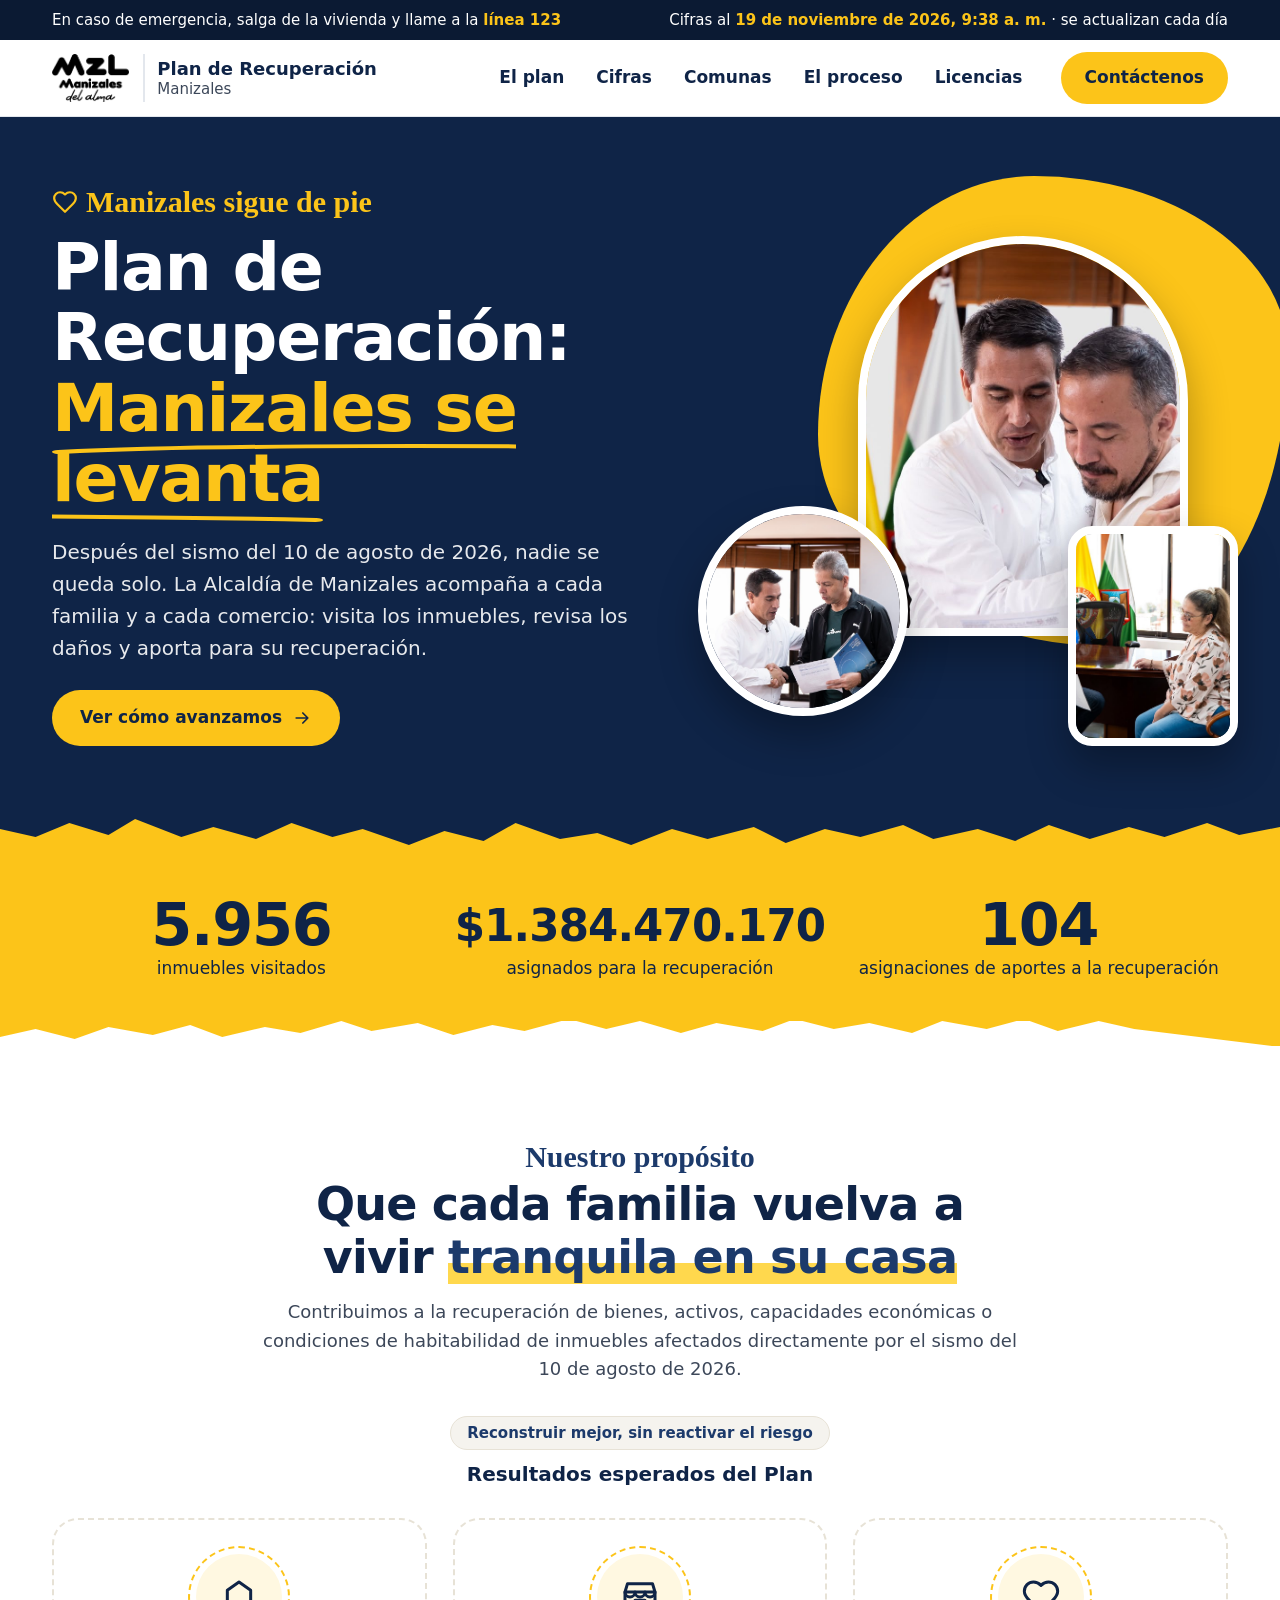
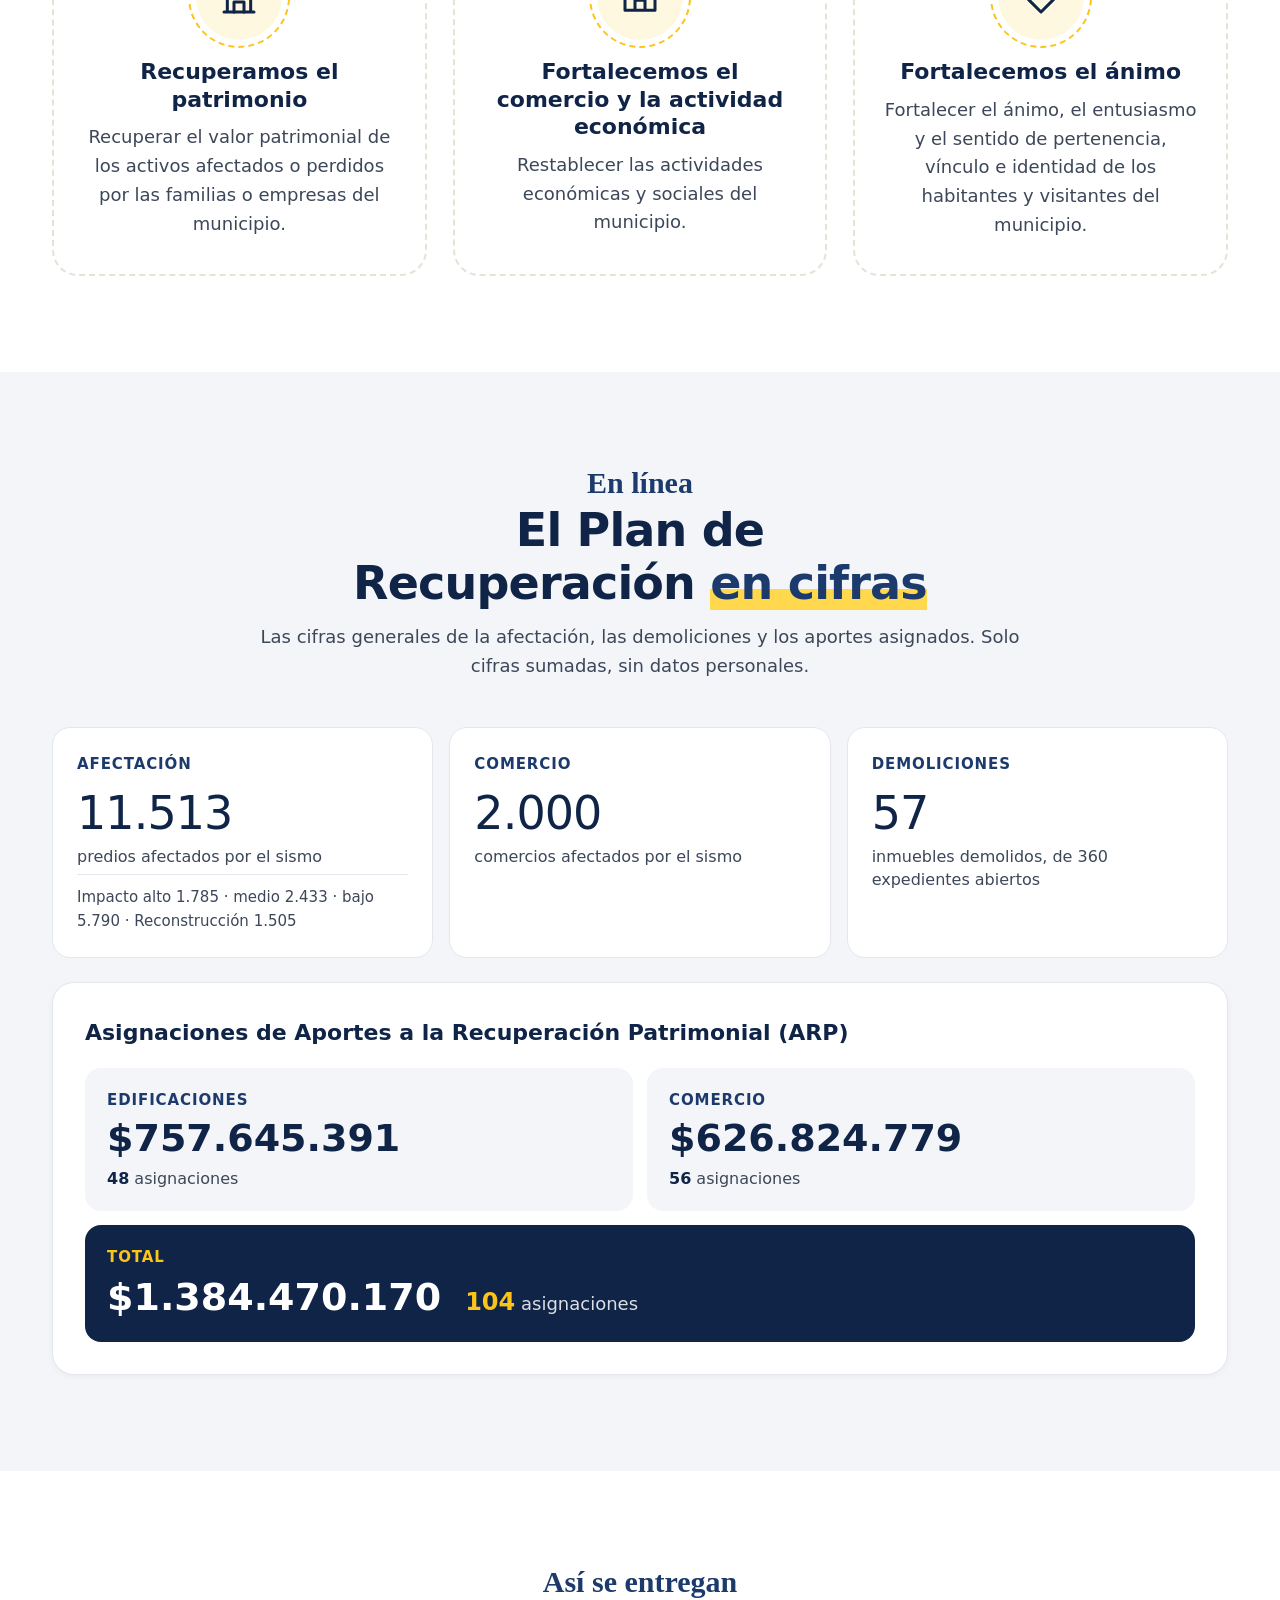
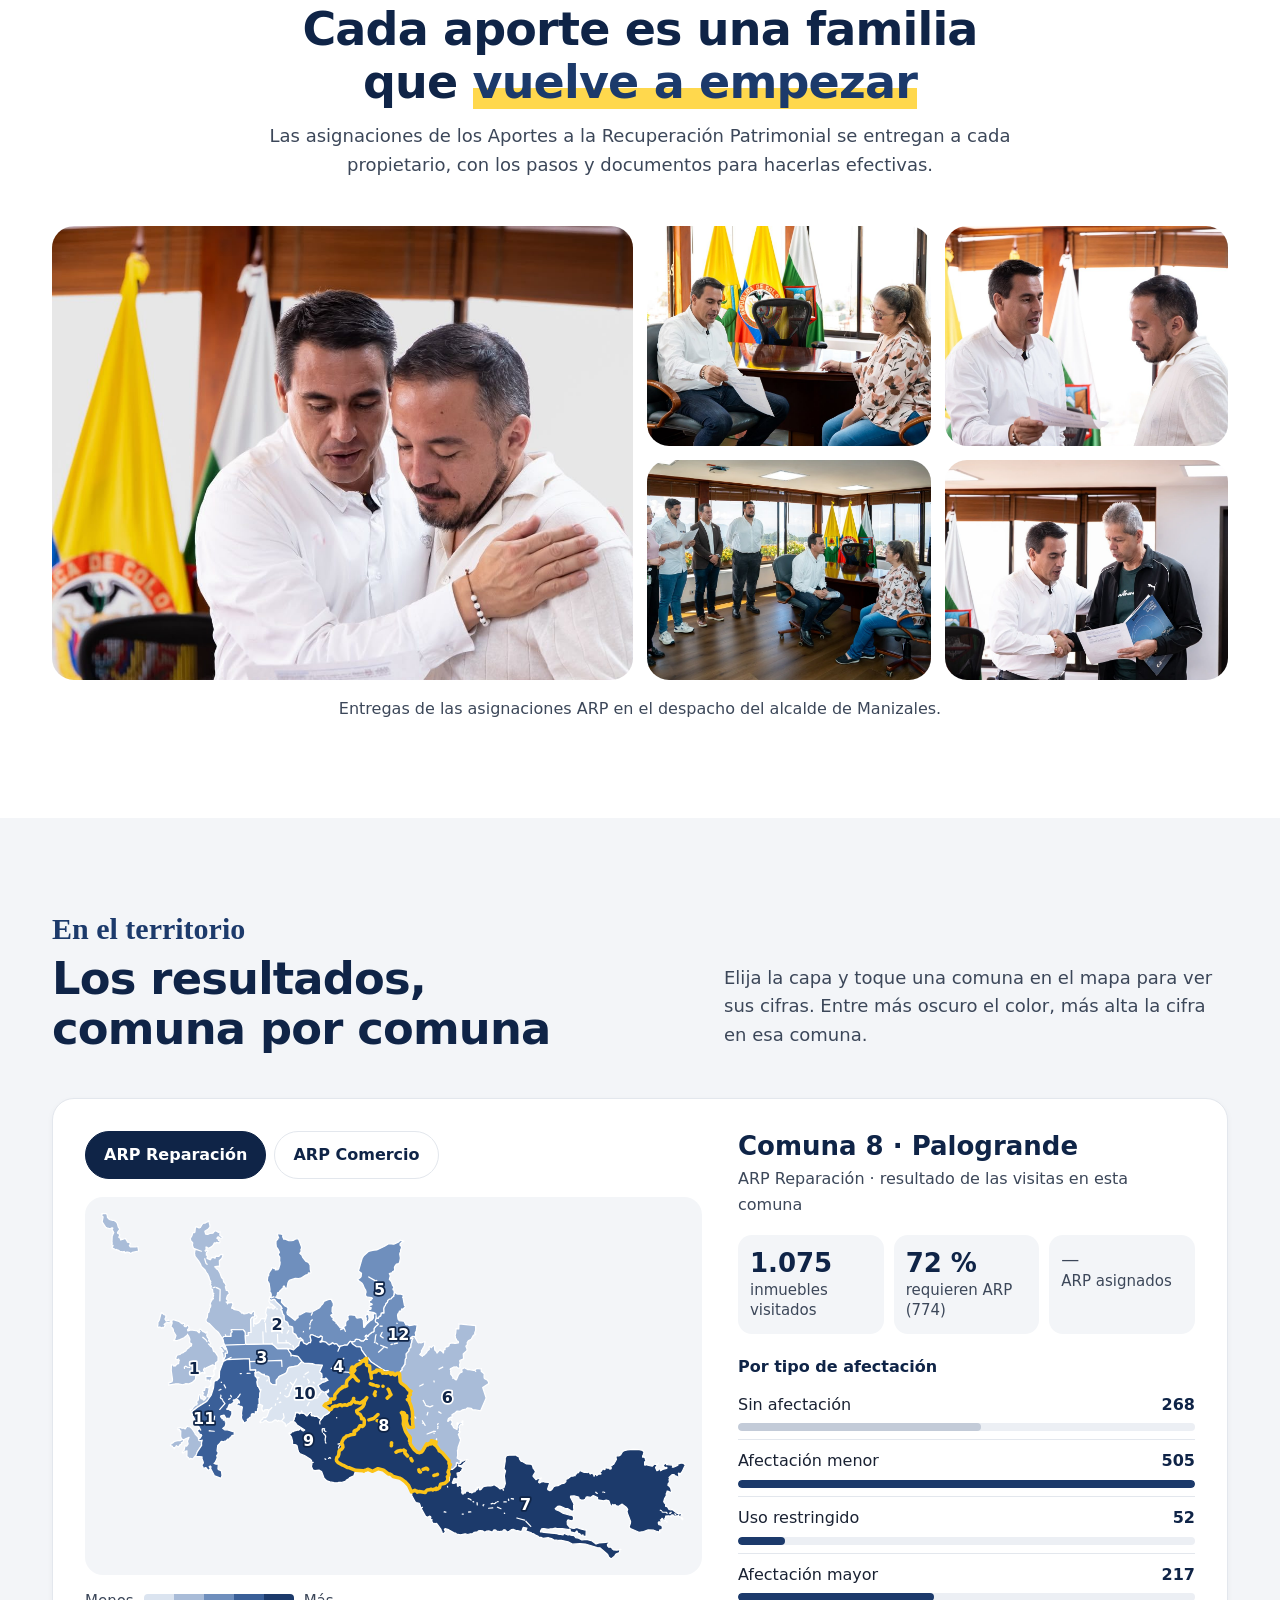
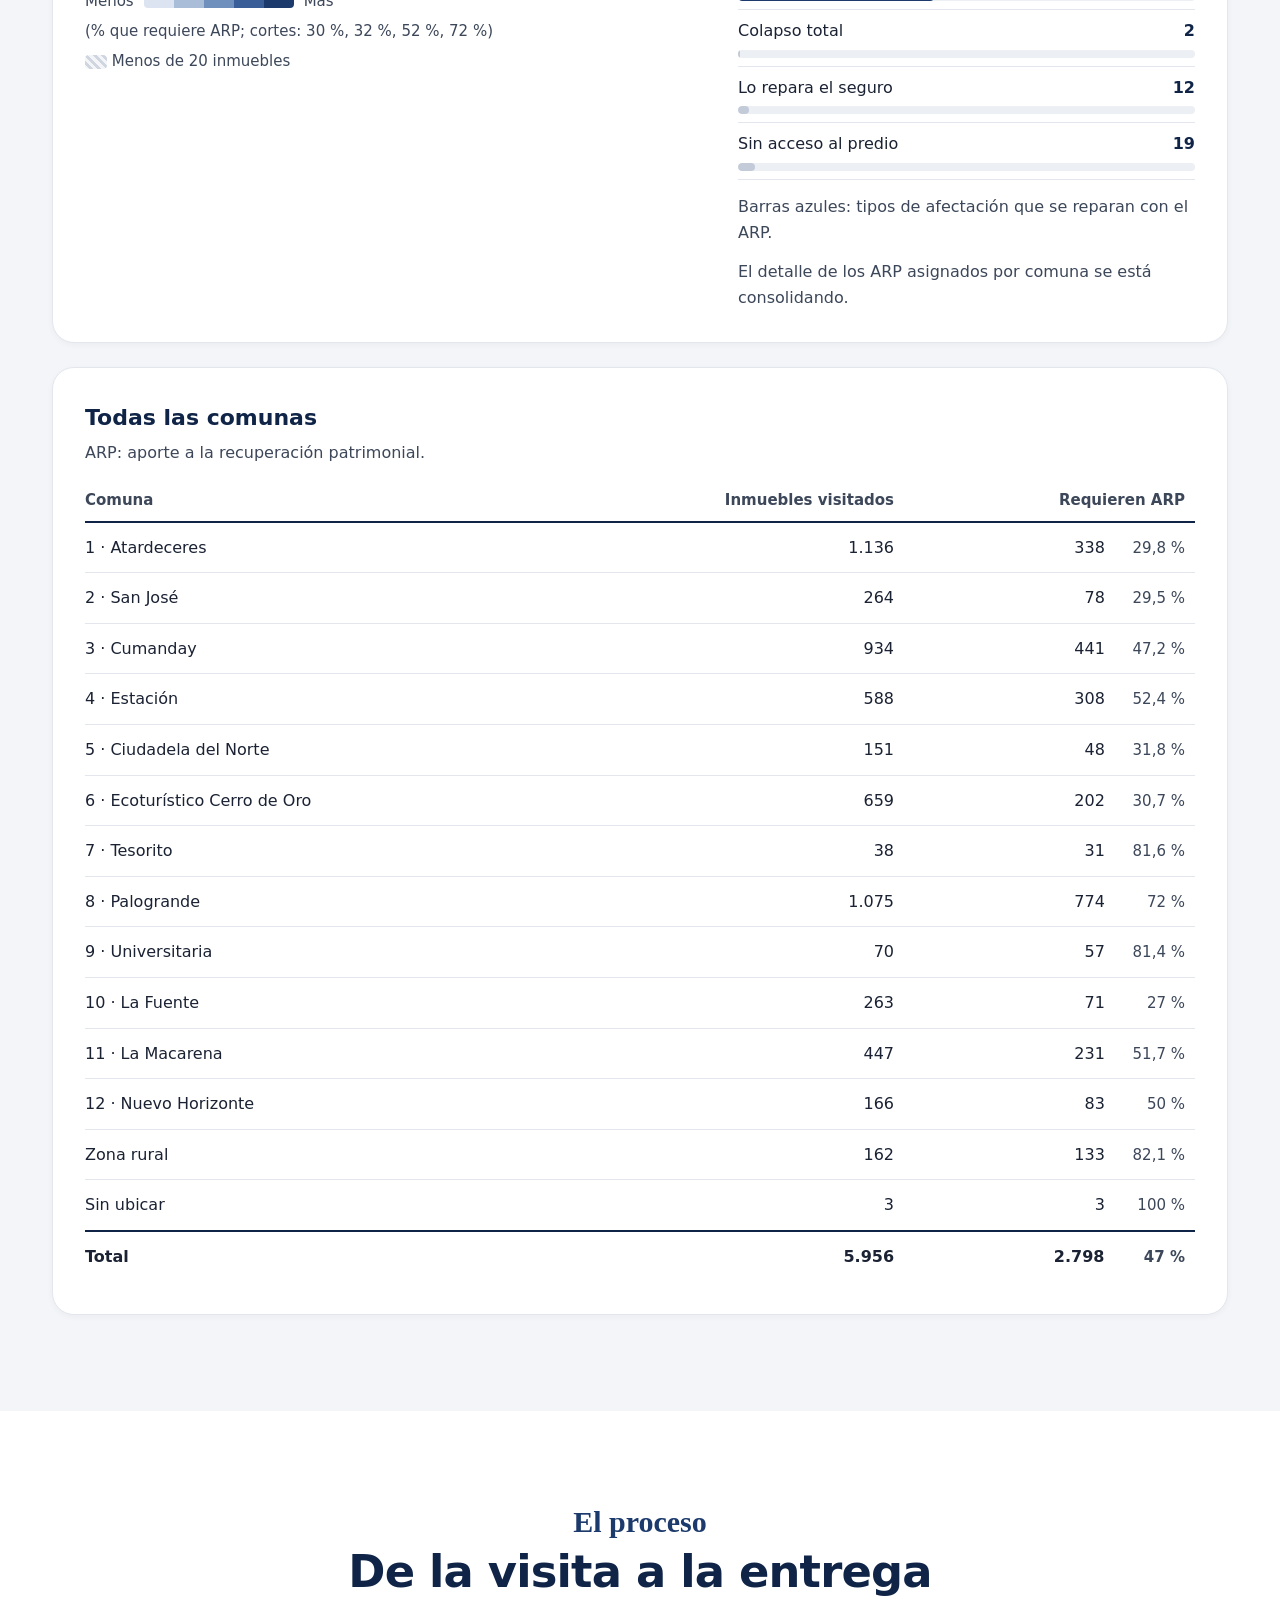
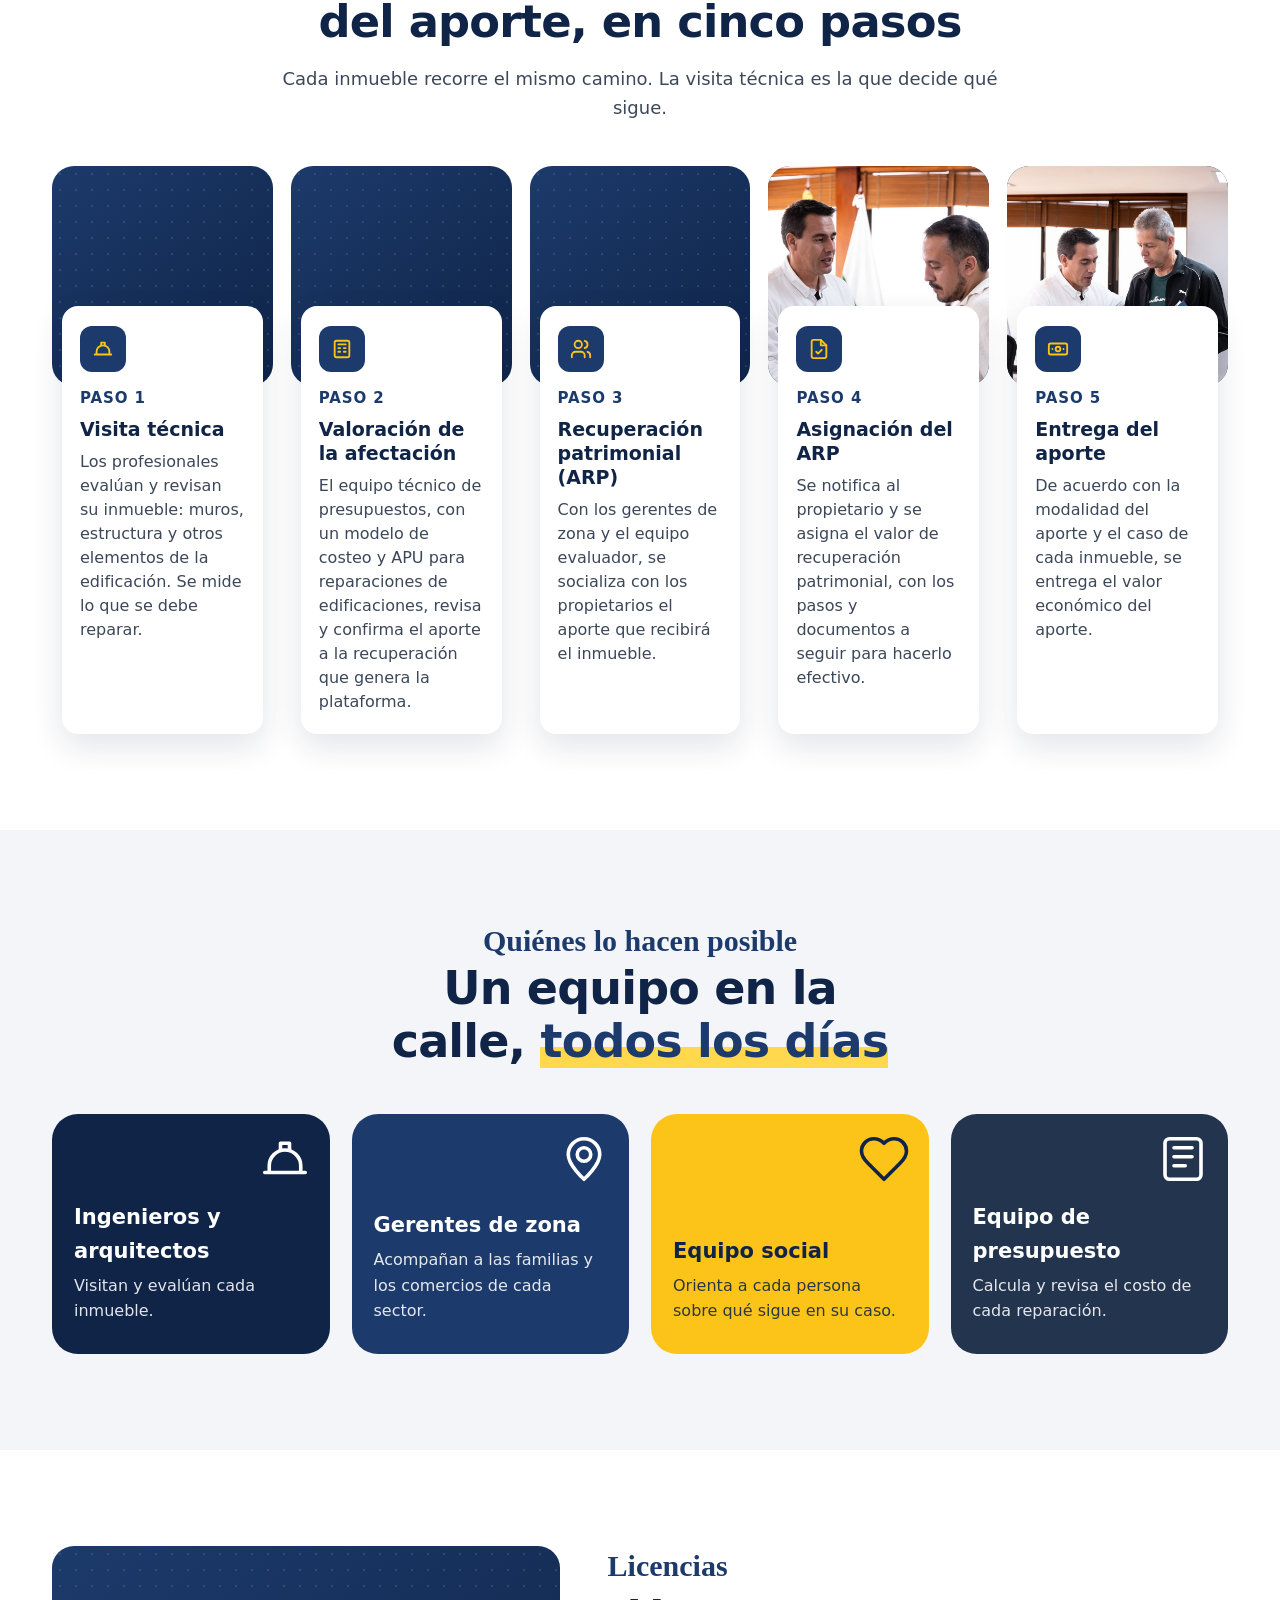
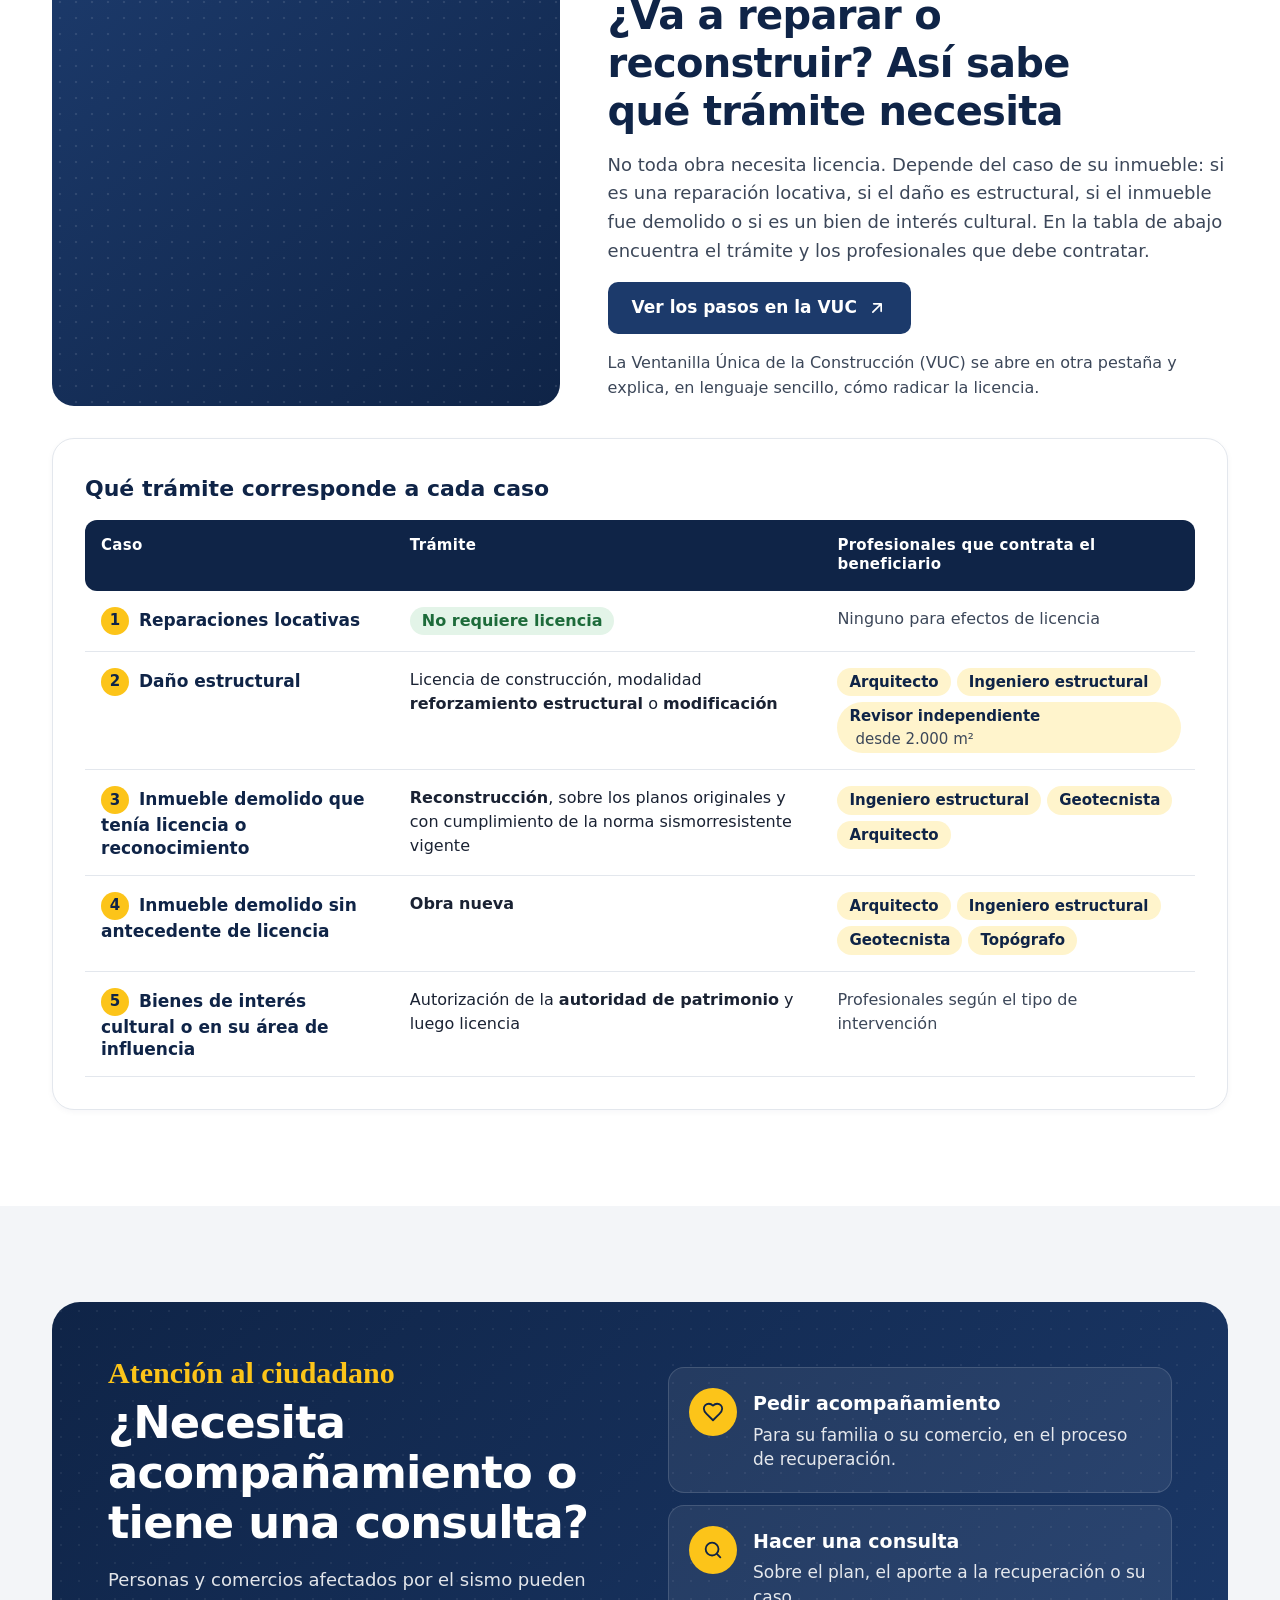
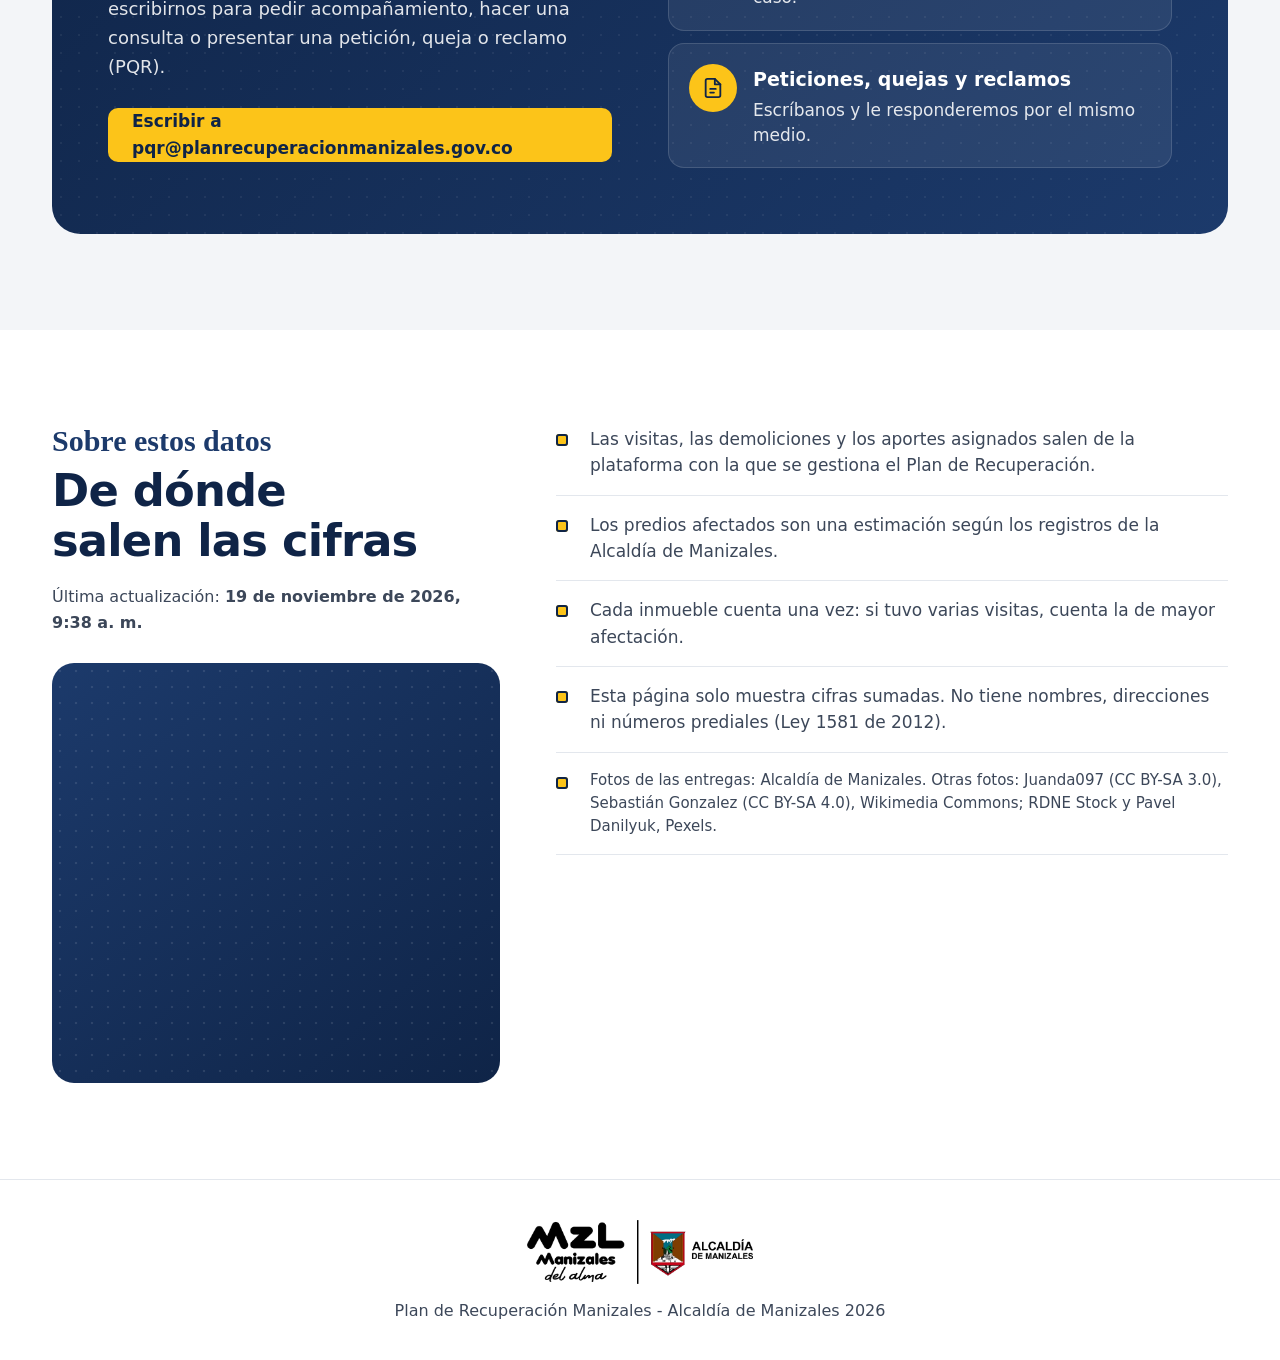
==== commit b14cad63: "Fotos reales de las entregas ARP en vez de fotos de banco - Portada: el collage con tres fotos de la" ====
--- a/index.html
+++ b/index.html
@@ -57,9 +57,9 @@
     <div class="f-collage" aria-hidden="true">
       <div class="f-mancha"></div>
       <svg class="f-corazon" viewBox="0 0 80 60"><path d="M10 40C-6 18 26 2 40 22 54 2 86 18 70 40 60 52 44 56 40 58"/></svg>
-      <img class="f-c1" src="img/fotos/inspector-ventana.jpg" alt="" width="1600" height="2400">
-      <img class="f-c2" src="img/fotos/ingeniera-obra.jpg" alt="" width="1600" height="1068">
-      <img class="f-c3" src="img/fotos/casa-centro.jpg" alt="" width="1280" height="863">
+      <img class="f-c1" src="img/fotos/entregas/entrega-abrazo.jpg" alt="" width="1280" height="854">
+      <img class="f-c2" src="img/fotos/entregas/entrega-saludo.jpg" alt="" width="1280" height="854">
+      <img class="f-c3" src="img/fotos/entregas/entrega-despacho.jpg" alt="" width="1280" height="854">
     </div>
   </div>
 </section>
@@ -143,8 +143,27 @@
     </div>
   </section>
 
+  <!-- ============ ENTREGAS (fotos reales de la Alcaldía, 19-nov) ============ -->
+  <section class="seccion" id="entregas" aria-labelledby="h-entregas">
+    <div class="envoltura">
+      <div class="f-cabeza">
+        <p class="f-mano azul">Así se entregan</p>
+        <h2 id="h-entregas">Cada aporte es una familia que <em>vuelve a empezar</em></h2>
+        <p>Las asignaciones de los Aportes a la Recuperación Patrimonial se entregan a cada propietario, con los pasos y documentos para hacerlas efectivas.</p>
+      </div>
+      <ul class="galeria">
+        <li class="g-grande"><img src="img/fotos/entregas/entrega-abrazo.jpg" alt="El alcalde abraza a un beneficiario durante la entrega de su aporte" width="1280" height="854" loading="lazy"></li>
+        <li><img src="img/fotos/entregas/entrega-despacho.jpg" alt="El alcalde conversa con una propietaria en su despacho" width="1280" height="854" loading="lazy"></li>
+        <li><img src="img/fotos/entregas/entrega-documento.jpg" alt="El alcalde explica el documento de asignación a un propietario" width="1280" height="854" loading="lazy"></li>
+        <li><img src="img/fotos/entregas/grupo-entrega-1.jpg" alt="El equipo del Plan acompaña la entrega a una propietaria" width="1280" height="854" loading="lazy"></li>
+        <li><img src="img/fotos/entregas/entrega-saludo.jpg" alt="El alcalde saluda a un beneficiario con el documento de su aporte" width="1280" height="854" loading="lazy"></li>
+      </ul>
+      <p class="nota galeria-nota">Entregas de las asignaciones ARP en el despacho del alcalde de Manizales.</p>
+    </div>
+  </section>
+
   <!-- ============ COMUNAS ============ -->
-  <section class="seccion" id="comunas" aria-labelledby="h-comunas">
+  <section class="seccion fondo" id="comunas" aria-labelledby="h-comunas">
     <div class="envoltura">
       <div class="cabeza dos">
         <div>
@@ -173,7 +192,7 @@
   </section>
 
   <!-- ============ EL PROCESO ============ -->
-  <section class="seccion fondo" id="proceso" aria-labelledby="h-proceso">
+  <section class="seccion" id="proceso" aria-labelledby="h-proceso">
     <div class="envoltura">
       <div class="cabeza centro">
         <p class="rotulo">El proceso</p>
@@ -202,7 +221,7 @@
           </div>
         </li>
         <li class="servicio">
-          <figure class="foto"><img src="img/fotos/inspector-ventana.jpg" alt="Un profesional con casco revisa una ventana de la vivienda" width="1600" height="2400" loading="lazy"></figure>
+          <figure class="foto"><img src="img/fotos/entregas/entrega-socializacion.jpg" alt="Una propietaria revisa el documento de su aporte" width="1280" height="854" loading="lazy"></figure>
           <div class="s-tarjeta">
             <span class="s-ic"><svg viewBox="0 0 24 24" aria-hidden="true"><path d="M16 21v-2a4 4 0 0 0-4-4H6a4 4 0 0 0-4 4v2"/><circle cx="9" cy="7" r="4"/><path d="M22 21v-2a4 4 0 0 0-3-3.9M16 3.1a4 4 0 0 1 0 7.8"/></svg></span>
             <span class="s-paso">Paso 3</span>
@@ -212,7 +231,7 @@
           </div>
         </li>
         <li class="servicio">
-          <figure class="foto"><img src="img/fotos/casa-centro.jpg" alt="Fachada de una casa del centro histórico de Manizales" width="1280" height="863" loading="lazy"></figure>
+          <figure class="foto"><img src="img/fotos/entregas/entrega-documento.jpg" alt="El alcalde explica a un propietario el documento de asignación de su aporte" width="1280" height="854" loading="lazy"></figure>
           <div class="s-tarjeta">
             <span class="s-ic"><svg viewBox="0 0 24 24" aria-hidden="true"><path d="M14 2H6a2 2 0 0 0-2 2v16a2 2 0 0 0 2 2h12a2 2 0 0 0 2-2V8z"/><path d="M14 2v6h6M9 15l2 2 4-4"/></svg></span>
             <span class="s-paso">Paso 4</span>
@@ -222,7 +241,7 @@
           </div>
         </li>
         <li class="servicio">
-          <figure class="foto"><img src="img/fotos/carrera-22.jpg" alt="Carrera 22, en el centro de Manizales, con la catedral al fondo" width="1280" height="960" loading="lazy"></figure>
+          <figure class="foto"><img src="img/fotos/entregas/entrega-saludo.jpg" alt="El alcalde saluda a un beneficiario al entregarle el documento de su aporte" width="1280" height="854" loading="lazy"></figure>
           <div class="s-tarjeta">
             <span class="s-ic"><svg viewBox="0 0 24 24" aria-hidden="true"><rect x="2" y="6" width="20" height="12" rx="2"/><circle cx="12" cy="12" r="2.5"/><path d="M6 12h.01M18 12h.01"/></svg></span>
             <span class="s-paso">Paso 5</span>
@@ -249,7 +268,7 @@
   </section>
 
   <!-- ============ EL EQUIPO (sin cantidades de personas) ============ -->
-  <section class="seccion" id="equipo" aria-labelledby="h-equipo">
+  <section class="seccion fondo" id="equipo" aria-labelledby="h-equipo">
     <div class="envoltura">
       <div class="f-cabeza">
         <p class="f-mano azul">Quiénes lo hacen posible</p>
@@ -265,7 +284,7 @@
   </section>
 
   <!-- ============ LICENCIAS ============ -->
-  <section class="seccion fondo licencias" id="licencias" aria-labelledby="h-licencias">
+  <section class="seccion licencias" id="licencias" aria-labelledby="h-licencias">
     <div class="envoltura">
       <div class="licencia">
         <figure class="foto licencia-foto"><img src="img/fotos/carrera-22.jpg" alt="Carrera 22, en el centro de Manizales, con la catedral al fondo" width="1280" height="960" loading="lazy"></figure>
@@ -297,7 +316,7 @@
   </section>
 
   <!-- ============ ATENCIÓN · PQR ============ -->
-  <section class="seccion" id="contacto" aria-labelledby="h-contacto">
+  <section class="seccion fondo" id="contacto" aria-labelledby="h-contacto">
     <div class="envoltura">
       <div class="ventanilla">
         <div class="v-texto">
@@ -316,7 +335,7 @@
   </section>
 
   <!-- ============ DE DÓNDE SALEN LAS CIFRAS ============ -->
-  <section class="seccion fondo" id="datos" aria-labelledby="h-datos">
+  <section class="seccion" id="datos" aria-labelledby="h-datos">
     <div class="envoltura datos">
       <div>
         <p class="rotulo">Sobre estos datos</p>
@@ -329,7 +348,7 @@
         <li>Los predios afectados son una estimación según los registros de la Alcaldía de Manizales.</li>
         <li>Cada inmueble cuenta una vez: si tuvo varias visitas, cuenta la de mayor afectación.</li>
         <li>Esta página solo muestra cifras sumadas. No tiene nombres, direcciones ni números prediales (Ley 1581 de 2012).</li>
-        <li class="creditos">Fotos: Juanda097 (CC BY-SA 3.0), Sebastián Gonzalez (CC BY-SA 4.0), Wikimedia Commons; RDNE Stock y Pavel Danilyuk, Pexels.</li>
+        <li class="creditos">Fotos de las entregas: Alcaldía de Manizales. Otras fotos: Juanda097 (CC BY-SA 3.0), Sebastián Gonzalez (CC BY-SA 4.0), Wikimedia Commons; RDNE Stock y Pavel Danilyuk, Pexels.</li>
       </ul>
     </div>
   </section>
--- a/css/estilos.css
+++ b/css/estilos.css
@@ -809,3 +809,21 @@
 @media (max-width: 560px) {
   .servicios.cinco { grid-template-columns: minmax(0, 1fr); }
 }
+
+/* ================= 19-nov (noche): fotos reales de las entregas ARP ================= */
+.f-collage img { filter: none; }
+.f-c1 { object-position: 52% 30%; }
+.f-c2 { object-position: 55% 40%; }
+.f-c3 { object-position: 82% 35%; }
+.galeria { display: grid; grid-template-columns: repeat(4, minmax(0, 1fr)); grid-auto-rows: 220px; gap: 14px; }
+.galeria li { border-radius: 22px; overflow: hidden; background: var(--fondo); }
+.galeria img { width: 100%; height: 100%; object-fit: cover; transition: transform .5s ease; }
+.galeria li:hover img { transform: scale(1.04); }
+.galeria .g-grande { grid-column: span 2; grid-row: span 2; }
+.galeria-nota { text-align: center; margin-top: 16px; }
+.servicio .foto img { object-position: 50% 30%; }
+@media (max-width: 760px) {
+  .galeria { grid-template-columns: repeat(2, minmax(0, 1fr)); grid-auto-rows: 150px; gap: 10px; }
+  .galeria li { border-radius: 16px; }
+}
+@media (prefers-reduced-motion: reduce) { .galeria img { transition: none; } }
